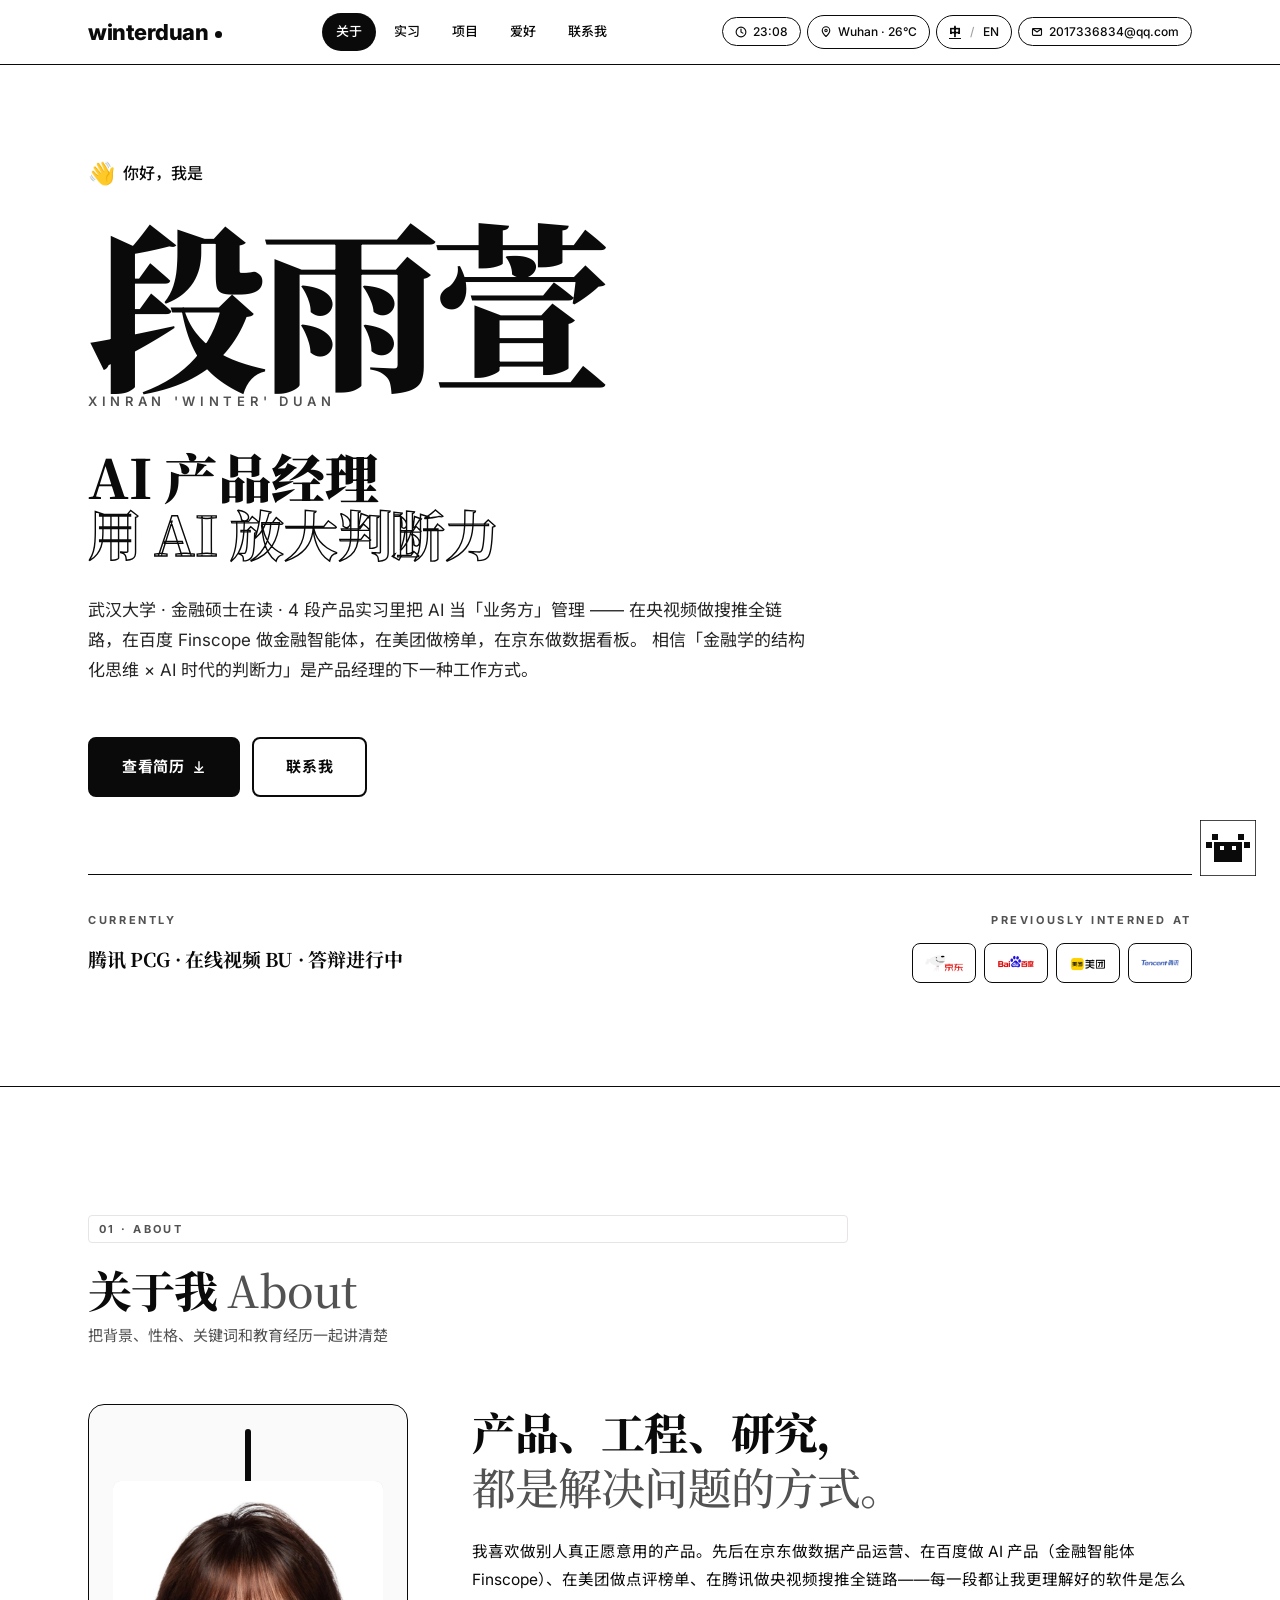
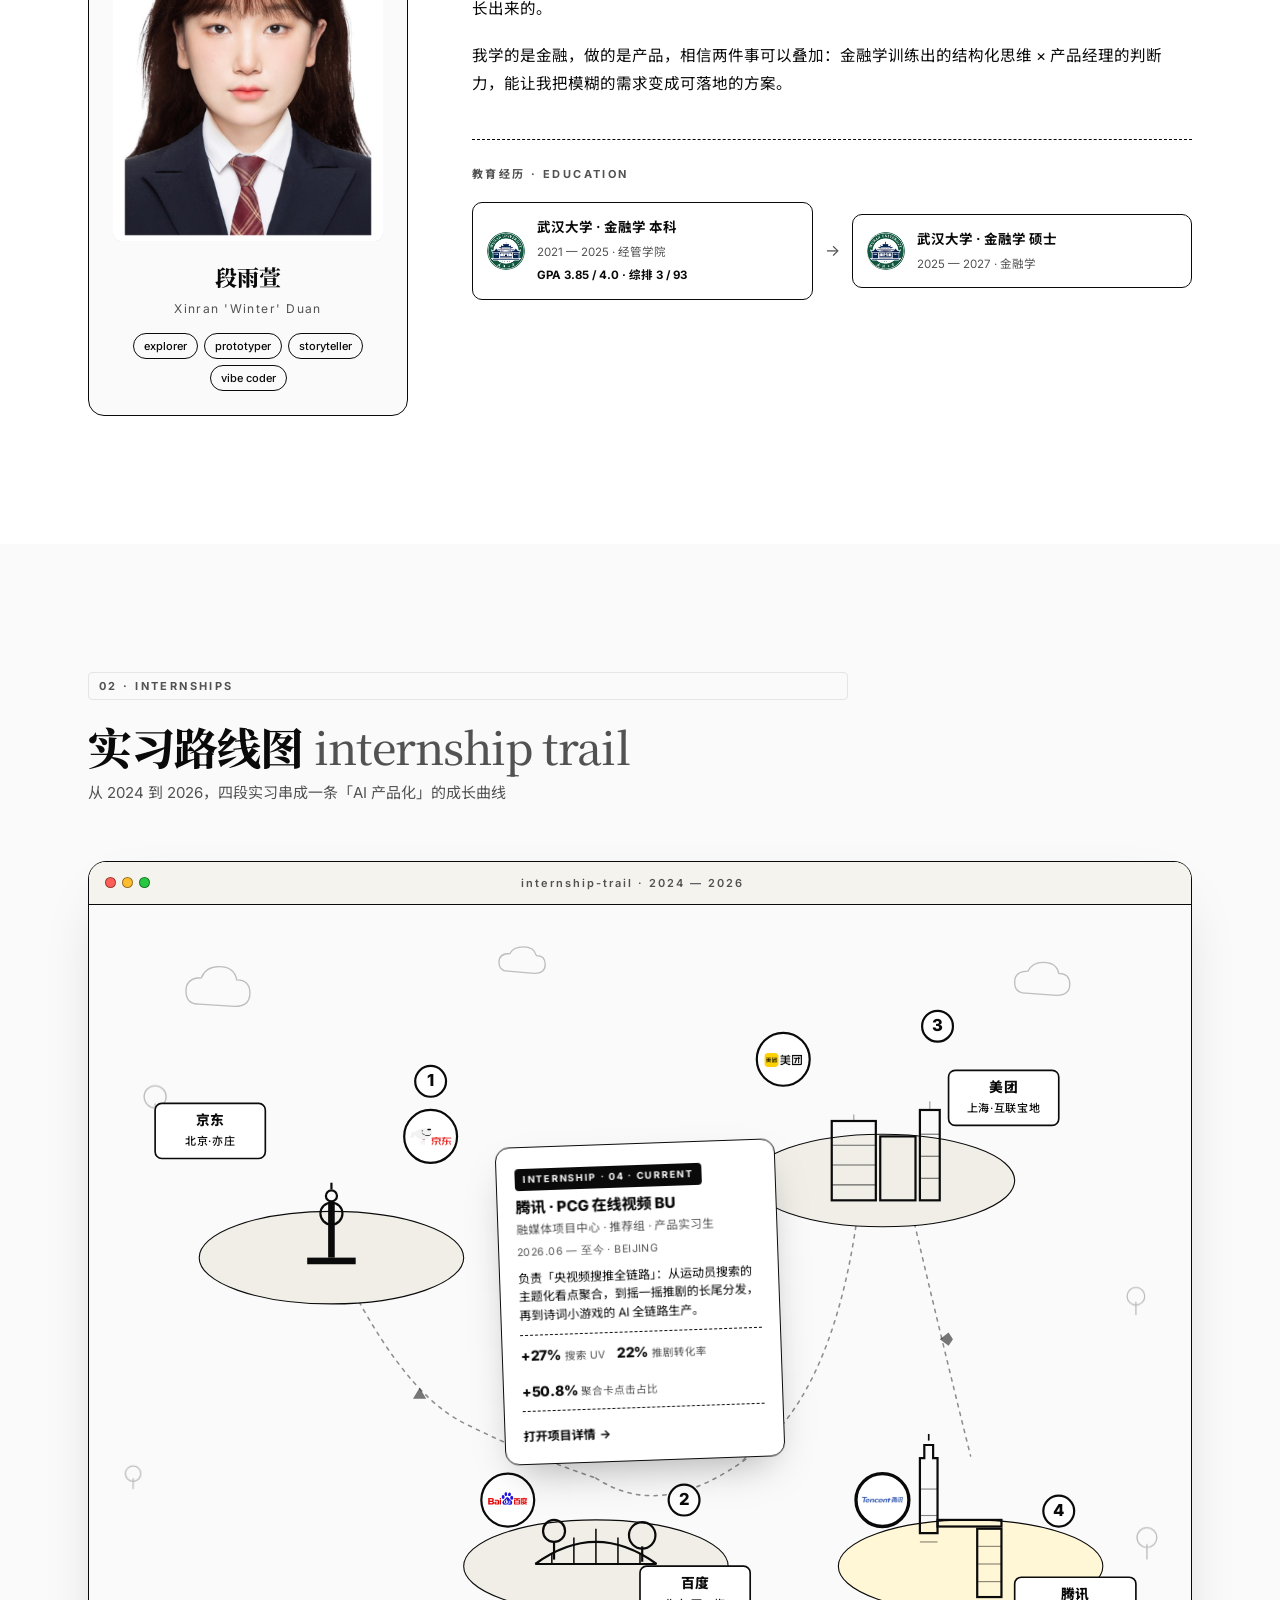
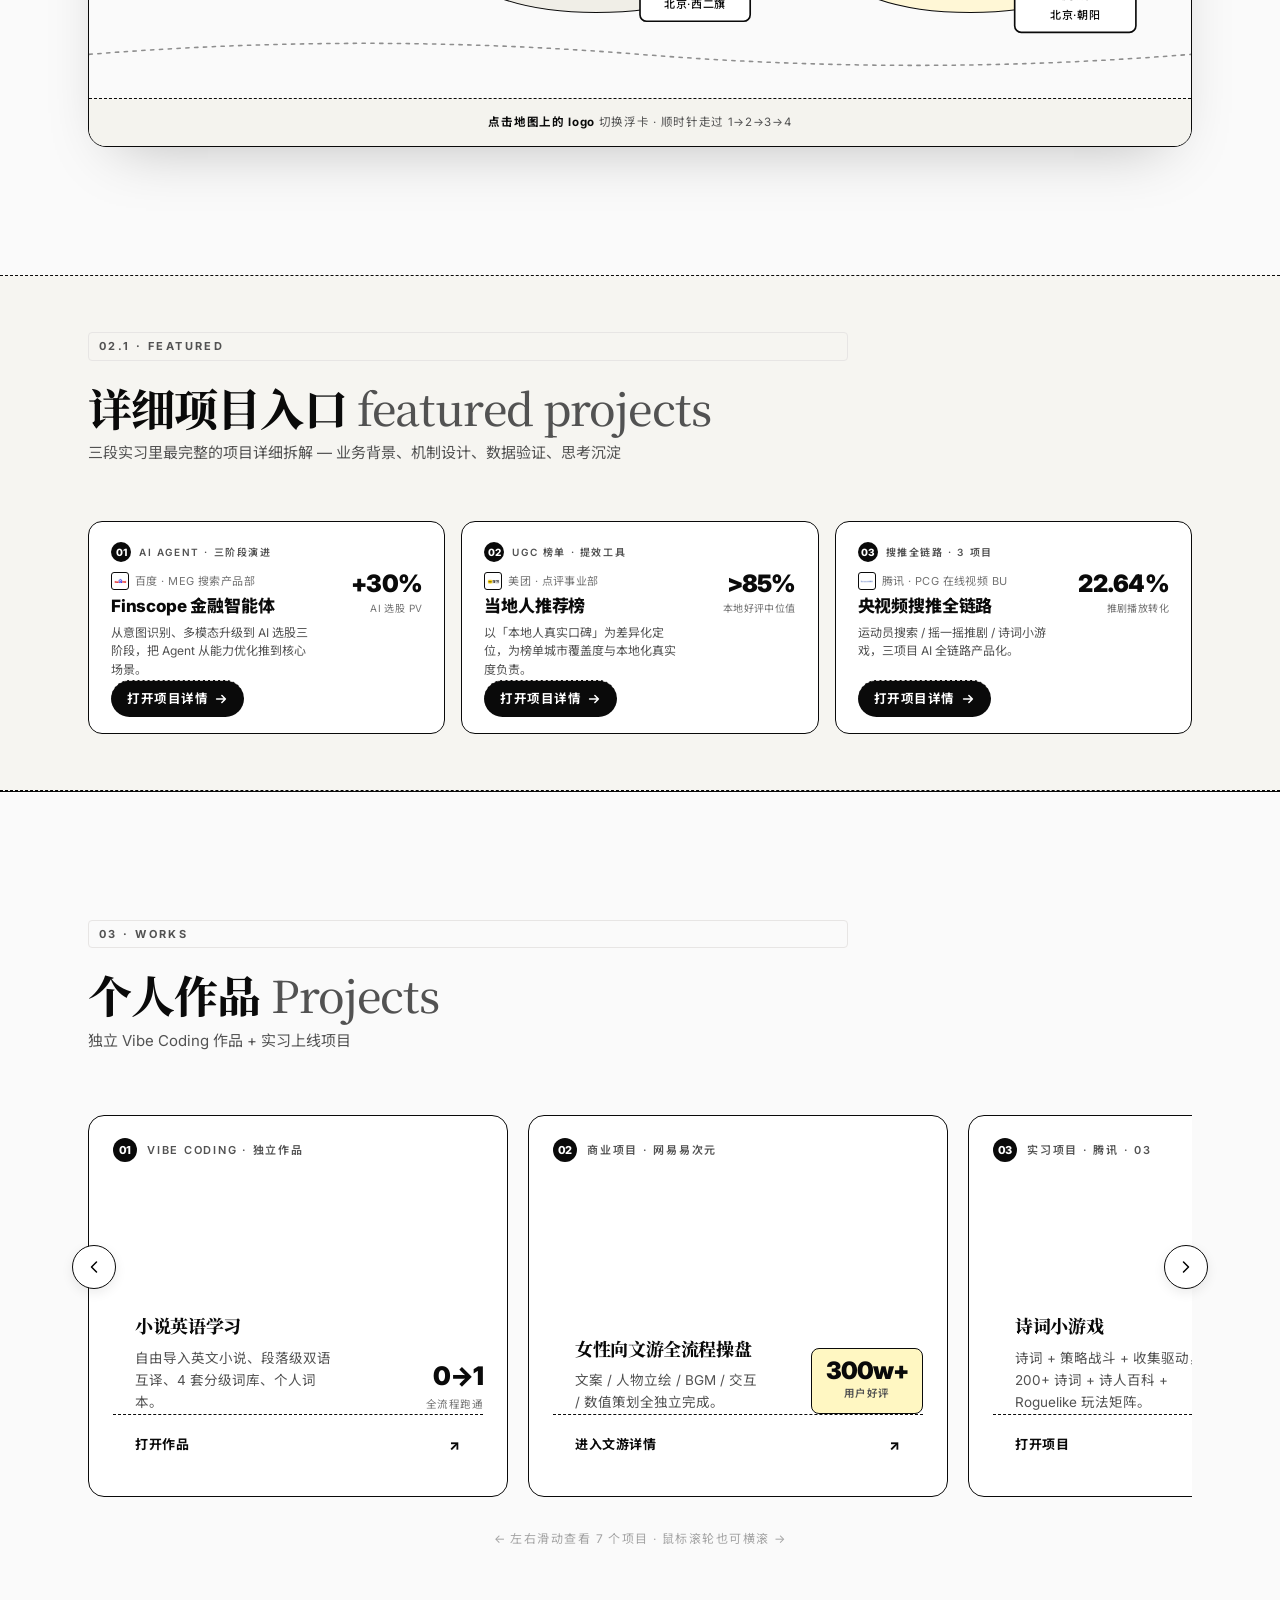
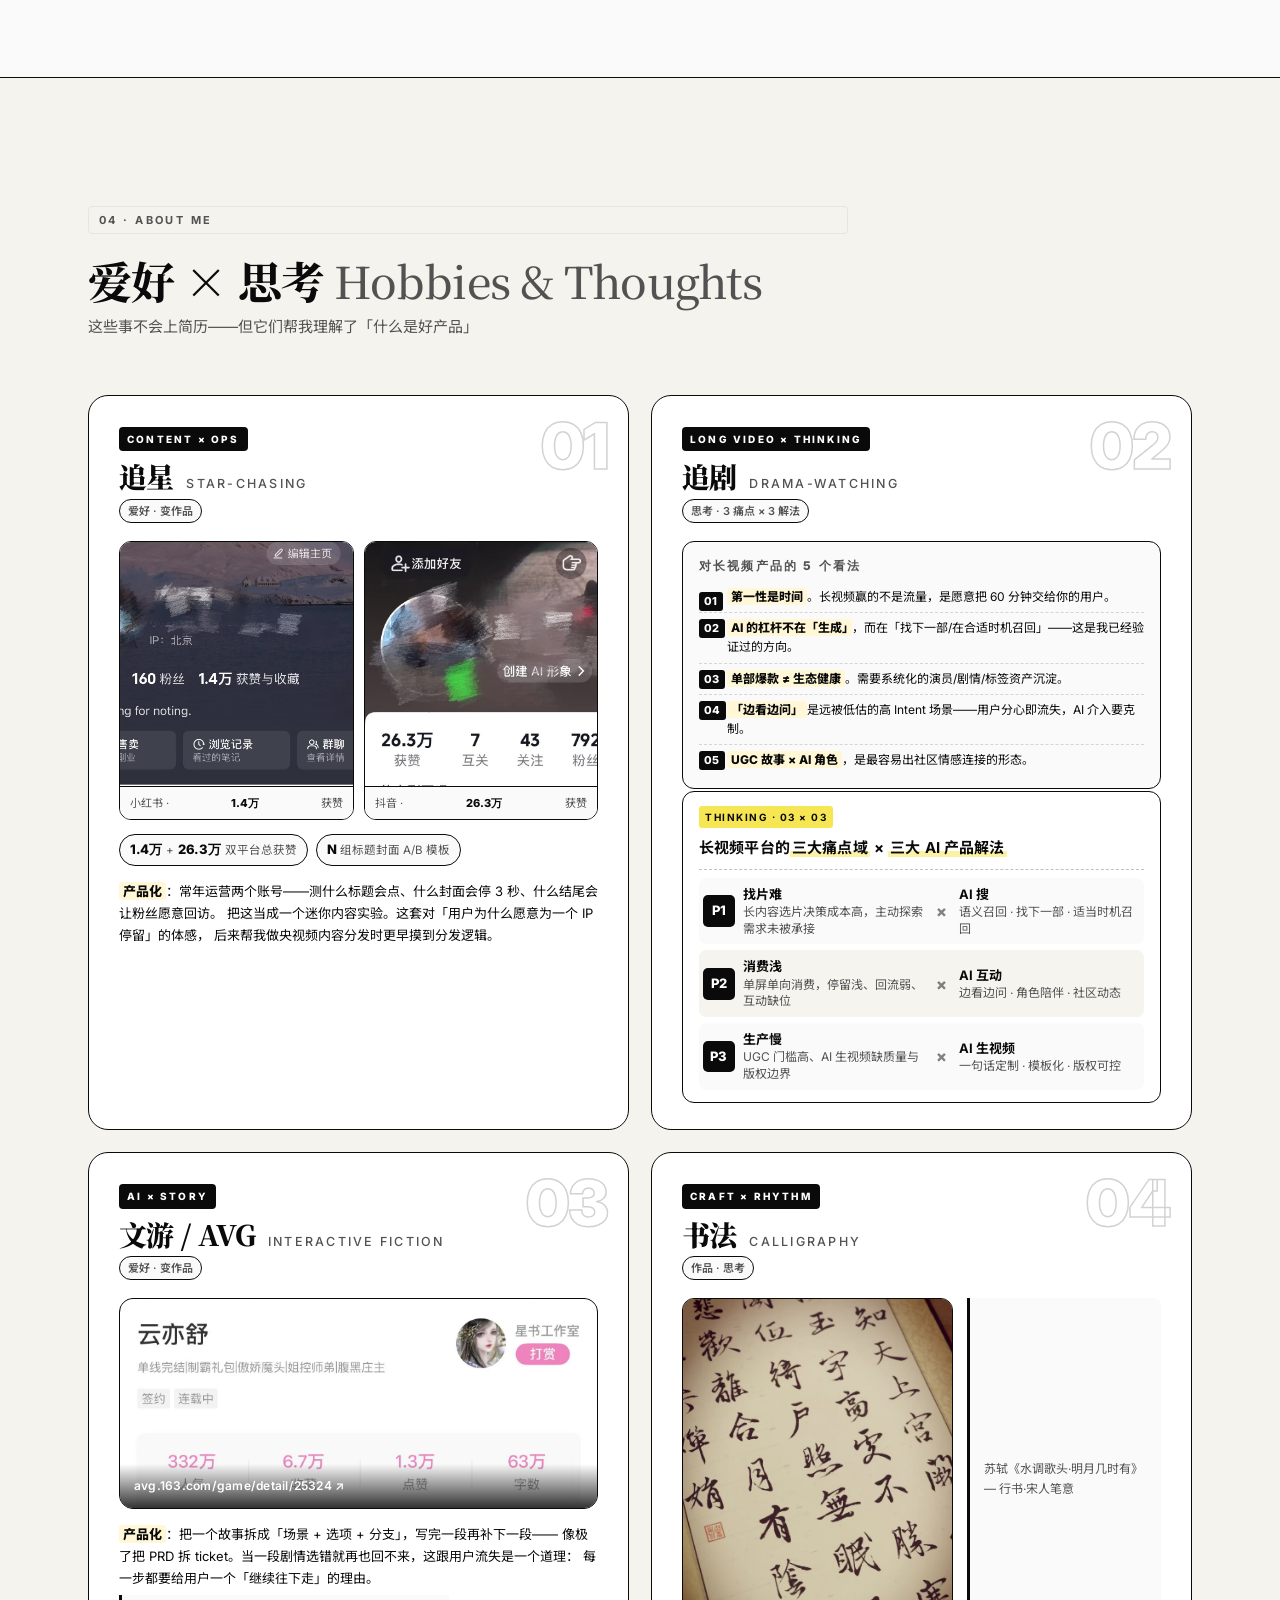
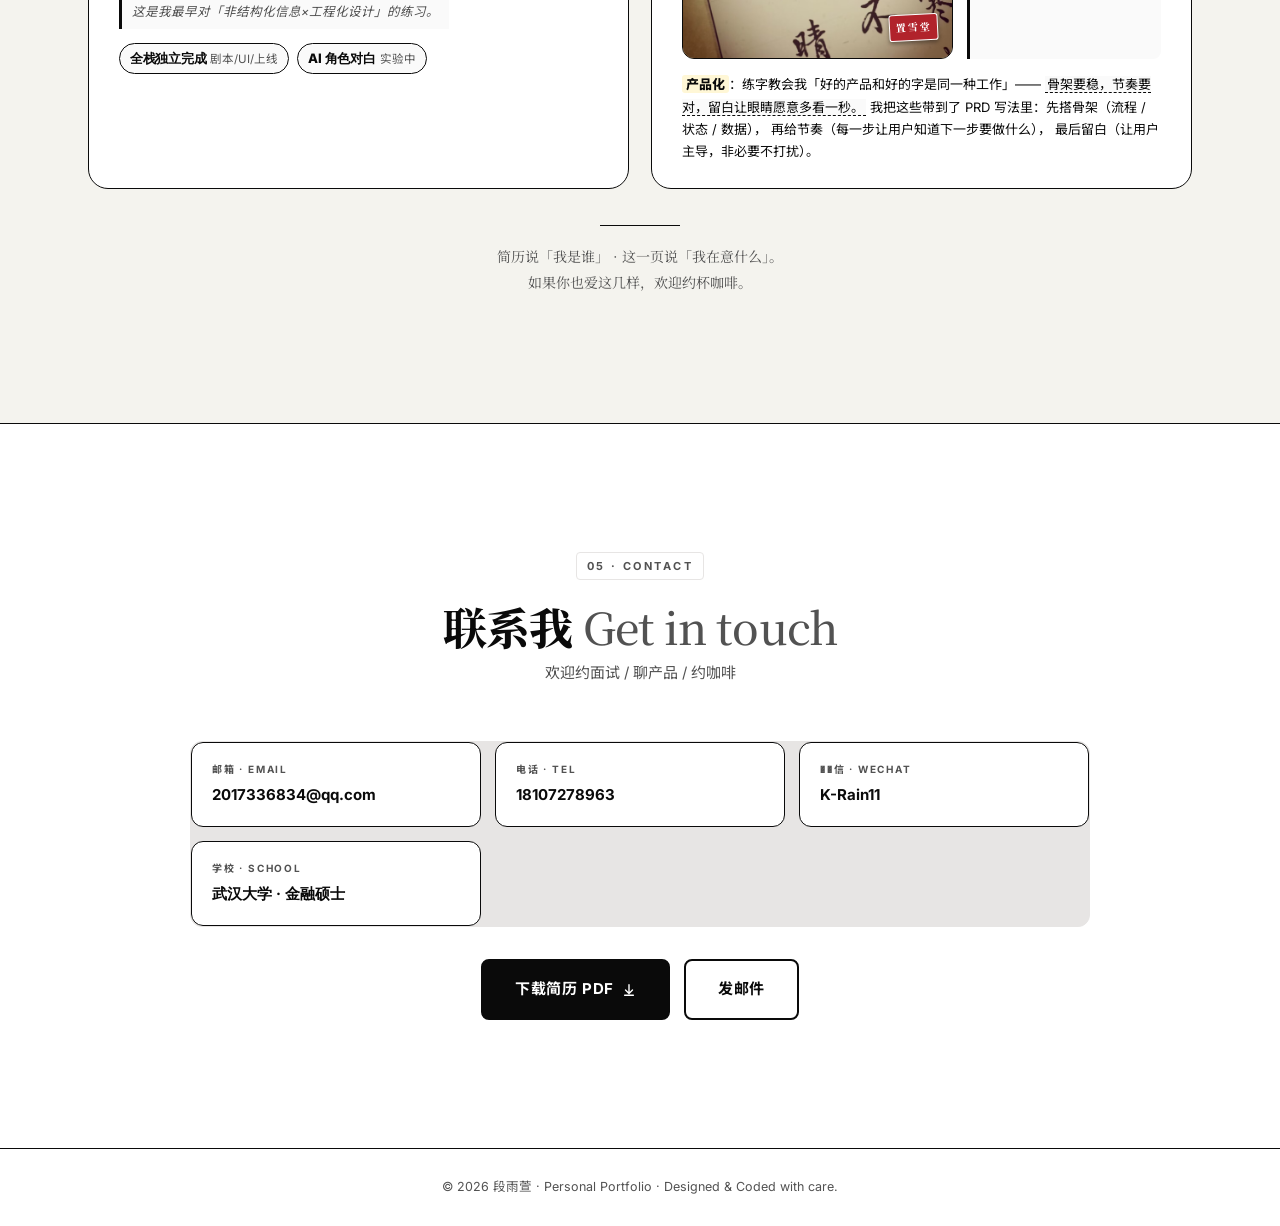
==== index.html @ 36bc2f88 "feat: 修复 image#1 完整展示 + 摇一摇/诗词紧凑 + AI 缩小 + 删 about 句 + works-rail 加美团大众点评卡（07）配 3 张截图" ====
<!DOCTYPE html>
<html lang="zh-CN">
<head>
  <meta charset="UTF-8" />
  <meta name="viewport" content="width=device-width, initial-scale=1.0" />
  <title>段雨萱 · AI 产品经理 · 个人作品集</title>
  <meta name="description" content="段雨萱 · AI 产品经理 · 武汉大学金融硕士在读（2025-2027）。前腾讯 PCG 视频 / 百度 MEG 搜索 / 美团点评 产品实习。" />
  <link rel="preconnect" href="https://fonts.googleapis.com">
  <link rel="preconnect" href="https://fonts.gstatic.com" crossorigin>
  <link href="https://fonts.googleapis.com/css2?family=Inter:wght@400;500;600;700;800;900&family=Noto+Serif+SC:wght@500;700;800;900&family=Noto+Sans+SC:wght@400;500;700&display=swap" rel="stylesheet">
  <link rel="stylesheet" href="styles.css" />
</head>
<body class="page-rich">

  <!-- ============== HEADER ============== -->
  <header class="site-header site-header--rich">
    <div class="container header-inner">
      <a class="brand brand--rich" href="#hero">winterduan</a>

      <nav class="nav nav--rich" aria-label="主导航">
        <a href="#about" class="nav-pill">关于</a>
        <a href="#internships" class="nav-pill">实习</a>
        <a href="#works" class="nav-pill">项目</a>
        <a href="#aboutme" class="nav-pill">爱好</a>
        <a href="#contact" class="nav-pill">联系我</a>
      </nav>

      <div class="brand-tools">
        <button class="tool-chip tool-chip--time" id="timeChip" type="button" title="本地时间">
          <svg class="icon" viewBox="0 0 16 16" fill="none" stroke="currentColor" stroke-width="1.5" stroke-linecap="round" stroke-linejoin="round"><circle cx="8" cy="8" r="6.5"/><path d="M8 4v4l2.5 1.5"/></svg>
          <span id="liveTime">--:--</span>
        </button>
        <span class="tool-chip tool-chip--city">
          <svg class="icon" viewBox="0 0 16 16" fill="none" stroke="currentColor" stroke-width="1.5" stroke-linecap="round" stroke-linejoin="round"><path d="M8 14s5-4.5 5-8a5 5 0 1 0-10 0c0 3.5 5 8 5 8z"/><circle cx="8" cy="6" r="1.6"/></svg>
          Wuhan · 26°C
        </span>
        <span class="tool-chip tool-chip--lang lang-toggle">
          <span class="lang-opt active" data-lang="zh">中</span>
          <span class="sep">/</span>
          <span class="lang-opt" data-lang="en">EN</span>
        </span>
        <button class="tool-chip tool-chip--mail" id="mailChip" type="button" title="点击复制邮箱">
          <svg class="icon" viewBox="0 0 16 16" fill="none" stroke="currentColor" stroke-width="1.5" stroke-linecap="round" stroke-linejoin="round"><rect x="2" y="3.5" width="12" height="9" rx="1.2"/><path d="M2.5 4l5.5 4 5.5-4"/></svg>
          2017336834@qq.com
        </button>
      </div>
    </div>
  </header>

  <main>

    <!-- ============== HERO ============== -->
    <section id="hero" class="hero-rich">
      <div class="container">

        <div class="hero-greeting">
          <span class="wave">👋</span>
          <span>你好，我是</span>
        </div>

        <h1 class="hero-name">段雨萱</h1>
        <div class="hero-name-en">Xinran 'Winter' Duan</div>

        <div class="hero-headline">
          <span class="hero-headline__solid">AI 产品经理</span>
          <span class="hero-headline__outline">用 AI 放大判断力</span>
        </div>

        <p class="hero-summary">
          武汉大学 · 金融硕士在读 · 4 段产品实习里把 AI 当「业务方」管理 ——
          在央视频做搜推全链路，在百度 Finscope 做金融智能体，在美团做榜单，在京东做数据看板。
          相信「金融学的结构化思维 × AI 时代的判断力」是产品经理的下一种工作方式。
        </p>

        <div class="hero-actions">
          <a class="btn btn--primary btn--lg" href="./assets/resume.pdf" download>
            <span>查看简历</span>
            <svg viewBox="0 0 16 16" width="14" height="14" fill="none" stroke="currentColor" stroke-width="1.6" stroke-linecap="round" stroke-linejoin="round"><path d="M8 2v9M4 8l4 4 4-4M3 14h10"/></svg>
          </a>
          <a class="btn btn--ghost btn--lg" href="#contact">联系我</a>
        </div>

        <!-- 底部状态条：Bingo 风格 CURRENTLY + PREVIOUSLY -->
        <div class="hero-statusbar">
          <div class="hero-status">
            <strong>CURRENTLY</strong>
            <span>腾讯 PCG · 在线视频 BU · 答辩进行中</span>
          </div>
          <div class="hero-status hero-status--end">
            <strong>PREVIOUSLY INTERNED AT</strong>
            <div class="hero-status__logos">
              <a href="#internships" data-id="jd" aria-label="京东"><img src="./assets/logo-jd.png" alt="京东" /></a>
              <a href="#internships" data-id="baidu" aria-label="百度"><img src="./assets/logo-baidu.png" alt="百度" /></a>
              <a href="#internships" data-id="meituan" aria-label="美团"><img src="./assets/logo-meituan.png" alt="美团" /></a>
              <a href="#internships" data-id="tencent" aria-label="腾讯"><img src="./assets/logo-tencent.png" alt="腾讯" /></a>
            </div>
          </div>
        </div>

      </div>
    </section>

    <!-- ============== ABOUT ============== -->
    <section id="about" class="section-block">
      <div class="container">
        <div class="section-head">
          <span class="section-num">01 · ABOUT</span>
          <h2 class="section-title">关于我 <em>About</em></h2>
          <p class="section-sub">把背景、性格、关键词和教育经历一起讲清楚</p>
        </div>

        <div class="about-grid">

          <aside class="idcard">
            <div class="idcard__lanyard" aria-hidden="true"></div>
            <div class="idcard__avatar">
              <img class="idcard__avatar-img" src="./assets/me-portrait.png" alt="段雨萱 证件照" loading="lazy" />
            </div>
            <h3 class="idcard__name">段雨萱</h3>
            <div class="idcard__name-en">Xinran 'Winter' Duan</div>
            <div class="idcard__tags">
              <span class="idcard__tag">explorer</span>
              <span class="idcard__tag">prototyper</span>
              <span class="idcard__tag">storyteller</span>
              <span class="idcard__tag">vibe coder</span>
            </div>
          </aside>

          <div class="about-body">
            <h3>产品、工程、研究，<br/><em>都是解决问题的方式。</em></h3>

            <p>我喜欢做别人真正愿意用的产品。先后在京东做数据产品运营、在百度做 AI 产品（金融智能体 Finscope）、在美团做点评榜单、在腾讯做央视频搜推全链路——每一段都让我更理解好的软件是怎么长出来的。</p>

            <p>我学的是金融，做的是产品，相信两件事可以叠加：金融学训练出的结构化思维 × 产品经理的判断力，能让我把模糊的需求变成可落地的方案。</p>

            <div class="edu-line">
              <h4>教育经历 · EDUCATION</h4>
              <div class="edu-timeline">
                <div class="edu-step">
                  <img class="edu-step__logo" src="./assets/whu-logo.png" alt="武汉大学" />
                  <div class="edu-step__body">
                    <span class="edu-step__name">武汉大学 · 金融学 本科</span>
                    <span class="edu-step__meta">2021 — 2025 · 经管学院</span>
                    <span class="edu-step__meta edu-step__meta--accent">GPA 3.85 / 4.0 · 综排 3 / 93</span>
                  </div>
                </div>
                <span class="edu-arrow">→</span>
                <div class="edu-step">
                  <img class="edu-step__logo" src="./assets/whu-logo.png" alt="武汉大学" />
                  <div class="edu-step__body">
                    <span class="edu-step__name">武汉大学 · 金融学 硕士</span>
                    <span class="edu-step__meta">2025 — 2027 · 金融学</span>
                  </div>
                </div>
              </div>
            </div>
          </div>

        </div>
      </div>
    </section>
<!-- ============== INTERNSHIPS · TRAIL ============== -->
    <section id="internships" class="internship-section" style="border-top: none;">
      <div class="container">
        <div class="section-head">
          <span class="section-num">02 · INTERNSHIPS</span>
          <h2 class="section-title">实习路线图 <em>internship trail</em></h2>
          <p class="section-sub">从 2024 到 2026，四段实习串成一条「AI 产品化」的成长曲线</p>
        </div>

        <div class="internship-window">

          <div class="window-bar">
            <div class="window-dots">
              <span class="dot dot--r"></span>
              <span class="dot dot--y"></span>
              <span class="dot dot--g"></span>
            </div>
            <div class="window-title">internship-trail · 2024 — 2026</div>
            <div class="window-empty"></div>
          </div>

          <div class="internship-canvas">

            <svg viewBox="0 0 1000 720" class="trail-svg" xmlns="http://www.w3.org/2000/svg" aria-label="实习蛇形路径">

              <!-- 远景云朵装饰 -->
              <g class="trail-deco-cloud">
                <path d="M 100,90 q -12,0 -12,-12 q 0,-12 14,-12 q 4,-10 16,-10 q 14,0 16,12 q 12,0 12,12 q 0,12 -14,12 z"/>
                <path d="M 850,80 q -10,0 -10,-10 q 0,-10 12,-10 q 4,-8 14,-8 q 12,0 14,10 q 10,0 10,10 q 0,10 -12,10 z"/>
                <path d="M 380,60 q -8,0 -8,-8 q 0,-8 10,-8 q 3,-6 12,-6 q 10,0 12,8 q 8,0 8,8 q 0,8 -10,8 z"/>
              </g>

              <!-- 远景小树 -->
              <g class="trail-deco-tree">
                <g transform="translate(60,180)"><line x1="0" y1="0" x2="0" y2="14" stroke="#0a0a0a"/><circle cx="0" cy="-6" r="10" fill="none"/></g>
                <g transform="translate(950,360)"><line x1="0" y1="0" x2="0" y2="12" stroke="#0a0a0a"/><circle cx="0" cy="-5" r="8" fill="none"/></g>
                <g transform="translate(40,520)"><line x1="0" y1="0" x2="0" y2="10" stroke="#0a0a0a"/><circle cx="0" cy="-4" r="7" fill="none"/></g>
                <g transform="translate(960,580)"><line x1="0" y1="0" x2="0" y2="14" stroke="#0a0a0a"/><circle cx="0" cy="-6" r="9" fill="none"/></g>
              </g>

              <!-- 河流装饰（底部弯曲） -->
              <path d="M 0,680 Q 250,660 500,680 T 1000,680" class="trail-path" opacity="0.25"/>

              <!-- ============ 蛇形主路径 1→2→3→4 ============ -->
              <!-- 1 → 2: 左上到中下 -->
              <path class="trail-path" d="M 220,310 Q 280,440 340,470 Q 400,500 460,520"/>
              <!-- 2 → 3: 中下到右上（关键转折） -->
              <path class="trail-path" d="M 460,520 Q 520,560 600,500 Q 680,440 700,260"/>
              <!-- 3 → 4: 右上到右下 -->
              <path class="trail-path" d="M 740,250 Q 770,380 800,500"/>

              <!-- 路径中点的小箭头标记 -->
              <g fill="#0a0a0a" opacity="0.55">
                <polygon points="300,438 294,448 306,448" />
                <polygon points="600,498 592,505 600,495" />
                <polygon points="780,388 772,394 780,400 784,394" />
              </g>

              <!-- ============ 站点 1：京东 北京·亦庄 ============ -->
              <g class="trail-node" data-id="jd">
                <ellipse cx="220" cy="320" rx="120" ry="42" class="trail-island"/>
                <!-- 建筑剪影：东方明珠风电视塔 -->
                <g transform="translate(220,300)">
                  <rect x="-22" y="20" width="44" height="6" fill="#0a0a0a"/>
                  <rect x="-3" y="-30" width="6" height="50" fill="#0a0a0a"/>
                  <circle cx="0" cy="-20" r="10" fill="none" stroke="#0a0a0a" stroke-width="2"/>
                  <circle cx="0" cy="-36" r="5" fill="none" stroke="#0a0a0a" stroke-width="2"/>
                  <line x1="0" y1="-42" x2="0" y2="-48" stroke="#0a0a0a" stroke-width="2"/>
                </g>
                <rect x="60" y="180" width="100" height="50" rx="6" class="trail-nameplate"/>
                <text x="110" y="200" class="trail-name">京东</text>
                <text x="110" y="218" class="trail-city">北京·亦庄</text>
                <g transform="translate(310,210)">
                  <circle r="24" class="trail-logo-ring"/>
                  <clipPath id="trailClipJd"><circle r="22"/></clipPath>
                  <image href="./assets/logo-jd.png" x="-20" y="-15" width="40" height="30" preserveAspectRatio="xMidYMid meet" clip-path="url(#trailClipJd)"/>
                </g>
                <g transform="translate(310,160)">
                  <circle r="14" class="trail-num"/>
                  <text class="trail-num-text" x="0" y="0">1</text>
                </g>
              </g>

              <!-- ============ 站点 2：百度 北京·西二旗 ============ -->
              <g class="trail-node" data-id="baidu">
                <ellipse cx="460" cy="600" rx="120" ry="42" class="trail-island"/>
                <!-- 建筑剪影：拱桥+树 -->
                <g transform="translate(460,580)">
                  <path d="M -55,18 Q 0,-22 55,18" fill="none" stroke="#0a0a0a" stroke-width="2"/>
                  <line x1="-55" y1="18" x2="55" y2="18" stroke="#0a0a0a" stroke-width="2"/>
                  <line x1="-40" y1="8" x2="-40" y2="18" stroke="#0a0a0a" stroke-width="1.4"/>
                  <line x1="-20" y1="-6" x2="-20" y2="18" stroke="#0a0a0a" stroke-width="1.4"/>
                  <line x1="0" y1="-14" x2="0" y2="18" stroke="#0a0a0a" stroke-width="1.4"/>
                  <line x1="20" y1="-6" x2="20" y2="18" stroke="#0a0a0a" stroke-width="1.4"/>
                  <line x1="40" y1="8" x2="40" y2="18" stroke="#0a0a0a" stroke-width="1.4"/>
                  <circle cx="-38" cy="-12" r="10" fill="none" stroke="#0a0a0a" stroke-width="2"/>
                  <line x1="-38" y1="-2" x2="-38" y2="14" stroke="#0a0a0a" stroke-width="2"/>
                  <circle cx="42" cy="-8" r="12" fill="none" stroke="#0a0a0a" stroke-width="2"/>
                  <line x1="42" y1="2" x2="42" y2="16" stroke="#0a0a0a" stroke-width="2"/>
                </g>
                <rect x="500" y="600" width="100" height="50" rx="6" class="trail-nameplate"/>
                <text x="550" y="620" class="trail-name">百度</text>
                <text x="550" y="638" class="trail-city">北京·西二旗</text>
                <g transform="translate(380,540)">
                  <circle r="24" class="trail-logo-ring"/>
                  <clipPath id="trailClipBaidu"><circle r="22"/></clipPath>
                  <image href="./assets/logo-baidu.png" x="-20" y="-15" width="40" height="30" preserveAspectRatio="xMidYMid meet" clip-path="url(#trailClipBaidu)"/>
                </g>
                <g transform="translate(540,540)">
                  <circle r="14" class="trail-num"/>
                  <text class="trail-num-text" x="0" y="0">2</text>
                </g>
              </g>

              <!-- ============ 站点 3：美团 上海·互联宝地 ============ -->
              <g class="trail-node" data-id="meituan">
                <ellipse cx="720" cy="250" rx="120" ry="42" class="trail-island"/>
                <!-- 建筑剪影：互联宝地 1929 创意园区改造写字楼（横向线条+玻璃幕墙） -->
                <g transform="translate(720,230)" stroke="#0a0a0a" stroke-width="2" fill="none">
                  <!-- 主体方块楼群：左高右低错落 -->
                  <rect x="-46" y="-34" width="40" height="72"/>
                  <rect x="-2" y="-20" width="32" height="58"/>
                  <rect x="34" y="-44" width="18" height="82"/>
                  <!-- 横向楼板线条 -->
                  <line x1="-46" y1="-12" x2="-6" y2="-12" stroke-width="1" opacity="0.6"/>
                  <line x1="-46" y1="6"  x2="-6" y2="6"  stroke-width="1" opacity="0.6"/>
                  <line x1="-46" y1="24" x2="-6" y2="24" stroke-width="1" opacity="0.6"/>
                  <line x1="34" y1="-22" x2="52" y2="-22" stroke-width="1" opacity="0.6"/>
                  <line x1="34" y1="-2"  x2="52" y2="-2"  stroke-width="1" opacity="0.6"/>
                  <line x1="34" y1="18"  x2="52" y2="18"  stroke-width="1" opacity="0.6"/>
                  <!-- 顶部屋顶细节 -->
                  <line x1="-26" y1="-34" x2="-26" y2="-40" stroke-width="1" opacity="0.4"/>
                  <line x1="43" y1="-44" x2="43" y2="-52" stroke-width="1" opacity="0.4"/>
                </g>
                <rect x="780" y="150" width="100" height="50" rx="6" class="trail-nameplate"/>
                <text x="830" y="170" class="trail-name">美团</text>
                <text x="830" y="188" class="trail-city">上海·互联宝地</text>
                <g transform="translate(630,140)">
                  <circle r="24" class="trail-logo-ring"/>
                  <clipPath id="trailClipMeituan"><circle r="22"/></clipPath>
                  <image href="./assets/logo-meituan.png" x="-20" y="-15" width="40" height="30" preserveAspectRatio="xMidYMid meet" clip-path="url(#trailClipMeituan)"/>
                </g>
                <g transform="translate(770,110)">
                  <circle r="14" class="trail-num"/>
                  <text class="trail-num-text" x="0" y="0">3</text>
                </g>
              </g>

              <!-- ============ 站点 4：腾讯 北京·朝阳（当前） ============ -->
              <g class="trail-node is-active" data-id="tencent">
                <ellipse cx="800" cy="600" rx="120" ry="42" class="trail-island"/>
                <!-- 建筑剪影：朝阳商务区双子楼（国贸/中国尊风格高塔+横向连桥） -->
                <g transform="translate(800,580)" fill="none" stroke="#0a0a0a" stroke-width="2">
                  <!-- 主楼（左）：高耸流线塔，顶部收口 -->
                  <path d="M -46,-10 L -46,-78 L -42,-78 L -42,-90 L -34,-90 L -34,-78 L -30,-78 L -30,-10 Z"/>
                  <!-- 主楼顶部冠顶 -->
                  <line x1="-38" y1="-94" x2="-38" y2="-100" stroke-width="1.5"/>
                  <!-- 次楼（右）：方正塔楼 -->
                  <rect x="6" y="-14" width="22" height="62"/>
                  <!-- 横向连桥 -->
                  <rect x="-30" y="-22" width="58" height="6"/>
                  <!-- 主楼横向楼层线条 -->
                  <line x1="-46" y1="-2"  x2="-30" y2="-2"  stroke-width="1" opacity="0.5"/>
                  <line x1="-46" y1="-26" x2="-30" y2="-26" stroke-width="1" opacity="0.5"/>
                  <line x1="-46" y1="-50" x2="-30" y2="-50" stroke-width="1" opacity="0.5"/>
                  <!-- 次楼横向楼层线条 -->
                  <line x1="6" y1="2"  x2="28" y2="2"  stroke-width="1" opacity="0.5"/>
                  <line x1="6" y1="18" x2="28" y2="18" stroke-width="1" opacity="0.5"/>
                  <line x1="6" y1="34" x2="28" y2="34" stroke-width="1" opacity="0.5"/>
                </g>
                <rect x="840" y="610" width="110" height="50" rx="6" class="trail-nameplate"/>
                <text x="895" y="630" class="trail-name">腾讯</text>
                <text x="895" y="648" class="trail-city">北京·朝阳</text>
                <g transform="translate(720,540)">
                  <circle r="24" class="trail-logo-ring"/>
                  <clipPath id="trailClipTencent"><circle r="22"/></clipPath>
                  <image href="./assets/logo-tencent.png" x="-20" y="-15" width="40" height="30" preserveAspectRatio="xMidYMid meet" clip-path="url(#trailClipTencent)"/>
                </g>
                <g transform="translate(880,550)">
                  <circle r="14" class="trail-num"/>
                  <text class="trail-num-text" x="0" y="0">4</text>
                </g>
              </g>

            </svg>

            <!-- 中心浮卡（绝对定位覆盖在 SVG 上） -->
            <div class="trail-floatcard" id="trailFloatcard" aria-live="polite">
              <span class="trail-floatcard__tag" id="fc-tag">INTERNSHIP · 04 · CURRENT</span>
              <div class="trail-floatcard__title" id="fc-title">腾讯 · PCG 在线视频 BU</div>
              <div class="trail-floatcard__role" id="fc-role">融媒体项目中心 · 推荐组 · 产品实习生</div>
              <div class="trail-floatcard__period" id="fc-period">2026.06 — 至今 · SHENZHEN</div>
              <p class="trail-floatcard__desc" id="fc-desc">负责「央视频搜推全链路」：从运动员搜索的语义召回，到摇一摇推剧的智能分发，到诗词小游戏的 AI 化生产，把 AI 当一个业务方来管理。</p>
              <div class="trail-floatcard__metrics" id="fc-metrics">
                <span><b>+66.7%</b> 搜索点击</span>
                <span><b>+106%</b> 日均播放</span>
                <span><b>3.08 万</b> 摇剧 UV</span>
              </div>
              <a class="trail-floatcard__link" id="fc-link" href="./project-yangshipin.html">打开项目详情</a>
            </div>

          </div>

          <div class="trail-hint">
            <strong>点击地图上的 logo</strong> 切换浮卡 · 顺时针走过 1→2→3→4
          </div>

        </div>
      </div>
    </section>

    <!-- ============== FEATURED PROJECT ENTRIES ============== -->
    <section class="intern-project-entries">
      <div class="container">
        <div class="section-head">
          <span class="section-num">02.1 · FEATURED</span>
          <h2 class="section-title">详细项目入口 <em>featured projects</em></h2>
          <p class="section-sub">三段实习里最完整的项目详细拆解 — 业务背景、机制设计、数据验证、思考沉淀</p>
        </div>

        <div class="intern-project-grid">

          <a class="intern-project-card" href="./project-finscope.html">
            <div class="intern-project-card__eyebrow">
              <span class="intern-project-card__num">01</span>
              <span class="intern-project-card__cat">AI Agent · 三阶段演进</span>
            </div>
            <div class="intern-project-card__title-row">
              <div class="intern-project-card__title-block">
                <div class="intern-project-card__head">
                  <img src="./assets/logo-baidu.png" alt="百度" />
                  <span style="font-size:11px;color:#737373;letter-spacing:0.04em;">百度 · MEG 搜索产品部</span>
                </div>
                <h3>Finscope 金融智能体</h3>
                <p>从意图识别、多模态升级到 AI 选股三阶段，把 Agent 从能力优化推到核心场景。</p>
              </div>
              <div class="intern-project-card__headline">
                <b>+30%</b>
                <span>AI 选股 PV</span>
              </div>
            </div>
            <div class="intern-project-card__cta">
              打开项目详情
              <svg viewBox="0 0 16 16" width="14" height="14" fill="none" stroke="currentColor" stroke-width="1.8" stroke-linecap="round" stroke-linejoin="round" style="margin-left:auto;"><path d="M3 8h10M9 4l4 4-4 4"/></svg>
            </div>
          </a>

          <a class="intern-project-card" href="./project-meituan.html">
            <div class="intern-project-card__eyebrow">
              <span class="intern-project-card__num">02</span>
              <span class="intern-project-card__cat">UGC 榜单 · 提效工具</span>
            </div>
            <div class="intern-project-card__title-row">
              <div class="intern-project-card__title-block">
                <div class="intern-project-card__head">
                  <img src="./assets/logo-meituan.png" alt="美团" />
                  <span style="font-size:11px;color:#737373;letter-spacing:0.04em;">美团 · 点评事业部</span>
                </div>
                <h3>当地人推荐榜</h3>
                <p>以「本地人真实口碑」为差异化定位，为榜单城市覆盖度与本地化真实度负责。</p>
              </div>
              <div class="intern-project-card__headline">
                <b>>85%</b>
                <span>本地好评中位值</span>
              </div>
            </div>
            <div class="intern-project-card__cta">
              打开项目详情
              <svg viewBox="0 0 16 16" width="14" height="14" fill="none" stroke="currentColor" stroke-width="1.8" stroke-linecap="round" stroke-linejoin="round" style="margin-left:auto;"><path d="M3 8h10M9 4l4 4-4 4"/></svg>
            </div>
          </a>

          <a class="intern-project-card" href="./project-yangshipin.html">
            <div class="intern-project-card__eyebrow">
              <span class="intern-project-card__num">03</span>
              <span class="intern-project-card__cat">搜推全链路 · 3 项目</span>
            </div>
            <div class="intern-project-card__title-row">
              <div class="intern-project-card__title-block">
                <div class="intern-project-card__head">
                  <img src="./assets/logo-tencent.png" alt="腾讯" />
                  <span style="font-size:11px;color:#737373;letter-spacing:0.04em;">腾讯 · PCG 在线视频 BU</span>
                </div>
                <h3>央视频搜推全链路</h3>
                <p>运动员搜索 / 摇一摇推剧 / 诗词小游戏，三项目 AI 全链路产品化。</p>
              </div>
              <div class="intern-project-card__headline">
                <b>22.64%</b>
                <span>推剧播放转化</span>
              </div>
            </div>
            <div class="intern-project-card__cta">
              打开项目详情
              <svg viewBox="0 0 16 16" width="14" height="14" fill="none" stroke="currentColor" stroke-width="1.8" stroke-linecap="round" stroke-linejoin="round" style="margin-left:auto;"><path d="M3 8h10M9 4l4 4-4 4"/></svg>
            </div>
          </a>

        </div>
      </div>
    </section>

    <!-- ============== WORKS ============== -->
    <section id="works" class="works-rich">
      <div class="container">
        <div class="section-head">
          <span class="section-num">03 · WORKS</span>
          <h2 class="section-title">个人作品 <em>Projects</em></h2>
          <p class="section-sub">独立 Vibe Coding 作品 + 实习上线项目</p>
        </div>

        <div class="works-rail">
          <button class="works-rail__nav works-rail__nav--prev" aria-label="向左">
            <svg viewBox="0 0 24 24" width="20" height="20" fill="none" stroke="currentColor" stroke-width="1.8" stroke-linecap="round" stroke-linejoin="round"><path d="M15 6l-6 6 6 6"/></svg>
          </button>
          <div class="works-rail__track" id="works-rail">

            <a class="work-tile work-tile--rail" href="./project-novel.html">
              <div class="work-tile__eyebrow">
                <span class="work-tile__num">01</span>
                <span class="work-tile__cat">Vibe Coding · 独立作品</span>
              </div>
              <div class="work-tile__title-row">
                <div class="work-tile__title-block">
                  <h3 class="work-tile__title">小说英语学习</h3>
                  <p class="work-tile__desc">自由导入英文小说、段落级双语互译、4 套分级词库、个人词本。</p>
                </div>
                <div class="work-tile__headline">
                  <b>0→1</b>
                  <span>全流程跑通</span>
                </div>
              </div>
              <div class="work-tile__foot">
                <span>打开作品</span><i>↗</i>
              </div>
            </a>

            <a class="work-tile work-tile--rail work-tile--text" href="./project-yiciyuan.html">
              <div class="work-tile__eyebrow">
                <span class="work-tile__num">02</span>
                <span class="work-tile__cat">商业项目 · 网易易次元</span>
              </div>
              <div class="work-tile__title-row">
                <div class="work-tile__title-block">
                  <h3 class="work-tile__title">女性向文游全流程操盘</h3>
                  <p class="work-tile__desc">文案 / 人物立绘 / BGM / 交互 / 数值策划全独立完成。</p>
                </div>
                <div class="work-tile__headline">
                  <b>300w+</b>
                  <span>用户好评</span>
                </div>
              </div>
              <div class="work-tile__foot">
                <span>进入文游详情</span><i>↗</i>
              </div>
            </a>

            <a class="work-tile work-tile--rail" href="./project-yangshipin.html#game-case">
              <div class="work-tile__eyebrow">
                <span class="work-tile__num">03</span>
                <span class="work-tile__cat">实习项目 · 腾讯 · 03</span>
              </div>
              <div class="work-tile__title-row">
                <div class="work-tile__title-block">
                  <h3 class="work-tile__title">诗词小游戏</h3>
                  <p class="work-tile__desc">诗词 + 策略战斗 + 收集驱动，200+ 诗词 + 诗人百科 + Roguelike 玩法矩阵。</p>
                </div>
                <div class="work-tile__headline">
                  <b>40%+</b>
                  <span>次留验证</span>
                </div>
              </div>
              <div class="work-tile__foot">
                <span>打开项目</span><i>↗</i>
              </div>
            </a>

            <a class="work-tile work-tile--rail" href="./project-yangshipin.html#shake-case">
              <div class="work-tile__eyebrow">
                <span class="work-tile__num">04</span>
                <span class="work-tile__cat">实习项目 · 腾讯 · 02</span>
              </div>
              <div class="work-tile__title-row">
                <div class="work-tile__title-block">
                  <h3 class="work-tile__title">摇一摇推剧小应用</h3>
                  <p class="work-tile__desc">盲盒式种草 + 情绪场景标签 + 旁路探索通道，唤醒沉睡长尾。</p>
                </div>
                <div class="work-tile__headline">
                  <b>22.64%</b>
                  <span>播放转化</span>
                </div>
              </div>
              <div class="work-tile__foot">
                <span>打开项目</span><i>↗</i>
              </div>
            </a>

            <a class="work-tile work-tile--rail" href="./project-yangshipin.html#search-case">
              <div class="work-tile__eyebrow">
                <span class="work-tile__num">05</span>
                <span class="work-tile__cat">实习项目 · 腾讯 · 01</span>
              </div>
              <div class="work-tile__title-row">
                <div class="work-tile__title-block">
                  <h3 class="work-tile__title">运动员搜索优化</h3>
                  <p class="work-tile__desc">AI-Native 工作流做主题化看点聚合，试点点击 +36%、UV +27%。</p>
                </div>
                <div class="work-tile__headline">
                  <b>50.8%</b>
                  <span>聚合卡点击占比</span>
                </div>
              </div>
              <div class="work-tile__foot">
                <span>打开项目</span><i>↗</i>
              </div>
            </a>

            <a class="work-tile work-tile--rail" href="./project-finscope.html">
              <div class="work-tile__eyebrow">
                <span class="work-tile__num">06</span>
                <span class="work-tile__cat">实习项目 · 百度 MEG</span>
              </div>
              <div class="work-tile__title-row">
                <div class="work-tile__title-block">
                  <h3 class="work-tile__title">Finscope 金融智能体</h3>
                  <p class="work-tile__desc">Agent 基础能力 → 多模态升级 → AI 选股三阶段演进。</p>
                </div>
                <div class="work-tile__headline">
                  <b>1w→5w+</b>
                  <span>日均分发跃升</span>
                </div>
              </div>
              <div class="work-tile__foot">
                <span>打开项目</span><i>↗</i>
              </div>
            </a>

            <a class="work-tile work-tile--rail work-tile--shots" href="./project-meituan.html">
              <div class="work-tile__eyebrow">
                <span class="work-tile__num">07</span>
                <span class="work-tile__cat">实习项目 · 美团点评</span>
              </div>
              <div class="work-tile__title-row">
                <div class="work-tile__title-block">
                  <h3 class="work-tile__title">大众点评·当地人推荐榜</h3>
                  <p class="work-tile__desc">用「本地人真实口碑」做差异化定位，榜单策略+提效工具双线交付。</p>
                </div>
                <div class="work-tile__headline">
                  <b>&gt;85%</b>
                  <span>新入榜本地好评</span>
                </div>
              </div>
              <div class="work-tile__shots">
                <figure>
                  <img src="./assets/mt-dianping-home.png" alt="大众点评首页·当地人推荐入口" loading="lazy" />
                  <figcaption>首页入口</figcaption>
                </figure>
                <figure>
                  <img src="./assets/mt-localrank-top.png" alt="当地人推荐榜头部·广州酒家等" loading="lazy" />
                  <figcaption>榜单头部</figcaption>
                </figure>
                <figure>
                  <img src="./assets/mt-localrank-list.png" alt="当地人推荐榜长列表·泮溪酒家等" loading="lazy" />
                  <figcaption>榜单长列表</figcaption>
                </figure>
              </div>
              <div class="work-tile__foot">
                <span>打开项目</span><i>↗</i>
              </div>
            </a>

          </div>
          <button class="works-rail__nav works-rail__nav--next" aria-label="向右">
            <svg viewBox="0 0 24 24" width="20" height="20" fill="none" stroke="currentColor" stroke-width="1.8" stroke-linecap="round" stroke-linejoin="round"><path d="M9 6l6 6-6 6"/></svg>
          </button>
        </div>

        <p class="works-rail__hint">← 左右滑动查看 7 个项目 · 鼠标滚轮也可横滚 →</p>
      </div>
    </section>

    <!-- ============== ABOUT ME · HOBBIES & THOUGHTS ============== -->
    <section id="aboutme" class="aboutme-rich">
      <div class="container">
        <div class="section-head">
          <span class="section-num">04 · ABOUT ME</span>
          <h2 class="section-title">爱好 × 思考 <em>Hobbies &amp; Thoughts</em></h2>
          <p class="section-sub">这些事不会上简历——但它们帮我理解了「什么是好产品」</p>
        </div>

        <div class="aboutme-grid">

          <!-- ============ HOBBY 01 · 追星 ============ -->
          <article class="hobby-card">
            <div class="hobby-card__num">01</div>
            <header class="hobby-card__head">
              <span class="hobby-card__cat">CONTENT × OPS</span>
              <h3 class="hobby-card__title">追星 <span>Star-chasing</span></h3>
              <span class="hobby-card__tag">爱好 · 变作品</span>
            </header>

            <div class="hobby-card__body">
              <div class="hobby-doublephones">
                <a class="hobby-phone" href="javascript:void(0)" aria-label="小红书截图">
                  <img src="./assets/me-xhs.png" alt="小红书主页" loading="lazy" />
                  <div class="hobby-phone__caption">小红书 · <b>1.4万</b> 获赞</div>
                </a>
                <a class="hobby-phone" href="javascript:void(0)" aria-label="抖音截图">
                  <img src="./assets/me-douyin.png" alt="抖音主页" loading="lazy" />
                  <div class="hobby-phone__caption">抖音 · <b>26.3万</b> 获赞</div>
                </a>
              </div>

              <div class="hobby-card__metrics">
                <span class="hobby-card__metric--big"><b>1.4万</b> + <b>26.3万</b> 双平台总获赞</span>
                <span><b>N</b> 组标题封面 A/B 模板</span>
              </div>

              <p class="hobby-card__thought">
                <strong>产品化</strong>：常年运营两个账号——测什么标题会点、什么封面会停 3 秒、什么结尾会让粉丝愿意回访。
                把这当成一个迷你内容实验。这套对「用户为什么愿意为一个 IP 停留」的体感，
                后来帮我做央视频内容分发时更早摸到分发逻辑。
              </p>
            </div>
          </article>

          <!-- ============ HOBBY 02 · 追剧 + 长视频思考 ============ -->
          <article class="hobby-card">
            <div class="hobby-card__num">02</div>
            <header class="hobby-card__head">
              <span class="hobby-card__cat">LONG VIDEO × THINKING</span>
              <h3 class="hobby-card__title">追剧 <span>Drama-watching</span></h3>
              <span class="hobby-card__tag">思考 · 3 痛点 × 3 解法</span>
            </header>

            <div class="hobby-card__body">

              <div class="hobby-thoughtbox">
                <h4>对长视频产品的 5 个看法</h4>
                <ol class="hobby-thoughtbox__list">
                  <li><b>第一性是时间</b>。长视频赢的不是流量，是愿意把 60 分钟交给你的用户。</li>
                  <li><b>AI 的杠杆不在「生成」</b>，而在「找下一部/在合适时机召回」——这是我已经验证过的方向。</li>
                  <li><b>单部爆款 ≠ 生态健康</b>。需要系统化的演员/剧情/标签资产沉淀。</li>
                  <li><b>「边看边问」</b>是远被低估的高 Intent 场景——用户分心即流失，AI 介入要克制。</li>
                  <li><b>UGC 故事 × AI 角色</b>，是最容易出社区情感连接的形态。</li>
                </ol>
              </div>

              <div class="hobby-matrix">
                <div class="hobby-matrix__head">
                  <span class="hobby-matrix__eyebrow">THINKING · 03 × 03</span>
                  <h4 class="hobby-matrix__title">长视频平台的<span>三大痛点域</span> × <span>三大 AI 产品解法</span></h4>
                </div>
                <div class="hobby-matrix__grid">
                  <div class="hobby-matrix__row">
                    <span class="hobby-matrix__pain">P1</span>
                    <div class="hobby-matrix__painText"><b>找片难</b><span>长内容选片决策成本高，主动探索需求未被承接</span></div>
                    <span class="hobby-matrix__cross">×</span>
                    <div class="hobby-matrix__solText"><b>AI 搜</b><span>语义召回 · 找下一部 · 适当时机召回</span></div>
                  </div>
                  <div class="hobby-matrix__row">
                    <span class="hobby-matrix__pain">P2</span>
                    <div class="hobby-matrix__painText"><b>消费浅</b><span>单屏单向消费，停留浅、回流弱、互动缺位</span></div>
                    <span class="hobby-matrix__cross">×</span>
                    <div class="hobby-matrix__solText"><b>AI 互动</b><span>边看边问 · 角色陪伴 · 社区动态</span></div>
                  </div>
                  <div class="hobby-matrix__row">
                    <span class="hobby-matrix__pain">P3</span>
                    <div class="hobby-matrix__painText"><b>生产慢</b><span>UGC 门槛高、AI 生视频缺质量与版权边界</span></div>
                    <span class="hobby-matrix__cross">×</span>
                    <div class="hobby-matrix__solText"><b>AI 生视频</b><span>一句话定制 · 模板化 · 版权可控</span></div>
                  </div>
                </div>
              </div>

            </div>
          </article>

          <!-- ============ HOBBY 03 · 文游 ============ -->
          <article class="hobby-card">
            <div class="hobby-card__num">03</div>
            <header class="hobby-card__head">
              <span class="hobby-card__cat">AI × STORY</span>
              <h3 class="hobby-card__title">文游 / AVG <span>Interactive Fiction</span></h3>
              <span class="hobby-card__tag">爱好 · 变作品</span>
            </header>

            <div class="hobby-card__body">

              <a class="hobby-screenshot" href="https://avg.163.com/game/detail/25324" target="_blank" rel="noopener" aria-label="在网易 AVG 平台打开作品">
                <img src="./assets/me-avg-game.png" alt="文游 AVG 截图" loading="lazy" />
                <div class="hobby-screenshot__overlay">
                  <span>avg.163.com/game/detail/25324 ↗</span>
                </div>
              </a>

              <p class="hobby-card__thought">
                <strong>产品化</strong>：把一个故事拆成「场景 + 选项 + 分支」，写完一段再补下一段——
                像极了把 PRD 拆 ticket。当一段剧情选错就再也回不来，这跟用户流失是一个道理：
                每一步都要给用户一个「继续往下走」的理由。
                <span class="hobby-card__quote">这是我最早对「非结构化信息×工程化设计」的练习。</span>
              </p>

              <div class="hobby-card__metrics">
                <span><b>全栈独立完成</b> 剧本/UI/上线</span>
                <span><b>AI 角色对白</b> 实验中</span>
              </div>

            </div>
          </article>

          <!-- ============ HOBBY 04 · 书法 ============ -->
          <article class="hobby-card">
            <div class="hobby-card__num">04</div>
            <header class="hobby-card__head">
              <span class="hobby-card__cat">CRAFT × RHYTHM</span>
              <h3 class="hobby-card__title">书法 <span>Calligraphy</span></h3>
              <span class="hobby-card__tag">作品 · 思考</span>
            </header>

            <div class="hobby-card__body">

              <div class="hobby-illust">
                <a class="hobby-calligraphy" href="javascript:void(0)" aria-label="苏轼《水调歌头》">
                  <img src="./assets/me-calligraphy.png" alt="苏轼《水调歌头》行书" loading="lazy" />
                  <div class="hobby-calligraphy__seal">置雪堂</div>
                </a>
                <div class="hobby-illust__caption">
                  苏轼《水调歌头·明月几时有》<br/>— 行书·宋人笔意
                </div>
              </div>

              <p class="hobby-card__thought">
                <strong>产品化</strong>：练字教会我「好的产品和好的字是同一种工作」——
                <em>骨架要稳，节奏要对，留白让眼睛愿意多看一秒。</em>
                我把这些带到了 PRD 写法里：先搭骨架（流程 / 状态 / 数据），
                再给节奏（每一步让用户知道下一步要做什么），
                最后留白（让用户主导，非必要不打扰）。
              </p>

            </div>
          </article>

        </div>

        <div class="aboutme-footer">
          <span class="aboutme-footer__rule"></span>
          <p>简历说「我是谁」 · 这一页说「我在意什么」。<br/>如果你也爱这几样，欢迎约杯咖啡。</p>
        </div>

      </div>
    </section>

    <!-- ============== CONTACT ============== -->
    <section id="contact" class="contact-rich">
      <div class="container">
        <div class="section-head" style="text-align: center; align-items: center; max-width: 100%;">
          <span class="section-num">05 · CONTACT</span>
          <h2 class="section-title">联系我 <em>Get in touch</em></h2>
          <p class="section-sub">欢迎约面试 / 聊产品 / 约咖啡</p>
        </div>

        <div class="contact-grid">
          <a class="contact-card" href="mailto:2017336834@qq.com">
            <div class="contact-label">邮箱 · EMAIL</div>
            <div class="contact-val">2017336834@qq.com</div>
          </a>
          <a class="contact-card" href="tel:18107278963">
            <div class="contact-label">电话 · TEL</div>
            <div class="contact-val">18107278963</div>
          </a>
          <div class="contact-card">
            <div class="contact-label">��信 · WECHAT</div>
            <div class="contact-val">K-Rain11</div>
          </div>
          <div class="contact-card">
            <div class="contact-label">学校 · SCHOOL</div>
            <div class="contact-val">武汉大学 · 金融硕士</div>
          </div>
        </div>

        <div class="contact-cta-row">
          <a class="btn btn--primary btn--lg" href="./assets/resume.pdf" download>
            <span>下载简历 PDF</span>
            <svg viewBox="0 0 16 16" width="14" height="14" fill="none" stroke="currentColor" stroke-width="1.6" stroke-linecap="round" stroke-linejoin="round"><path d="M8 2v9M4 8l4 4 4-4M3 14h10"/></svg>
          </a>
          <a class="btn btn--ghost btn--lg" href="mailto:2017336834@qq.com">发邮件</a>
        </div>
      </div>
    </section>
  </main>

  <!-- ============== FOOTER ============== -->
  <footer class="site-footer site-footer--rich">
    <div class="container">
      <p>© 2026 段雨萱 · Personal Portfolio · Designed &amp; Coded with care.</p>
    </div>
  </footer>

  <!-- ============== 屏幕右下角像素小动物 ============== -->
  <a class="pixel-dog" href="#hero" aria-label="回到顶部">
    <svg viewBox="0 0 56 56" xmlns="http://www.w3.org/2000/svg">
      <rect x="0" y="0" width="56" height="56" fill="#fff" stroke="#0a0a0a" stroke-width="1.5"/>
      <g fill="#0a0a0a">
        <rect x="12" y="14" width="6" height="6"/>
        <rect x="38" y="14" width="6" height="6"/>
        <rect x="6" y="22" width="6" height="6"/>
        <rect x="44" y="22" width="6" height="6"/>
        <rect x="14" y="22" width="28" height="20"/>
        <rect x="20" y="26" width="4" height="4" fill="#fff"/>
        <rect x="32" y="26" width="4" height="4" fill="#fff"/>
        <rect x="26" y="34" width="4" height="2"/>
      </g>
    </svg>
  </a>

  <script>
    // ===== 实时时间 =====
    function updateTime() {
      const now = new Date();
      const hh = String(now.getHours()).padStart(2, '0');
      const mm = String(now.getMinutes()).padStart(2, '0');
      const el = document.getElementById('liveTime');
      if (el) el.textContent = `${hh}:${mm}`;
    }
    updateTime();
    setInterval(updateTime, 30000);

    // ===== 邮箱点击复制 =====
    const mailChip = document.getElementById('mailChip');
    if (mailChip) {
      const email = '2017336834@qq.com';
      mailChip.addEventListener('click', () => {
        navigator.clipboard?.writeText(email);
        const orig = mailChip.innerHTML;
        mailChip.innerHTML = '✓ 已复制';
        setTimeout(() => { mailChip.innerHTML = orig; }, 1500);
      });
    }

    // ===== 语言切换（占位） =====
    document.querySelectorAll('.lang-opt').forEach(el => {
      el.addEventListener('click', () => {
        document.querySelectorAll('.lang-opt').forEach(x => x.classList.remove('active'));
        el.classList.add('active');
      });
    });

    // ===== 实习路线图：点击节点切换中心浮卡 =====
    const floatcard = document.getElementById('trailFloatcard');
    const fc = {
      tag: document.getElementById('fc-tag'),
      title: document.getElementById('fc-title'),
      role: document.getElementById('fc-role'),
      period: document.getElementById('fc-period'),
      desc: document.getElementById('fc-desc'),
      metrics: document.getElementById('fc-metrics'),
      link: document.getElementById('fc-link')
    };
    const trailData = {
      jd: {
        tag: 'INTERNSHIP · 01',
        title: '京东 · 平台产品与研发中心',
        role: 'EasyBI 看板 · 产品运营实习生',
        period: '2024.10 — 2024.12 · BEIJING',
        desc: '从工单与售后数据中提炼 Top 问题，反哺产品迭代；搭建指标看板与自动告警，沉淀「数据 → 假设 → 行动」的闭环。',
        metrics: [
          { v: 'Top', l: '高频工单聚类' },
          { v: '7', l: '核心指标看板' }
        ],
        link: null
      },
      baidu: {
        tag: 'INTERNSHIP · 02',
        title: '百度 · MEG 搜索产品部',
        role: 'Finscope 金融智能体 · 产品实习生',
        period: '2026.01 — 2026.05 · BEIJING',
        desc: '把 FinChat 打造成能看懂行情、能选股、能复盘的金融 Agent：日均分发 1w → 5w+，AI 选股 PV +30%，完成「指标选股 → 自然语言选股 → 策略沉淀」三阶段演进。',
        metrics: [
          { v: '1w→5w+', l: '日均分发' },
          { v: '+30%', l: 'AI 选股 PV' },
          { v: '3 阶段', l: '能力演进' }
        ],
        link: { href: './project-finscope.html', label: '打开项目详情' }
      },
      meituan: {
        tag: 'INTERNSHIP · 03',
        title: '美团 · 点评事业部',
        role: '当地人推荐榜 · 产品实习生',
        period: '2026.05 — 2026.07 · SHANGHAI',
        desc: '以「本地人真实口碑」为差异化定位打造榜单，为榜单城市覆盖度与本地化真实度负责。',
        metrics: [
          { v: '>85%', l: '本地好评中位值' },
          { v: '+35%', l: '商家排查效率' },
          { v: '80%', l: '工单自动处理率' }
        ],
        link: { href: './project-meituan.html', label: '打开项目详情' }
      },
      tencent: {
        tag: 'INTERNSHIP · 04 · CURRENT',
        title: '腾讯 · PCG 在线视频 BU',
        role: '融媒体项目中心 · 推荐组 · 产品实习生',
        period: '2026.06 — 至今 · BEIJING',
        desc: '负责「央视频搜推全链路」：从运动员搜索的主题化看点聚合，到摇一摇推剧的长尾分发，再到诗词小游戏的 AI 全链路生产。',
        metrics: [
          { v: '+27%', l: '搜索 UV' },
          { v: '22%', l: '推剧转化率' },
          { v: '+50.8%', l: '聚合卡点击占比' }
        ],
        link: { href: './project-yangshipin.html', label: '打开项目详情' }
      }
    };

    function renderFloatcard(id) {
      const d = trailData[id];
      if (!d || !floatcard) return;
      fc.tag.textContent = d.tag;
      fc.title.textContent = d.title;
      fc.role.textContent = d.role;
      fc.period.textContent = d.period;
      fc.desc.textContent = d.desc;
      fc.metrics.innerHTML = d.metrics
        .map(m => '<span><b>' + m.v + '</b> ' + m.l + '</span>').join('');
      if (d.link) {
        fc.link.setAttribute('href', d.link.href);
        fc.link.textContent = d.link.label;
        fc.link.style.display = '';
      } else {
        fc.link.style.display = 'none';
      }
      // 入场动画
      floatcard.classList.remove('is-pulsing');
      void floatcard.offsetWidth;
      floatcard.classList.add('is-pulsing');
    }

    // 默认渲染 tencent
    renderFloatcard('tencent');

    // 节点点击 / Hero 区 logo 点击都触发切换
    function activateTrail(id) {
      if (!trailData[id]) return;
      document.querySelectorAll('.trail-node').forEach(x => x.classList.remove('is-active'));
      const node = document.querySelector('.trail-node[data-id="' + id + '"]');
      if (node) node.classList.add('is-active');
      document.querySelectorAll('.hero-status__logos a').forEach(x => {
        x.classList.toggle('is-active', x.dataset.id === id);
      });
      renderFloatcard(id);
    }

    document.querySelectorAll('.trail-node').forEach(el => {
      el.addEventListener('click', () => activateTrail(el.dataset.id));
    });
    // Hero 区 logo 点击：联动地图 + 滚动到地图
    document.querySelectorAll('.hero-status__logos a[data-id]').forEach(el => {
      el.addEventListener('click', (e) => {
        const id = el.dataset.id;
        if (!trailData[id]) return;
        e.preventDefault();
        activateTrail(id);
        document.getElementById('internships')?.scrollIntoView({ behavior: 'smooth', block: 'start' });
      });
    });

    // ===== 滚动时高亮当前导航 =====
    const navLinks = document.querySelectorAll('.nav--rich a');
    const sections = ['#about', '#internships', '#works', '#aboutme', '#contact']
      .map(id => document.querySelector(id))
      .filter(Boolean);

    function setActive() {
      const scrollY = window.scrollY + 140;
      let current = sections[0]?.id;
      sections.forEach(sec => {
        if (sec.offsetTop <= scrollY) current = sec.id;
      });
      navLinks.forEach(a => {
        a.classList.toggle('is-active', a.getAttribute('href') === '#' + current);
      });
    }
    window.addEventListener('scroll', setActive, { passive: true });
    setActive();

    // ===== 个人作品横滑：左右按钮 + 滚轮横滚 =====
    (() => {
      const track = document.getElementById('works-rail');
      if (!track) return;
      const prev = document.querySelector('.works-rail__nav--prev');
      const next = document.querySelector('.works-rail__nav--next');
      const step = () => Math.max(280, track.clientWidth * 0.7);
      prev?.addEventListener('click', () => track.scrollBy({ left: -step(), behavior: 'smooth' }));
      next?.addEventListener('click', () => track.scrollBy({ left:  step(), behavior: 'smooth' }));
      // 鼠标滚轮横滚（带竖向 delta 转横向）
      track.addEventListener('wheel', (e) => {
        if (Math.abs(e.deltaY) > Math.abs(e.deltaX)) {
          e.preventDefault();
          track.scrollBy({ left: e.deltaY, behavior: 'auto' });
        }
      }, { passive: false });
    })();
  </script>
</body>
</html>
---- styles.css ----
/* ============================================================
   段雨萱 个人作品集 · styles.css
   风格：极简专业商务 · 白底 + 深色点缀
   ============================================================ */

/* ---------- Reset ---------- */
*,
*::before,
*::after {
  box-sizing: border-box;
  margin: 0;
  padding: 0;
}

html {
  scroll-behavior: smooth;
}

body {
  font-family: "Inter", "Noto Sans SC", -apple-system, BlinkMacSystemFont,
    "PingFang SC", "Microsoft YaHei", "Helvetica Neue", Arial, sans-serif;
  font-size: 16px;
  line-height: 1.65;
  color: #1F2937;
  background: #ffffff;
  -webkit-font-smoothing: antialiased;
  -moz-osx-font-smoothing: grayscale;
  text-rendering: optimizeLegibility;
}

a {
  color: inherit;
  text-decoration: none;
}

img {
  max-width: 100%;
  height: auto;
  display: block;
}

button {
  font-family: inherit;
  cursor: pointer;
}

::selection {
  background: #1F2937;
  color: #ffffff;
}

/* ---------- Tokens ---------- */
:root {
  --color-bg: #ffffff;
  --color-bg-soft: #fafaf9;
  --color-bg-mute: #f5f5f4;
  --color-text: #1F2937;
  --color-text-2: #525252;
  --color-text-3: #a3a3a3;
  --color-border: #e7e5e4;
  --color-border-2: #f0eeed;
  --color-accent: #1F2937;
  --color-accent-soft: #1F2937;
  --color-red: #c0392b; /* 仅用于腾讯/中国风点缀 */

  --max-w: 1200px;
  --gutter: clamp(20px, 4vw, 48px);
  --section-y: clamp(72px, 10vw, 128px);

  --radius-sm: 6px;
  --radius: 12px;
  --radius-lg: 20px;
}

/* ---------- Layout ---------- */
.container {
  max-width: var(--max-w);
  margin: 0 auto;
  padding: 0 var(--gutter);
}

/* ---------- Sticky Header ---------- */
.site-header {
  position: sticky;
  top: 0;
  z-index: 50;
  background: rgba(255, 255, 255, 0.85);
  backdrop-filter: saturate(180%) blur(12px);
  -webkit-backdrop-filter: saturate(180%) blur(12px);
  border-bottom: 1px solid var(--color-border-2);
}

.header-inner {
  display: flex;
  align-items: center;
  justify-content: space-between;
  height: 64px;
}

.brand {
  display: inline-flex;
  align-items: center;
  gap: 10px;
  font-weight: 600;
  font-size: 15px;
  letter-spacing: 0.01em;
}

.brand-dot {
  width: 8px;
  height: 8px;
  border-radius: 50%;
  background: var(--color-accent);
  box-shadow: 0 0 0 4px rgba(10, 10, 10, 0.06);
}

.brand-name {
  font-feature-settings: "tnum" 1;
}

.nav {
  display: flex;
  align-items: center;
  gap: 28px;
}

.nav a {
  font-size: 14px;
  color: var(--color-text-2);
  transition: color 0.2s ease;
  position: relative;
}

.nav a:hover {
  color: var(--color-text);
}

@media (max-width: 640px) {
  .nav {
    gap: 16px;
  }
  .nav a {
    font-size: 13px;
  }
  .nav a:nth-child(4) {
    display: none;
  }
}

/* ---------- Hero ---------- */
.hero {
  padding: clamp(80px, 14vw, 160px) 0 clamp(60px, 10vw, 120px);
  border-bottom: 1px solid var(--color-border-2);
}

.hero-eyebrow {
  display: inline-flex;
  align-items: center;
  gap: 8px;
  padding: 6px 12px 6px 10px;
  background: var(--color-bg-soft);
  border: 1px solid var(--color-border);
  border-radius: 999px;
  font-size: 12px;
  letter-spacing: 0.04em;
  color: var(--color-text-2);
  margin-bottom: 32px;
}

.hero-eyebrow .dot {
  width: 6px;
  height: 6px;
  border-radius: 50%;
  background: #16a34a;
  box-shadow: 0 0 0 3px rgba(22, 163, 74, 0.15);
}

.hero-title {
  font-family: "Hiragino Sans GB", "STSongti", "STSongti-SC", "Songti TC", "Noto Serif SC", "Source Han Serif SC", "SimSun", "Heiti SC", "Inter", "PingFang SC", "Microsoft YaHei", "Noto Sans CJK SC", serif;
  font-size: clamp(40px, 6.5vw, 84px);
  font-weight: 700;
  line-height: 1.1;
  letter-spacing: -0.02em;
  margin-bottom: 28px;
  color: var(--color-text);
}

.hero-accent {
  background: linear-gradient(180deg, transparent 62%, #D8C9F7 62%, #D8C9F7 92%, transparent 92%);
  padding: 0 4px;
  -webkit-box-decoration-break: clone;
  box-decoration-break: clone;
}

.hero-sub {
  font-size: clamp(15px, 1.4vw, 18px);
  line-height: 1.75;
  color: var(--color-text-2);
  max-width: 760px;
  margin-bottom: 56px;
}

.hero-sub b {
  color: var(--color-text);
  font-weight: 600;
}

.hero-stats {
  display: grid;
  grid-template-columns: repeat(4, 1fr);
  gap: 0;
  border-top: 1px solid var(--color-border);
  border-bottom: 1px solid var(--color-border);
  margin-bottom: 32px;
}

.stat {
  padding: 28px 24px;
  border-right: 1px solid var(--color-border);
  display: flex;
  flex-direction: column;
  gap: 6px;
}

.stat:last-child {
  border-right: none;
}

.stat-num {
  font-family: "Inter", "PingFang SC", "Microsoft YaHei", "Noto Sans CJK SC", "Helvetica Neue", "Hiragino Sans GB", Arial, sans-serif;
  font-size: clamp(28px, 3.2vw, 40px);
  font-weight: 700;
  letter-spacing: -0.02em;
  line-height: 1.1;
  color: var(--color-text);
  font-feature-settings: "tnum" 1;
}

.stat-label {
  font-size: 13px;
  color: var(--color-text-2);
  line-height: 1.5;
}

.hero-meta {
  display: flex;
  flex-wrap: wrap;
  gap: 24px 40px;
  font-size: 13px;
  color: var(--color-text-2);
}

.meta-item {
  display: inline-flex;
  align-items: baseline;
  gap: 8px;
}

.meta-label {
  font-size: 11px;
  letter-spacing: 0.08em;
  text-transform: uppercase;
  color: var(--color-text-3);
}

.meta-val {
  color: var(--color-text);
  font-weight: 500;
}

@media (max-width: 720px) {
  .hero-stats {
    grid-template-columns: repeat(2, 1fr);
  }
  .stat {
    border-bottom: 1px solid var(--color-border);
  }
  .stat:nth-child(2n) {
    border-right: none;
  }
  .stat:nth-last-child(-n+2) {
    border-bottom: none;
  }
}

/* ---------- Project Section ---------- */
.project {
  padding: var(--section-y) 0;
  border-bottom: 1px solid var(--color-border-2);
}

.project-alt {
  background: var(--color-bg-soft);
}

.project-head {
  max-width: 820px;
  margin-bottom: 56px;
}

.project-tag {
  display: inline-flex;
  align-items: center;
  gap: 12px;
  margin-bottom: 24px;
}

.tag-num {
  display: inline-flex;
  align-items: center;
  justify-content: center;
  width: 32px;
  height: 32px;
  border: 1px solid var(--color-border);
  border-radius: 50%;
  font-family: "Inter", "SF Mono", "JetBrains Mono", "Cascadia Code", "PingFang SC", "Microsoft YaHei", "Noto Sans Mono CJK SC", monospace;
  font-size: 12px;
  font-weight: 600;
  color: var(--color-text);
  background: #fff;
}

.tag-text {
  font-size: 12px;
  letter-spacing: 0.06em;
  text-transform: uppercase;
  color: var(--color-text-2);
}

.project-title {
  font-family: "Hiragino Sans GB", "STSongti", "STSongti-SC", "Songti TC", "Noto Serif SC", "Source Han Serif SC", "SimSun", "Heiti SC", "Inter", "PingFang SC", "Microsoft YaHei", "Noto Sans CJK SC", serif;
  font-size: clamp(32px, 4.5vw, 56px);
  font-weight: 700;
  line-height: 1.15;
  letter-spacing: -0.02em;
  margin-bottom: 16px;
}

.project-meta {
  font-family: "Inter", "SF Mono", "JetBrains Mono", "Cascadia Code", "PingFang SC", "Microsoft YaHei", "Noto Sans Mono CJK SC", monospace;
  font-size: 13px;
  color: var(--color-text-3);
  margin-bottom: 24px;
  letter-spacing: 0.02em;
}

.project-desc {
  font-size: 17px;
  line-height: 1.75;
  color: var(--color-text-2);
}

.project-desc b {
  color: var(--color-text);
  font-weight: 600;
}

/* ---------- Metrics Row ---------- */
.metrics-row {
  display: grid;
  grid-template-columns: repeat(4, 1fr);
  gap: 0;
  border-top: 1px solid var(--color-border);
  border-bottom: 1px solid var(--color-border);
  margin: 48px 0;
}

.metrics-row-3 {
  grid-template-columns: repeat(3, 1fr);
}

.metric {
  padding: 32px 28px;
  border-right: 1px solid var(--color-border);
  display: flex;
  flex-direction: column;
  gap: 10px;
  background: #fff;
  transition: background 0.3s ease;
}

.metric:hover {
  background: var(--color-bg-soft);
}

.metric:last-child {
  border-right: none;
}

.metric-num {
  font-family: "Inter", "PingFang SC", "Microsoft YaHei", "Noto Sans CJK SC", "Helvetica Neue", "Hiragino Sans GB", Arial, sans-serif;
  font-size: clamp(28px, 3vw, 38px);
  font-weight: 700;
  letter-spacing: -0.02em;
  line-height: 1.05;
  color: var(--color-text);
  font-feature-settings: "tnum" 1;
}

.metric-desc {
  font-size: 13px;
  color: var(--color-text-2);
  line-height: 1.5;
}

@media (max-width: 720px) {
  .metrics-row,
  .metrics-row-3 {
    grid-template-columns: repeat(2, 1fr);
  }
  .metric {
    border-bottom: 1px solid var(--color-border);
  }
  .metric:nth-child(2n) {
    border-right: none;
  }
  .metric:nth-last-child(-n+2) {
    border-bottom: none;
  }
}

/* ---------- Feature Cards ---------- */
.features {
  display: grid;
  grid-template-columns: repeat(3, 1fr);
  gap: 1px;
  background: var(--color-border);
  border: 1px solid var(--color-border);
  border-radius: var(--radius);
  overflow: hidden;
  margin-bottom: 56px;
}

.features-3 {
  grid-template-columns: repeat(3, 1fr);
}

.feature-card {
  background: #fff;
  padding: 36px 32px;
  display: flex;
  flex-direction: column;
  gap: 14px;
  transition: background 0.3s ease;
}

.feature-card:hover {
  background: var(--color-bg-soft);
}

.feature-num {
  display: inline-flex;
  align-items: center;
  justify-content: center;
  width: 32px;
  height: 32px;
  border-radius: var(--radius-sm);
  background: var(--color-text);
  color: #fff;
  font-family: "Inter", "SF Mono", "JetBrains Mono", "Cascadia Code", "PingFang SC", "Microsoft YaHei", "Noto Sans Mono CJK SC", monospace;
  font-size: 13px;
  font-weight: 600;
  margin-bottom: 4px;
}

.feature-card h3 {
  font-size: 18px;
  font-weight: 600;
  line-height: 1.4;
  color: var(--color-text);
}

.feature-card p {
  font-size: 14.5px;
  line-height: 1.7;
  color: var(--color-text-2);
}

.feature-card p b {
  color: var(--color-text);
  font-weight: 600;
}

@media (max-width: 860px) {
  .features,
  .features-3 {
    grid-template-columns: 1fr;
  }
}

/* ---------- Screenshots ---------- */
.screenshots {
  display: grid;
  grid-template-columns: repeat(2, 1fr);
  gap: 24px;
  margin-bottom: 40px;
}

.shots-4 {
  grid-template-columns: repeat(4, 1fr);
}

.shots-3 {
  grid-template-columns: repeat(3, 1fr);
}

.shots-center {
  grid-template-columns: 1fr;
  max-width: 880px;
  margin-left: auto;
  margin-right: auto;
}

.shot {
  margin: 0;
  display: flex;
  flex-direction: column;
  gap: 10px;
}

.shot img {
  width: 100%;
  height: auto;
  border: 1px solid var(--color-border);
  border-radius: var(--radius);
  background: var(--color-bg-mute);
  transition: transform 0.4s cubic-bezier(0.2, 0.8, 0.2, 1),
              box-shadow 0.4s ease,
              border-color 0.3s ease;
  object-fit: cover;
}

.shot:hover img {
  transform: translateY(-2px);
  box-shadow: 0 12px 32px -8px rgba(0, 0, 0, 0.12),
              0 4px 12px -4px rgba(0, 0, 0, 0.06);
  border-color: #d6d3d1;
}

.shot figcaption {
  font-size: 12.5px;
  color: var(--color-text-2);
  line-height: 1.5;
  padding: 0 4px;
}

.shot-wide img {
  aspect-ratio: 16 / 9;
  object-fit: cover;
}

.shot-tall img {
  aspect-ratio: 16 / 10;
  object-fit: cover;
}

.shot-phone img {
  aspect-ratio: 9 / 16;
  object-fit: cover;
  object-position: top;
}

.shot-center img {
  aspect-ratio: 16 / 9;
  object-fit: cover;
}

@media (max-width: 860px) {
  .screenshots,
  .shots-4,
  .shots-3 {
    grid-template-columns: repeat(2, 1fr);
  }
}

@media (max-width: 540px) {
  .screenshots,
  .shots-4,
  .shots-3 {
    grid-template-columns: 1fr;
  }
}

/* ---------- Project Links ---------- */
.project-links {
  margin-top: 8px;
}

.link-btn {
  display: inline-flex;
  align-items: center;
  gap: 10px;
  padding: 16px 32px;
  background: #f7e653;
  color: #0a0a0a;
  font-size: 16px;
  font-weight: 800;
  border-radius: 999px;
  transition: transform 0.2s ease, background 0.2s ease, box-shadow 0.2s ease;
  border: 2px solid #0a0a0a;
  box-shadow: 4px 4px 0 #0a0a0a;
  letter-spacing: 0.04em;
}

.link-btn:hover {
  background: #0a0a0a;
  color: #f7e653;
  transform: translate(-2px, -2px);
  box-shadow: 6px 6px 0 #f7e653;
}

/* ---------- Sub Project (Yangshipin 内的子项目) ---------- */
.subproject {
  margin-top: 64px;
}

.subproject:first-of-type {
  margin-top: 0;
}

.sub-head {
  display: flex;
  align-items: flex-start;
  gap: 20px;
  margin-bottom: 32px;
}

.sub-num {
  display: inline-flex;
  align-items: center;
  justify-content: center;
  width: 36px;
  height: 36px;
  border-radius: 50%;
  background: var(--color-text);
  color: #fff;
  font-family: "Inter", "SF Mono", "JetBrains Mono", "Cascadia Code", "PingFang SC", "Microsoft YaHei", "Noto Sans Mono CJK SC", monospace;
  font-size: 14px;
  font-weight: 600;
  flex-shrink: 0;
}

.sub-head h3 {
  font-size: 24px;
  font-weight: 600;
  line-height: 1.3;
  color: var(--color-text);
  margin-bottom: 6px;
}

.sub-meta {
  font-size: 13.5px;
  color: var(--color-text-2);
}

.sub-desc {
  font-size: 16px;
  line-height: 1.8;
  color: var(--color-text-2);
  margin: 32px 0 0;
  max-width: 820px;
}

.sub-desc b {
  color: var(--color-text);
  font-weight: 600;
}

.divider {
  height: 1px;
  background: var(--color-border);
  margin: 80px 0;
}

/* ---------- Intro（顶部个人信息） ---------- */
.intro {
  padding: 140px 0 48px;
}

.intro-sub {
  font-size: 16px;
  color: var(--color-text-2);
  margin-bottom: 36px;
  max-width: 640px;
}

/* ---------- Contact Grid（通用联系卡片网格） ---------- */
.contact-grid {
  display: grid;
  grid-template-columns: repeat(4, 1fr);
  gap: 1px;
  background: var(--color-border);
  border: 1px solid var(--color-border);
  border-radius: var(--radius);
  overflow: hidden;
}

.contact-card {
  background: #fff;
  padding: 28px 24px;
  display: flex;
  flex-direction: column;
  gap: 8px;
  transition: background 0.3s ease;
  cursor: pointer;
  text-decoration: none;
}

.contact-card:hover {
  background: #fafaf9;
}

.contact-label {
  font-size: 11px;
  letter-spacing: 0.08em;
  text-transform: uppercase;
  color: #a8a29e;
}

.contact-val {
  font-size: 16px;
  font-weight: 500;
  color: var(--color-text);
  font-family: "Inter", "SF Mono", "JetBrains Mono", "Cascadia Code", "PingFang SC", "Microsoft YaHei", "Noto Sans Mono CJK SC", monospace;
  word-break: break-all;
}

/* ---------- Footer ---------- */
.site-footer {
  border-top: 1px solid var(--color-border);
  padding: 40px 0;
  text-align: center;
  font-size: 13px;
  color: #a8a29e;
}

@media (max-width: 720px) {
  .contact-grid {
    grid-template-columns: repeat(2, 1fr);
  }
}

/* ---------- Print (for interview) ---------- */
@media print {
  .site-header {
    position: static;
  }
  .link-btn,
  .contact {
    page-break-inside: avoid;
  }
}

/* ============================================================
   v2 新增：项目卡片入口 + 详情页样式
   ============================================================ */

/* ---------- Section Head（通用小标题块） ---------- */
.section-head {
  margin-bottom: 48px;
}

.section-num {
  display: inline-block;
  font-family: "Inter", "SF Mono", "JetBrains Mono", "Cascadia Code", "PingFang SC", "Microsoft YaHei", "Noto Sans Mono CJK SC", monospace;
  font-size: 12px;
  font-weight: 600;
  letter-spacing: 0.16em;
  color: #a8a29e;
  text-transform: uppercase;
  margin-bottom: 12px;
  padding: 4px 10px;
  border: 1px solid var(--color-border);
  border-radius: 4px;
}

.section-title {
  font-family: "Hiragino Sans GB", "STSongti", "STSongti-SC", "Songti TC", "Noto Serif SC", "Source Han Serif SC", "SimSun", "Heiti SC", "Inter", "PingFang SC", "Microsoft YaHei", "Noto Sans CJK SC", serif;
  font-size: clamp(28px, 3.6vw, 44px);
  font-weight: 700;
  line-height: 1.2;
  letter-spacing: -0.02em;
  color: var(--color-text);
  margin-bottom: 10px;
}

.section-sub {
  font-size: 15px;
  color: var(--color-text-2);
  line-height: 1.6;
}

/* ---------- Projects Index (首页项目卡片) ---------- */
.projects-index {
  padding: var(--section-y) 0;
  background: #fafaf9;
  border-top: 1px solid var(--color-border);
  border-bottom: 1px solid var(--color-border);
}

.project-cards {
  display: grid;
  grid-template-columns: repeat(3, 1fr);
  gap: 24px;
}

.project-card {
  display: flex;
  flex-direction: column;
  padding: 32px 28px;
  background: #fff;
  border: 1px solid var(--color-border);
  border-radius: var(--radius);
  transition: transform 0.3s cubic-bezier(0.2, 0.8, 0.2, 1),
              box-shadow 0.3s ease,
              border-color 0.3s ease;
  text-decoration: none;
  color: inherit;
  position: relative;
  overflow: hidden;
}

.project-card::before {
  content: "";
  position: absolute;
  inset: 0;
  background: linear-gradient(135deg, transparent 60%, rgba(253, 230, 138, 0.08) 100%);
  opacity: 0;
  transition: opacity 0.3s ease;
  pointer-events: none;
}

.project-card:hover {
  transform: translateY(-4px);
  box-shadow: 0 16px 40px -12px rgba(0, 0, 0, 0.12),
              0 4px 12px -4px rgba(0, 0, 0, 0.06);
  border-color: #d6d3d1;
}

.project-card:hover::before {
  opacity: 1;
}

.project-card .card-tag {
  display: flex;
  align-items: center;
  gap: 10px;
  margin-bottom: 24px;
}

.project-card .card-tag .tag-num {
  font-family: "Inter", "SF Mono", "JetBrains Mono", "Cascadia Code", "PingFang SC", "Microsoft YaHei", "Noto Sans Mono CJK SC", monospace;
  font-size: 12px;
  font-weight: 600;
  color: #a8a29e;
  letter-spacing: 0.05em;
}

.project-card .card-tag .tag-text {
  font-size: 12px;
  color: #a8a29e;
  letter-spacing: 0.05em;
}

.project-card .card-title {
  font-family: "Hiragino Sans GB", "STSongti", "STSongti-SC", "Songti TC", "Noto Serif SC", "Source Han Serif SC", "SimSun", "Heiti SC", "Inter", "PingFang SC", "Microsoft YaHei", "Noto Sans CJK SC", serif;
  font-size: 26px;
  font-weight: 700;
  line-height: 1.25;
  color: var(--color-text);
  margin-bottom: 14px;
  letter-spacing: -0.01em;
}

.project-card .card-desc {
  font-size: 14.5px;
  line-height: 1.7;
  color: var(--color-text-2);
  margin-bottom: 28px;
  flex: 1;
}

.project-card .card-stats {
  display: flex;
  gap: 32px;
  margin-bottom: 24px;
  padding-top: 20px;
  border-top: 1px solid var(--color-border);
}

.project-card .card-stats > div {
  display: flex;
  flex-direction: column;
  gap: 4px;
}

.project-card .card-stats b {
  font-family: "Inter", "SF Mono", "JetBrains Mono", "Cascadia Code", "PingFang SC", "Microsoft YaHei", "Noto Sans Mono CJK SC", monospace;
  font-size: 20px;
  font-weight: 700;
  color: var(--color-text);
  letter-spacing: -0.02em;
}

.project-card .card-stats span {
  font-size: 11.5px;
  color: #a8a29e;
  letter-spacing: 0.04em;
}

.project-card .card-cta {
  font-size: 13.5px;
  font-weight: 500;
  color: var(--color-text);
  display: inline-flex;
  align-items: center;
  gap: 4px;
  transition: gap 0.2s ease;
}

.project-card:hover .card-cta {
  gap: 10px;
}

@media (max-width: 980px) {
  .project-cards {
    grid-template-columns: 1fr;
  }
}

/* ---------- Project Hero（详情页顶部） ---------- */
.project-hero {
  padding: 140px 0 80px;
  background: linear-gradient(180deg, #fafaf9 0%, #ffffff 100%);
  border-bottom: 1px solid var(--color-border);
}

.back-link {
  display: inline-flex;
  align-items: center;
  gap: 4px;
  font-size: 13px;
  color: #a8a29e;
  margin-bottom: 32px;
  transition: color 0.2s ease, gap 0.2s ease;
}

.back-link:hover {
  color: var(--color-text);
  gap: 8px;
}

.project-hero .project-tag {
  margin-bottom: 24px;
}

.project-hero .project-title {
  font-family: "Hiragino Sans GB", "STSongti", "STSongti-SC", "Songti TC", "Noto Serif SC", "Source Han Serif SC", "SimSun", "Heiti SC", "Inter", "PingFang SC", "Microsoft YaHei", "Noto Sans CJK SC", serif;
  font-size: clamp(36px, 5vw, 64px);
  font-weight: 700;
  line-height: 1.1;
  letter-spacing: -0.02em;
  color: var(--color-text);
  margin-bottom: 16px;
}

.project-hero .project-meta {
  font-size: 14px;
  color: var(--color-text-2);
  margin-bottom: 24px;
  font-family: "Inter", "SF Mono", "JetBrains Mono", "Cascadia Code", "PingFang SC", "Microsoft YaHei", "Noto Sans Mono CJK SC", monospace;
  letter-spacing: 0.02em;
}

.project-hero .project-desc {
  font-size: 17px;
  line-height: 1.75;
  color: var(--color-text-2);
  max-width: 820px;
  margin-bottom: 36px;
}

.project-hero .project-desc b {
  color: var(--color-text);
  font-weight: 600;
}

/* ---------- Project Section ---------- */
.project-section {
  padding: 96px 0;
}

.project-section-alt {
  background: #fafaf9;
  border-top: 1px solid var(--color-border);
  border-bottom: 1px solid var(--color-border);
}

/* ---------- Bottom Nav（项目间切换） ---------- */
.bottom-nav {
  padding: 48px 0;
  border-top: 1px solid var(--color-border);
  background: #fff;
}

.bottom-nav .container {
  display: flex;
  justify-content: space-between;
  align-items: center;
  gap: 24px;
}

.nav-link {
  display: inline-flex;
  align-items: center;
  gap: 14px;
  padding: 18px 24px;
  border: 1px solid var(--color-border);
  border-radius: var(--radius);
  font-size: 14px;
  font-weight: 500;
  color: var(--color-text);
  background: #fff;
  transition: transform 0.2s ease,
              box-shadow 0.2s ease,
              border-color 0.2s ease;
  flex: 1;
  max-width: 380px;
}

.nav-link:hover {
  transform: translateY(-2px);
  box-shadow: 0 8px 24px -8px rgba(0, 0, 0, 0.1);
  border-color: #d6d3d1;
}

.nav-next {
  text-align: right;
  margin-left: auto;
  flex-direction: row;
  justify-content: flex-end;
}

.nav-prev {
  margin-right: auto;
}

.nav-dir {
  font-family: "Inter", "SF Mono", "JetBrains Mono", "Cascadia Code", "PingFang SC", "Microsoft YaHei", "Noto Sans Mono CJK SC", monospace;
  font-size: 18px;
  color: #a8a29e;
  transition: color 0.2s ease;
}

.nav-link:hover .nav-dir {
  color: var(--color-text);
}

.nav-text {
  flex: 1;
  min-width: 0;
}

@media (max-width: 720px) {
  .bottom-nav .container {
    flex-direction: column;
  }
  .nav-link {
    max-width: 100%;
    width: 100%;
  }
}

/* ================================================================
   CLOSED LOOP — 项目闭环叙事
   ================================================================ */

.closed-loop {
  padding: 0;
  counter-reset: loop-stage;
}

/* -------- 工具条：项目总数据摘要 -------- */
.loop-summary {
  padding: 56px 0 48px;
  border-bottom: 1px solid var(--color-border);
  background: #fff;
}
.loop-summary-row {
  display: flex;
  flex-wrap: wrap;
  gap: 48px 72px;
}
.loop-summary-item {
  display: flex;
  gap: 12px;
  align-items: flex-start;
}
.loop-summary-num {
  font-family: "Inter", "SF Mono", "JetBrains Mono", "Cascadia Code", "PingFang SC", "Microsoft YaHei", "Noto Sans Mono CJK SC", monospace;
  font-size: clamp(28px, 3.2vw, 40px);
  font-weight: 700;
  color: var(--color-text);
  line-height: 1;
  letter-spacing: -0.03em;
}
.loop-summary-label {
  font-size: 13px;
  color: #a8a29e;
  line-height: 1.4;
  max-width: 120px;
  padding-top: 6px;
}

/* -------- 阶段卡片 -------- */
.loop-stage {
  padding: 72px 0;
  border-bottom: 1px solid var(--color-border);
  background: #fff;
}
.loop-stage:nth-child(even) {
  background: #fafaf9;
}
.loop-stage:last-of-type {
  border-bottom: none;
}

.loop-stage__head {
  display: flex;
  align-items: center;
  gap: 16px;
  margin-bottom: 40px;
  /* 计数器自动编号 */
}
.loop-stage__num {
  font-family: "Inter", "SF Mono", "JetBrains Mono", "Cascadia Code", "PingFang SC", "Microsoft YaHei", "Noto Sans Mono CJK SC", monospace;
  font-size: 13px;
  font-weight: 700;
  color: #B9A5F5;
  background: var(--color-text);
  width: 36px;
  height: 36px;
  border-radius: 50%;
  display: flex;
  align-items: center;
  justify-content: center;
  flex-shrink: 0;
}
.loop-stage__label {
  font-size: 11px;
  font-weight: 600;
  letter-spacing: 0.14em;
  text-transform: uppercase;
  color: #a8a29e;
  padding: 4px 10px;
  border: 1px solid var(--color-border);
  border-radius: 4px;
}
.loop-stage__title {
  font-family: "Hiragino Sans GB", "STSongti", "STSongti-SC", "Songti TC", "Noto Serif SC", "Source Han Serif SC", "SimSun", "Heiti SC", "Inter", "PingFang SC", "Microsoft YaHei", "Noto Sans CJK SC", serif;
  font-size: clamp(24px, 2.8vw, 36px);
  font-weight: 700;
  line-height: 1.25;
  color: var(--color-text);
  letter-spacing: -0.01em;
  margin-bottom: 6px;
  flex: 1;
}

/* -------- 阶段体内：截图 + 数据 + 贡献 融合 -------- */
.loop-stage__body {
  display: grid;
  grid-template-columns: 1fr 1fr;
  gap: 48px;
  align-items: start;
}

/* 截图区 */
.loop-stage__screen {
  overflow: hidden;
  border-radius: var(--radius);
  border: 1px solid var(--color-border);
  background: #fafaf9;
}
.loop-stage__screen.loop-screen--phone {
  max-width: 320px;
  margin: 0 auto;
}
.loop-stage__screen img {
  width: 100%;
  height: auto;
  display: block;
}

/* 两张截图：原始 1fr 1fr 横排在大屏会被严重压缩（shelf 是 3128×1736 横图 / wordcard 是 748×1664 竖图，比例差异大），
   改为默认上下叠；>1100px 时再横排并保证 .screen-cell 高度一致。 */
.screen-pair {
  display: grid;
  grid-template-columns: 1fr;
  gap: 14px;
}
.screen-pair .screen-cell {
  overflow: hidden;
  border-radius: var(--radius);
  border: 1px solid var(--color-border);
  background: #fafaf9;
}
.screen-pair .screen-cell img {
  width: 100%;
  height: auto;
  display: block;
}
.screen-pair .screen-caption {
  padding: 12px 14px;
  margin: 0;
  font-size: 12px;
  color: #737373;
  border-top: 1px solid var(--color-border);
  background: #fff;
  line-height: 1.5;
}
@media (min-width: 1100px) {
  /* 大屏下横排：保持原顺序（左图 shelf 全宽，右图 wordcard 高度 = 左图），解决"横着的看不清" */
  .screen-pair {
    grid-template-columns: 1.55fr 1fr;
    gap: 18px;
    align-items: start;
  }
  .screen-pair .screen-cell {
    display: flex;
    flex-direction: column;
  }
  .screen-pair .screen-cell img {
    width: 100%;
    height: auto;
    flex-shrink: 0;
  }
}
.loop-stage__screen .screen-caption {
  font-size: 12px;
  color: #a8a29e;
  padding: 12px 16px;
  border-top: 1px solid var(--color-border);
  background: #fff;
}

/* 多截图并排 */
.loop-screens {
  display: grid;
  grid-template-columns: repeat(2, 1fr);
  gap: 16px;
}
.loop-screens--three {
  grid-template-columns: repeat(3, 1fr);
}

/* 数据 + 贡献（右侧列） */
.loop-stage__right {
  display: flex;
  flex-direction: column;
  gap: 28px;
}

/* 小指标徽章 */
.loop-kpis {
  display: flex;
  flex-wrap: wrap;
  gap: 12px;
}
.loop-kpi {
  background: #fff;
  border: 1px solid var(--color-border);
  border-radius: 8px;
  padding: 16px 20px;
  min-width: 100px;
  flex: 1;
  transition: box-shadow 0.2s ease;
}
.loop-kpi .kpi-val {
  font-family: "Inter", "SF Mono", "JetBrains Mono", "Cascadia Code", "PingFang SC", "Microsoft YaHei", "Noto Sans Mono CJK SC", monospace;
  font-size: 24px;
  font-weight: 700;
  color: var(--color-text);
  letter-spacing: -0.03em;
  line-height: 1.1;
}
.loop-kpi .kpi-label {
  font-size: 11px;
  color: #a8a29e;
  letter-spacing: 0.04em;
  margin-top: 4px;
}

/* 贡献文字 */
.loop-step {
  position: relative;
  padding-left: 20px;
  border-left: 2px solid #A78BFA;
}
.loop-step__role {
  font-size: 11px;
  font-weight: 600;
  letter-spacing: 0.12em;
  text-transform: uppercase;
  color: var(--color-text);
  margin-bottom: 8px;
}
.loop-step__role::before {
  content: "▸ ";
  color: #B9A5F5;
}
.loop-step__text {
  font-size: 15px;
  line-height: 1.75;
  color: var(--color-text-2);
}
.loop-step__text b {
  color: var(--color-text);
  font-weight: 600;
}

/* 阶段间箭头分隔 */
.loop-arrow {
  text-align: center;
  padding: 0;
  margin: -1px 0;
  position: relative;
  z-index: 2;
  background: inherit;
}
.loop-arrow span {
  display: inline-block;
  width: 48px;
  height: 48px;
  border-radius: 50%;
  background: #fff;
  border: 1px solid var(--color-border);
  line-height: 48px;
  text-align: center;
  font-size: 18px;
  color: #a8a29e;
  margin-top: -24px;
}

/* -------- 结果总览（页面底部） -------- */
.loop-outcome {
  padding: 80px 0;
  background: var(--color-text);
  color: #fff;
  margin-top: 0;
}
.loop-outcome .section-head {
  color: #fff;
}
.loop-outcome .section-head .section-num {
  color: rgba(255,255,255,0.35);
}
.loop-outcome .section-head .section-title {
  color: #fff;
}
.loop-outcome .loop-summary-row {
  margin-top: 40px;
}
.loop-outcome .loop-summary-num {
  color: #B9A5F5;
}
.loop-outcome .loop-summary-label {
  color: rgba(255,255,255,0.5);
}

/* OUTCOME 双栏：左文字 + 右飞轮图，消灭右侧留白 */
.loop-outcome-grid {
  display: grid;
  grid-template-columns: 1.05fr 1fr;
  gap: clamp(32px, 5vw, 72px);
  align-items: center;
}
.loop-outcome__text { min-width: 0; }

.loop-outcome__chips {
  display: flex;
  flex-wrap: wrap;
  align-items: center;
  gap: 10px 8px;
  margin-top: 32px;
}
.loop-outcome__chip {
  display: inline-flex;
  align-items: baseline;
  gap: 8px;
  padding: 12px 18px;
  background: rgba(255,255,255,0.06);
  border: 1px solid rgba(255,255,255,0.14);
  border-radius: 10px;
  font-size: 13px;
  color: rgba(255,255,255,0.85);
}
.loop-outcome__chip b {
  font-family: 'Inter', sans-serif;
  font-size: 14px;
  font-weight: 800;
  color: #fde68a;
  letter-spacing: 0.04em;
}
.loop-outcome__chip i {
  font-family: 'Noto Serif SC', serif;
  font-size: 16px;
  font-weight: 800;
  font-style: normal;
  color: #fff;
}
.loop-outcome__chip span {
  color: rgba(255,255,255,0.55);
  font-size: 12px;
}
.loop-outcome__arrow {
  font-size: 18px;
  color: rgba(255,255,255,0.4);
  font-weight: 300;
  align-self: center;
}

.loop-outcome__visual {
  width: 100%;
  max-width: 520px;
  margin-left: auto;
}
.loop-outcome__visual svg {
  width: 100%;
  height: auto;
  display: block;
}
.loop-outcome__visual-caption {
  margin-top: 12px;
  text-align: center;
  font-size: 12px;
  letter-spacing: 0.04em;
  color: rgba(255,255,255,0.45);
}
.loop-outcome__visual-caption span {
  display: inline-block;
  color: #fde68a;
  margin-right: 4px;
  font-size: 14px;
}

@media (max-width: 860px) {
  .loop-outcome-grid {
    grid-template-columns: 1fr;
    gap: 36px;
  }
  .loop-outcome__visual { margin: 0 auto; }
}

/* -------- 响应式 -------- */
@media (max-width: 860px) {
  .loop-stage__body {
    grid-template-columns: 1fr;
    gap: 32px;
  }
  .loop-summary-row {
    gap: 32px 40px;
  }
  .loop-screens {
    grid-template-columns: 1fr;
  }
  .loop-screens--three {
    grid-template-columns: repeat(2, 1fr);
  }
  .loop-stage__screen.loop-screen--phone {
    max-width: 240px;
    margin: 0;
  }
  .loop-stage {
    padding: 52px 0;
  }
}

/* ---------- AI 选股三阶段演进 ---------- */
.ai-selection-intro {
  max-width: 760px;
  margin: 14px 0 44px;
  font-size: 15px;
  line-height: 1.8;
  color: var(--color-text-2);
}

.ai-selection-flow {
  display: flex;
  flex-direction: column;
  gap: 28px;
}

.ai-selection-phase {
  position: relative;
  display: grid;
  grid-template-columns: minmax(0, 1.18fr) minmax(320px, 0.82fr);
  gap: 42px;
  align-items: center;
  padding: 30px;
  border: 1px solid var(--color-border);
  border-radius: 16px;
  background: #fff;
  box-shadow: 0 12px 36px rgba(15, 23, 42, 0.04);
}

.ai-selection-phase:not(:last-child)::after {
  content: "↓";
  position: absolute;
  left: 50%;
  bottom: -43px;
  z-index: 2;
  width: 30px;
  height: 30px;
  display: flex;
  align-items: center;
  justify-content: center;
  transform: translateX(-50%);
  border: 1px solid var(--color-border);
  border-radius: 50%;
  background: #fff;
  color: #a8a29e;
  font-size: 13px;
}

.ai-selection-phase--reverse .ai-phase-screen {
  order: 2;
}

.ai-selection-phase--reverse .ai-phase-content {
  order: 1;
}

.ai-phase-screen {
  margin: 0;
  overflow: hidden;
  border: 1px solid var(--color-border);
  border-radius: 12px;
  background: #f8fafc;
}

.ai-phase-screen img {
  width: 100%;
  height: auto;
  display: block;
  object-fit: contain;
  object-position: top center;
}

.ai-phase-screen--report {
  max-width: 430px;
  justify-self: center;
}

.ai-phase-screen--strategy {
  max-width: 440px;
  justify-self: center;
}

.ai-phase-screen--strategy img {
  height: 520px;
  object-fit: cover;
  object-position: top center;
}

.ai-phase-screen figcaption {
  padding: 12px 14px;
  border-top: 1px solid var(--color-border);
  background: #fff;
  color: #78716c;
  font-size: 12px;
  line-height: 1.5;
}

.ai-phase-content {
  display: flex;
  flex-direction: column;
  align-items: flex-start;
  gap: 16px;
}

.ai-phase-eyebrow {
  color: #78716c;
  font-family: "Inter", "PingFang SC", "Microsoft YaHei", sans-serif;
  font-size: 11px;
  font-weight: 700;
  letter-spacing: 0.12em;
}

.ai-phase-content h3 {
  margin: 0;
  color: var(--color-text);
  font-family: "Hiragino Sans GB", "STSongti", "Noto Serif SC", "SimSun", "PingFang SC", serif;
  font-size: clamp(22px, 2.2vw, 30px);
  line-height: 1.3;
}

.ai-phase-content > p {
  margin: 0;
  color: var(--color-text-2);
  font-size: 15px;
  line-height: 1.8;
}

.ai-phase-metrics {
  display: grid;
  grid-template-columns: repeat(2, minmax(0, 1fr));
  width: 100%;
  gap: 10px;
}

.ai-phase-metric {
  display: inline-flex;
  align-items: baseline;
  gap: 10px;
  padding: 12px 14px;
  border: 1px solid var(--color-border);
  border-radius: 8px;
  background: #fafaf9;
}

.ai-phase-metric strong {
  color: var(--color-text);
  font-family: "Inter", "PingFang SC", sans-serif;
  font-size: 22px;
  line-height: 1;
}

.ai-phase-metric span {
  color: #78716c;
  font-size: 11px;
  line-height: 1.4;
}

.ai-phase-metric--accent {
  border-color: #A78BFA;
  background: #F5F3FF;
}

.ai-phase-decision {
  width: 100%;
  padding: 16px 18px;
  border-left: 3px solid #A78BFA;
  background: #fafaf9;
}

.ai-phase-decision span {
  display: block;
  margin-bottom: 7px;
  color: var(--color-text);
  font-size: 11px;
  font-weight: 700;
  letter-spacing: 0.08em;
}

.ai-phase-decision p {
  margin: 0;
  color: var(--color-text-2);
  font-size: 14px;
  line-height: 1.75;
}

.ai-selection-conclusion {
  max-width: 900px;
  margin: 42px auto 0;
  padding: 22px 26px;
  border: 1px solid #A78BFA;
  border-left: 4px solid #A78BFA;
  border-radius: 0 10px 10px 0;
  background: #F3F0FF;
}

@media (max-width: 900px) {
  .ai-selection-phase,
  .ai-selection-phase--reverse {
    grid-template-columns: 1fr;
    gap: 26px;
    padding: 22px;
  }

  .ai-selection-phase--reverse .ai-phase-screen,
  .ai-selection-phase--reverse .ai-phase-content {
    order: initial;
  }

  .ai-phase-screen--report,
  .ai-phase-screen--strategy {
    width: min(100%, 430px);
    justify-self: center;
  }
}

@media (max-width: 560px) {
  .ai-selection-intro {
    margin-bottom: 30px;
  }

  .ai-selection-flow {
    gap: 24px;
  }

  .ai-selection-phase {
    padding: 16px;
    border-radius: 12px;
  }

  .ai-selection-phase:not(:last-child)::after {
    bottom: -39px;
  }

  .ai-phase-screen--strategy img {
    height: 430px;
  }

  .ai-phase-metrics {
    grid-template-columns: 1fr;
  }

  .ai-phase-metric {
    width: 100%;
  }

  .ai-selection-conclusion {
    padding: 18px;
  }
}

/* ================================================================
   腾讯答辩版详情页 — 问题 → 机制 → 落地 → 验证 → 沉淀
   ================================================================ */
.answer-hero {
  padding-bottom: 72px;
}

.answer-hero__tags {
  display: flex;
  flex-wrap: wrap;
  gap: 10px;
  margin-top: 30px;
}

.answer-hero__tags span {
  padding: 8px 13px;
  border: 1px solid var(--color-border);
  border-radius: 999px;
  background: #fff;
  color: var(--color-text-2);
  font-size: 12px;
  font-weight: 600;
}

.answer-map {
  padding: 72px 0 80px;
  background: #fafaf9;
  border-top: 1px solid var(--color-border);
  border-bottom: 1px solid var(--color-border);
}

.answer-map__head {
  margin-bottom: 34px;
}

.answer-map__grid {
  display: grid;
  grid-template-columns: repeat(3, 1fr);
  gap: 16px;
}

.answer-map__card {
  position: relative;
  min-height: 300px;
  padding: 26px;
  border: 1px solid var(--color-border);
  border-radius: 16px;
  background: #fff;
  display: flex;
  flex-direction: column;
  transition: transform 0.25s ease, box-shadow 0.25s ease, border-color 0.25s ease;
}

.answer-map__card:hover {
  transform: translateY(-4px);
  border-color: #d6d3d1;
  box-shadow: 0 18px 36px rgba(10, 10, 10, 0.07);
}

.answer-map__num {
  width: 34px;
  height: 34px;
  display: grid;
  place-items: center;
  border-radius: 50%;
  background: var(--color-text);
  color: #B9A5F5;
  font-family: "Inter", monospace;
  font-size: 12px;
  font-weight: 700;
  margin-bottom: 18px;
}

.answer-map__type {
  font-size: 11px;
  color: var(--color-text-3);
  letter-spacing: 0.08em;
  margin-bottom: 8px;
}

.answer-map__card h3 {
  font-family: "Hiragino Sans GB", "STSongti", "Noto Serif SC", "PingFang SC", sans-serif;
  font-size: 23px;
  line-height: 1.3;
  margin-bottom: 12px;
}

.answer-map__card p {
  color: var(--color-text-2);
  font-size: 14px;
  line-height: 1.75;
}

.answer-map__card strong {
  margin-top: auto;
  padding-top: 22px;
  color: var(--color-text);
  font-family: "Inter", "PingFang SC", sans-serif;
  font-size: 18px;
}

.answer-case {
  padding: 56px 0 48px;
  border-bottom: 1px solid var(--color-border);
  background: #fff;
}

.answer-case:nth-child(even) {
  background: #fafaf9;
}

.answer-case__eyebrow {
  display: flex;
  align-items: center;
  gap: 14px;
  margin-bottom: 24px;
  color: var(--color-text-3);
  font-size: 12px;
  font-weight: 600;
  letter-spacing: 0.1em;
}

.answer-case__index {
  width: 36px;
  height: 36px;
  border-radius: 50%;
  display: grid;
  place-items: center;
  background: var(--color-text);
  color: #B9A5F5;
  font-family: "Inter", monospace;
  letter-spacing: 0;
}

.answer-case__title-row {
  display: flex;
  justify-content: space-between;
  align-items: flex-end;
  gap: 48px;
  padding-bottom: 34px;
  border-bottom: 1px solid var(--color-border);
}

.answer-case__title-row h2 {
  font-family: "Hiragino Sans GB", "STSongti", "Noto Serif SC", "PingFang SC", sans-serif;
  font-size: clamp(32px, 4vw, 54px);
  line-height: 1.15;
  letter-spacing: -0.03em;
  margin-bottom: 12px;
}

.answer-case__title-row p {
  color: var(--color-text-2);
  font-size: 16px;
}

.answer-case__headline {
  min-width: 170px;
  text-align: right;
}

.answer-case__headline b {
  display: block;
  font-family: "Inter", "PingFang SC", sans-serif;
  font-size: clamp(30px, 4vw, 48px);
  line-height: 1;
  letter-spacing: -0.04em;
}

.answer-case__headline span {
  display: block;
  margin-top: 8px;
  color: var(--color-text-3);
  font-size: 12px;
}

.answer-brief {
  display: grid;
  grid-template-columns: repeat(3, 1fr);
  border: 1px solid var(--color-border);
  border-radius: 14px;
  overflow: hidden;
  margin: 34px 0 42px;
  background: #fff;
}

.answer-brief__item {
  min-height: 162px;
  padding: 24px;
}

.answer-brief__item + .answer-brief__item {
  border-left: 1px solid var(--color-border);
}

.answer-brief__item span {
  display: inline-block;
  margin-bottom: 12px;
  padding: 4px 9px;
  border-radius: 4px;
  background: var(--color-text);
  color: #B9A5F5;
  font-size: 11px;
  font-weight: 700;
}

.answer-brief__item p {
  color: var(--color-text-2);
  font-size: 14px;
  line-height: 1.75;
}

.answer-split {
  display: grid;
  grid-template-columns: minmax(0, 1.15fr) minmax(320px, 0.85fr);
  gap: 40px;
  align-items: start;
}

.answer-split--search {
  grid-template-columns: minmax(0, 1fr) minmax(360px, 0.85fr);
}

.answer-visual {
  padding: 20px;
  border: 1px solid var(--color-border);
  border-radius: 16px;
  background: #fff;
}

.answer-visual__title {
  margin-bottom: 16px;
  color: var(--color-text-3);
  font-size: 11px;
  font-weight: 700;
  letter-spacing: 0.08em;
}

.search-mockup {
  border: 1px solid #dedbd7;
  border-radius: 12px;
  overflow: hidden;
  background: #f5f5f4;
}

.search-mockup__query {
  padding: 13px 16px;
  background: #fff;
  border-bottom: 1px solid var(--color-border);
  font-size: 13px;
  color: var(--color-text-2);
}

.search-mockup__card {
  display: grid;
  grid-template-columns: 1.1fr 0.9fr;
  gap: 12px;
  padding: 14px;
}

.search-mockup__cover {
  min-height: 205px;
  padding: 18px;
  border-radius: 10px;
  background: linear-gradient(145deg, #E4DBFF 0%, #D8C9F7 100%);
  color: #1F2937;
  display: flex;
  flex-direction: column;
  justify-content: flex-end;
}

.search-mockup__cover span {
  color: rgba(255,255,255,0.6);
  font-size: 12px;
}

.search-mockup__cover b {
  margin-top: 6px;
  color: #B9A5F5;
  font-size: 22px;
}

.search-mockup__list {
  display: grid;
  gap: 8px;
}

.search-mockup__list div {
  min-height: 61px;
  display: flex;
  align-items: center;
  gap: 10px;
  padding: 10px;
  border-radius: 8px;
  background: #fff;
  border: 1px solid var(--color-border);
  font-size: 12px;
  color: var(--color-text-2);
}

.search-mockup__list i {
  font-family: "Inter", monospace;
  font-size: 10px;
  color: var(--color-text-3);
  font-style: normal;
}

.search-mockup__footer {
  padding: 12px 16px;
  border-top: 1px solid var(--color-border);
  background: #fff;
  color: var(--color-text-3);
  font-size: 11px;
  text-align: center;
}

.answer-process {
  display: grid;
  gap: 10px;
}

.answer-process__step {
  position: relative;
  padding: 18px 20px 18px 24px;
  border: 1px solid var(--color-border);
  border-radius: 10px;
  background: #fff;
}

.answer-process__step::before {
  content: "";
  position: absolute;
  left: -1px;
  top: 15px;
  bottom: 15px;
  width: 3px;
  border-radius: 3px;
  background: #E4DBFF;
}

.answer-process__step b {
  display: block;
  margin-bottom: 5px;
  font-size: 13px;
}

.answer-process__step p {
  color: var(--color-text-2);
  font-size: 13px;
  line-height: 1.65;
}

.answer-metrics {
  display: grid;
  gap: 12px;
  margin-top: 34px;
}

.answer-metrics--four {
  grid-template-columns: repeat(4, 1fr);
}

.answer-metric {
  min-height: 152px;
  padding: 20px;
  border-radius: 12px;
  background: var(--color-text);
  color: #fff;
}

.answer-metric > span {
  display: block;
  margin-bottom: 20px;
  color: rgba(255,255,255,0.48);
  font-size: 11px;
}

.answer-metric > div {
  display: flex;
  align-items: baseline;
  gap: 8px;
  font-family: "Inter", "PingFang SC", sans-serif;
}

.answer-metric small {
  color: rgba(255,255,255,0.52);
  font-size: 14px;
}

.answer-metric em {
  color: rgba(255,255,255,0.35);
  font-style: normal;
}

.answer-metric b {
  color: #fff;
  font-size: 25px;
  letter-spacing: -0.03em;
}

.answer-metric strong {
  display: block;
  margin-top: 14px;
  color: #B9A5F5;
  font-size: 12px;
}

.answer-contribution {
  display: grid;
  grid-template-columns: 1.15fr 0.85fr;
  gap: 0;
  margin-top: 34px;
  border: 1px solid var(--color-border);
  border-radius: 14px;
  overflow: hidden;
  background: #fff;
}

.answer-contribution > div {
  padding: 24px;
}

.answer-contribution__label,
.answer-contribution__principle span {
  display: block;
  margin-bottom: 10px;
  color: var(--color-text-3);
  font-size: 11px;
  font-weight: 700;
  letter-spacing: 0.08em;
}

.answer-contribution p {
  color: var(--color-text-2);
  font-size: 14px;
  line-height: 1.8;
}

.answer-contribution__principle {
  border-left: 1px solid var(--color-border);
  background: #F3F0FF;
}

.answer-contribution__principle b {
  font-size: 15px;
  line-height: 1.7;
}

.answer-contribution--stacked {
  display: block;
  margin: 0;
}

.answer-mechanism {
  display: grid;
  grid-template-columns: minmax(240px, 0.75fr) 1.25fr;
  gap: 30px;
  padding: 28px;
  margin-bottom: 40px;
  border: 1px solid var(--color-border);
  border-radius: 16px;
  background: #fff;
}

.answer-mechanism__intro > span {
  color: var(--color-text-3);
  font-size: 11px;
  font-weight: 700;
}

.answer-mechanism__intro h3 {
  margin: 7px 0 9px;
  font-size: 24px;
}

.answer-mechanism__intro p {
  color: var(--color-text-2);
  font-size: 13px;
  line-height: 1.7;
}

.answer-mechanism__steps {
  display: grid;
  grid-template-columns: 1fr auto 1fr auto 1fr;
  gap: 12px;
  align-items: center;
}

.answer-mechanism__steps div {
  min-height: 114px;
  padding: 18px;
  border-radius: 10px;
  background: #f5f5f4;
  display: flex;
  flex-direction: column;
  justify-content: center;
}

.answer-mechanism__steps b {
  margin-bottom: 6px;
  font-size: 15px;
}

.answer-mechanism__steps span {
  color: var(--color-text-2);
  font-size: 12px;
  line-height: 1.5;
}

.answer-mechanism__steps i {
  color: var(--color-text-3);
  font-style: normal;
}

.answer-phone-grid,
.answer-poetry-grid {
  display: grid;
  gap: 8px;
}

.answer-phone-grid {
  grid-template-columns: repeat(2, 1fr);
}

.answer-poetry-grid {
  grid-template-columns: repeat(3, 1fr);
}

.answer-phone-grid figure,
.answer-poetry-grid figure {
  overflow: hidden;
  border: 1px solid var(--color-border);
  border-radius: 10px;
  background: #fff;
}

.answer-phone-grid img,
.answer-poetry-grid img {
  width: 100%;
  height: auto;
  display: block;
}

.answer-phone-grid figcaption,
.answer-poetry-grid figcaption {
  padding: 8px 10px;
  border-top: 1px solid var(--color-border);
  color: var(--color-text-3);
  font-size: 11px;
  line-height: 1.5;
}

.answer-evidence {
  display: grid;
  gap: 12px;
}

.answer-evidence__item {
  display: grid;
  grid-template-columns: minmax(110px, auto) 1fr;
  align-items: baseline;
  gap: 4px 16px;
  padding: 18px 20px;
  border: 1px solid var(--color-border);
  border-radius: 10px;
  background: #fff;
}

.answer-evidence__item b {
  grid-row: span 2;
  font-family: "Inter", "PingFang SC", sans-serif;
  font-size: 23px;
  letter-spacing: -0.03em;
}

.answer-evidence__item span {
  font-size: 12px;
  font-weight: 700;
}

.answer-evidence__item p {
  color: var(--color-text-3);
  font-size: 12px;
  line-height: 1.5;
}

.answer-evidence__item--target {
  border-style: dashed;
  background: #F3F0FF;
}

.answer-loop-diagram {
  display: grid;
  grid-template-columns: 1fr auto 1fr auto 1fr auto 1fr;
  gap: 12px;
  align-items: center;
  margin-bottom: 40px;
}

.answer-loop-diagram div {
  min-height: 126px;
  padding: 18px;
  border: 1px solid var(--color-border);
  border-radius: 12px;
  background: #fff;
  display: flex;
  flex-direction: column;
}

.answer-loop-diagram div span {
  width: 26px;
  height: 26px;
  display: grid;
  place-items: center;
  margin-bottom: 12px;
  border-radius: 50%;
  background: var(--color-text);
  color: #B9A5F5;
  font-size: 10px;
  font-weight: 700;
}

.answer-loop-diagram b {
  font-size: 14px;
}

.answer-loop-diagram small {
  margin-top: 5px;
  color: var(--color-text-3);
  font-size: 11px;
}

.answer-loop-diagram i {
  color: var(--color-text-3);
  font-style: normal;
}

.answer-method {
  padding: 96px 0;
  background: var(--color-text);
  color: #fff;
}

.answer-method .section-num,
.answer-method .section-sub {
  color: rgba(255,255,255,0.45);
}

.answer-method .section-title {
  color: #fff;
}

.answer-method__grid {
  display: grid;
  grid-template-columns: repeat(3, 1fr);
  gap: 14px;
  margin-top: 40px;
}

.answer-method__grid article {
  min-height: 260px;
  padding: 26px;
  border: 1px solid rgba(255,255,255,0.14);
  border-radius: 14px;
  background: rgba(255,255,255,0.04);
}

.answer-method__grid span {
  color: #B9A5F5;
  font-size: 11px;
  font-weight: 700;
  letter-spacing: 0.08em;
}

.answer-method__grid h3 {
  margin: 20px 0 14px;
  font-size: 22px;
}

.answer-method__grid p {
  color: rgba(255,255,255,0.58);
  font-size: 14px;
  line-height: 1.8;
}

.answer-method__conclusion {
  margin-top: 14px;
  padding: 30px;
  border-radius: 14px;
  background: #E4DBFF;
  color: var(--color-text);
}

.answer-method__conclusion span {
  display: block;
  font-size: 11px;
  font-weight: 700;
  letter-spacing: 0.08em;
}

.answer-method__conclusion b {
  display: block;
  margin: 7px 0 6px;
  font-size: clamp(30px, 4vw, 48px);
  line-height: 1.15;
}

.answer-method__conclusion p {
  color: rgba(10,10,10,0.62);
  font-size: 13px;
}

@media (max-width: 960px) {
  .answer-map__grid,
  .answer-method__grid {
    grid-template-columns: 1fr;
  }

  .answer-map__card,
  .answer-method__grid article {
    min-height: 0;
  }

  .answer-split,
  .answer-split--search,
  .answer-mechanism {
    grid-template-columns: 1fr;
  }

  .answer-metrics--four {
    grid-template-columns: repeat(2, 1fr);
  }

  .answer-poetry-grid {
    grid-template-columns: repeat(3, minmax(0, 1fr));
  }
}

@media (max-width: 720px) {
  .answer-hero {
    padding-bottom: 52px;
  }

  .answer-map,
  .answer-case,
  .answer-method {
    padding: 64px 0;
  }

  .answer-case__title-row {
    align-items: flex-start;
    flex-direction: column;
    gap: 22px;
  }

  .answer-case__headline {
    text-align: left;
  }

  .answer-brief,
  .answer-contribution {
    grid-template-columns: 1fr;
  }

  .answer-brief__item + .answer-brief__item,
  .answer-contribution__principle {
    border-left: none;
    border-top: 1px solid var(--color-border);
  }

  .answer-mechanism__steps,
  .answer-loop-diagram {
    grid-template-columns: 1fr;
  }

  .answer-mechanism__steps i,
  .answer-loop-diagram i {
    transform: rotate(90deg);
    text-align: center;
  }

  .answer-poetry-grid {
    grid-template-columns: 1fr;
  }

  .answer-evidence__item {
    grid-template-columns: 1fr;
  }

  .answer-evidence__item b {
    grid-row: auto;
  }
}

@media (max-width: 520px) {
  .answer-metrics--four,
  .answer-phone-grid,
  .search-mockup__card {
    grid-template-columns: 1fr;
  }

  .answer-metric {
    min-height: 132px;
  }

  .answer-map__card,
  .answer-brief__item,
  .answer-mechanism,
  .answer-method__grid article,
  .answer-method__conclusion {
    padding: 20px;
  }
}

/* ---------- AI 使用判断框架 ---------- */
.ai-thinking {
  padding: 88px 0;
  background: #fff;
  border-bottom: 1px solid var(--color-border);
}

.ai-thinking__flow {
  display: grid;
  grid-template-columns: 1fr auto 1fr auto 1fr auto 1fr;
  gap: 14px;
  align-items: center;
  margin-top: 38px;
}

.ai-thinking__flow article {
  min-height: 240px;
  padding: 24px;
  border: 1px solid var(--color-border);
  border-radius: 14px;
  background: #fafaf9;
}

.ai-thinking__flow article span {
  color: var(--color-text-3);
  font-size: 10px;
  font-weight: 700;
  letter-spacing: 0.1em;
}

.ai-thinking__flow article h3 {
  margin: 28px 0 12px;
  font-size: 20px;
  line-height: 1.35;
}

.ai-thinking__flow article p {
  color: var(--color-text-2);
  font-size: 13px;
  line-height: 1.75;
}

.ai-thinking__flow > i {
  color: var(--color-text-3);
  font-style: normal;
  font-size: 16px;
}

.ai-thinking__rule {
  display: grid;
  grid-template-columns: minmax(240px, 0.7fr) 1.3fr;
  gap: 28px;
  align-items: center;
  margin-top: 14px;
  padding: 24px 28px;
  border-radius: 12px;
  background: var(--color-text);
  color: #fff;
}

.ai-thinking__rule b {
  color: #B9A5F5;
  font-size: 21px;
}

.ai-thinking__rule span {
  color: rgba(255,255,255,0.62);
  font-size: 13px;
  line-height: 1.7;
}

.answer-contribution--ai {
  border-color: #C4B5FD;
}

.answer-contribution--ai .answer-contribution__label,
.answer-contribution--ai .answer-contribution__principle span {
  color: #5B3FCF;
}

.ai-case-note {
  display: grid;
  grid-template-columns: 110px 1fr;
  gap: 16px;
  align-items: start;
  margin-top: 24px;
  padding: 14px 18px;
  border: 1px solid #C4B5FD;
  border-radius: 12px;
  background: #F3F0FF;
}

.ai-case-note > span {
  color: #5B3FCF;
  font-size: 11px;
  font-weight: 700;
  letter-spacing: 0.08em;
}

.ai-case-note p {
  color: var(--color-text-2);
  font-size: 14px;
  line-height: 1.75;
}

.ai-case-note b {
  color: var(--color-text);
}

.ai-case-mini {
  display: grid;
  grid-template-columns: 1fr 1fr;
  gap: 10px;
}

.ai-case-mini div {
  padding: 16px 18px;
  border: 1px solid var(--color-border);
  border-radius: 10px;
  background: #fff;
}

.ai-case-mini span {
  display: block;
  margin-bottom: 7px;
  color: var(--color-text-3);
  font-size: 10px;
  font-weight: 700;
}

.ai-case-mini b {
  display: block;
  font-size: 12px;
  line-height: 1.6;
}

.answer-method__grid--four {
  grid-template-columns: repeat(4, 1fr);
}

.answer-method__grid--four article {
  min-height: 290px;
}

@media (max-width: 1060px) {
  .ai-thinking__flow {
    grid-template-columns: repeat(2, 1fr);
  }

  .ai-thinking__flow > i {
    display: none;
  }

  .answer-method__grid--four {
    grid-template-columns: repeat(2, 1fr);
  }
}

@media (max-width: 720px) {
  .ai-thinking {
    padding: 64px 0;
  }

  .ai-thinking__flow,
  .ai-thinking__rule,
  .ai-case-note,
  .ai-case-mini,
  .answer-method__grid--four {
    grid-template-columns: 1fr;
  }

  .ai-thinking__flow article,
  .answer-method__grid--four article {
    min-height: 0;
  }

  .ai-thinking__flow article h3 {
    margin-top: 18px;
  }
}

/* ================================================================
   答辩稿深度 AI 思考模块
   ================================================================ */
.ai-choice {
  margin: 0 0 40px;
  padding: 28px;
  border: 1px solid var(--color-border);
  border-radius: 16px;
  background: #fff;
}

.ai-choice__title span,
.framework-head span,
.ai-role-system__head span,
.change-governance__intro > span {
  display: block;
  color: var(--color-text-3);
  font-size: 10px;
  font-weight: 700;
  letter-spacing: 0.12em;
}

.ai-choice__title h3,
.framework-head h3,
.ai-role-system__head h3,
.change-governance__intro h3 {
  margin: 8px 0 22px;
  font-size: clamp(22px, 2.4vw, 30px);
  line-height: 1.3;
}

.ai-choice__grid {
  display: grid;
  grid-template-columns: repeat(3, 1fr);
  gap: 12px;
}

.ai-choice__grid article {
  min-height: 180px;
  padding: 20px;
  border: 1px solid var(--color-border);
  border-radius: 11px;
  background: #fafaf9;
}

.ai-choice__grid article > span {
  color: var(--color-text-3);
  font-size: 11px;
  font-weight: 700;
}

.ai-choice__grid article b {
  display: block;
  margin: 24px 0 9px;
  font-size: 16px;
}

.ai-choice__grid article p {
  color: var(--color-text-2);
  font-size: 13px;
  line-height: 1.7;
}

.ai-choice__grid .ai-choice__selected {
  border-color: #B8A6F0;
  background: #F3F0FF;
}

.ai-choice__selected > span {
  color: #5B3FCF !important;
}

.ai-role-system {
  margin-top: 40px;
  padding: 30px;
  border-radius: 16px;
  background: var(--color-text);
  color: #fff;
}

.ai-role-system__head p {
  max-width: 760px;
  color: rgba(255,255,255,0.55);
  font-size: 13px;
  line-height: 1.7;
}

.ai-role-system__head h3 {
  color: #fff;
  margin-bottom: 10px;
}

.ai-role-system__head span {
  color: #B9A5F5;
}

.ai-role-system__flow {
  display: grid;
  grid-template-columns: 1fr auto 1fr auto 1fr auto 1fr;
  gap: 12px;
  align-items: center;
  margin-top: 28px;
}

.ai-role-system__flow article {
  min-height: 176px;
  padding: 20px;
  border: 1px solid rgba(255,255,255,0.14);
  border-radius: 11px;
  background: rgba(255,255,255,0.05);
}

.ai-role-system__flow article span {
  width: 27px;
  height: 27px;
  display: grid;
  place-items: center;
  border-radius: 50%;
  background: #E4DBFF;
  color: var(--color-text);
  font-size: 10px;
  font-weight: 700;
}

.ai-role-system__flow h4 {
  margin: 22px 0 8px;
  font-size: 16px;
}

.ai-role-system__flow p {
  color: rgba(255,255,255,0.56);
  font-size: 12px;
  line-height: 1.65;
}

.ai-role-system__flow > i {
  color: rgba(255,255,255,0.3);
  font-style: normal;
}

.ai-control-plane {
  display: grid;
  grid-template-columns: minmax(180px, 1.4fr) repeat(4, minmax(70px, 0.45fr)) minmax(230px, 1.8fr);
  gap: 10px;
  align-items: center;
  margin-top: 14px;
  padding: 18px;
  border-radius: 10px;
  background: #E4DBFF;
  color: var(--color-text);
}

.ai-control-plane > span {
  font-size: 13px;
  font-weight: 700;
}

.ai-control-plane div {
  text-align: center;
}

.ai-control-plane div b,
.ai-control-plane div small {
  display: block;
}

.ai-control-plane div b {
  font-size: 17px;
}

.ai-control-plane div small {
  margin-top: 2px;
  color: rgba(10,10,10,0.52);
  font-size: 9px;
}

.ai-control-plane p {
  color: rgba(10,10,10,0.64);
  font-size: 11px;
  line-height: 1.55;
}

.longtail-deadlock {
  margin-bottom: 32px;
  padding: 28px;
  border-radius: 16px;
  background: var(--color-text);
  color: #fff;
}

.longtail-deadlock__title span {
  color: #B9A5F5;
  font-size: 10px;
  font-weight: 700;
  letter-spacing: 0.1em;
}

.longtail-deadlock__title h3 {
  margin: 8px 0 22px;
  color: #fff;
  font-size: 24px;
}

.longtail-deadlock__loop {
  display: grid;
  grid-template-columns: 1fr auto 1fr auto 1fr auto 1fr;
  gap: 10px;
  align-items: center;
}

.longtail-deadlock__loop div {
  padding: 16px 12px;
  border: 1px solid rgba(255,255,255,0.15);
  border-radius: 9px;
  background: rgba(255,255,255,0.05);
  text-align: center;
  font-size: 13px;
}

.longtail-deadlock__loop i {
  color: rgba(255,255,255,0.35);
  font-style: normal;
}

.longtail-deadlock > p {
  margin-top: 20px;
  color: rgba(255,255,255,0.58);
  font-size: 13px;
  line-height: 1.7;
}

.longtail-actions {
  display: grid;
  grid-template-columns: repeat(4, 1fr);
  gap: 12px;
  margin-bottom: 40px;
}

.longtail-actions article {
  min-height: 205px;
  padding: 20px;
  border: 1px solid var(--color-border);
  border-radius: 11px;
  background: #fff;
}

.longtail-actions article span {
  width: 28px;
  height: 28px;
  display: grid;
  place-items: center;
  border-radius: 50%;
  background: var(--color-text);
  color: #B9A5F5;
  font-size: 10px;
  font-weight: 700;
}

.longtail-actions h4 {
  margin: 22px 0 9px;
  font-size: 16px;
}

.longtail-actions p {
  color: var(--color-text-2);
  font-size: 12px;
  line-height: 1.7;
}

.distribution-frameworks {
  display: grid;
  grid-template-columns: 1fr 1fr;
  gap: 16px;
  margin-top: 42px;
}

.explore-loop,
.source-stage,
.ai-production-line,
.change-governance {
  padding: 28px;
  border: 1px solid var(--color-border);
  border-radius: 16px;
  background: #fff;
}

.framework-head h3 {
  margin-bottom: 8px;
}

.framework-head > p {
  color: var(--color-text-2);
  font-size: 13px;
  line-height: 1.7;
}

.explore-loop__steps {
  display: grid;
  grid-template-columns: 1fr auto 1fr auto 1fr;
  gap: 9px;
  align-items: center;
  margin-top: 24px;
}

.explore-loop__steps div {
  min-height: 142px;
  padding: 16px;
  border-radius: 9px;
  background: #f5f5f4;
}

.explore-loop__steps b,
.explore-loop__steps span {
  display: block;
}

.explore-loop__steps b {
  margin-bottom: 10px;
  font-size: 14px;
}

.explore-loop__steps span {
  color: var(--color-text-2);
  font-size: 11px;
  line-height: 1.6;
}

.explore-loop__steps i {
  color: var(--color-text-3);
  font-style: normal;
}

.framework-conclusion {
  margin-top: 20px;
  padding-top: 16px;
  border-top: 1px solid var(--color-border);
  color: var(--color-text-2);
  font-size: 12px;
  line-height: 1.7;
}

.source-stage__grid {
  display: grid;
  gap: 9px;
  margin-top: 24px;
}

.source-stage__grid article {
  display: grid;
  grid-template-columns: 90px 1fr 1fr;
  gap: 12px;
  align-items: center;
  padding: 14px 16px;
  border: 1px solid var(--color-border);
  border-radius: 9px;
}

.source-stage__grid span {
  color: var(--color-text-3);
  font-size: 11px;
  font-weight: 700;
}

.source-stage__grid b {
  font-size: 12px;
}

.source-stage__grid p {
  color: var(--color-text-2);
  font-size: 11px;
}

.ai-production-line {
  margin-bottom: 40px;
}

.ai-production-line__items {
  display: grid;
  grid-template-columns: 1fr auto 1fr auto 1fr auto 1fr;
  gap: 12px;
  align-items: center;
  margin-top: 24px;
}

.ai-production-line__items div {
  min-height: 100px;
  padding: 17px;
  border-radius: 9px;
  background: #f5f5f4;
}

.ai-production-line__items span,
.ai-production-line__items b {
  display: block;
}

.ai-production-line__items span {
  margin-bottom: 8px;
  color: var(--color-text-3);
  font-size: 10px;
}

.ai-production-line__items b {
  font-size: 13px;
  line-height: 1.55;
}

.ai-production-line__items i {
  color: var(--color-text-3);
  font-style: normal;
}

/* 搜索优化 · 三阶段规模化 */
.scaling-path {
  margin-top: 24px;
  padding: 18px 20px 16px;
  background: var(--color-soft, #f6f5f1);
  border: 1px solid var(--color-line, #e5e3dc);
  border-radius: 18px;
}
.scaling-path__steps {
  display: grid;
  grid-template-columns: 1fr 24px 1fr 24px 1fr;
  gap: 12px;
  align-items: stretch;
  margin-top: 12px;
}
.scaling-path__steps article {
  background: #fff;
  border: 1px solid var(--color-line, #e5e3dc);
  border-radius: 14px;
  padding: 14px 14px 12px;
  display: flex;
  flex-direction: column;
  gap: 6px;
}
.scaling-path__steps article > span {
  font-size: 11px;
  font-weight: 700;
  letter-spacing: 0.08em;
  color: var(--color-text-3, #6b6b66);
  text-transform: uppercase;
}
.scaling-path__steps article > b {
  font-size: 15px;
  font-weight: 800;
  color: var(--color-text, #0a0a0a);
  line-height: 1.35;
}
.scaling-path__steps article p {
  margin: 0;
  font-size: 12.5px;
  color: var(--color-text-2, #3a3a36);
  line-height: 1.55;
}
.scaling-path__steps article ul {
  list-style: none;
  margin: 0;
  padding: 0;
  display: flex;
  flex-direction: column;
  gap: 6px;
}
.scaling-path__steps article ul li {
  font-size: 13px;
  color: var(--color-text-2, #3a3a36);
  line-height: 1.55;
}
.scaling-path__steps article ul li strong {
  color: var(--color-text, #0a0a0a);
  font-weight: 800;
}
.scaling-path__steps i {
  color: var(--color-text-3, #b3b1a8);
  font-style: normal;
  align-self: center;
  font-size: 18px;
  font-weight: 700;
}
.scaling-path .framework-conclusion {
  margin-top: 14px;
}

/* 小游戏 · 两大挑战 */
.game-challenges {
  margin-top: 24px;
  padding: 20px 22px;
  background: var(--color-soft, #f6f5f1);
  border: 1px solid var(--color-line, #e5e3dc);
  border-radius: 18px;
}
.game-challenges__grid {
  display: grid;
  grid-template-columns: 1fr 1fr;
  gap: 18px;
  margin-top: 18px;
}
.game-challenges__grid article {
  background: #fff;
  border: 1px solid var(--color-line, #e5e3dc);
  border-radius: 14px;
  padding: 22px 22px 20px;
  display: flex;
  flex-direction: column;
  gap: 10px;
}
.game-challenges__grid article > span {
  font-size: 11px;
  font-weight: 700;
  letter-spacing: 0.08em;
  color: var(--color-text-3, #6b6b66);
  text-transform: uppercase;
}
.game-challenges__grid article > b {
  font-size: 18px;
  font-weight: 800;
  color: var(--color-text, #0a0a0a);
  line-height: 1.35;
}
.game-challenges__grid article > p {
  font-size: 13.5px;
  line-height: 1.6;
  color: var(--color-text-2, #3a3a36);
  margin: 0;
}
@media (max-width: 880px) {
  .scaling-path__steps { grid-template-columns: 1fr; }
  .scaling-path__steps i { transform: rotate(90deg); justify-self: center; }
  .game-challenges__grid { grid-template-columns: 1fr; }
}

.change-governance {
  display: grid;
  grid-template-columns: minmax(260px, 0.75fr) 1.25fr;
  gap: 34px;
  margin-top: 42px;
  background: var(--color-text);
  color: #fff;
  border-color: var(--color-text);
}

.change-governance__intro > span {
  color: #B9A5F5;
}

.change-governance__intro h3 {
  color: #fff;
}

.change-governance__intro > p {
  color: rgba(255,255,255,0.58);
  font-size: 13px;
  line-height: 1.75;
}

.contract-example {
  margin-top: 22px;
  padding: 16px;
  border-radius: 9px;
  background: rgba(255,255,255,0.07);
}

.contract-example span {
  display: block;
  margin-bottom: 9px;
  color: rgba(255,255,255,0.42);
  font-size: 10px;
}

.contract-example code {
  color: #B9A5F5;
  font-family: "SF Mono", "PingFang SC", monospace;
  font-size: 11px;
  line-height: 1.8;
}

.change-governance__steps {
  display: grid;
  grid-template-columns: repeat(2, 1fr);
  gap: 10px;
}

.change-governance__steps article {
  padding: 18px;
  border: 1px solid rgba(255,255,255,0.13);
  border-radius: 9px;
  background: rgba(255,255,255,0.045);
}

.change-governance__steps article span {
  color: #B9A5F5;
  font-size: 10px;
  font-weight: 700;
}

.change-governance__steps h4 {
  margin: 12px 0 8px;
  font-size: 16px;
}

.change-governance__steps p {
  color: rgba(255,255,255,0.56);
  font-size: 12px;
  line-height: 1.65;
}

.governance-conclusion {
  display: grid;
  grid-template-columns: minmax(280px, 0.8fr) 1fr;
  gap: 8px 26px;
  padding: 22px 26px;
  border: 1px solid #B8A6F0;
  border-top: 0;
  border-radius: 0 0 14px 14px;
  background: #F3F0FF;
}

.governance-conclusion b {
  font-size: 16px;
}

.governance-conclusion span {
  font-size: 12px;
  font-weight: 600;
}

.governance-conclusion p {
  grid-column: 1 / -1;
  color: var(--color-text-2);
  font-size: 12px;
}

.growth-foundation {
  padding: 96px 0;
  background: #f5f5f4;
  border-bottom: 1px solid var(--color-border);
}

.growth-foundation__stack {
  max-width: 920px;
  margin: 42px auto 0;
  display: flex;
  flex-direction: column;
  align-items: center;
}

.growth-foundation__stack > i {
  padding: 12px;
  color: var(--color-text-3);
  font-size: 11px;
  font-style: normal;
}

.growth-foundation__layer {
  width: 100%;
  padding: 26px 30px;
  border: 1px solid var(--color-border);
  background: #fff;
  text-align: center;
}

.growth-foundation__layer--top {
  width: 76%;
  border-radius: 16px 16px 8px 8px;
}

.growth-foundation__layer--middle {
  width: 88%;
  border-radius: 12px;
}

.growth-foundation__layer--bottom {
  border-radius: 8px 8px 16px 16px;
  background: var(--color-text);
  color: #fff;
}

.growth-foundation__layer > span {
  color: var(--color-text-3);
  font-size: 10px;
  font-weight: 700;
  letter-spacing: 0.1em;
}

.growth-foundation__layer h3 {
  margin: 8px 0 16px;
  font-size: 22px;
}

.growth-foundation__layer div {
  display: flex;
  flex-wrap: wrap;
  justify-content: center;
  gap: 8px;
}

.growth-foundation__layer div b {
  padding: 7px 11px;
  border-radius: 999px;
  background: #f5f5f4;
  font-size: 11px;
}

.growth-foundation__layer p {
  max-width: 720px;
  margin: 16px auto 0;
  color: var(--color-text-2);
  font-size: 12px;
  line-height: 1.7;
}

.growth-foundation__layer--bottom > span,
.growth-foundation__layer--bottom p {
  color: rgba(255,255,255,0.52);
}

.growth-foundation__layer--bottom div b {
  background: rgba(255,255,255,0.08);
  color: #B9A5F5;
}

.personal-ai-value {
  padding: 88px 0;
  background: #fff;
}

.personal-ai-value__grid {
  display: grid;
  grid-template-columns: repeat(3, 1fr);
  gap: 14px;
  margin-top: 36px;
}

.personal-ai-value__grid article {
  min-height: 260px;
  padding: 26px;
  border: 1px solid var(--color-border);
  border-radius: 14px;
  background: #fff;
}

.personal-ai-value__grid article span {
  color: #5B3FCF;
  font-size: 10px;
  font-weight: 700;
  letter-spacing: 0.08em;
}

.personal-ai-value__grid h3 {
  margin: 24px 0 12px;
  font-size: 21px;
}

.personal-ai-value__grid p {
  color: var(--color-text-2);
  font-size: 13px;
  line-height: 1.8;
}

.reflection-plan {
  display: grid;
  grid-template-columns: 1.15fr 0.85fr;
  gap: 14px;
  margin-top: 14px;
}

.reflection-plan__reflection,
.reflection-plan__roadmap {
  padding: 28px;
  border: 1px solid rgba(255,255,255,0.14);
  border-radius: 14px;
  background: rgba(255,255,255,0.04);
}

.reflection-plan__reflection > span,
.reflection-plan__roadmap > span {
  color: #B9A5F5;
  font-size: 10px;
  font-weight: 700;
  letter-spacing: 0.1em;
}

.reflection-plan__reflection h3 {
  margin: 10px 0 20px;
  font-size: 23px;
}

.reflection-plan__reflection > div {
  display: grid;
  gap: 10px;
}

.reflection-plan__reflection article,
.roadmap-item {
  padding: 18px;
  border-radius: 9px;
  background: rgba(255,255,255,0.05);
}

.reflection-plan__reflection article b,
.roadmap-item b {
  display: block;
  margin-bottom: 7px;
  color: #fff;
  font-size: 13px;
}

.reflection-plan__reflection article p,
.roadmap-item p {
  color: rgba(255,255,255,0.55);
  font-size: 12px;
  line-height: 1.7;
}

.reflection-plan__roadmap {
  display: grid;
  gap: 10px;
}

@media (max-width: 1080px) {
  .ai-role-system__flow,
  .longtail-actions {
    grid-template-columns: repeat(2, 1fr);
  }

  .ai-role-system__flow > i {
    display: none;
  }

  .ai-control-plane {
    grid-template-columns: repeat(4, 1fr);
  }

  .ai-control-plane > span,
  .ai-control-plane p {
    grid-column: 1 / -1;
  }

  .distribution-frameworks,
  .reflection-plan {
    grid-template-columns: 1fr;
  }
}

@media (max-width: 820px) {
  .ai-choice__grid,
  .personal-ai-value__grid {
    grid-template-columns: 1fr;
  }

  .ai-choice__grid article,
  .personal-ai-value__grid article {
    min-height: 0;
  }

  .explore-loop__steps,
  .ai-production-line__items {
    grid-template-columns: 1fr;
  }

  .explore-loop__steps i,
  .ai-production-line__items i {
    transform: rotate(90deg);
    text-align: center;
  }

  .change-governance {
    grid-template-columns: 1fr;
  }
}

@media (max-width: 620px) {
  .ai-choice,
  .ai-role-system,
  .longtail-deadlock,
  .explore-loop,
  .source-stage,
  .ai-production-line,
  .change-governance,
  .reflection-plan__reflection,
  .reflection-plan__roadmap {
    padding: 20px;
  }

  .ai-role-system__flow,
  .longtail-actions,
  .change-governance__steps {
    grid-template-columns: 1fr;
  }

  .longtail-deadlock__loop {
    grid-template-columns: 1fr;
  }

  .longtail-deadlock__loop i {
    transform: rotate(90deg);
    text-align: center;
  }

  .ai-control-plane {
    grid-template-columns: repeat(2, 1fr);
  }

  .source-stage__grid article {
    grid-template-columns: 1fr;
  }

  .growth-foundation,
  .personal-ai-value {
    padding: 64px 0;
  }

  .growth-foundation__layer,
  .growth-foundation__layer--top,
  .growth-foundation__layer--middle {
    width: 100%;
    padding: 22px 18px;
  }

  .governance-conclusion {
    grid-template-columns: 1fr;
  }
}


/* ================================================================
   v3 丰富版首页样式
   - 渐变 Hero / 泡泡动效 / 时间轴 / 抽卡
   - 不影响详情页（详情页用 .closed-loop / .answer-* 等旧类）
   ================================================================ */

/* ============================================================
   段雨萱 个人作品集 · 主站首页/关于/地图样式（黑白色调改版）
   参考 Bingo 站：白底 + 纯黑文字 + 大字英文 Hero + 地图模式
   此段覆盖原 .page-rich 之后的所有首页样式（保留项目详情页样式）
   ============================================================ */

.page-rich {
  background: #fff;
  color: #0a0a0a;
}

/* ---------- Header ---------- */
.site-header--rich {
  position: sticky;
  top: 0;
  z-index: 50;
  background: rgba(255, 255, 255, 0.85);
  backdrop-filter: saturate(180%) blur(12px);
  -webkit-backdrop-filter: saturate(180%) blur(12px);
  border-bottom: 1px solid #0a0a0a;
}
.site-header--rich .header-inner {
  height: 64px;
  gap: 24px;
  display: flex;
  align-items: center;
  justify-content: space-between;
}

/* Brand: 黑色字 + 一个黑点（参考 Bingo. 红点） */
.brand--rich {
  display: inline-flex;
  align-items: baseline;
  gap: 4px;
  font-weight: 800;
  font-size: 22px;
  letter-spacing: -0.02em;
  color: #0a0a0a;
  font-family: 'Inter', 'Noto Sans SC', sans-serif;
}
.brand--rich::after {
  content: '';
  display: inline-block;
  width: 7px;
  height: 7px;
  background: #0a0a0a;
  border-radius: 50%;
  margin-left: 2px;
  transform: translateY(-2px);
}

/* 顶部右侧工具栏 */
.brand-tools {
  display: flex;
  align-items: center;
  gap: 6px;
  flex-shrink: 0;
}
.tool-chip {
  display: inline-flex;
  align-items: center;
  gap: 6px;
  padding: 6px 12px;
  border: 1px solid #0a0a0a;
  border-radius: 999px;
  font-size: 12px;
  font-weight: 500;
  color: #0a0a0a;
  background: #fff;
  cursor: pointer;
  transition: background .2s ease, color .2s ease;
  font-family: inherit;
}
.tool-chip:hover {
  background: #0a0a0a;
  color: #fff;
}
.tool-chip .icon {
  width: 12px;
  height: 12px;
}
.tool-chip svg {
  display: inline-block;
}
.lang-toggle .lang-opt {
  font-weight: 500;
  cursor: pointer;
}
.lang-toggle .lang-opt.active {
  font-weight: 800;
  text-decoration: underline;
  text-underline-offset: 2px;
}
.lang-toggle .sep {
  color: #a3a3a3;
  margin: 0 3px;
}

/* 顶部导航 pills */
.nav--rich {
  display: flex;
  align-items: center;
  gap: 4px;
}
.nav--rich a.nav-pill {
  position: relative;
  padding: 8px 14px;
  border-radius: 999px;
  font-size: 13px;
  font-weight: 500;
  color: #0a0a0a;
  transition: background .2s ease, color .2s ease;
}
.nav--rich a.nav-pill:hover {
  background: rgba(10, 10, 10, 0.06);
}
.nav--rich a.nav-pill.is-active {
  background: #0a0a0a;
  color: #fff;
}

@media (max-width: 1180px) {
  .brand-tools .tool-chip--city,
  .brand-tools .tool-chip--lang { display: none; }
}
@media (max-width: 880px) {
  .nav--rich { display: none; }
  .site-header--rich .header-inner { justify-content: space-between; }
}

/* ============================================================
   Hero - 黑白色调大字 Hero
   ============================================================ */
.hero-rich {
  position: relative;
  padding: clamp(48px, 7vw, 96px) 0 clamp(56px, 8vw, 112px);
  overflow: hidden;
}

.hero-greeting {
  display: flex;
  align-items: center;
  gap: 8px;
  font-size: 16px;
  font-weight: 500;
  margin-bottom: 24px;
  color: #0a0a0a;
}
.hero-greeting .wave {
  font-size: 22px;
  display: inline-block;
  transform-origin: 70% 70%;
  animation: hero-wave 2.4s ease-in-out infinite;
}
@keyframes hero-wave {
  0%, 60%, 100% { transform: rotate(0deg); }
  10%, 30% { transform: rotate(14deg); }
  20% { transform: rotate(-8deg); }
  40% { transform: rotate(-4deg); }
  50% { transform: rotate(10deg); }
}

.hero-title {
  font-family: 'Inter', 'Helvetica Neue', Arial, sans-serif;
  font-size: clamp(64px, 13vw, 200px);
  line-height: 0.92;
  letter-spacing: -0.04em;
  font-weight: 900;
  margin: 0;
  text-transform: uppercase;
}
.hero-title .line-solid { display: block; color: #0a0a0a; }
.hero-title .line-outline {
  display: block;
  color: transparent;
  -webkit-text-stroke-width: 2px;
  -webkit-text-stroke-color: #0a0a0a;
}

/* 名字优先：中文巨字 + 英文小字 + 多 tag 副标题 */
.hero-name {
  font-family: 'Noto Serif SC', 'STSong', serif;
  font-size: clamp(72px, 14vw, 200px);
  line-height: 0.95;
  letter-spacing: -0.04em;
  font-weight: 900;
  margin: 4px 0 0;
  color: #0a0a0a;
}
.hero-name-en {
  font-size: 13px;
  letter-spacing: 0.36em;
  font-weight: 600;
  color: #525252;
  text-transform: uppercase;
  margin-top: 6px;
}

/* Hero 巨型双行头：Bingo 风格 — 上行实心，下行空心 */
.hero-headline {
  display: flex;
  flex-direction: column;
  gap: 4px;
  margin-top: clamp(20px, 3vw, 36px);
  font-family: 'Noto Serif SC', 'STSong', serif;
  font-weight: 900;
  line-height: 1;
  letter-spacing: -0.02em;
}
.hero-headline__solid {
  font-size: clamp(28px, 4.2vw, 64px);
  color: #0a0a0a;
}
.hero-headline__outline {
  font-size: clamp(28px, 4.2vw, 64px);
  color: transparent;
  -webkit-text-stroke-width: 1.4px;
  -webkit-text-stroke-color: #0a0a0a;
}

/* Hero 摘要段 */
.hero-summary {
  margin: clamp(24px, 3vw, 36px) 0 0;
  max-width: 720px;
  font-size: clamp(14px, 1.4vw, 17px);
  line-height: 1.75;
  color: #262626;
}

/* Hero CTA */
.hero-actions {
  display: flex;
  gap: 12px;
  margin-top: clamp(32px, 4vw, 52px);
  flex-wrap: wrap;
}

/* Hero 底部状态条：Bingo 风格 CURRENTLY / PREVIOUSLY INTERNED AT */
.hero-statusbar {
  display: grid;
  grid-template-columns: 1fr 1fr;
  gap: clamp(24px, 4vw, 56px);
  margin-top: clamp(48px, 6vw, 84px);
  padding-top: clamp(24px, 3vw, 36px);
  border-top: 1.5px solid #0a0a0a;
}
.hero-status {
  display: flex;
  flex-direction: column;
  gap: 14px;
  min-width: 0;
}
.hero-status strong {
  font-size: 11px;
  font-weight: 700;
  letter-spacing: 0.24em;
  color: #525252;
  text-transform: uppercase;
}
.hero-status span {
  font-family: 'Noto Serif SC', serif;
  font-size: clamp(15px, 1.6vw, 19px);
  font-weight: 700;
  color: #0a0a0a;
  letter-spacing: -0.01em;
}
.hero-status--end { align-items: flex-end; }
.hero-status--end span { text-align: right; }
.hero-status__logos {
  display: flex;
  gap: 8px;
  flex-wrap: wrap;
  justify-content: flex-end;
}
.hero-status__logos a {
  display: flex;
  align-items: center;
  justify-content: center;
  width: 64px;
  height: 40px;
  border: 1.5px solid #0a0a0a;
  border-radius: 8px;
  background: #fff;
  padding: 6px;
  transition: background 0.2s ease, transform 0.2s ease;
}
.hero-status__logos a:hover {
  background: #fafaf9;
  transform: translateY(-1px);
}
.hero-status__logos a.is-active {
  background: #fde68a;
  box-shadow: 3px 3px 0 #0a0a0a;
}
.hero-status__logos img {
  max-height: 24px;
  max-width: 80%;
  object-fit: contain;
}

@media (max-width: 720px) {
  .hero-statusbar { grid-template-columns: 1fr; gap: 28px; }
  .hero-status--end { align-items: flex-start; }
  .hero-status--end span { text-align: left; }
  .hero-status__logos { justify-content: flex-start; }
}

/* 通用按钮 */
.btn {
  display: inline-flex;
  align-items: center;
  justify-content: center;
  gap: 8px;
  padding: 13px 28px;
  border-radius: 8px;
  font-size: 14px;
  font-weight: 600;
  letter-spacing: 0.02em;
  cursor: pointer;
  border: 1.5px solid #0a0a0a;
  transition: background .2s ease, color .2s ease, transform .2s ease;
  font-family: inherit;
  background: #fff;
  color: #0a0a0a;
}
.btn:hover { transform: translateY(-1px); }
.btn--lg {
  padding: 16px 32px;
  font-size: 15px;
  font-weight: 700;
  letter-spacing: 0.04em;
  border-width: 2px;
}
.btn--primary {
  background: #0a0a0a;
  color: #fff;
}
.btn--primary:hover { background: #262626; }
.btn--ghost {
  background: #fff;
  color: #0a0a0a;
}
.btn--ghost:hover { background: #0a0a0a; color: #fff; }

/* ============================================================
   About 页（合并教育经历）
   ============================================================ */
.section-block {
  padding: clamp(80px, 10vw, 128px) 0;
  border-top: 1px solid #0a0a0a;
}
.section-block--soft { background: #fafafa; }

.section-head {
  display: flex;
  flex-direction: column;
  gap: 8px;
  margin-bottom: clamp(40px, 5vw, 56px);
  max-width: 760px;
}
.section-num {
  font-size: 11px;
  font-weight: 700;
  letter-spacing: 0.22em;
  color: #525252;
  text-transform: uppercase;
}
.section-title {
  font-size: clamp(28px, 4vw, 44px);
  font-weight: 800;
  line-height: 1.2;
  letter-spacing: -0.02em;
  color: #0a0a0a;
  margin: 0;
}
.section-title em {
  font-style: normal;
  font-weight: 500;
  color: #525252;
}
.section-sub {
  font-size: 15px;
  color: #525252;
  margin: 0;
  line-height: 1.6;
}

/* About 双栏 */
.about-grid {
  display: grid;
  grid-template-columns: 320px 1fr;
  gap: clamp(32px, 5vw, 64px);
  align-items: start;
}
@media (max-width: 880px) {
  .about-grid { grid-template-columns: 1fr; }
}

/* 工牌卡 */
.idcard {
  background: #fafafa;
  border: 1.5px solid #0a0a0a;
  border-radius: 16px;
  padding: 24px;
  position: relative;
  text-align: center;
}
.idcard__lanyard {
  width: 6px;
  height: 56px;
  background: #0a0a0a;
  margin: 0 auto -4px;
  border-radius: 4px 4px 0 0;
}
.idcard__avatar {
  width: 100%;
  aspect-ratio: 3 / 4;
  background: linear-gradient(135deg, #e7e5e4 0%, #d6d3d1 100%);
  border-radius: 8px;
  margin-bottom: 18px;
  display: flex;
  align-items: center;
  justify-content: center;
  position: relative;
  overflow: hidden;
}
.idcard__avatar .signature {
  font-family: 'Noto Serif SC', serif;
  font-size: 56px;
  font-weight: 900;
  color: #0a0a0a;
  letter-spacing: 0.04em;
}
.idcard__avatar-img {
  width: 100%;
  height: 100%;
  object-fit: cover;
  object-position: center 28%;
  display: block;
}
.idcard__name {
  font-family: 'Noto Serif SC', serif;
  font-size: 22px;
  font-weight: 800;
  color: #0a0a0a;
  margin: 0 0 4px;
}
.idcard__name-en {
  font-size: 12px;
  letter-spacing: 0.12em;
  color: #525252;
  margin-bottom: 14px;
  font-family: 'Inter', sans-serif;
}
.idcard__tags {
  display: flex;
  gap: 6px;
  flex-wrap: wrap;
  justify-content: center;
}
.idcard__tag {
  padding: 3px 10px;
  border: 1px solid #0a0a0a;
  border-radius: 999px;
  font-size: 11px;
  font-weight: 500;
  color: #0a0a0a;
}

/* About 右侧内容 */
.about-body { font-size: 15.5px; line-height: 1.85; color: #0a0a0a; }
.about-body h3 {
  font-family: 'Noto Serif SC', serif;
  font-size: clamp(28px, 4vw, 44px);
  font-weight: 800;
  line-height: 1.25;
  letter-spacing: -0.02em;
  color: #0a0a0a;
  margin: 0 0 24px;
}
.about-body h3 em {
  font-style: normal;
  color: #525252;
  font-weight: 500;
}
.about-body p { margin: 0 0 18px; }
.about-body .small { color: #525252; font-size: 14px; }

/* 教育时间轴 */
.edu-line {
  margin-top: 40px;
  padding-top: 24px;
  border-top: 1px dashed #0a0a0a;
}
.edu-line h4 {
  font-size: 11px;
  letter-spacing: 0.22em;
  color: #525252;
  text-transform: uppercase;
  margin-bottom: 18px;
  font-weight: 700;
}
.edu-timeline {
  display: flex;
  align-items: center;
  gap: 12px;
  flex-wrap: wrap;
}
.edu-step {
  flex: 1;
  min-width: 200px;
  display: flex;
  gap: 12px;
  align-items: center;
  padding: 12px 14px;
  border: 1px solid #0a0a0a;
  border-radius: 10px;
  background: #fff;
}
.edu-step__logo {
  width: 38px;
  height: 38px;
  border-radius: 50%;
  object-fit: cover;
  flex-shrink: 0;
  background: #fff;
  display: block;
}
.edu-step__body { display: flex; flex-direction: column; gap: 2px; }
.edu-step__name { font-size: 13.5px; font-weight: 700; color: #0a0a0a; }
.edu-step__meta { font-size: 11.5px; color: #525252; }
.edu-step__meta--accent { color: #0a0a0a; font-weight: 700; }
.edu-step__meta--honor { color: #6b6a66; font-size: 11px; line-height: 1.6; }
.edu-arrow {
  font-size: 16px;
  color: #525252;
  flex-shrink: 0;
}

/* ============================================================
   实习 · 蛇形路径（trail mode）
   ============================================================ */
.internship-section {
  padding: clamp(80px, 10vw, 128px) 0;
  border-top: 1px solid #0a0a0a;
  background: #fafafa;
}

/* 仿 macOS 窗口 */
.internship-window {
  border: 1.5px solid #0a0a0a;
  border-radius: 18px;
  background: #fafafa;
  overflow: hidden;
  box-shadow: 0 24px 60px -28px rgba(0,0,0,0.28);
}
.window-bar {
  display: flex;
  align-items: center;
  justify-content: space-between;
  padding: 12px 16px;
  border-bottom: 1px solid #0a0a0a;
  background: #f4f3ee;
  font-size: 11px;
  letter-spacing: 0.18em;
  font-weight: 600;
  color: #525252;
  text-transform: lowercase;
}
.window-dots { display: flex; gap: 6px; align-items: center; }
.window-dots .dot {
  width: 11px;
  height: 11px;
  border-radius: 50%;
  border: 1px solid rgba(0,0,0,0.4);
  background: #fff;
}
.window-dots .dot--r { background: #ff5f57; }
.window-dots .dot--y { background: #febc2e; }
.window-dots .dot--g { background: #28c840; }
.window-empty { width: 60px; }

/* 画布：相对定位，浮卡绝对覆盖 */
.internship-canvas {
  position: relative;
  background: #fafafa;
}
.trail-svg {
  width: 100%;
  height: auto;
  display: block;
}
.trail-svg text {
  font-family: 'Inter', 'Noto Sans SC', sans-serif;
  user-select: none;
  fill: #0a0a0a;
}

/* 节点整体 */
.trail-node {
  cursor: pointer;
  transition: transform .25s cubic-bezier(.34,1.56,.64,1);
  transform-box: fill-box;
  transform-origin: center;
}
.trail-node:hover { transform: translateY(-4px); }
.trail-node.is-active .trail-island { fill: #fff7d6; }
.trail-node.is-active .trail-logo-ring { stroke-width: 3; }

/* 草地小岛 */
.trail-island {
  fill: #f0eee7;
  stroke: #0a0a0a;
  stroke-width: 1;
}

/* 编号徽章 */
.trail-num {
  fill: #fff;
  stroke: #0a0a0a;
  stroke-width: 2;
}
.trail-num-text {
  font-size: 15px;
  font-weight: 800;
  fill: #0a0a0a;
  text-anchor: middle;
  dominant-baseline: middle;
}

/* 公司名牌 */
.trail-nameplate {
  fill: #fff;
  stroke: #0a0a0a;
  stroke-width: 1.5;
}
.trail-name {
  font-size: 12.5px;
  font-weight: 800;
  fill: #0a0a0a;
  text-anchor: middle;
  letter-spacing: 0.02em;
}
.trail-city {
  font-size: 10px;
  font-weight: 500;
  fill: #525252;
  text-anchor: middle;
  letter-spacing: 0.06em;
}

/* logo 圆牌 */
.trail-logo-ring {
  fill: #fff;
  stroke: #0a0a0a;
  stroke-width: 2;
  transition: stroke-width .2s ease;
}

/* 路径线 */
.trail-path {
  fill: none;
  stroke: #0a0a0a;
  stroke-width: 1.4;
  stroke-dasharray: 3,5;
  stroke-linecap: round;
  opacity: 0.45;
}
.trail-path-dot {
  fill: #0a0a0a;
}

/* 远景装饰元素 */
.trail-deco-cloud {
  fill: none;
  stroke: #0a0a0a;
  stroke-width: 1.2;
  opacity: 0.25;
}
.trail-deco-tree {
  fill: none;
  stroke: #0a0a0a;
  stroke-width: 1.2;
  opacity: 0.25;
}

/* 中心浮卡（覆盖在 SVG 上） */
.trail-floatcard {
  position: absolute;
  top: 50%;
  left: 50%;
  transform: translate(-50%, -50%) rotate(-2deg);
  width: min(280px, 70%);
  background: #fff;
  border: 1.5px solid #0a0a0a;
  border-radius: 14px;
  padding: 16px 18px;
  box-shadow: 0 18px 40px -16px rgba(0,0,0,0.35);
  z-index: 5;
  pointer-events: auto;
  transition: opacity .25s ease, transform .25s cubic-bezier(.34,1.56,.64,1);
}
.trail-floatcard.is-pulsing {
  animation: floatcard-in .35s cubic-bezier(.34,1.56,.64,1);
}
@keyframes floatcard-in {
  0% { transform: translate(-50%, -50%) rotate(-2deg) scale(0.85); opacity: 0; }
  100% { transform: translate(-50%, -50%) rotate(-2deg) scale(1); opacity: 1; }
}

.trail-floatcard__tag {
  display: inline-block;
  font-size: 9.5px;
  font-weight: 700;
  letter-spacing: 0.18em;
  background: #0a0a0a;
  color: #fff;
  padding: 3px 8px;
  border-radius: 4px;
  margin-bottom: 8px;
  font-family: 'Inter', sans-serif;
}
.trail-floatcard__title {
  font-size: 15px;
  font-weight: 800;
  color: #0a0a0a;
  margin: 0 0 4px;
  line-height: 1.25;
}
.trail-floatcard__role {
  font-size: 11.5px;
  color: #525252;
  margin-bottom: 4px;
}
.trail-floatcard__period {
  font-size: 10.5px;
  color: #525252;
  margin-bottom: 8px;
  font-family: 'Inter', monospace;
  letter-spacing: 0.04em;
}
.trail-floatcard__desc {
  font-size: 12px;
  color: #0a0a0a;
  line-height: 1.55;
  margin: 0 0 10px;
}
.trail-floatcard__metrics {
  display: flex;
  gap: 12px;
  padding: 8px 0;
  border-top: 1px dashed #0a0a0a;
  border-bottom: 1px dashed #0a0a0a;
  margin-bottom: 10px;
  flex-wrap: wrap;
}
.trail-floatcard__metrics span {
  font-size: 10.5px;
  color: #525252;
  display: flex;
  align-items: baseline;
  gap: 4px;
}
.trail-floatcard__metrics b {
  font-size: 14px;
  font-weight: 800;
  color: #0a0a0a;
  font-family: 'Inter', monospace;
  letter-spacing: -0.02em;
}
.trail-floatcard__link {
  display: inline-flex;
  align-items: center;
  gap: 4px;
  font-size: 12px;
  font-weight: 700;
  color: #0a0a0a;
}
.trail-floatcard__link::after {
  content: '→';
  transition: transform .2s ease;
}
.trail-floatcard__link:hover::after { transform: translateX(4px); }

/* 底部小提示 */
.trail-hint {
  text-align: center;
  font-size: 11.5px;
  color: #525252;
  letter-spacing: 0.06em;
  padding: 14px 16px;
  border-top: 1px dashed #0a0a0a;
  background: #f4f3ee;
}
.trail-hint strong {
  color: #0a0a0a;
  font-weight: 700;
}

/* 移动端浮卡居中自适应 */
@media (max-width: 720px) {
  .trail-floatcard {
    width: min(220px, 80%);
    padding: 12px 14px;
  }
  .trail-floatcard__title { font-size: 13.5px; }
  .trail-floatcard__desc { font-size: 11px; }
}


/* ============================================================
   Works / Personal Projects
   ============================================================ */
.works-rich {
  padding: clamp(80px, 10vw, 128px) 0;
  border-top: 1px solid #0a0a0a;
  background: #fafafa;
}
.works-grid {
  display: grid;
  grid-template-columns: repeat(auto-fit, minmax(280px, 1fr));
  gap: 20px;
}
/* ============ 个人作品卡 · 新版「标题+右侧数据」样式 ============ */
.work-tile {
  display: flex;
  flex-direction: column;
  border: 1.5px solid #0a0a0a;
  border-radius: 16px;
  background: #fff;
  padding: 22px 24px 18px;
  color: inherit;
  text-decoration: none;
  min-width: 420px;
  transition: transform .2s ease, box-shadow .2s ease;
}
.work-tile:hover {
  transform: translateY(-3px);
  box-shadow: 0 12px 24px -16px rgba(0, 0, 0, 0.3);
}

/* eyebrow：编号 + 副标题 */
.work-tile__eyebrow {
  display: flex;
  align-items: center;
  gap: 10px;
  margin-bottom: 14px;
}
.work-tile__num {
  display: inline-flex;
  align-items: center;
  justify-content: center;
  width: 24px;
  height: 24px;
  border-radius: 999px;
  background: #0a0a0a;
  color: #fff;
  font-size: 11px;
  font-weight: 800;
  font-family: 'Inter', sans-serif;
  letter-spacing: -0.02em;
  flex-shrink: 0;
}
.work-tile__cat {
  font-size: 11px;
  font-weight: 600;
  letter-spacing: 0.16em;
  color: #525252;
  text-transform: uppercase;
}

/* 标题行：左标题 + 右大数字 */
.work-tile__title-row {
  display: flex;
  justify-content: space-between;
  align-items: flex-end;
  gap: 24px;
  flex: 1;
}
.work-tile__title-block { flex: 1; min-width: 0; }
.work-tile__title {
  font-family: 'Noto Serif SC', serif;
  font-size: clamp(18px, 1.35vw, 22px);
  font-weight: 800;
  margin: 0 0 6px;
  color: #0a0a0a;
  line-height: 1.25;
  letter-spacing: -0.02em;
}
.work-tile__desc {
  font-size: 12px;
  color: #525252;
  line-height: 1.55;
  margin: 0;
}
.work-tile__headline {
  text-align: right;
  min-width: 96px;
  flex-shrink: 0;
}
.work-tile__headline b {
  display: block;
  font-family: 'Inter', sans-serif;
  font-size: clamp(22px, 2vw, 30px);
  font-weight: 900;
  line-height: 1;
  letter-spacing: -0.04em;
  color: #0a0a0a;
}
.work-tile__headline span {
  display: block;
  margin-top: 8px;
  font-size: 10.5px;
  color: #737373;
  letter-spacing: 0.04em;
}

/* 体验链接：标题后面的可点击入口 */
.work-tile__foot {
  display: flex;
  align-items: center;
  gap: 6px;
  margin-top: 18px;
  padding-top: 14px;
  border-top: 1px dashed #d6d3d1;
  font-size: 12.5px;
  font-weight: 700;
  color: #0a0a0a;
  letter-spacing: 0.04em;
}
.work-tile__foot i { font-style: normal; font-weight: 800; font-size: 14px; }
.work-tile__foot span { flex: 1; }
.work-tile:hover .work-tile__foot { color: #f59e0b; }

/* 当地人推荐榜卡 · 3 张横滑截图 */
.work-tile__shots {
  display: grid;
  grid-template-columns: repeat(3, 1fr);
  gap: 6px;
  margin-top: 14px;
  padding-top: 14px;
  border-top: 1px dashed #d6d3d1;
}
.work-tile__shots figure {
  margin: 0;
  border: 1px solid #0a0a0a30;
  border-radius: 6px;
  overflow: hidden;
  background: #f5f5f4;
}
.work-tile__shots img {
  width: 100%;
  height: 78px;
  object-fit: cover;
  object-position: top center;
  display: block;
}
.work-tile__shots figcaption {
  font-size: 9.5px;
  font-weight: 700;
  color: #525252;
  letter-spacing: 0.04em;
  padding: 4px 6px;
  text-align: center;
  background: #fff;
  border-top: 1px solid #0a0a0a20;
  line-height: 1.3;
}
.work-tile--shots .work-tile__foot {
  margin-top: 12px;
}

/* 文游卡 · 纯文字版本（无大数字） */
.work-tile--text .work-tile__headline {
  background: #fff7c2;
  border: 1.5px solid #0a0a0a;
  border-radius: 8px;
  padding: 10px 14px;
  text-align: center;
  min-width: 110px;
}
.work-tile--text .work-tile__headline b {
  font-size: 24px;
  margin-bottom: 2px;
}
.work-tile--text .work-tile__headline span {
  margin-top: 2px;
  color: #525252;
  font-weight: 600;
}

/* ============================================================
   Contact
   ============================================================ */
.contact-rich {
  padding: clamp(80px, 10vw, 128px) 0;
  border-top: 1px solid #0a0a0a;
}
.contact-grid {
  display: grid;
  grid-template-columns: repeat(auto-fit, minmax(220px, 1fr));
  gap: 14px;
  max-width: 900px;
  margin: 0 auto 32px;
}
.contact-card {
  border: 1.5px solid #0a0a0a;
  border-radius: 12px;
  padding: 18px 20px;
  background: #fff;
  transition: background .2s ease;
  display: block;
}
.contact-card:hover { background: #fafafa; }
.contact-label {
  font-size: 10px;
  font-weight: 700;
  letter-spacing: 0.18em;
  color: #525252;
  margin-bottom: 6px;
  text-transform: uppercase;
}
.contact-val {
  font-size: 15px;
  font-weight: 700;
  color: #0a0a0a;
}
.contact-cta-row {
  display: flex;
  justify-content: center;
  gap: 14px;
  flex-wrap: wrap;
}

/* ============================================================
   About Me · Hobbies × Thoughts
   ============================================================ */
.aboutme-rich {
  padding: clamp(80px, 10vw, 128px) 0;
  border-top: 1px solid #0a0a0a;
  background: #f4f3ee;
}

.aboutme-grid {
  display: grid;
  grid-template-columns: repeat(2, 1fr);
  gap: 22px;
}

/* ============== hobby card 公共 ============== */
.hobby-card {
  position: relative;
  border: 1.5px solid #0a0a0a;
  border-radius: 20px;
  background: #fff;
  padding: 28px 30px 26px;
  overflow: hidden;
  transition: transform .25s cubic-bezier(.34,1.56,.64,1), box-shadow .25s ease;
}
.hobby-card:hover {
  transform: translateY(-4px);
  box-shadow: 0 22px 50px -28px rgba(0,0,0,0.35);
}

.hobby-card__num {
  position: absolute;
  top: 18px;
  right: 22px;
  font-family: 'Inter', sans-serif;
  font-size: 64px;
  font-weight: 900;
  line-height: 1;
  letter-spacing: -0.04em;
  color: transparent;
  -webkit-text-stroke-width: 1.5px;
  -webkit-text-stroke-color: #0a0a0a;
  opacity: 0.18;
  user-select: none;
  pointer-events: none;
}

.hobby-card__head {
  margin-bottom: 18px;
  padding-right: 80px;
}
.hobby-card__cat {
  display: inline-block;
  font-size: 10px;
  font-weight: 800;
  letter-spacing: 0.22em;
  background: #0a0a0a;
  color: #fff;
  padding: 4px 8px;
  border-radius: 4px;
  margin-bottom: 10px;
  font-family: 'Inter', sans-serif;
}
.hobby-card__title {
  font-size: 28px;
  font-weight: 900;
  margin: 0 0 4px;
  color: #0a0a0a;
  letter-spacing: -0.02em;
  font-family: 'Noto Serif SC', serif;
  line-height: 1.1;
}
.hobby-card__title span {
  font-family: 'Inter', sans-serif;
  font-size: 12.5px;
  font-weight: 500;
  letter-spacing: 0.18em;
  color: #525252;
  margin-left: 6px;
  text-transform: uppercase;
}
.hobby-card__tag {
  display: inline-block;
  font-size: 11px;
  font-weight: 600;
  border: 1px solid #0a0a0a;
  padding: 2px 8px;
  border-radius: 12px;
  color: #525252;
  background: #fafafa;
}

.hobby-card__body { font-size: 13px; color: #0a0a0a; }

.hobby-card__thought {
  font-size: 13px;
  line-height: 1.7;
  margin: 14px 0 0;
  color: #0a0a0a;
}
.hobby-card__thought strong {
  background: #fff7d6;
  padding: 1px 4px;
  border-radius: 3px;
  font-weight: 800;
}
.hobby-card__thought em {
  background: #fafafa;
  font-style: normal;
  border-bottom: 1px dashed #0a0a0a;
  padding: 0 2px;
}
.hobby-card__quote {
  display: inline-block;
  margin-top: 6px;
  padding: 6px 10px;
  border-left: 3px solid #0a0a0a;
  background: #fafafa;
  font-style: italic;
  color: #525252;
  font-size: 12.5px;
}

.hobby-card__metrics {
  display: flex;
  flex-wrap: wrap;
  gap: 8px;
  margin-top: 14px;
  flex-wrap: wrap;
}
.hobby-card__metrics span {
  font-size: 11.5px;
  color: #525252;
  display: inline-flex;
  align-items: baseline;
  gap: 4px;
  padding: 4px 10px;
  border: 1px solid #0a0a0a;
  border-radius: 20px;
  background: #fafafa;
}
.hobby-card__metrics b {
  font-family: 'Inter', monospace;
  font-size: 13px;
  font-weight: 800;
  color: #0a0a0a;
  letter-spacing: -0.02em;
}

/* ============== hobby 01 · 双手机截图 ============== */
.hobby-doublephones {
  display: grid;
  grid-template-columns: 1fr 1fr;
  gap: 10px;
  margin-bottom: 4px;
}
.hobby-phone {
  display: block;
  border: 1px solid #0a0a0a;
  border-radius: 12px;
  overflow: hidden;
  background: #fff;
  transition: transform .2s ease;
  position: relative;
}
.hobby-phone:hover { transform: translateY(-2px); }
.hobby-phone img {
  width: 100%;
  display: block;
  aspect-ratio: 1 / 1.05;
  object-fit: cover;
  object-position: 50% 25%;
  background: #f5f5f4;
}
/* 抖音图左移露出左侧内容 */
.hobby-doublephones a:nth-child(2) img { object-position: 0% 25%; }
.hobby-phone__caption {
  padding: 7px 10px;
  font-size: 11px;
  color: #525252;
  border-top: 1px solid #0a0a0a;
  background: #fafafa;
  display: flex;
  justify-content: space-between;
  align-items: baseline;
}
.hobby-phone__caption b {
  color: #0a0a0a;
  font-weight: 800;
  font-family: 'Inter', monospace;
}

/* ============== hobby 02 · 思考盒 + 跳转卡 ============== */
.hobby-thoughtbox {
  background: #fafafa;
  border: 1.5px solid #0a0a0a;
  border-radius: 12px;
  padding: 14px 16px 12px;
  position: relative;
}
.hobby-thoughtbox h4 {
  font-size: 12px;
  font-weight: 800;
  letter-spacing: 0.18em;
  margin: 0 0 10px;
  color: #525252;
  text-transform: uppercase;
  font-family: 'Inter', sans-serif;
}
.hobby-thoughtbox__list {
  margin: 0;
  padding: 0;
  list-style: none;
  counter-reset: t;
}
.hobby-thoughtbox__list li {
  counter-increment: t;
  position: relative;
  padding: 6px 0 6px 28px;
  font-size: 12px;
  line-height: 1.55;
  border-top: 1px dashed rgba(0,0,0,0.15);
  color: #0a0a0a;
}
.hobby-thoughtbox__list li:first-child { border-top: none; padding-top: 2px; }
.hobby-thoughtbox__list li::before {
  content: "0" counter(t);
  position: absolute;
  left: 0;
  top: 6px;
  font-family: 'Inter', monospace;
  font-weight: 800;
  font-size: 11px;
  background: #0a0a0a;
  color: #fff;
  padding: 1px 5px;
  border-radius: 3px;
  letter-spacing: 0.04em;
}
.hobby-thoughtbox__list b {
  font-weight: 800;
  background: #fff7d6;
  padding: 1px 4px;
  border-radius: 3px;
}

.hobby-card__linkcard {
  margin-top: 16px;
  display: block;
  border: 1.5px solid #0a0a0a;
  border-radius: 14px;
  background: #0a0a0a;
  color: #fff;
  padding: 16px 20px;
  position: relative;
  overflow: hidden;
  transition: transform .2s ease;
}
.hobby-card__linkcard::after {
  content: '';
  position: absolute;
  top: 0;
  right: 0;
  width: 80px;
  height: 100%;
  background: repeating-linear-gradient(
    45deg,
    transparent 0 12px,
    rgba(255,255,255,0.06) 12px 14px
  );
  pointer-events: none;
}
.hobby-card__linkcard:hover { transform: translateX(4px); }
.hobby-card__linkcard-tag {
  display: inline-block;
  font-size: 10px;
  font-weight: 700;
  letter-spacing: 0.18em;
  background: #fff;
  color: #0a0a0a;
  padding: 2px 8px;
  border-radius: 3px;
  margin-bottom: 6px;
  font-family: 'Inter', sans-serif;
}
.hobby-card__linkcard-title {
  font-size: 16px;
  font-weight: 800;
  margin-bottom: 4px;
  font-family: 'Noto Serif SC', serif;
}
.hobby-card__linkcard-desc {
  font-size: 12px;
  opacity: 0.7;
  line-height: 1.5;
  margin-bottom: 10px;
}
.hobby-card__linkcard-cta {
  font-size: 13px;
  font-weight: 700;
  font-family: 'Inter', sans-serif;
  letter-spacing: 0.04em;
}

/* ============== hobby 02 · 3痛点 × 3 AI 解法矩阵 ============== */
.hobby-matrix {
  background: #fff;
  border: 1.5px solid #0a0a0a;
  border-radius: 12px;
  padding: 14px 16px 12px;
  margin-top: 2px;
}
.hobby-matrix__head {
  display: flex;
  align-items: baseline;
  gap: 10px;
  flex-wrap: wrap;
  padding-bottom: 10px;
  border-bottom: 1px dashed #0a0a0a40;
  margin-bottom: 8px;
}
.hobby-matrix__eyebrow {
  font-size: 10px;
  font-weight: 700;
  letter-spacing: 0.15em;
  color: #0a0a0a;
  background: #f7e653;
  padding: 3px 6px;
  border-radius: 3px;
  font-family: 'Inter', monospace;
}
.hobby-matrix__title {
  font-size: 15px;
  font-weight: 700;
  color: #0a0a0a;
  line-height: 1.35;
  margin: 0;
  letter-spacing: 0.01em;
}
.hobby-matrix__title span {
  background: linear-gradient(180deg, transparent 70%, #f7e65388 70%);
  padding: 0 2px;
}
.hobby-matrix__grid {
  display: flex;
  flex-direction: column;
  gap: 6px;
}
.hobby-matrix__row {
  display: grid;
  grid-template-columns: 32px 1fr 18px 1fr;
  align-items: center;
  gap: 8px;
  padding: 7px 4px;
  border-radius: 7px;
  background: #fafafa;
  transition: background .15s ease;
}
.hobby-matrix__row:hover { background: #f5f4ef; }
.hobby-matrix__row:nth-child(2) { background: #f5f4ef; }
.hobby-matrix__pain {
  font-family: 'Inter', monospace;
  font-weight: 800;
  font-size: 13px;
  background: #0a0a0a;
  color: #fff;
  border-radius: 5px;
  padding: 5px 0;
  text-align: center;
  letter-spacing: 0.02em;
}
.hobby-matrix__painText {
  display: flex;
  flex-direction: column;
  gap: 1px;
  font-size: 12px;
  color: #525252;
  line-height: 1.4;
}
.hobby-matrix__painText b {
  font-size: 13px;
  color: #0a0a0a;
  font-weight: 700;
}
.hobby-matrix__cross {
  font-style: normal;
  font-size: 16px;
  font-weight: 800;
  color: #0a0a0a;
  text-align: center;
  opacity: 0.5;
}
.hobby-matrix__solText {
  display: flex;
  flex-direction: column;
  gap: 1px;
  font-size: 12px;
  color: #525252;
  line-height: 1.4;
}
.hobby-matrix__solText b {
  font-size: 13px;
  color: #0a0a0a;
  font-weight: 700;
}
@media (max-width: 880px) {
  .hobby-matrix__row {
    grid-template-columns: 26px 1fr 14px 1fr;
    gap: 6px;
  }
  .hobby-matrix__pain, .hobby-matrix__cross {
    font-size: 11px;
  }
  .hobby-matrix__painText b, .hobby-matrix__solText b {
    font-size: 12px;
  }
}

/* ============== hobby 03 · AVG 大截图 + 角标 ============== */
.hobby-screenshot {
  display: block;
  position: relative;
  border: 1px solid #0a0a0a;
  border-radius: 14px;
  overflow: hidden;
  background: #0a0a0a;
}
.hobby-screenshot img {
  width: 100%;
  aspect-ratio: 16 / 7;
  object-fit: cover;
  object-position: 50% 35%;
  display: block;
  transition: opacity .2s ease;
}
.hobby-screenshot__overlay {
  position: absolute;
  inset: auto 0 0 0;
  padding: 12px 14px;
  background: linear-gradient(to top, rgba(0,0,0,0.8), transparent);
  color: #fff;
  font-size: 12px;
  font-family: 'Inter', monospace;
  font-weight: 600;
  letter-spacing: 0.02em;
}

/* ============== hobby 04 · 书法作品 ============== */
.hobby-illust {
  display: grid;
  grid-template-columns: 1.4fr 1fr;
  gap: 14px;
  align-items: stretch;
}
.hobby-calligraphy {
  display: block;
  position: relative;
  border: 1px solid #0a0a0a;
  border-radius: 12px;
  overflow: hidden;
  background: #d9c5a0;
  padding: 0;
}
.hobby-calligraphy img {
  width: 100%;
  aspect-ratio: 3 / 4;
  object-fit: cover;
  object-position: 50% 30%;
  display: block;
}
.hobby-calligraphy__seal {
  position: absolute;
  bottom: 18px;
  right: 14px;
  background: #b1232b;
  color: #fff;
  font-size: 10px;
  font-weight: 800;
  font-family: 'Noto Serif SC', serif;
  padding: 4px 6px;
  border-radius: 3px;
  letter-spacing: 0.18em;
  transform: rotate(-3deg);
  border: 1px solid #fff;
  box-shadow: 0 2px 4px rgba(0,0,0,0.4);
}
.hobby-illust__caption {
  display: flex;
  align-items: center;
  font-size: 12px;
  line-height: 1.7;
  color: #525252;
  border-left: 3px solid #0a0a0a;
  padding: 6px 0 6px 14px;
  background: #fafafa;
  border-radius: 0 8px 8px 0;
}

/* ============== aboutme footer ============== */
.aboutme-footer {
  margin-top: 36px;
  text-align: center;
  position: relative;
}
.aboutme-footer__rule {
  display: block;
  width: 80px;
  height: 1.5px;
  background: #0a0a0a;
  margin: 0 auto 18px;
}
.aboutme-footer p {
  font-family: 'Noto Serif SC', serif;
  font-size: 14px;
  line-height: 1.8;
  color: #525252;
  margin: 0;
}

/* ============== About Me · 移动端 ============== */
@media (max-width: 720px) {
  .aboutme-grid { grid-template-columns: 1fr; }
  .hobby-card { padding: 22px 22px 20px; }
  .hobby-card__num { font-size: 44px; right: 18px; top: 16px; }
  .hobby-card__title { font-size: 22px; }
  .hobby-card__head { padding-right: 60px; }
  .hobby-phone img { height: 180px; }
  .hobby-screenshot img { height: 180px; }
  .hobby-illust { grid-template-columns: 1fr; }
  .hobby-thoughtbox__list li { font-size: 11.5px; }
}

/* ============================================================
   Footer
   ============================================================ */
.site-footer--rich {
  border-top: 1px solid #0a0a0a;
  background: #fff;
  color: #525252;
  padding: 28px 0;
  text-align: center;
  font-size: 12.5px;
}
.site-footer--rich p { margin: 0; }

/* ============================================================
   Responsive
   ============================================================ */
@media (max-width: 720px) {
  .hero-stage { grid-template-columns: 1fr; text-align: left; }
  .hero-stage .stage-side,
  .hero-stage .stage-right { text-align: left; align-items: flex-start; }
  .interned-grid { margin-left: 0; max-width: none; }
  .brand-tools { display: none; }
  .edu-timeline { flex-direction: column; align-items: stretch; }
  .edu-arrow { transform: rotate(90deg); align-self: center; }
}

/* 屏幕右下角像素小动物装饰 */
.pixel-dog {
  position: fixed;
  right: 24px;
  bottom: 24px;
  width: 56px;
  height: 56px;
  z-index: 30;
  cursor: pointer;
  transition: transform .2s ease;
}

/* ============== 业务框架图（FR·02）============== */
.business-framework {
  padding: 72px 0 56px;
  background: linear-gradient(180deg, var(--color-soft, #f6f5f1) 0%, #fff 100%);
  border-top: 1px dashed #0a0a0a40;
  border-bottom: 1px dashed #0a0a0a40;
}
.business-framework__poster {
  margin: 28px 0;
  border-radius: 16px;
  overflow: hidden;
  background: #fff;
  border: 1.5px solid #0a0a0a;
  position: relative;
  box-shadow: 0 14px 40px -24px rgba(0,0,0,.18);
}
.business-framework__poster img {
  display: block;
  width: 100%;
  height: auto;
}
.business-framework__caption {
  padding: 18px 24px;
  background: #fff;
  border-top: 1px solid #0a0a0a20;
}
.business-framework__caption span {
  font-size: 11px;
  font-weight: 700;
  letter-spacing: 0.18em;
  color: #0a0a0a;
  background: #f7e653;
  padding: 3px 7px;
  border-radius: 3px;
  font-family: 'Inter', monospace;
}
.business-framework__caption p {
  margin: 8px 0 0;
  font-size: 13px;
  color: #525252;
  line-height: 1.6;
}
.business-framework__channels {
  display: grid;
  grid-template-columns: 1fr 1fr;
  gap: 16px;
  margin-top: 28px;
}
.business-framework__channels article {
  background: #fff;
  border: 1.5px solid #0a0a0a;
  border-radius: 14px;
  padding: 18px 20px;
}
.business-framework__channels article span {
  font-size: 11px;
  font-weight: 700;
  letter-spacing: 0.18em;
  color: #6b6b66;
  text-transform: uppercase;
}
.business-framework__channels article b {
  display: block;
  margin: 6px 0 6px;
  font-size: 22px;
  font-weight: 800;
  color: #0a0a0a;
  letter-spacing: 0.01em;
}
.business-framework__channels article p {
  margin: 0;
  font-size: 13px;
  color: #525252;
  line-height: 1.55;
}
.business-framework__channels article b + p b {
  display: inline;
  color: #0a0a0a;
  font-weight: 700;
}
@media (max-width: 880px) {
  .business-framework__channels { grid-template-columns: 1fr; }
}

/* ============== 搜索 · 改造前/后 ============== */
.search-before-after {
  margin: 24px 0;
  padding: 20px 22px 18px;
  background: #fff;
  border: 1.5px solid #0a0a0a;
  border-radius: 16px;
}
.search-before-after__grid {
  display: grid;
  grid-template-columns: 1fr 1fr;
  gap: 18px;
  margin-top: 14px;
}
.search-before-after__grid figure {
  margin: 0;
}
.search-before-after__grid figure img {
  display: block;
  width: 100%;
  height: 420px;
  object-fit: cover;
  object-position: top center;
  border-radius: 10px;
  border: 1px solid #0a0a0a30;
  background: #f5f5f4;
}
.search-before-after__after img { border: 2px solid #e11d48 !important; }
.search-before-after__grid figcaption {
  margin-top: 10px;
  font-size: 13px;
  color: #525252;
  line-height: 1.55;
}
.search-before-after__grid figcaption b {
  color: #0a0a0a;
  font-weight: 800;
  font-family: 'Inter', monospace;
  font-size: 12px;
  letter-spacing: 0.04em;
}
.search-before-after__after figcaption b {
  color: #e11d48;
}
/* 横向拼图（BEFORE/AFTER 一张大图完整展示） */
.search-before-after__combo {
  margin: 14px 0 0;
}
.search-before-after__combo img {
  display: block;
  width: 100%;
  height: auto;
  border-radius: 12px;
  border: 1.5px solid #0a0a0a;
  background: #f5f5f4;
}
@media (max-width: 880px) {
  .search-before-after__grid { grid-template-columns: 1fr; }
  .search-before-after__grid figure img { height: 480px; }
}

/* ============== 搜索 · 数据看板 ============== */
.search-dashboard {
  display: grid;
  grid-template-columns: 1fr 1fr 1fr;
  gap: 12px;
  margin: 18px 0;
}
.search-dashboard__block {
  background: #fff;
  border: 1.5px solid #0a0a0a;
  border-radius: 14px;
  padding: 14px 16px 16px;
}
.search-dashboard__block .framework-head {
  margin-bottom: 14px;
}
.search-dashboard__block .framework-head h4 {
  font-size: 15px;
  margin: 2px 0 2px;
  font-weight: 700;
  color: #0a0a0a;
}
.search-dashboard__block .framework-head p {
  font-size: 12px;
  color: #6b6b66;
  margin: 0;
  line-height: 1.5;
}
.search-dashboard__grid {
  display: grid;
  grid-template-columns: 1fr 1fr;
  gap: 10px;
}
.search-dashboard__grid > div {
  padding: 10px 12px 10px;
  background: #fafafa;
  border-radius: 8px;
  border: 1px solid #0a0a0a15;
}
.search-dashboard__grid b {
  display: block;
  font-family: 'Inter', monospace;
  font-size: 18px;
  font-weight: 800;
  color: #0a0a0a;
  letter-spacing: -0.01em;
  line-height: 1.2;
}
.search-dashboard__grid span {
  display: block;
  font-size: 11px;
  color: #525252;
  margin-top: 3px;
}
.search-dashboard__grid small {
  display: block;
  font-size: 10px;
  color: #6b6b66;
  margin-top: 2px;
  font-family: 'Inter', monospace;
}
.search-dashboard__block--strong {
  background: linear-gradient(160deg, #0a0a0a 0%, #1f2937 100%);
  color: #fff;
  border-color: #0a0a0a;
}
.search-dashboard__block--strong .framework-head h4,
.search-dashboard__block--strong .framework-head p { color: #fff; }
.search-dashboard__block--strong .framework-head span {
  color: #fff;
  background: #f7e653;
  color: #0a0a0a;
}
.search-dashboard__block--strong .search-dashboard__grid > div {
  background: rgba(255,255,255,.06);
  border-color: rgba(255,255,255,.1);
}
.search-dashboard__block--strong .search-dashboard__grid b {
  color: #f7e653;
}
.search-dashboard__block--strong .search-dashboard__grid span,
.search-dashboard__block--strong .search-dashboard__grid small { color: #c5c5c5; }
@media (max-width: 880px) {
  .search-dashboard { grid-template-columns: 1fr; }
}

/* 试点结果截图 */
.search-dashboard__figure {
  margin: 18px 0 8px;
  padding: 20px;
  background: #fff;
  border: 1px solid #e4e2dc;
  border-radius: 14px;
  box-shadow: 0 10px 30px rgba(10,10,10,.06);
}
.search-dashboard__figure img {
  display: block;
  width: 100%;
  max-width: 980px;
  margin: 0 auto;
  border-radius: 8px;
  border: 1px solid #eeece5;
}
.search-dashboard__figure figcaption {
  margin-top: 12px;
  font-size: 13px;
  line-height: 1.7;
  color: #6b6a66;
  text-align: center;
}
.search-dashboard__figure figcaption b {
  color: #0a0a0a;
}

/* ============== 运营后台图 ============== */
.admin-screens {
  margin: 20px 0;
  padding: 18px 22px 20px;
  background: var(--color-soft, #f6f5f1);
  border: 1.5px dashed #0a0a0a;
  border-radius: 16px;
}
.admin-screens__grid {
  display: grid;
  grid-template-columns: 1fr 1fr;
  gap: 14px;
  margin-top: 12px;
}
.admin-screens__grid figure {
  margin: 0;
  background: #fff;
  border: 1px solid #0a0a0a30;
  border-radius: 12px;
  overflow: hidden;
}
.admin-screens__grid figure img {
  display: block;
  width: 100%;
  height: 360px;
  object-fit: cover;
  object-position: top center;
}
.admin-screens__grid figcaption {
  padding: 12px 16px 14px;
  font-size: 12.5px;
  color: #525252;
  line-height: 1.55;
  border-top: 1px solid #0a0a0a15;
}
.admin-screens__grid figcaption b {
  color: #0a0a0a;
  font-weight: 800;
  font-family: 'Inter', monospace;
  font-size: 12px;
  letter-spacing: 0.03em;
  display: block;
  margin-bottom: 4px;
}
@media (max-width: 880px) {
  .admin-screens__grid { grid-template-columns: 1fr; }
}

/* ============== 诗词游戏 8 张截图 ============== */
.game-screens-8 {
  margin: 24px 0;
  padding: 20px;
  background: linear-gradient(160deg, #0a0a0a 0%, #1f2937 100%);
  color: #fff;
  border-radius: 16px;
}
.game-screens-8 .framework-head span {
  background: #f7e653;
  color: #0a0a0a;
}
.game-screens-8 .framework-head h3 { color: #fff; }
.game-screens-8 .framework-head p { color: #c5c5c5; }
.game-screens-8__grid {
  display: grid;
  grid-template-columns: repeat(4, 1fr);
  gap: 8px;
  margin-top: 14px;
}
.game-screens-8__grid figure {
  margin: 0;
  background: #fff;
  border-radius: 8px;
  overflow: hidden;
}
.game-screens-8__grid figure img {
  display: block;
  width: 100%;
  aspect-ratio: 9 / 19;
  object-fit: cover;
  background: #f5f5f4;
}
.game-screens-8__grid figcaption {
  padding: 8px 10px;
  font-size: 11px;
  color: #0a0a0a;
  line-height: 1.4;
  border-top: 1px solid #0a0a0a15;
}
.game-screens-8__grid figcaption b {
  color: #0a0a0a;
  font-weight: 800;
  font-family: 'Inter', monospace;
  font-size: 10.5px;
  letter-spacing: 0.03em;
  display: block;
  margin-bottom: 2px;
}
@media (max-width: 880px) {
  .game-screens-8__grid { grid-template-columns: 1fr 1fr; }
}
@media (max-width: 540px) {
  .game-screens-8__grid { grid-template-columns: 1fr; }
}

/* ============== AI choice note ============== */
.ai-choice__note {
  margin-top: 14px;
  padding: 12px 16px;
  background: #fff;
  border: 1px solid #0a0a0a30;
  border-left: 4px solid #f7e653;
  border-radius: 8px;
  font-size: 13px;
  color: #0a0a0a;
  line-height: 1.6;
}
.ai-choice__note b {
  font-weight: 800;
  color: #0a0a0a;
  background: linear-gradient(180deg, transparent 70%, #f7e65388 70%);
  padding: 0 2px;
}

/* ============== link-btn center ============== */
.link-btn--center {
  display: block;
  margin: 36px auto 16px;
  text-align: center;
  max-width: 320px;
}

.pixel-dog:hover { transform: translateY(-3px) rotate(-4deg); }

/* ============== 实习路线图下项目入口卡 ============== */
.intern-project-entries {
  padding: clamp(32px, 5vw, 56px) 0;
  background: var(--color-soft, #f6f5f1);
  border-top: 1.5px dashed #0a0a0a;
  border-bottom: 1.5px dashed #0a0a0a;
}
.intern-project-grid {
  display: grid;
  grid-template-columns: 1fr 1fr 1fr;
  gap: 16px;
  margin-top: 20px;
}
@media (max-width: 980px) {
  .intern-project-grid { grid-template-columns: 1fr 1fr; }
}
@media (max-width: 680px) {
  .intern-project-grid { grid-template-columns: 1fr; }
}
.intern-project-card {
  display: flex;
  flex-direction: column;
  padding: 20px 22px 16px;
  background: #fff;
  border: 1.5px solid #0a0a0a;
  border-radius: 14px;
  color: #0a0a0a;
  text-decoration: none;
  position: relative;
  transition: transform .25s ease, box-shadow .25s ease;
}
.intern-project-card:hover {
  transform: translateY(-3px);
  box-shadow: 0 12px 24px rgba(10,10,10,.10);
}
/* eyebrow：编号 + 副标题 */
.intern-project-card__eyebrow {
  display: flex;
  align-items: center;
  gap: 8px;
  margin-bottom: 10px;
}
.intern-project-card__num {
  display: inline-flex;
  align-items: center;
  justify-content: center;
  width: 20px;
  height: 20px;
  border-radius: 999px;
  background: #0a0a0a;
  color: #fff;
  font-size: 10px;
  font-weight: 800;
  font-family: 'Inter', sans-serif;
}
.intern-project-card__cat {
  font-size: 10px;
  font-weight: 600;
  letter-spacing: 0.16em;
  color: #525252;
  text-transform: uppercase;
}
/* 标题行：左文字 + 右大数字 */
.intern-project-card__title-row {
  display: flex;
  justify-content: space-between;
  align-items: flex-start;
  gap: 18px;
  flex: 1;
}
.intern-project-card__title-block { flex: 1; min-width: 0; }
.intern-project-card__head {
  display: flex;
  align-items: center;
  gap: 6px;
  margin-bottom: 6px;
}
.intern-project-card__head img {
  width: 18px;
  height: 18px;
  object-fit: contain;
  border: 1px solid #0a0a0a;
  border-radius: 3px;
  padding: 1.5px;
  background: #fff;
}
.intern-project-card__company {
  font-size: 13.5px;
  font-weight: 800;
  color: #0a0a0a;
  letter-spacing: -0.01em;
  margin-bottom: 4px;
}
.intern-project-card h3 {
  font-size: 17px;
  font-weight: 800;
  margin: 0 0 6px;
  line-height: 1.25;
  color: #0a0a0a;
  letter-spacing: -0.01em;
}
.intern-project-card p {
  font-size: 12px;
  line-height: 1.55;
  color: #525252;
  margin: 0;
}
.intern-project-card__headline {
  text-align: right;
  min-width: 90px;
  flex-shrink: 0;
}
.intern-project-card__headline b {
  display: block;
  font-family: 'Inter', sans-serif;
  font-size: 24px;
  font-weight: 900;
  line-height: 1;
  letter-spacing: -0.03em;
  color: #0a0a0a;
}
.intern-project-card__headline span {
  display: block;
  margin-top: 6px;
  font-size: 10px;
  color: #737373;
  letter-spacing: 0.04em;
  line-height: 1.3;
}
/* 底部 CTA */
.intern-project-card__cta {
  display: flex;
  align-items: center;
  gap: 6px;
  margin-top: 14px;
  padding-top: 12px;
  border-top: 1px dashed #d6d3d1;
  font-size: 12px;
  font-weight: 700;
  color: #0a0a0a;
  letter-spacing: 0.04em;
}
.intern-project-card__cta {
  display: inline-flex;
  align-items: center;
  gap: 6px;
  padding: 8px 16px;
  background: #0a0a0a;
  color: #fff;
  border-radius: 999px;
  font-size: 12.5px;
  font-weight: 700;
  letter-spacing: 0.04em;
  margin-top: auto;
  align-self: flex-start;
  transition: gap .2s ease, background .2s ease;
}
.intern-project-card:hover .intern-project-card__cta {
  gap: 10px;
  background: #f7e653;
  color: #0a0a0a;
}
.intern-project-card__cta svg { transition: transform .2s ease; }
.intern-project-card:hover .intern-project-card__cta svg { transform: translateX(2px); }
@media (max-width: 880px) {
  .intern-project-grid { grid-template-columns: 1fr; }
}

/* ============== 个人作品 · 横滑 ============== */
.works-rail {
  position: relative;
  margin-top: 28px;
}
.works-rail__track {
  display: flex;
  gap: 20px;
  overflow-x: auto;
  scroll-snap-type: x mandatory;
  scroll-behavior: smooth;
  padding: 6px 2px 28px;
  -webkit-overflow-scrolling: touch;
  scrollbar-width: none;
}
.works-rail__track::-webkit-scrollbar { display: none; }
.work-tile--rail {
  flex: 0 0 360px;
  scroll-snap-align: start;
  display: flex;
  flex-direction: column;
  background: #fff;
  border: 1.5px solid #0a0a0a;
  border-radius: 16px;
  overflow: hidden;
  text-decoration: none;
  color: inherit;
  position: relative;
  transition: transform .25s ease, box-shadow .25s ease;
}
.work-tile--rail:hover {
  transform: translateY(-4px);
  box-shadow: 0 14px 30px rgba(10,10,10,.12);
}
.work-tile--rail .work-tile__img {
  width: 100%;
  aspect-ratio: 16 / 10;
  background: #f5f5f4;
  overflow: hidden;
}
.work-tile--rail .work-tile__img img {
  width: 100%;
  height: 100%;
  object-fit: cover;
  display: block;
}
.work-tile--rail .work-tile__tag,
.work-tile--rail .work-tile__title,
.work-tile--rail .work-tile__desc {
  padding: 0 22px;
}
.work-tile--rail .work-tile__tag { padding-top: 18px; }
.work-tile--rail .work-tile__title { padding-top: 8px; }
.work-tile--rail .work-tile__desc {
  font-size: 13.5px;
  line-height: 1.65;
  color: #525252;
  margin: 10px 0 0;
}
.work-tile--rail .work-tile__foot {
  display: flex;
  align-items: center;
  justify-content: space-between;
  padding: 18px 22px 22px;
  margin-top: auto;
  border-top: 1px dashed #0a0a0a;
  font-size: 13px;
  font-weight: 700;
  letter-spacing: 0.04em;
  color: #0a0a0a;
}
.work-tile--rail .work-tile__foot i { font-style: normal; transition: transform .2s ease; }
.work-tile--rail:hover .work-tile__foot i { transform: translate(2px, -2px); }

.work-tile--text .work-tile__textart {
  width: 100%;
  aspect-ratio: 16 / 10;
  background: linear-gradient(135deg, #ffe6c2 0%, #f7e653 60%, #f0a04b 100%);
  display: flex;
  flex-direction: column;
  align-items: center;
  justify-content: center;
  text-align: center;
  padding: 24px;
  gap: 6px;
  position: relative;
}
.work-tile--text .work-tile__textart-cn {
  font-family: 'Noto Serif SC', serif;
  font-size: 28px;
  font-weight: 900;
  color: #0a0a0a;
  letter-spacing: 0.08em;
}
.work-tile--text .work-tile__textart-en {
  font-size: 10px;
  letter-spacing: 0.32em;
  font-weight: 700;
  color: #0a0a0a;
  text-transform: uppercase;
}
.work-tile--text .work-tile__textart-fig {
  font-family: 'Inter', sans-serif;
  font-size: 44px;
  font-weight: 900;
  color: #0a0a0a;
  margin-top: 4px;
  line-height: 1;
}
.work-tile--text .work-tile__textart-cap {
  font-size: 11px;
  color: #0a0a0a;
  margin-top: 6px;
  line-height: 1.4;
  opacity: 0.78;
}

.works-rail__nav {
  position: absolute;
  top: 38%;
  width: 44px;
  height: 44px;
  border-radius: 50%;
  background: #fff;
  border: 1.5px solid #0a0a0a;
  display: flex;
  align-items: center;
  justify-content: center;
  cursor: pointer;
  z-index: 5;
  transition: background .2s ease, transform .2s ease;
  box-shadow: 0 4px 12px rgba(10,10,10,.08);
}
.works-rail__nav:hover { background: #f7e653; transform: translateY(-50%) scale(1.06); }
.works-rail__nav--prev { left: -16px; transform: translateY(-50%); }
.works-rail__nav--next { right: -16px; transform: translateY(-50%); }
.works-rail__nav--prev:hover { transform: translateY(-50%) scale(1.06); }
.works-rail__nav--next:hover { transform: translateY(-50%) scale(1.06); }

.works-rail__hint {
  text-align: center;
  font-size: 12px;
  color: #a3a3a3;
  letter-spacing: 0.12em;
  margin-top: 4px;
}
@media (max-width: 880px) {
  .work-tile--rail { flex-basis: 84vw; }
  .works-rail__nav--prev { left: 4px; }
  .works-rail__nav--next { right: 4px; }
}

/* ============== 腾讯项目页 · 3 项目 sticky tab ============== */
.case-tabs {
  position: sticky;
  top: 64px;
  z-index: 40;
  background: rgba(255,255,255,.92);
  backdrop-filter: blur(10px);
  -webkit-backdrop-filter: blur(10px);
  border-bottom: 1.5px solid #0a0a0a;
  box-shadow: 0 6px 18px rgba(10,10,10,.04);
}
.case-tabs__head {
  display: flex;
  align-items: center;
  justify-content: space-between;
  padding: 10px 0 4px;
  font-size: 11px;
  letter-spacing: 0.18em;
  text-transform: uppercase;
  color: #525252;
}
.case-tabs__eyebrow { font-weight: 800; color: #0a0a0a; }
.case-tabs__hint { color: #a3a3a3; }
.case-tabs__list {
  display: grid;
  grid-template-columns: repeat(3, 1fr);
  gap: 8px;
  padding-bottom: 10px;
}
.case-tab {
  appearance: none;
  background: #fff;
  border: 1.5px solid #0a0a0a;
  border-radius: 12px;
  padding: 8px 14px;
  text-align: left;
  cursor: pointer;
  display: flex;
  flex-direction: column;
  gap: 2px;
  transition: background .2s ease, color .2s ease, transform .2s ease;
  font-family: inherit;
}
.case-tab:hover { transform: translateY(-1px); }
.case-tab__num {
  font-family: 'Inter', sans-serif;
  font-size: 11px;
  font-weight: 800;
  letter-spacing: 0.18em;
  color: #a3a3a3;
}
.case-tab__name {
  font-size: 15px;
  font-weight: 800;
  color: #0a0a0a;
  line-height: 1.2;
}
.case-tab__desc {
  font-size: 11.5px;
  color: #6b6a66;
  letter-spacing: 0.02em;
}
.case-tab.is-active {
  background: #0a0a0a;
  border-color: #0a0a0a;
}
.case-tab.is-active .case-tab__num,
.case-tab.is-active .case-tab__name { color: #fff; }
.case-tab.is-active .case-tab__desc { color: #c5c5c5; }
@media (max-width: 880px) {
  .case-tabs__head { display: none; }
  .case-tabs__list { grid-template-columns: 1fr; gap: 6px; padding-bottom: 10px; }
  .case-tab { padding: 8px 12px; }
  .case-tab__name { font-size: 14px; }
  .case-tab__desc { display: none; }
}
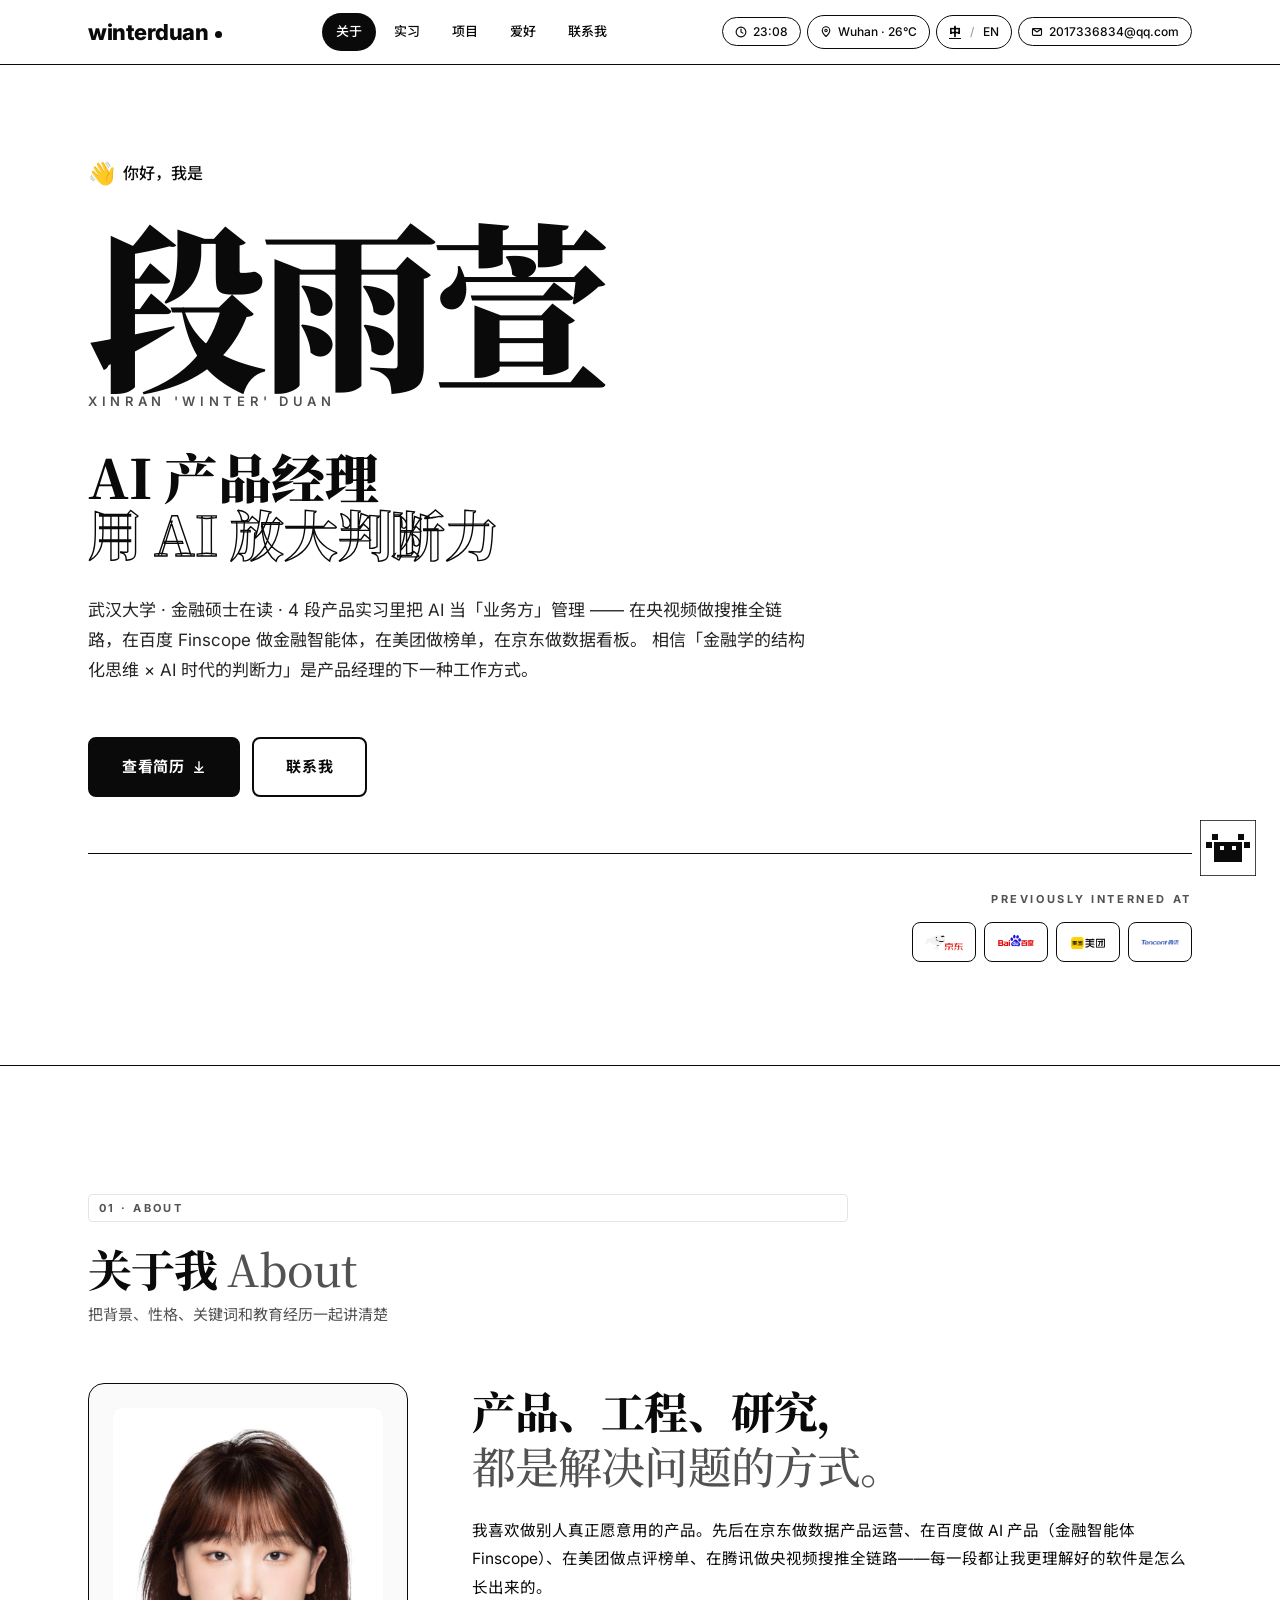
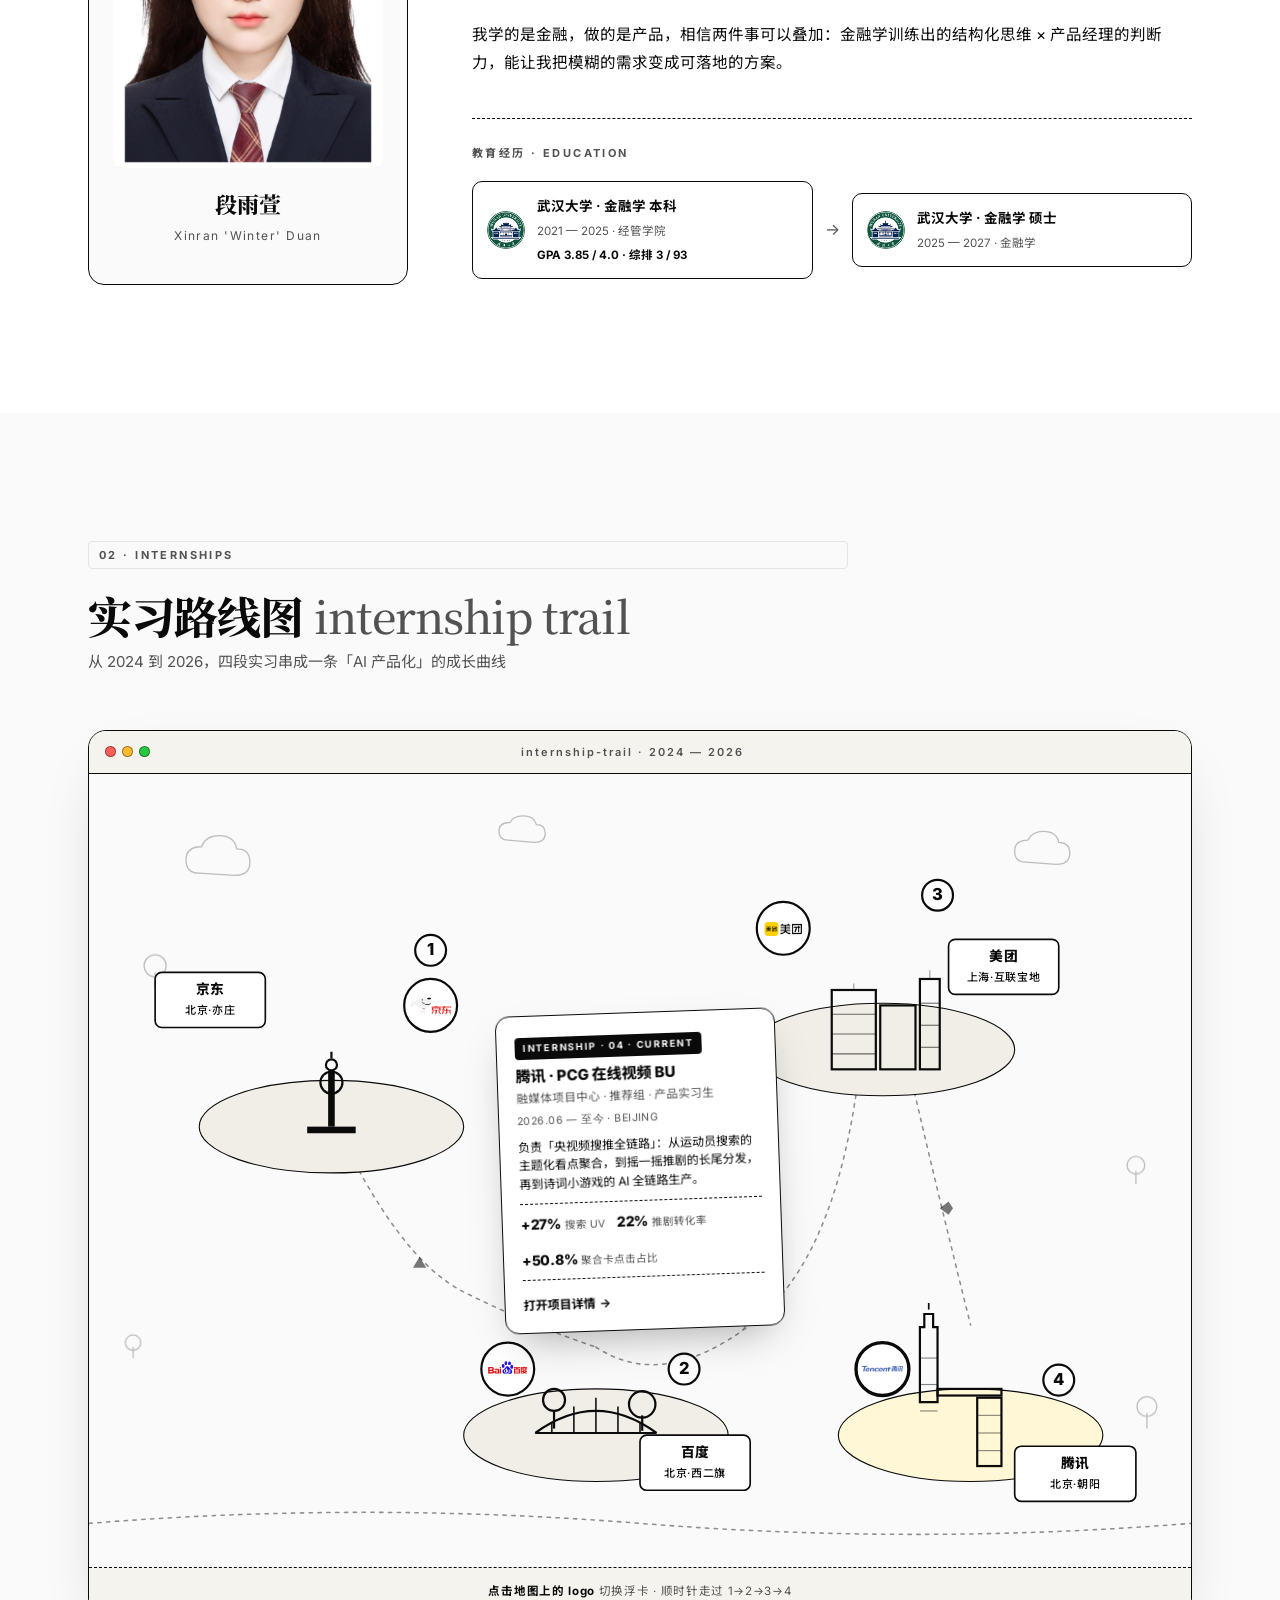
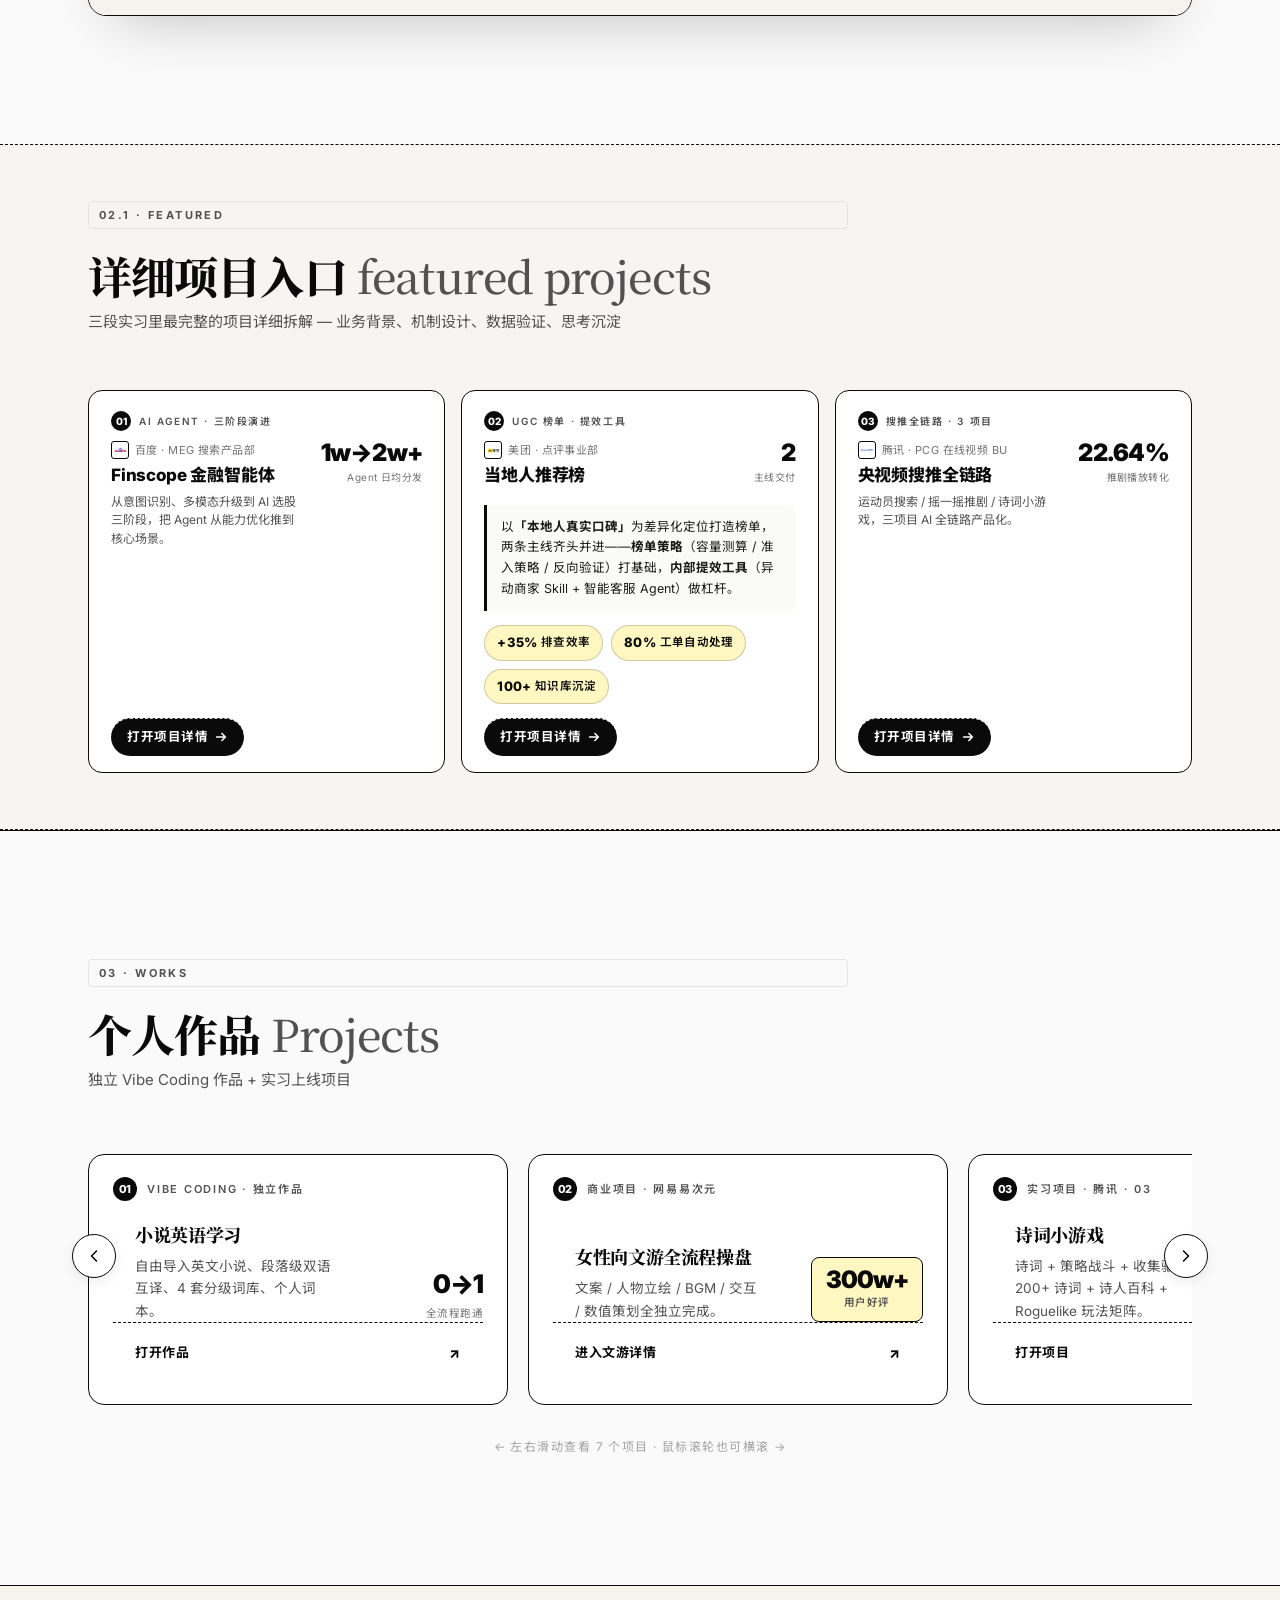
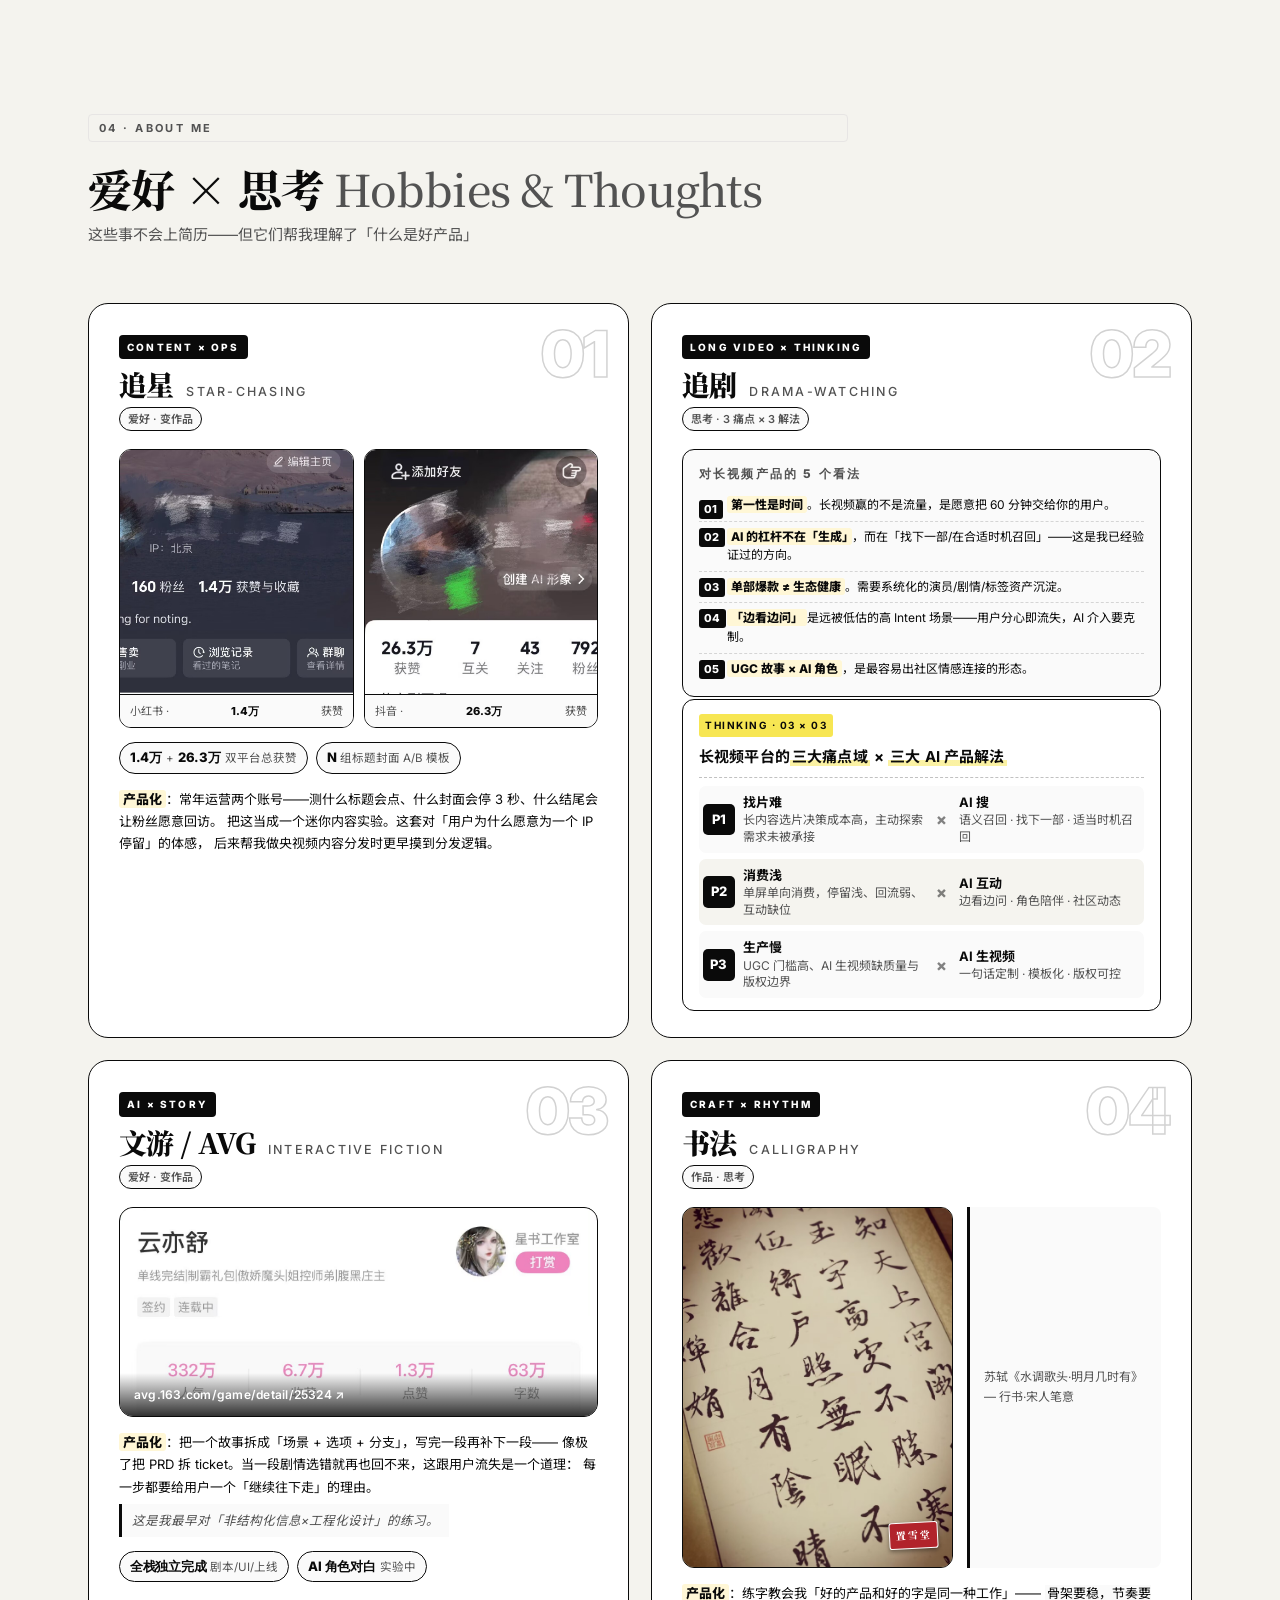
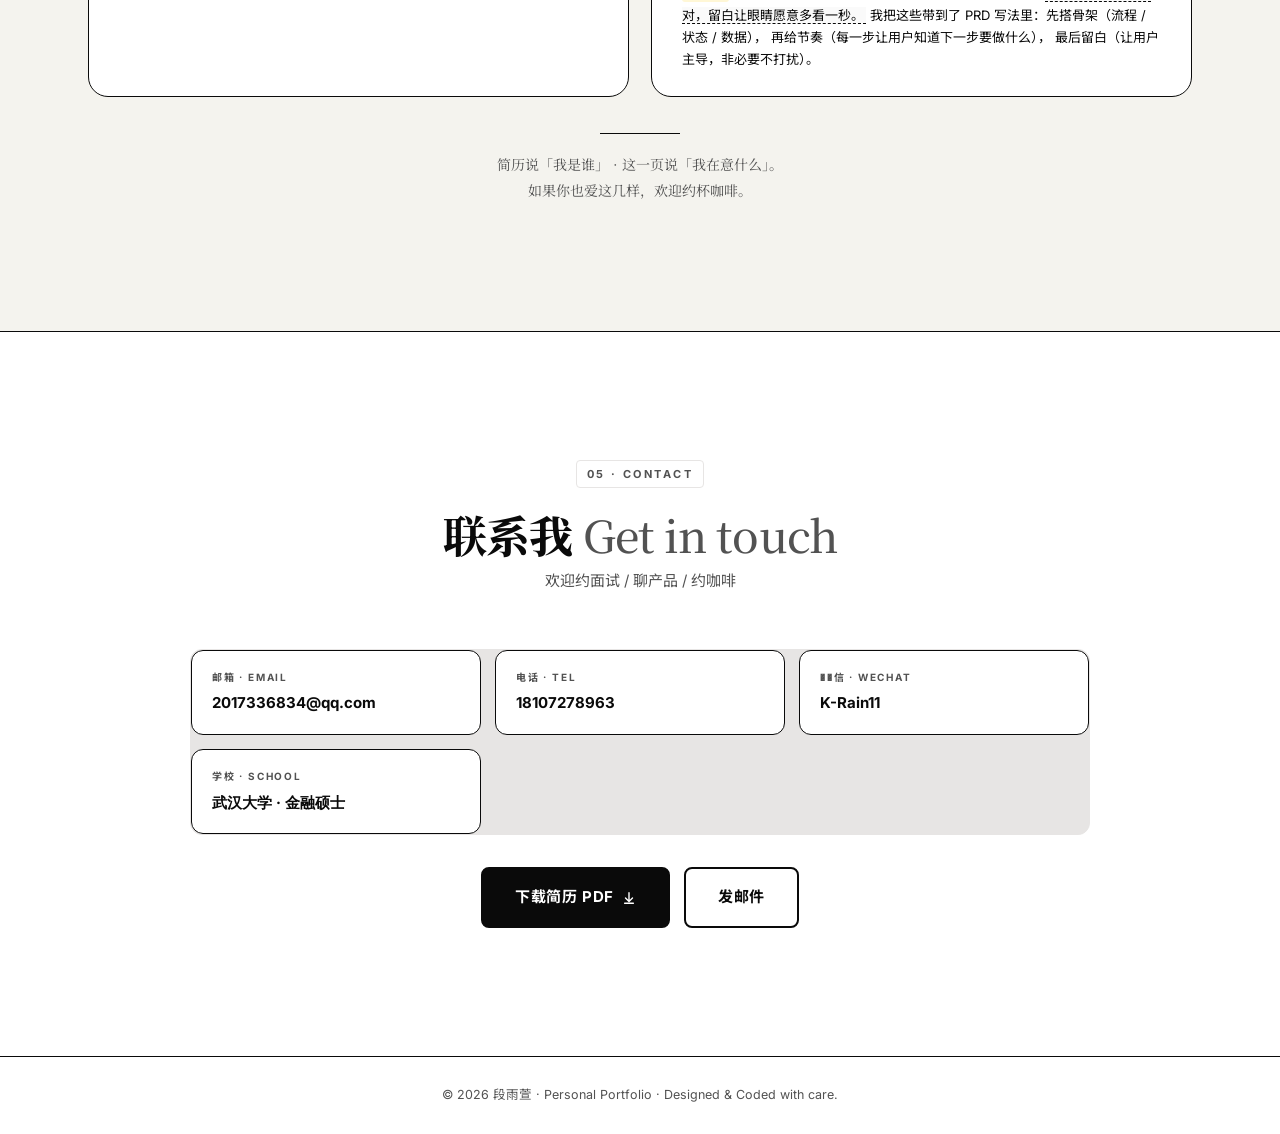
==== commit 347efa9e: "更新美团/腾讯/百度项目页：整合业务框架、调整AI思考位置、更新百度三阶段数据、优化留白" ====
--- a/index.html
+++ b/index.html
@@ -14,10 +14,10 @@
 
   <!-- ============== HEADER ============== -->
   <header class="site-header site-header--rich">
-    <div class="container header-inner">
-      <a class="brand brand--rich" href="#hero">winterduan</a>
-
-      <nav class="nav nav--rich" aria-label="主导航">
+<div class="container header-inner">
+          <a class="brand brand--rich" href="#hero">winterduan</a>
+
+          <nav class="nav nav--rich" aria-label="主导航">
         <a href="#about" class="nav-pill">关于</a>
         <a href="#internships" class="nav-pill">实习</a>
         <a href="#works" class="nav-pill">项目</a>
@@ -80,13 +80,9 @@
           <a class="btn btn--ghost btn--lg" href="#contact">联系我</a>
         </div>
 
-        <!-- 底部状态条：Bingo 风格 CURRENTLY + PREVIOUSLY -->
-        <div class="hero-statusbar">
-          <div class="hero-status">
-            <strong>CURRENTLY</strong>
-            <span>腾讯 PCG · 在线视频 BU · 答辩进行中</span>
-          </div>
-          <div class="hero-status hero-status--end">
+        <!-- 底部状态条：Bingo 风格 PREVIOUSLY INTERNED AT -->
+        <div class="hero-statusbar hero-statusbar--single">
+          <div class="hero-status hero-status--end hero-status--solo">
             <strong>PREVIOUSLY INTERNED AT</strong>
             <div class="hero-status__logos">
               <a href="#internships" data-id="jd" aria-label="京东"><img src="./assets/logo-jd.png" alt="京东" /></a>
@@ -112,18 +108,11 @@
         <div class="about-grid">
 
           <aside class="idcard">
-            <div class="idcard__lanyard" aria-hidden="true"></div>
             <div class="idcard__avatar">
               <img class="idcard__avatar-img" src="./assets/me-portrait.png" alt="段雨萱 证件照" loading="lazy" />
             </div>
             <h3 class="idcard__name">段雨萱</h3>
             <div class="idcard__name-en">Xinran 'Winter' Duan</div>
-            <div class="idcard__tags">
-              <span class="idcard__tag">explorer</span>
-              <span class="idcard__tag">prototyper</span>
-              <span class="idcard__tag">storyteller</span>
-              <span class="idcard__tag">vibe coder</span>
-            </div>
           </aside>
 
           <div class="about-body">
@@ -396,8 +385,8 @@
                 <p>从意图识别、多模态升级到 AI 选股三阶段，把 Agent 从能力优化推到核心场景。</p>
               </div>
               <div class="intern-project-card__headline">
-                <b>+30%</b>
-                <span>AI 选股 PV</span>
+                <b>1w→2w+</b>
+                <span>Agent 日均分发</span>
               </div>
             </div>
             <div class="intern-project-card__cta">
@@ -418,12 +407,19 @@
                   <span style="font-size:11px;color:#737373;letter-spacing:0.04em;">美团 · 点评事业部</span>
                 </div>
                 <h3>当地人推荐榜</h3>
-                <p>以「本地人真实口碑」为差异化定位，为榜单城市覆盖度与本地化真实度负责。</p>
               </div>
               <div class="intern-project-card__headline">
-                <b>>85%</b>
-                <span>本地好评中位值</span>
-              </div>
+                <b>2</b>
+                <span>主线交付</span>
+              </div>
+            </div>
+            <p class="intern-project-card__desc">
+              以<b>「本地人真实口碑」</b>为差异化定位打造榜单，两条主线齐头并进——<b>榜单策略</b>（容量测算 / 准入策略 / 反向验证）打基础，<b>内部提效工具</b>（异动商家 Skill + 智能客服 Agent）做杠杆。
+            </p>
+            <div class="intern-project-card__chips">
+              <span><b>+35%</b> 排查效率</span>
+              <span><b>80%</b> 工单自动处理</span>
+              <span><b>100+</b> 知识库沉淀</span>
             </div>
             <div class="intern-project-card__cta">
               打开项目详情
@@ -586,8 +582,8 @@
                   <p class="work-tile__desc">Agent 基础能力 → 多模态升级 → AI 选股三阶段演进。</p>
                 </div>
                 <div class="work-tile__headline">
-                  <b>1w→5w+</b>
-                  <span>日均分发跃升</span>
+                  <b>1w→2w+</b>
+                  <span>Agent 日均分发</span>
                 </div>
               </div>
               <div class="work-tile__foot">
@@ -595,7 +591,7 @@
               </div>
             </a>
 
-            <a class="work-tile work-tile--rail work-tile--shots" href="./project-meituan.html">
+            <a class="work-tile work-tile--rail" href="./project-meituan.html">
               <div class="work-tile__eyebrow">
                 <span class="work-tile__num">07</span>
                 <span class="work-tile__cat">实习项目 · 美团点评</span>
@@ -603,26 +599,12 @@
               <div class="work-tile__title-row">
                 <div class="work-tile__title-block">
                   <h3 class="work-tile__title">大众点评·当地人推荐榜</h3>
-                  <p class="work-tile__desc">用「本地人真实口碑」做差异化定位，榜单策略+提效工具双线交付。</p>
+                  <p class="work-tile__desc">用「本地人真实口碑」做差异化定位，榜单策略 + 内部提效工具双线交付。</p>
                 </div>
                 <div class="work-tile__headline">
-                  <b>&gt;85%</b>
-                  <span>新入榜本地好评</span>
-                </div>
-              </div>
-              <div class="work-tile__shots">
-                <figure>
-                  <img src="./assets/mt-dianping-home.png" alt="大众点评首页·当地人推荐入口" loading="lazy" />
-                  <figcaption>首页入口</figcaption>
-                </figure>
-                <figure>
-                  <img src="./assets/mt-localrank-top.png" alt="当地人推荐榜头部·广州酒家等" loading="lazy" />
-                  <figcaption>榜单头部</figcaption>
-                </figure>
-                <figure>
-                  <img src="./assets/mt-localrank-list.png" alt="当地人推荐榜长列表·泮溪酒家等" loading="lazy" />
-                  <figcaption>榜单长列表</figcaption>
-                </figure>
+                  <b>+35%</b>
+                  <span>排查效率</span>
+                </div>
               </div>
               <div class="work-tile__foot">
                 <span>打开项目</span><i>↗</i>
@@ -935,10 +917,10 @@
         title: '百度 · MEG 搜索产品部',
         role: 'Finscope 金融智能体 · 产品实习生',
         period: '2026.01 — 2026.05 · BEIJING',
-        desc: '把 FinChat 打造成能看懂行情、能选股、能复盘的金融 Agent：日均分发 1w → 5w+，AI 选股 PV +30%，完成「指标选股 → 自然语言选股 → 策略沉淀」三阶段演进。',
+        desc: '把 FinChat 打造成能看懂行情、能选股、能复盘的金融 Agent：通过评测与 Badcase 拆解驱动基础能力，三阶段（基础选股器 → 自然语言选股 → 策略沉淀）让 AI 选股场景新增 PV 8%+。',
         metrics: [
-          { v: '1w→5w+', l: '日均分发' },
-          { v: '+30%', l: 'AI 选股 PV' },
+          { v: '1w→2w+', l: 'Agent 日均分发' },
+          { v: '+3% / +5%', l: 'PV / UV 提升' },
           { v: '3 阶段', l: '能力演进' }
         ],
         link: { href: './project-finscope.html', label: '打开项目详情' }
@@ -948,11 +930,11 @@
         title: '美团 · 点评事业部',
         role: '当地人推荐榜 · 产品实习生',
         period: '2026.05 — 2026.07 · SHANGHAI',
-        desc: '以「本地人真实口碑」为差异化定位打造榜单，为榜单城市覆盖度与本地化真实度负责。',
+        desc: '以「本地人真实口碑」为差异化定位打造榜单，为榜单城市覆盖度与本地化真实度负责：一条线做榜单策略（容量测算 / 准入策略 / 反向验证），一条线做内部提效工具（异动商家 Skill + 智能客服 Agent）。',
         metrics: [
-          { v: '>85%', l: '本地好评中位值' },
-          { v: '+35%', l: '商家排查效率' },
-          { v: '80%', l: '工单自动处理率' }
+          { v: '+35%', l: '排查效率' },
+          { v: '80%', l: '工单自动处理' },
+          { v: '100+', l: '知识库沉淀' }
         ],
         link: { href: './project-meituan.html', label: '打开项目详情' }
       },
--- a/styles.css
+++ b/styles.css
@@ -1080,6 +1080,67 @@
   counter-reset: loop-stage;
 }
 
+/* ================================================================
+   MEITUAN PRODUCT SHOTS — 现场截图网格（截图网格用在 hero 后）
+   ================================================================ */
+.meituan-shots {
+  padding: clamp(56px, 7vw, 96px) 0 clamp(40px, 5vw, 72px);
+  background: #faf9f5;
+  border-bottom: 1.5px dashed #0a0a0a;
+}
+.meituan-shots .section-head {
+  margin-bottom: clamp(28px, 4vw, 44px);
+}
+.meituan-shots__grid {
+  display: grid;
+  grid-template-columns: repeat(3, 1fr);
+  gap: clamp(16px, 2vw, 24px);
+}
+.meituan-shots__grid figure {
+  margin: 0;
+  background: #fff;
+  border: 1.5px solid #0a0a0a;
+  border-radius: 16px;
+  overflow: hidden;
+  display: flex;
+  flex-direction: column;
+  transition: transform .25s ease, box-shadow .25s ease;
+}
+.meituan-shots__grid figure:hover {
+  transform: translateY(-3px);
+  box-shadow: 0 14px 28px rgba(10,10,10,.12);
+}
+.meituan-shots__grid img {
+  width: 100%;
+  height: 320px;
+  object-fit: cover;
+  object-position: top center;
+  display: block;
+  border-bottom: 1.5px solid #0a0a0a;
+}
+.meituan-shots__grid figcaption {
+  padding: 16px 18px 18px;
+  display: flex;
+  flex-direction: column;
+  gap: 4px;
+}
+.meituan-shots__grid figcaption b {
+  font-family: 'Noto Serif SC', serif;
+  font-size: 15px;
+  font-weight: 800;
+  color: #0a0a0a;
+  letter-spacing: 0.02em;
+}
+.meituan-shots__grid figcaption span {
+  font-size: 12.5px;
+  line-height: 1.55;
+  color: #525252;
+}
+@media (max-width: 880px) {
+  .meituan-shots__grid { grid-template-columns: 1fr; gap: 14px; }
+  .meituan-shots__grid img { height: 240px; }
+}
+
 /* -------- 工具条：项目总数据摘要 -------- */
 .loop-summary {
   padding: 56px 0 48px;
@@ -1173,6 +1234,11 @@
   grid-template-columns: 1fr 1fr;
   gap: 48px;
   align-items: start;
+}
+.loop-stage--text .loop-stage__body {
+  grid-template-columns: 1fr;
+  max-width: 880px;
+  margin: 0 auto;
 }
 
 /* 截图区 */
@@ -1899,6 +1965,83 @@
   margin-top: 8px;
   color: var(--color-text-3);
   font-size: 12px;
+}
+
+/* 标题后扩展状态条 · 摇一摇 / 诗词等 */
+.answer-case__status {
+  display: flex;
+  flex-wrap: wrap;
+  align-items: center;
+  justify-content: space-between;
+  gap: 16px 24px;
+  margin: 24px 0 36px;
+  padding: 18px 22px;
+  background: linear-gradient(135deg, #fafaf5 0%, #f4f3ee 100%);
+  border: 1px dashed #0a0a0a55;
+  border-radius: 14px;
+}
+.answer-case__chips {
+  display: flex;
+  flex-wrap: wrap;
+  gap: 10px;
+  flex: 1 1 auto;
+}
+.answer-case__chips span {
+  display: inline-flex;
+  align-items: baseline;
+  gap: 5px;
+  padding: 8px 14px;
+  background: #fff;
+  border: 1px solid #0a0a0a30;
+  border-radius: 999px;
+  font-size: 12px;
+  font-weight: 600;
+  color: #525252;
+  transition: background .2s ease, transform .2s ease;
+}
+.answer-case__chips span b {
+  font-family: 'Inter', sans-serif;
+  font-size: 14px;
+  font-weight: 800;
+  color: #0a0a0a;
+}
+.answer-case__chips span i {
+  font-style: normal;
+  font-size: 11.5px;
+  color: #525252;
+  letter-spacing: 0.02em;
+}
+.answer-case__chips span:hover {
+  background: #fff7c2;
+  transform: translateY(-1px);
+}
+.answer-case__status-tag {
+  display: inline-flex;
+  align-items: center;
+  gap: 8px;
+  padding: 7px 14px;
+  background: #0a0a0a;
+  color: #fff;
+  border-radius: 999px;
+  font-size: 12px;
+  font-weight: 600;
+  letter-spacing: 0.04em;
+}
+.answer-case__status-tag b {
+  font-weight: 700;
+  font-family: 'Noto Serif SC', serif;
+}
+.answer-case__status-tag .status-dot {
+  width: 8px;
+  height: 8px;
+  border-radius: 50%;
+  background: #6ee7b7;
+  box-shadow: 0 0 0 3px #6ee7b750;
+  animation: dot-pulse 1.6s ease-in-out infinite;
+}
+@keyframes dot-pulse {
+  0%, 100% { opacity: 1; transform: scale(1); }
+  50% { opacity: 0.55; transform: scale(0.85); }
 }
 
 .answer-brief {
@@ -3956,6 +4099,24 @@
   .hero-status--end { align-items: flex-start; }
   .hero-status--end span { text-align: left; }
   .hero-status__logos { justify-content: flex-start; }
+}
+
+/* 单列状态条（无 CURRENTLY 时） */
+.hero-statusbar--single {
+  grid-template-columns: 1fr;
+  justify-items: end;
+  margin-top: clamp(36px, 4.5vw, 56px);
+}
+.hero-statusbar--single .hero-status--solo {
+  align-items: flex-end;
+  text-align: right;
+}
+.hero-statusbar--single .hero-status--solo .hero-status__logos { justify-content: flex-end; }
+
+@media (max-width: 720px) {
+  .hero-statusbar--single { justify-items: start; }
+  .hero-statusbar--single .hero-status--solo { align-items: flex-start; }
+  .hero-statusbar--single .hero-status--solo .hero-status__logos { justify-content: flex-start; }
 }
 
 /* 通用按钮 */
@@ -5754,6 +5915,42 @@
   color: #525252;
   margin: 0;
 }
+/* 美团卡专用 · description + chips */
+.intern-project-card__desc {
+  margin: 12px 0 14px !important;
+  padding: 12px 14px;
+  background: #fafaf7;
+  border-left: 3px solid #0a0a0a;
+  border-radius: 0 8px 8px 0;
+  font-size: 12.5px !important;
+  line-height: 1.65 !important;
+  color: #1a1a1a !important;
+}
+.intern-project-card__chips {
+  display: flex;
+  flex-wrap: wrap;
+  gap: 8px;
+  margin: 0 0 14px;
+}
+.intern-project-card__chips span {
+  display: inline-flex;
+  align-items: center;
+  gap: 4px;
+  padding: 6px 12px;
+  background: #fff7c2;
+  border: 1px solid #0a0a0a30;
+  border-radius: 999px;
+  font-size: 11.5px;
+  font-weight: 600;
+  color: #0a0a0a;
+  letter-spacing: 0.02em;
+}
+.intern-project-card__chips span b {
+  font-family: 'Inter', sans-serif;
+  font-size: 13px;
+  font-weight: 800;
+  color: #0a0a0a;
+}
 .intern-project-card__headline {
   text-align: right;
   min-width: 90px;
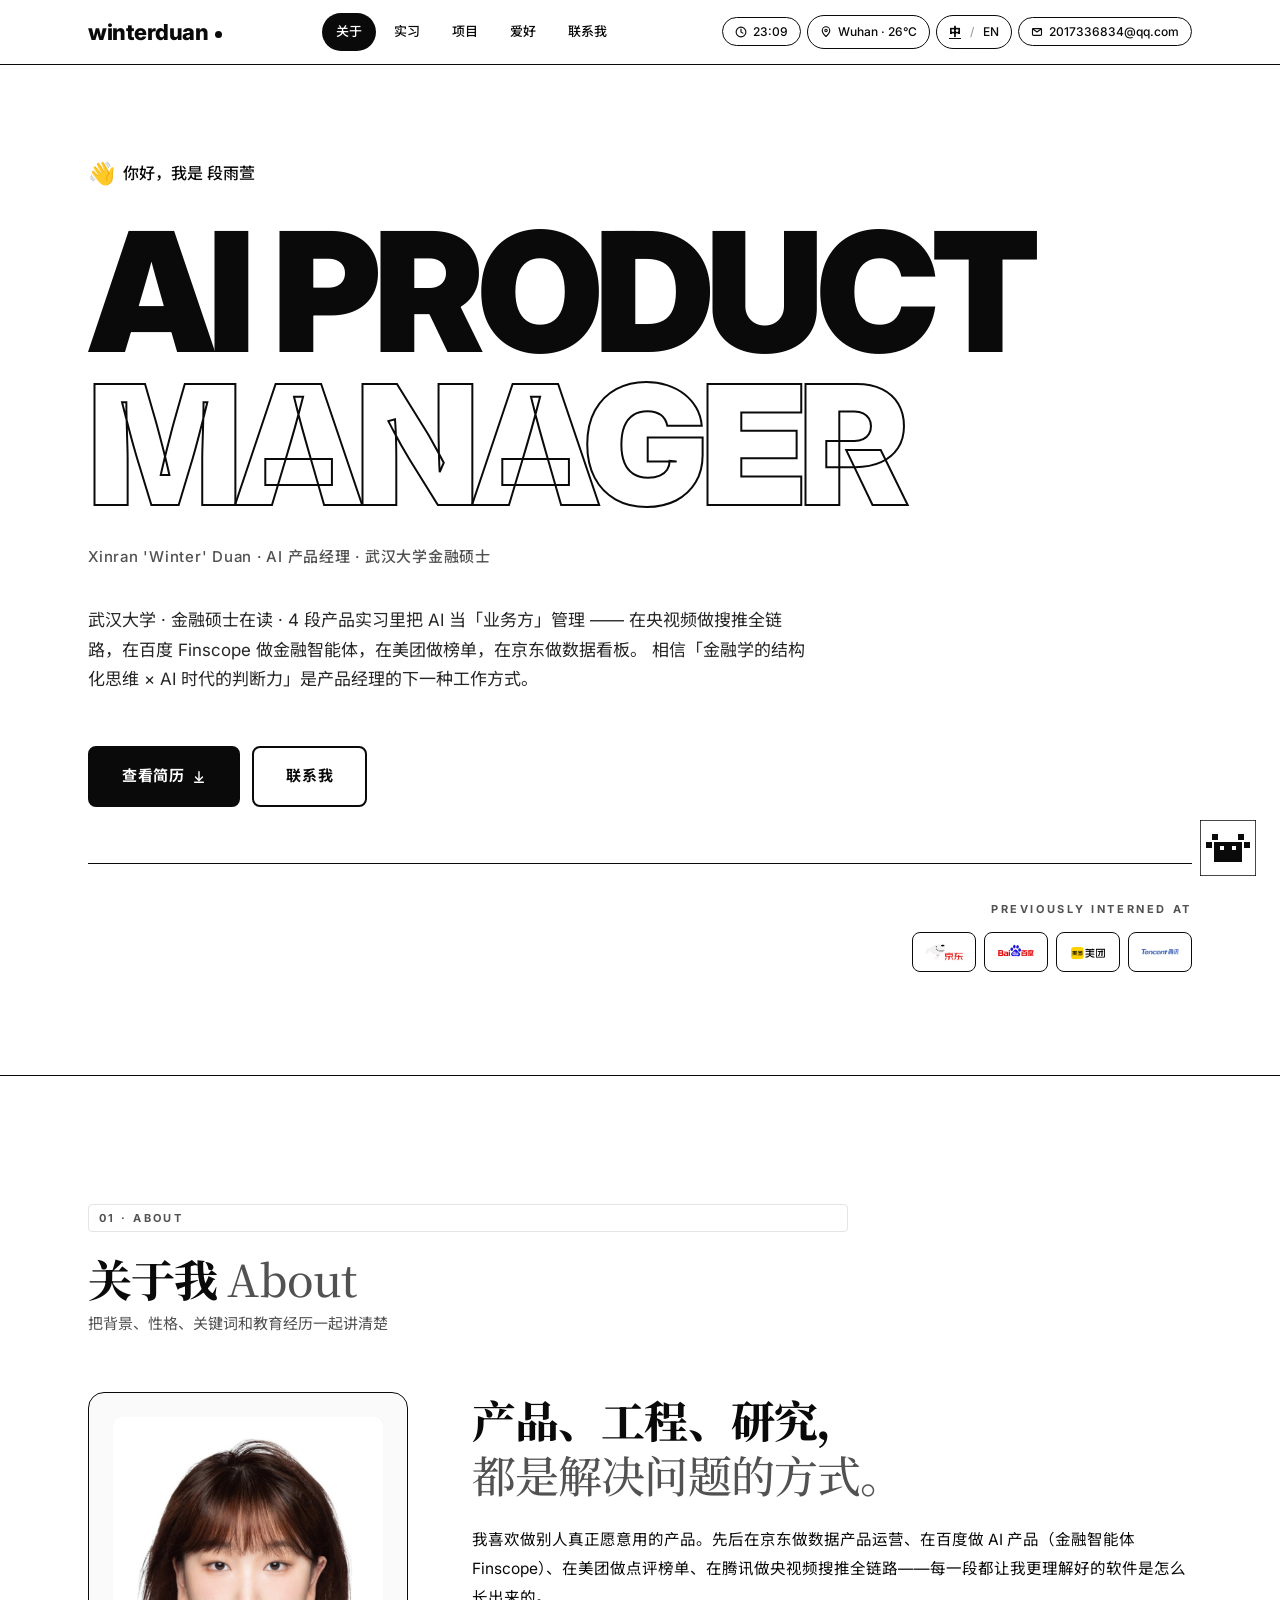
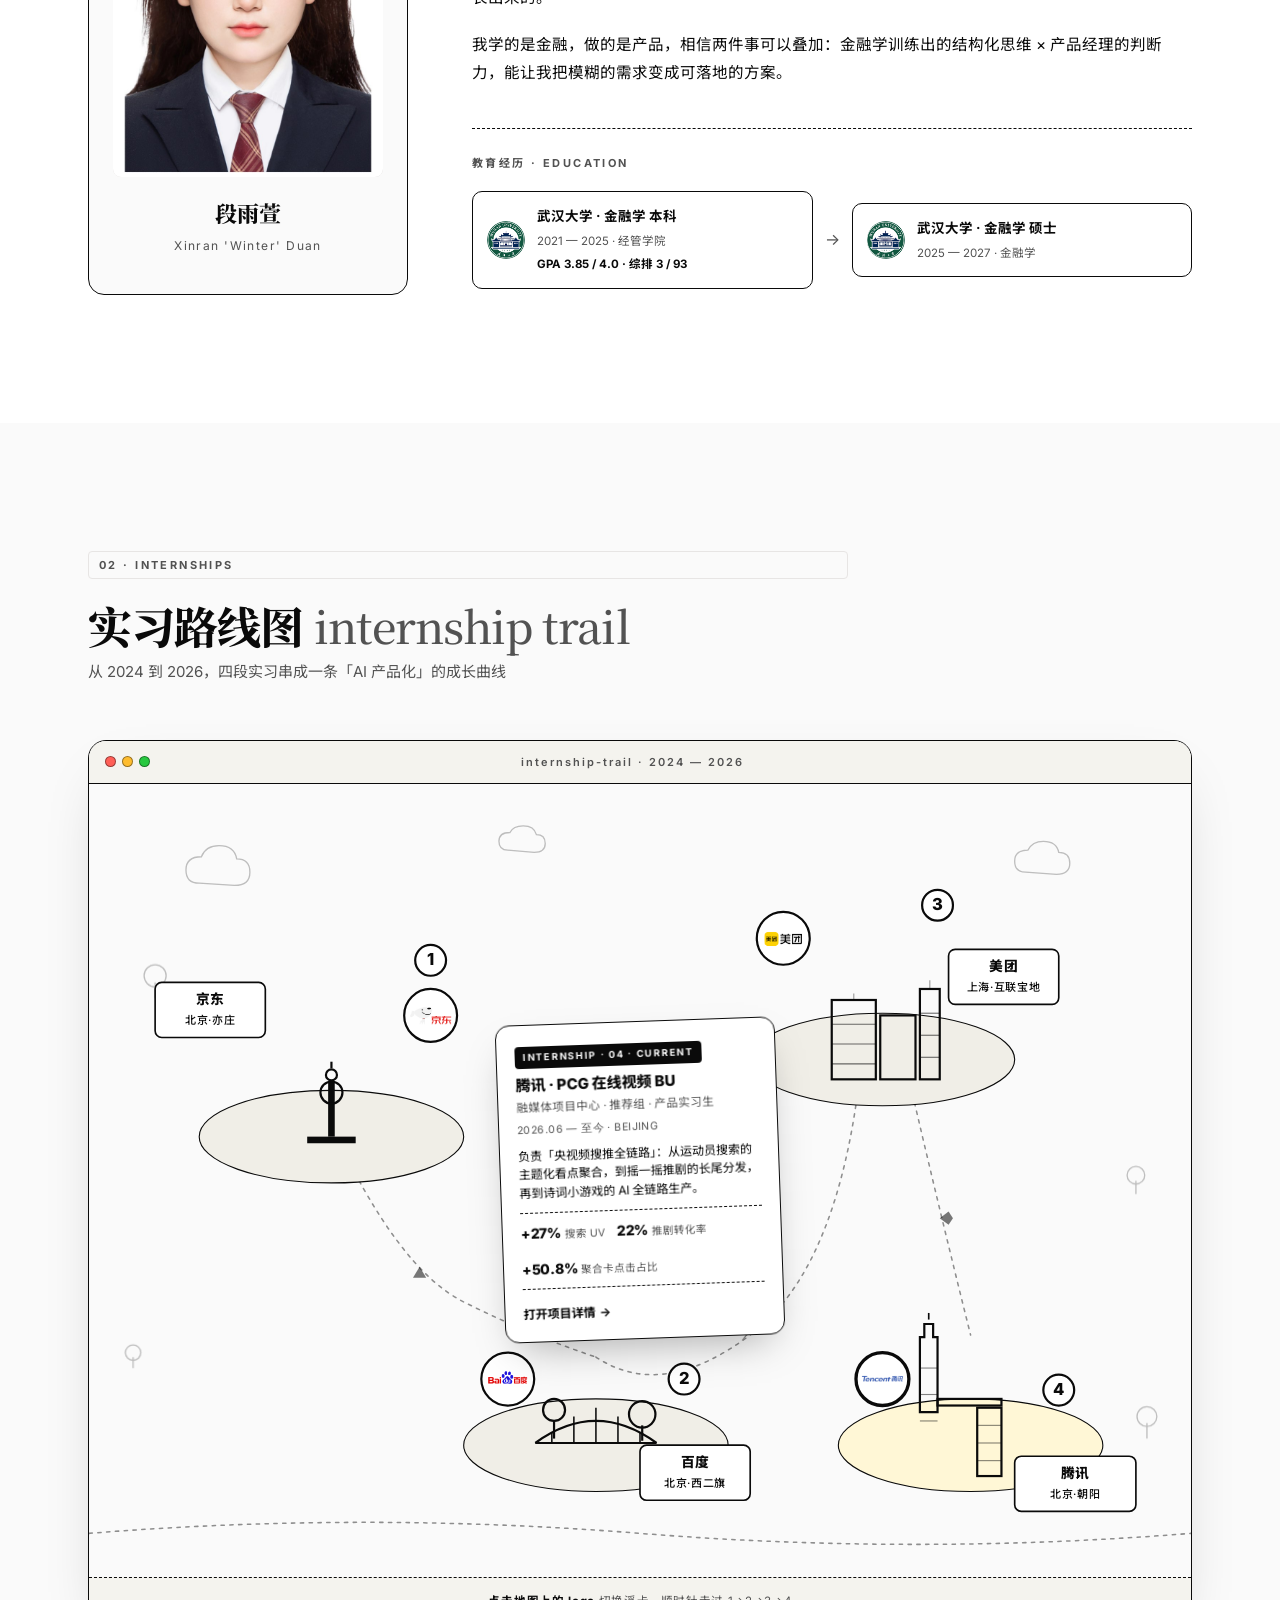
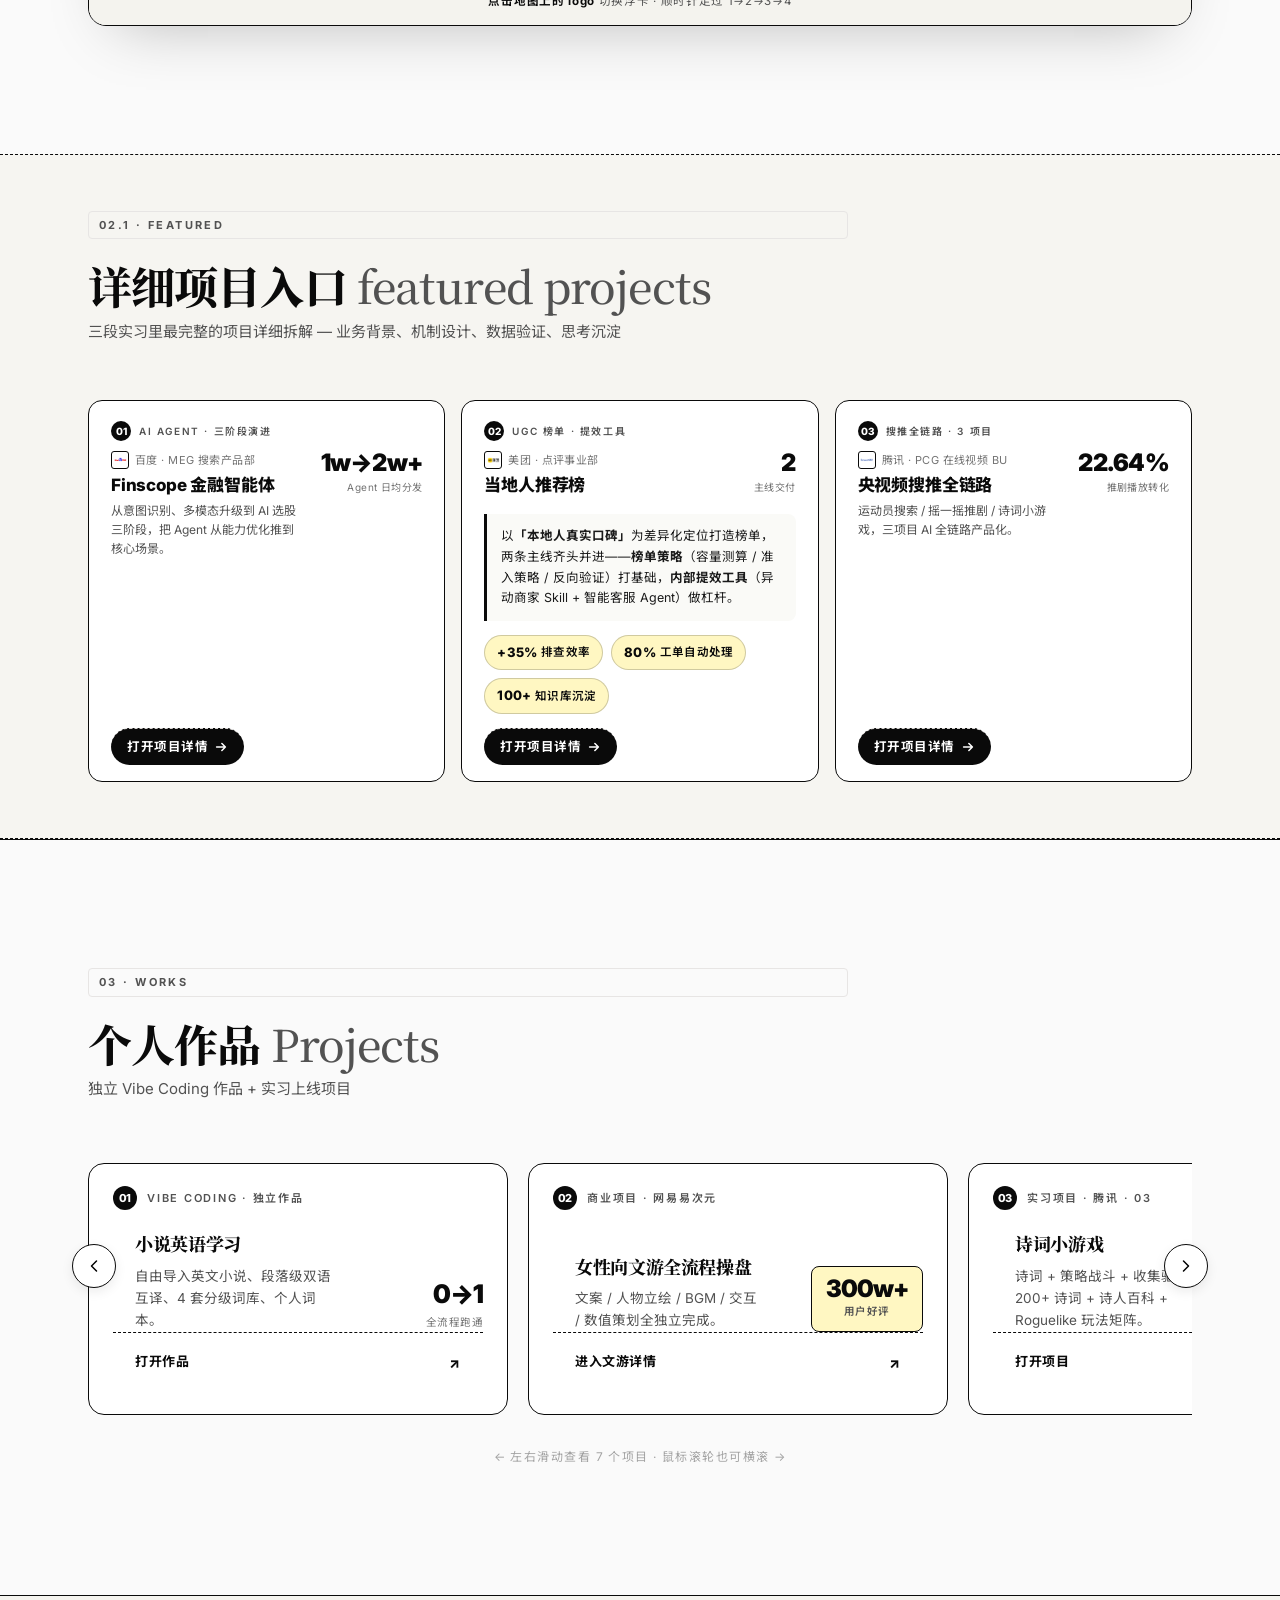
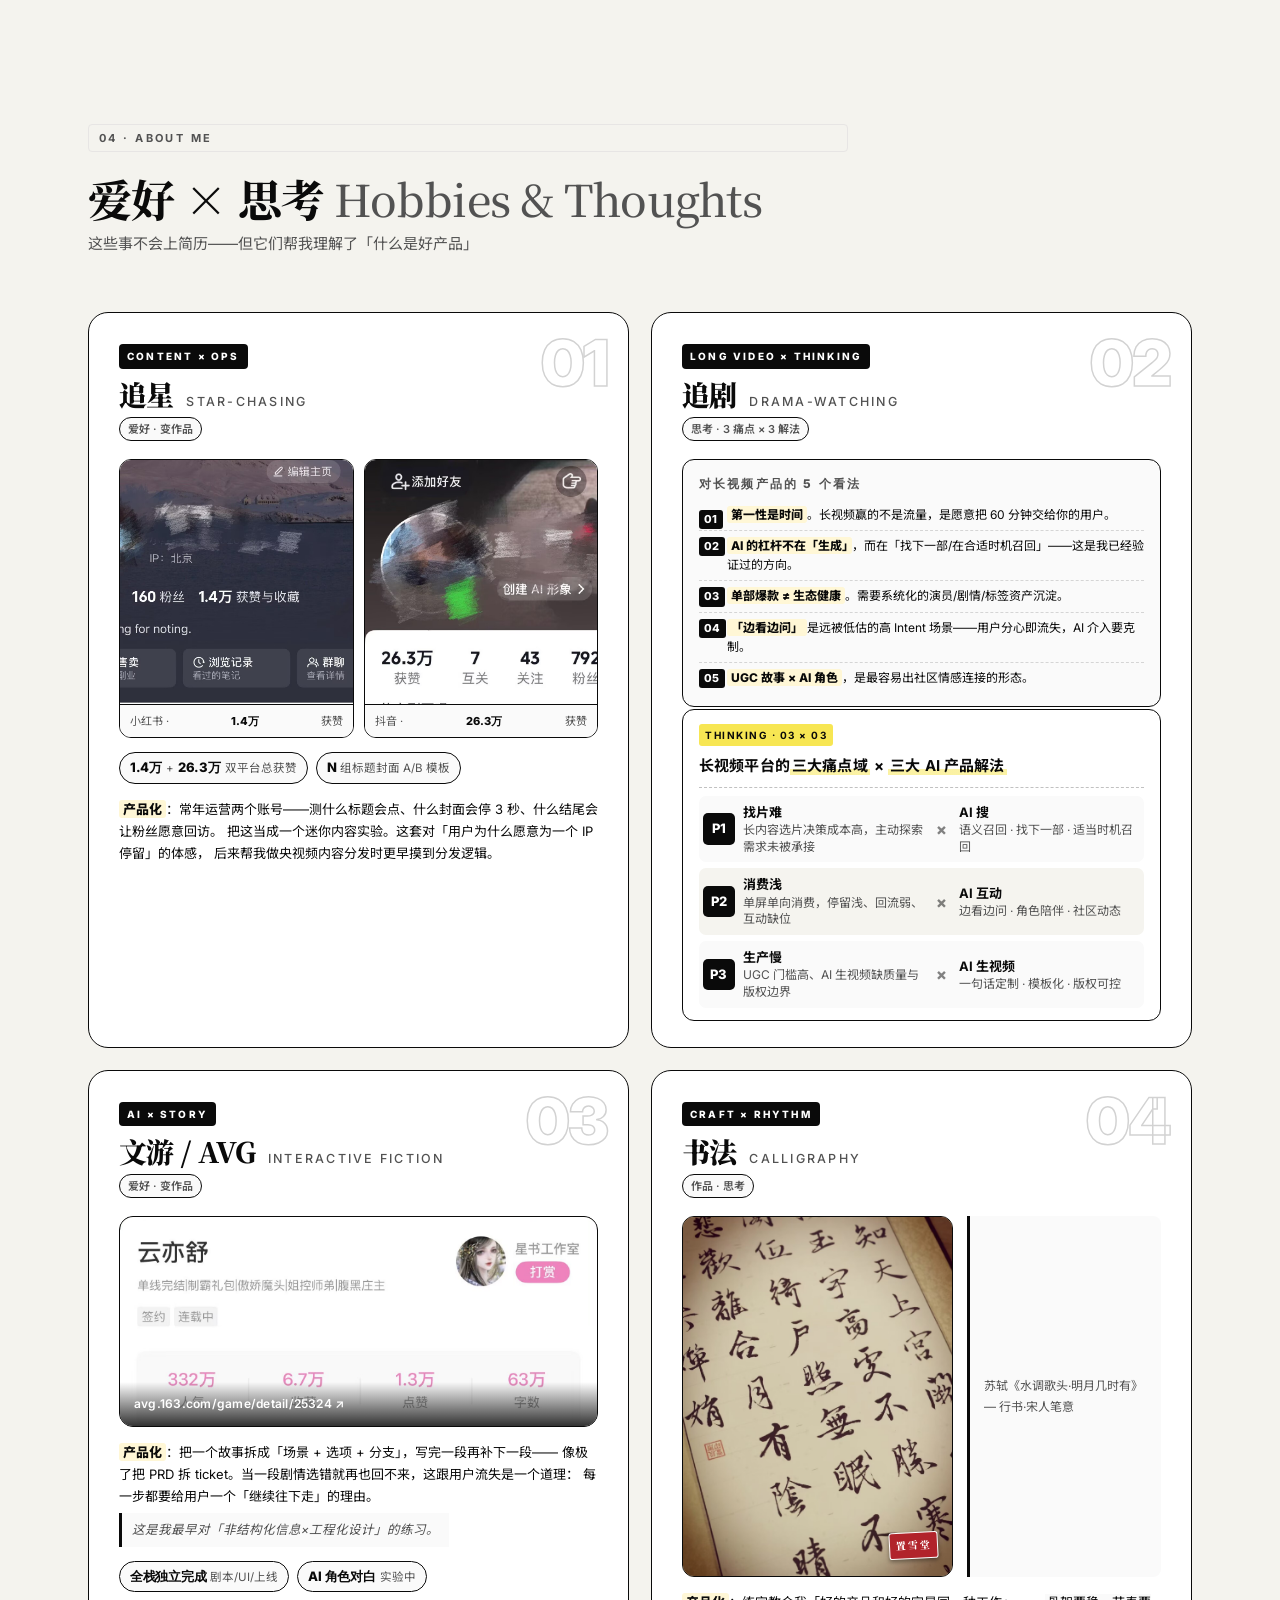
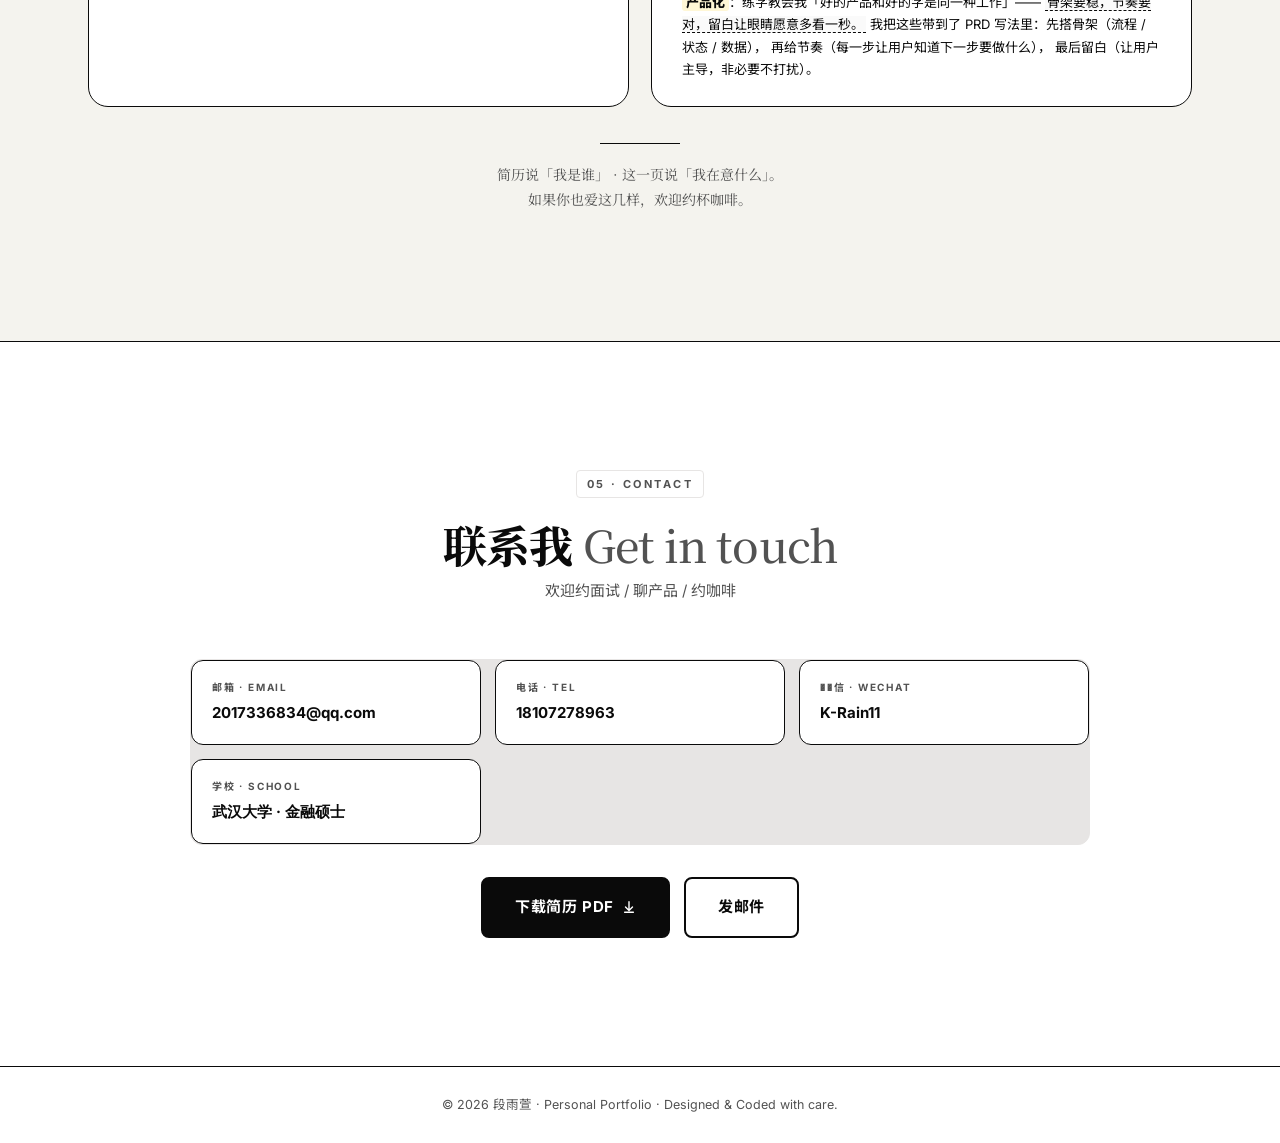
==== commit dcb73cd5: "首页恢复AI PRODUCT MANAGER巨字 + 腾讯项目加故事线章节小标题 + 百度三标题改一行" ====
--- a/index.html
+++ b/index.html
@@ -55,16 +55,15 @@
 
         <div class="hero-greeting">
           <span class="wave">👋</span>
-          <span>你好，我是</span>
-        </div>
-
-        <h1 class="hero-name">段雨萱</h1>
-        <div class="hero-name-en">Xinran 'Winter' Duan</div>
-
-        <div class="hero-headline">
-          <span class="hero-headline__solid">AI 产品经理</span>
-          <span class="hero-headline__outline">用 AI 放大判断力</span>
-        </div>
+          <span>你好，我是 段雨萱</span>
+        </div>
+
+        <h1 class="hero-title">
+          <span class="line-solid">AI PRODUCT</span>
+          <span class="line-outline">MANAGER</span>
+        </h1>
+
+        <p class="hero-name-sub">Xinran 'Winter' Duan · AI 产品经理 · 武汉大学金融硕士</p>
 
         <p class="hero-summary">
           武汉大学 · 金融硕士在读 · 4 段产品实习里把 AI 当「业务方」管理 ——
--- a/styles.css
+++ b/styles.css
@@ -1227,6 +1227,17 @@
   margin-bottom: 6px;
   flex: 1;
 }
+.loop-stage__title em {
+  font-style: normal;
+  font-weight: 700;
+  color: #5B3FCF;
+  margin-right: 0.5em;
+}
+.loop-stage__title .loop-stage__sep {
+  color: #a8a29e;
+  font-weight: 400;
+  margin: 0 0.5em;
+}
 
 /* -------- 阶段体内：截图 + 数据 + 贡献 融合 -------- */
 .loop-stage__body {
@@ -1890,6 +1901,58 @@
   color: var(--color-text);
   font-family: "Inter", "PingFang SC", sans-serif;
   font-size: 18px;
+}
+
+/* 故事线章节标题：把单个项目内部串成「背景 → 洞察 → 方案 → 验证 → 沉淀」 */
+.story-chapter {
+  display: flex;
+  align-items: flex-start;
+  gap: 14px;
+  margin: 44px 0 22px;
+  padding: 14px 18px;
+  border-left: 3px solid #0a0a0a;
+  background: #f6f5f1;
+  border-radius: 0 10px 10px 0;
+}
+.story-chapter:first-of-type {
+  margin-top: 28px;
+}
+.story-chapter__num {
+  flex-shrink: 0;
+  width: 34px;
+  height: 34px;
+  border-radius: 50%;
+  display: flex;
+  align-items: center;
+  justify-content: center;
+  background: #0a0a0a;
+  color: #B9A5F5;
+  font-family: "Inter", monospace;
+  font-size: 12px;
+  font-weight: 700;
+  letter-spacing: 0;
+}
+.story-chapter__body h3 {
+  margin: 0;
+  font-size: 18px;
+  font-weight: 700;
+  color: #0a0a0a;
+  letter-spacing: -0.01em;
+}
+.story-chapter__body h3 em {
+  font-style: normal;
+  font-weight: 600;
+  font-size: 11px;
+  letter-spacing: 0.12em;
+  text-transform: uppercase;
+  color: #a8a29e;
+  margin-left: 10px;
+}
+.story-chapter__body p {
+  margin: 5px 0 0;
+  font-size: 13px;
+  line-height: 1.65;
+  color: var(--color-text-2);
 }
 
 .answer-case {
@@ -3973,45 +4036,13 @@
   -webkit-text-stroke-color: #0a0a0a;
 }
 
-/* 名字优先：中文巨字 + 英文小字 + 多 tag 副标题 */
-.hero-name {
-  font-family: 'Noto Serif SC', 'STSong', serif;
-  font-size: clamp(72px, 14vw, 200px);
-  line-height: 0.95;
-  letter-spacing: -0.04em;
-  font-weight: 900;
-  margin: 4px 0 0;
-  color: #0a0a0a;
-}
-.hero-name-en {
-  font-size: 13px;
-  letter-spacing: 0.36em;
-  font-weight: 600;
+/* 名字小字：英文名 + 身份标签，配合 AI PRODUCT MANAGER 巨字 */
+.hero-name-sub {
+  margin: clamp(16px, 2vw, 24px) 0 0;
+  font-size: clamp(13px, 1.3vw, 15px);
+  letter-spacing: 0.05em;
+  font-weight: 500;
   color: #525252;
-  text-transform: uppercase;
-  margin-top: 6px;
-}
-
-/* Hero 巨型双行头：Bingo 风格 — 上行实心，下行空心 */
-.hero-headline {
-  display: flex;
-  flex-direction: column;
-  gap: 4px;
-  margin-top: clamp(20px, 3vw, 36px);
-  font-family: 'Noto Serif SC', 'STSong', serif;
-  font-weight: 900;
-  line-height: 1;
-  letter-spacing: -0.02em;
-}
-.hero-headline__solid {
-  font-size: clamp(28px, 4.2vw, 64px);
-  color: #0a0a0a;
-}
-.hero-headline__outline {
-  font-size: clamp(28px, 4.2vw, 64px);
-  color: transparent;
-  -webkit-text-stroke-width: 1.4px;
-  -webkit-text-stroke-color: #0a0a0a;
 }
 
 /* Hero 摘要段 */
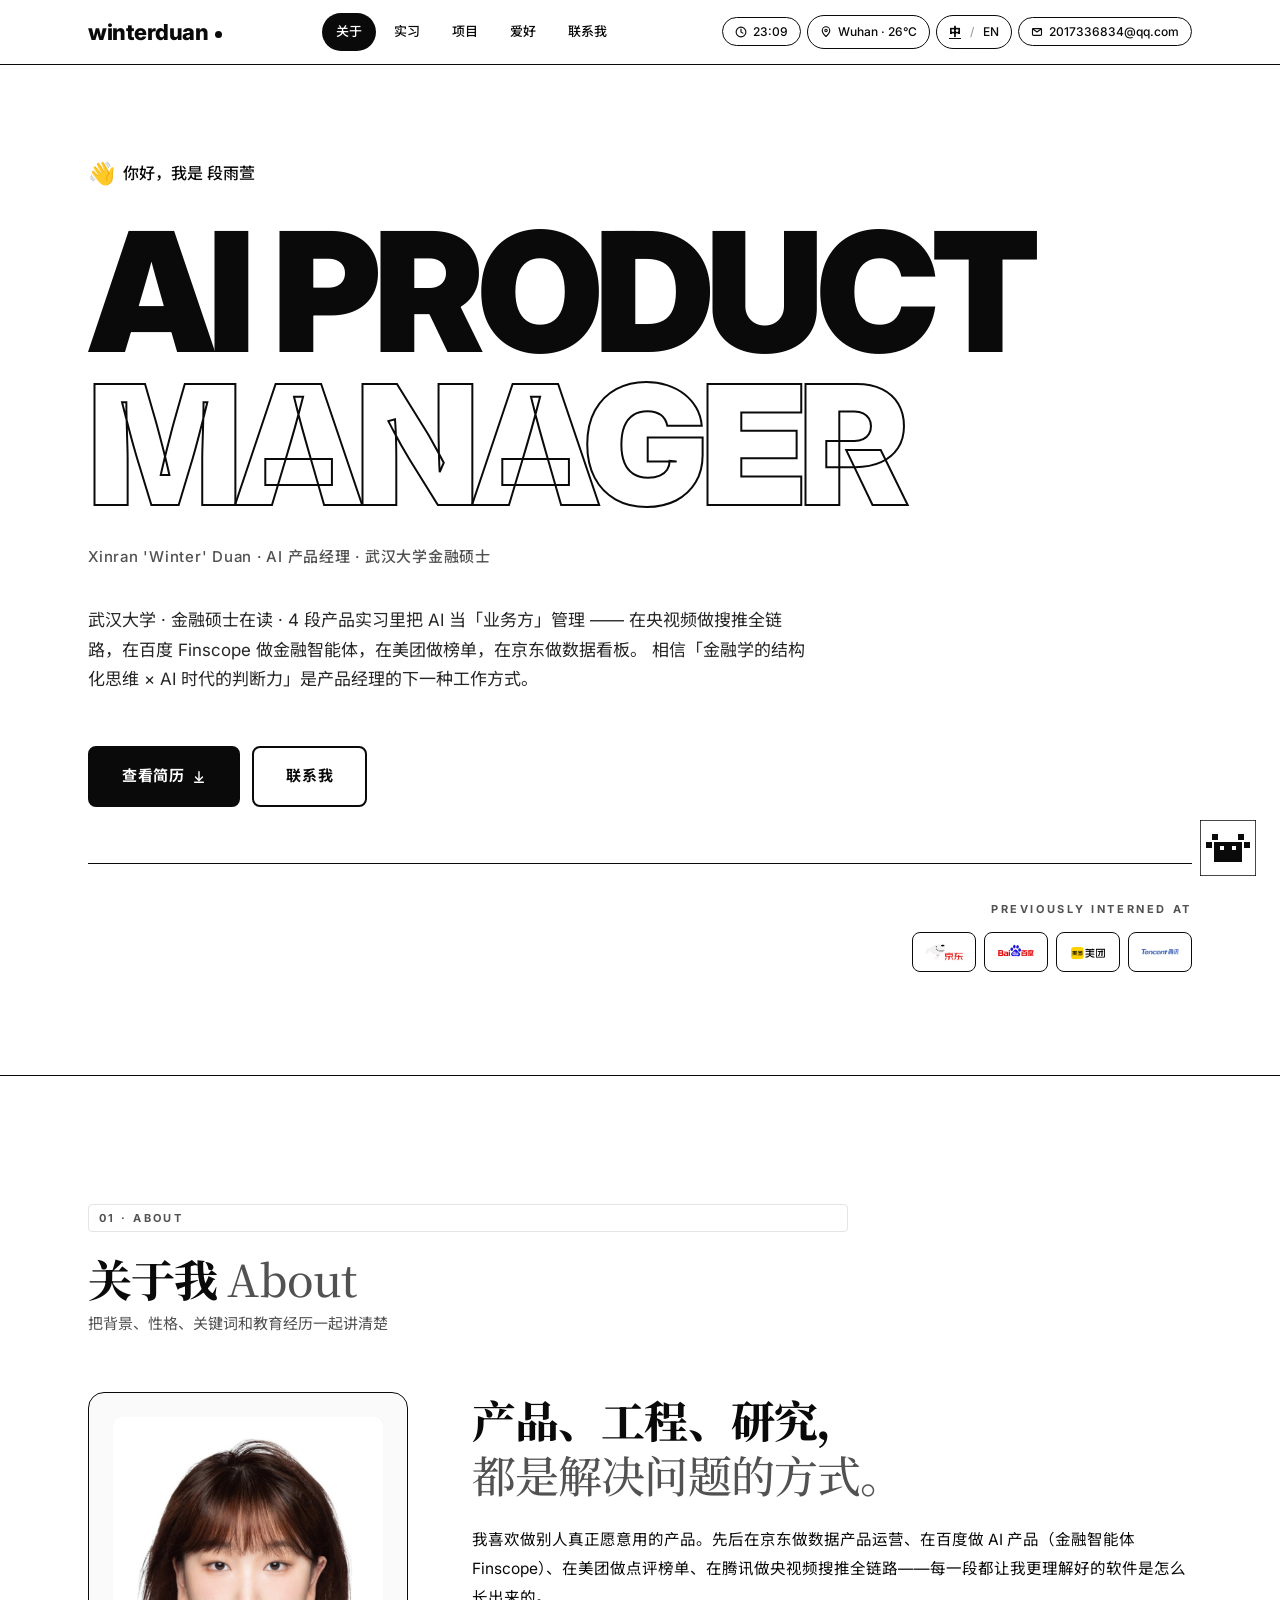
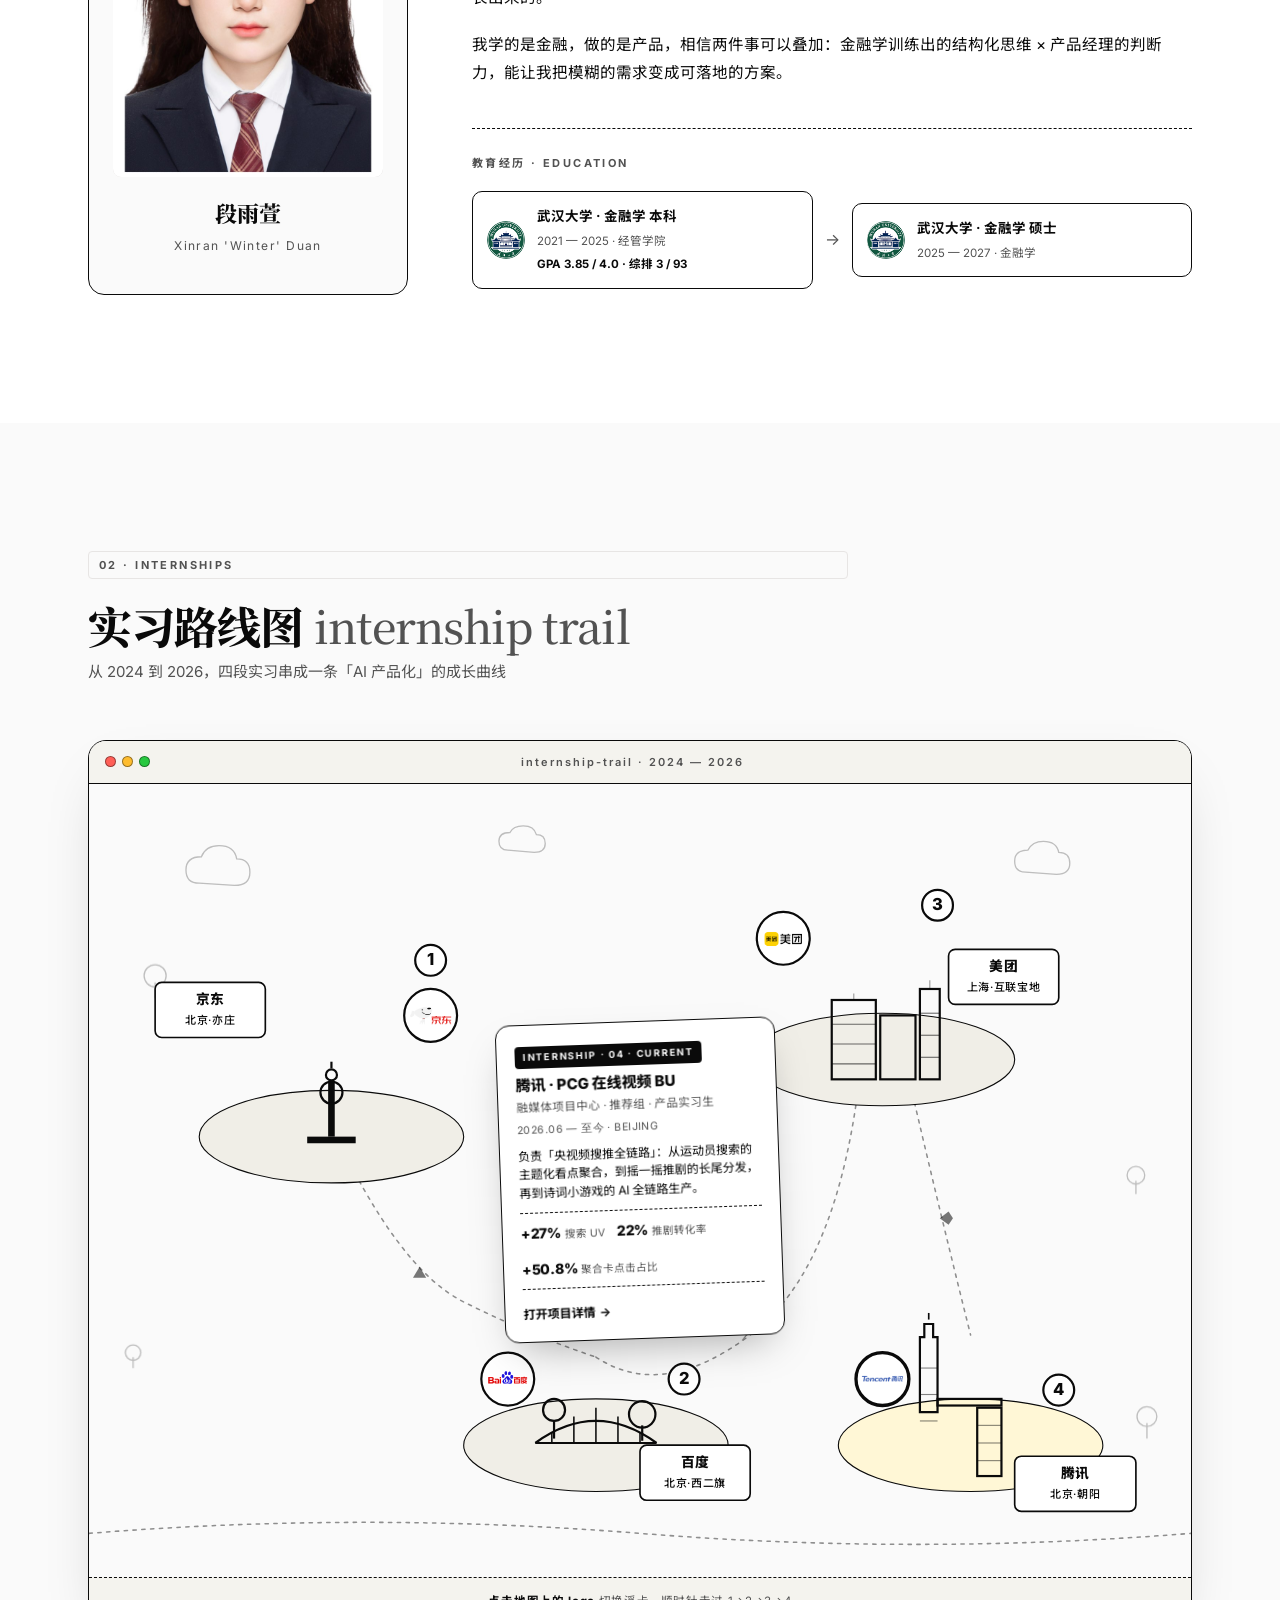
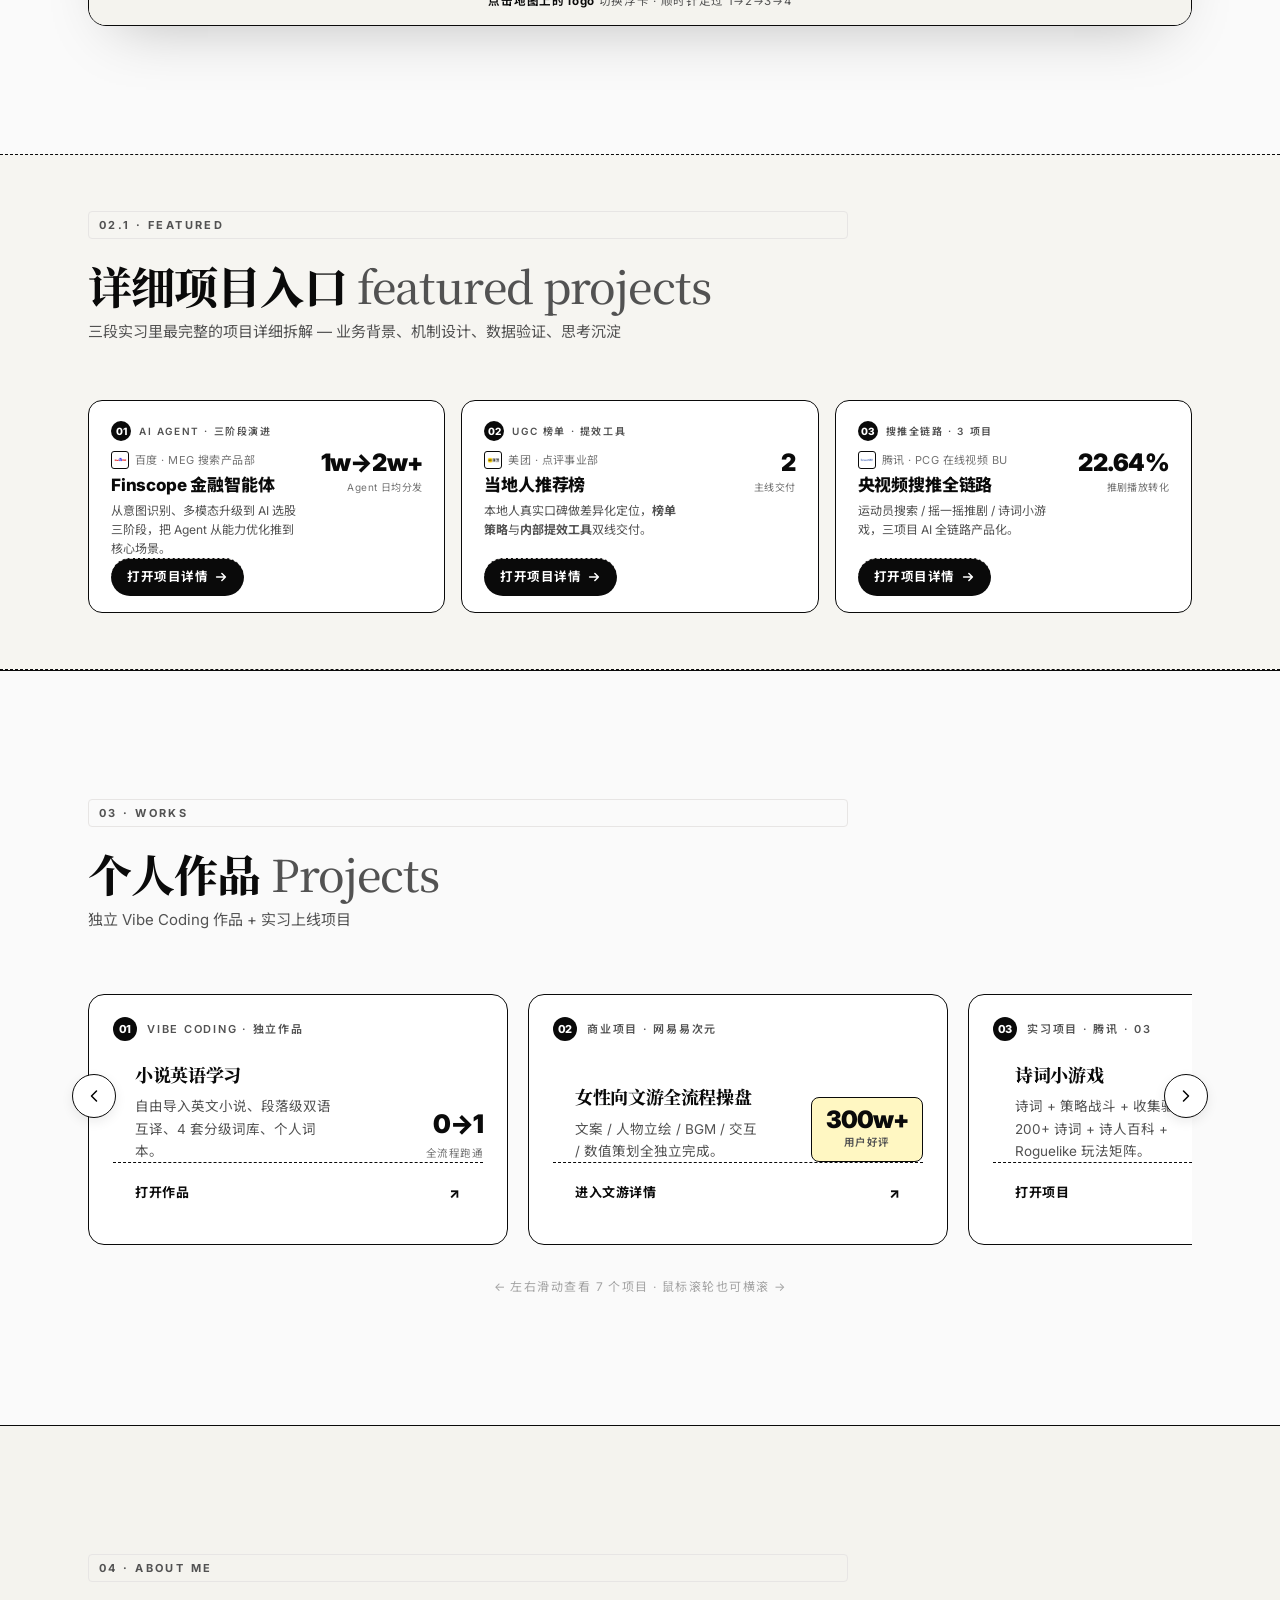
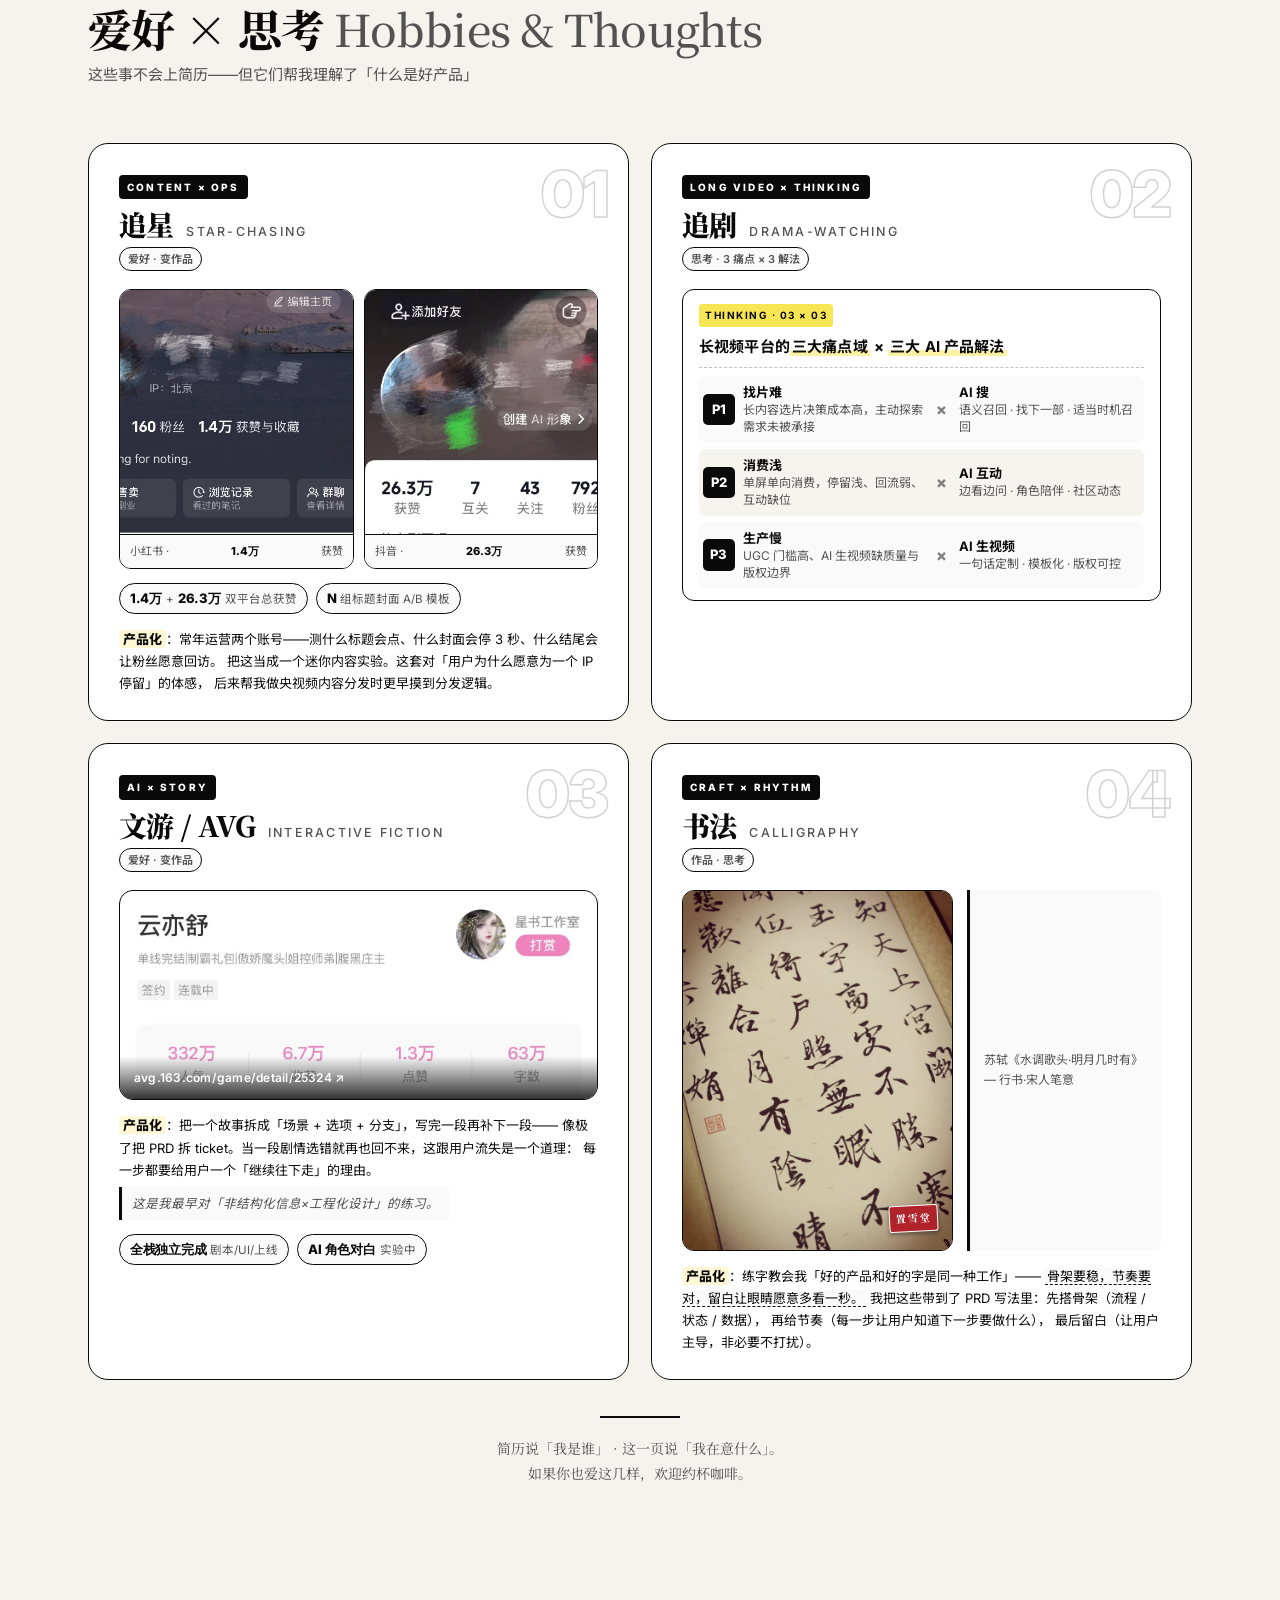
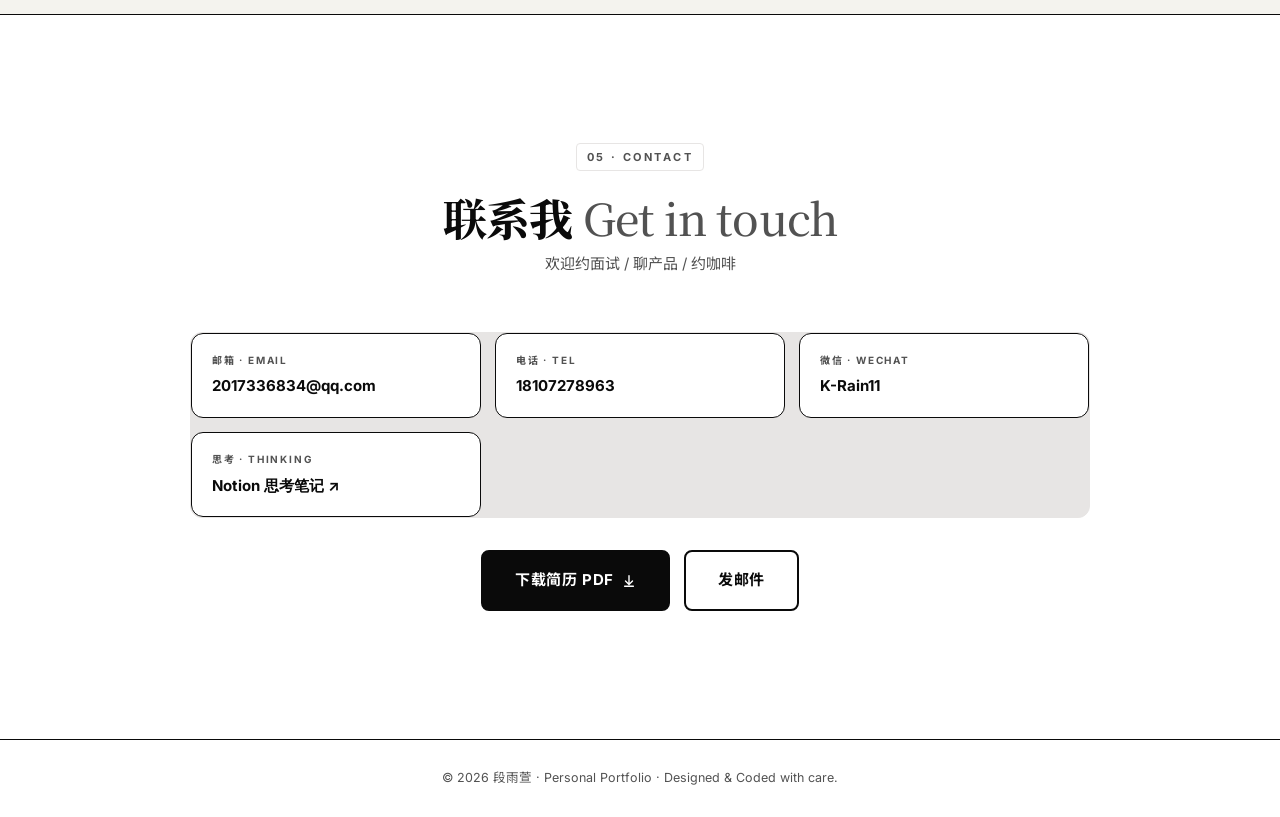
==== commit 3cc01de7: "footer修微信+删学校+加思考; 追剧删5看法; 美团卡改一行内联; 腾讯删业务主线caption+ai-choice移入产品方案+删已上线tag+加体验截图+删个人赋能" ====
--- a/index.html
+++ b/index.html
@@ -406,19 +406,12 @@
                   <span style="font-size:11px;color:#737373;letter-spacing:0.04em;">美团 · 点评事业部</span>
                 </div>
                 <h3>当地人推荐榜</h3>
+                <p>本地人真实口碑做差异化定位，<b>榜单策略</b>与<b>内部提效工具</b>双线交付。</p>
               </div>
               <div class="intern-project-card__headline">
                 <b>2</b>
                 <span>主线交付</span>
               </div>
-            </div>
-            <p class="intern-project-card__desc">
-              以<b>「本地人真实口碑」</b>为差异化定位打造榜单，两条主线齐头并进——<b>榜单策略</b>（容量测算 / 准入策略 / 反向验证）打基础，<b>内部提效工具</b>（异动商家 Skill + 智能客服 Agent）做杠杆。
-            </p>
-            <div class="intern-project-card__chips">
-              <span><b>+35%</b> 排查效率</span>
-              <span><b>80%</b> 工单自动处理</span>
-              <span><b>100+</b> 知识库沉淀</span>
             </div>
             <div class="intern-project-card__cta">
               打开项目详情
@@ -676,29 +669,20 @@
 
             <div class="hobby-card__body">
 
-              <div class="hobby-thoughtbox">
-                <h4>对长视频产品的 5 个看法</h4>
-                <ol class="hobby-thoughtbox__list">
-                  <li><b>第一性是时间</b>。长视频赢的不是流量，是愿意把 60 分钟交给你的用户。</li>
-                  <li><b>AI 的杠杆不在「生成」</b>，而在「找下一部/在合适时机召回」——这是我已经验证过的方向。</li>
-                  <li><b>单部爆款 ≠ 生态健康</b>。需要系统化的演员/剧情/标签资产沉淀。</li>
-                  <li><b>「边看边问」</b>是远被低估的高 Intent 场景——用户分心即流失，AI 介入要克制。</li>
-                  <li><b>UGC 故事 × AI 角色</b>，是最容易出社区情感连接的形态。</li>
-                </ol>
-              </div>
-
               <div class="hobby-matrix">
                 <div class="hobby-matrix__head">
                   <span class="hobby-matrix__eyebrow">THINKING · 03 × 03</span>
                   <h4 class="hobby-matrix__title">长视频平台的<span>三大痛点域</span> × <span>三大 AI 产品解法</span></h4>
                 </div>
                 <div class="hobby-matrix__grid">
+
                   <div class="hobby-matrix__row">
                     <span class="hobby-matrix__pain">P1</span>
                     <div class="hobby-matrix__painText"><b>找片难</b><span>长内容选片决策成本高，主动探索需求未被承接</span></div>
                     <span class="hobby-matrix__cross">×</span>
                     <div class="hobby-matrix__solText"><b>AI 搜</b><span>语义召回 · 找下一部 · 适当时机召回</span></div>
                   </div>
+
                   <div class="hobby-matrix__row">
                     <span class="hobby-matrix__pain">P2</span>
                     <div class="hobby-matrix__painText"><b>消费浅</b><span>单屏单向消费，停留浅、回流弱、互动缺位</span></div>
@@ -811,13 +795,13 @@
             <div class="contact-val">18107278963</div>
           </a>
           <div class="contact-card">
-            <div class="contact-label">��信 · WECHAT</div>
+            <div class="contact-label">微信 · WECHAT</div>
             <div class="contact-val">K-Rain11</div>
           </div>
-          <div class="contact-card">
-            <div class="contact-label">学校 · SCHOOL</div>
-            <div class="contact-val">武汉大学 · 金融硕士</div>
-          </div>
+          <a class="contact-card" href="https://winterduan.notion.site/" target="_blank" rel="noopener">
+            <div class="contact-label">思考 · THINKING</div>
+            <div class="contact-val">Notion 思考笔记 ↗</div>
+          </a>
         </div>
 
         <div class="contact-cta-row">
--- a/styles.css
+++ b/styles.css
@@ -2105,6 +2105,72 @@
 @keyframes dot-pulse {
   0%, 100% { opacity: 1; transform: scale(1); }
   50% { opacity: 0.55; transform: scale(0.85); }
+}
+
+/* 体验截图块 · 项目内 Demo 实拍图 */
+.case-experience {
+  display: grid;
+  grid-template-columns: 1fr 1.6fr;
+  gap: 0;
+  margin: 28px 0 48px;
+  border: 1px solid var(--color-border);
+  border-radius: 18px;
+  overflow: hidden;
+  background: #fff;
+  box-shadow: 0 1px 0 #00000005;
+}
+.case-experience figcaption {
+  padding: 32px 28px;
+  display: flex;
+  flex-direction: column;
+  justify-content: center;
+  gap: 12px;
+  background: linear-gradient(180deg, #fafaf7, #fff);
+}
+.case-experience figcaption > span {
+  font-family: 'Inter', sans-serif;
+  font-size: 11px;
+  font-weight: 600;
+  letter-spacing: 0.18em;
+  text-transform: uppercase;
+  color: var(--color-text-2);
+}
+.case-experience figcaption > b {
+  font-family: 'Noto Serif SC', serif;
+  font-size: 18px;
+  line-height: 1.4;
+  font-weight: 700;
+  color: var(--color-text);
+}
+.case-experience figcaption > p {
+  margin: 4px 0 0;
+  font-size: 13px;
+  line-height: 1.55;
+  color: var(--color-text-2);
+}
+.case-experience__media {
+  display: flex;
+  align-items: center;
+  justify-content: center;
+  padding: 18px 22px;
+  background: #fff;
+}
+.case-experience__media img {
+  display: block;
+  max-width: 100%;
+  height: auto;
+  border-radius: 12px;
+  border: 1px solid var(--color-border);
+  background: #fafafa;
+}
+@media (max-width: 760px) {
+  .case-experience {
+    grid-template-columns: 1fr;
+  }
+  .case-experience figcaption,
+  .case-experience__media {
+    padding: 22px 20px;
+  }
 }
 
 .answer-brief {
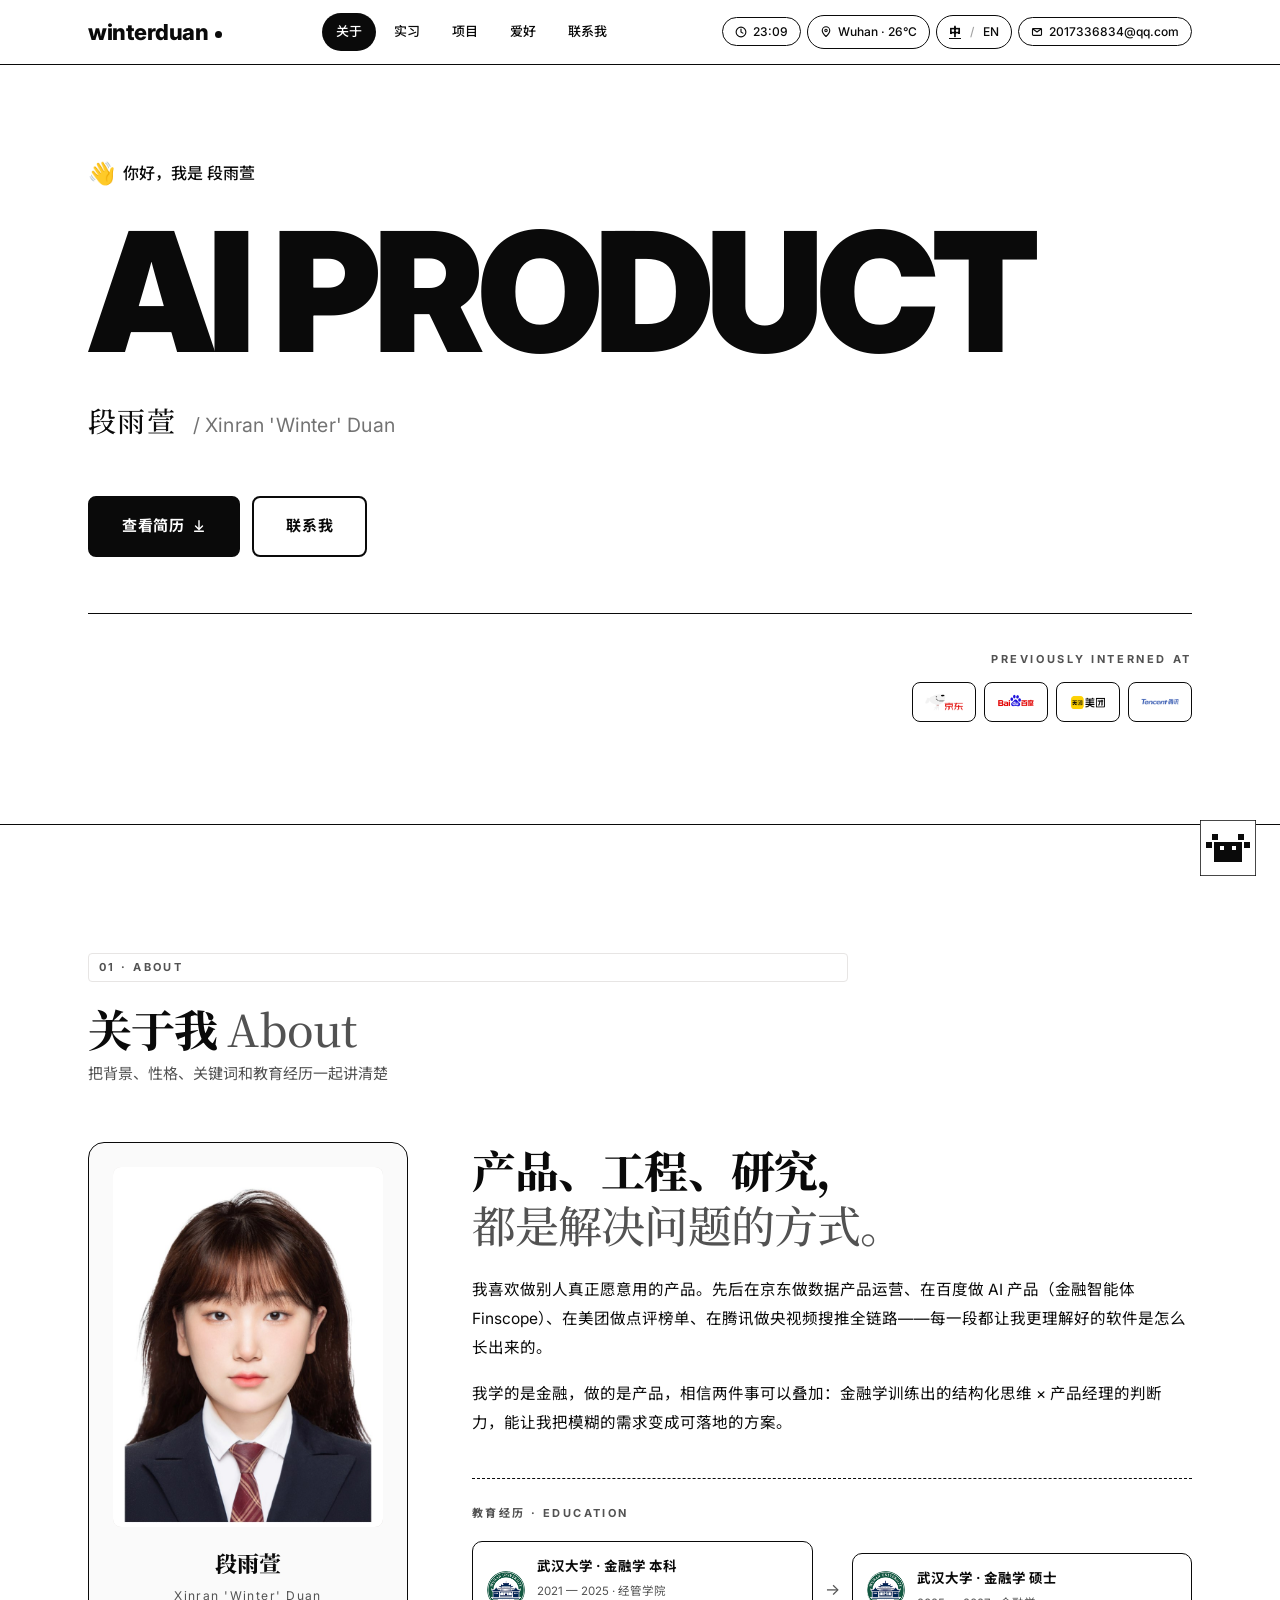
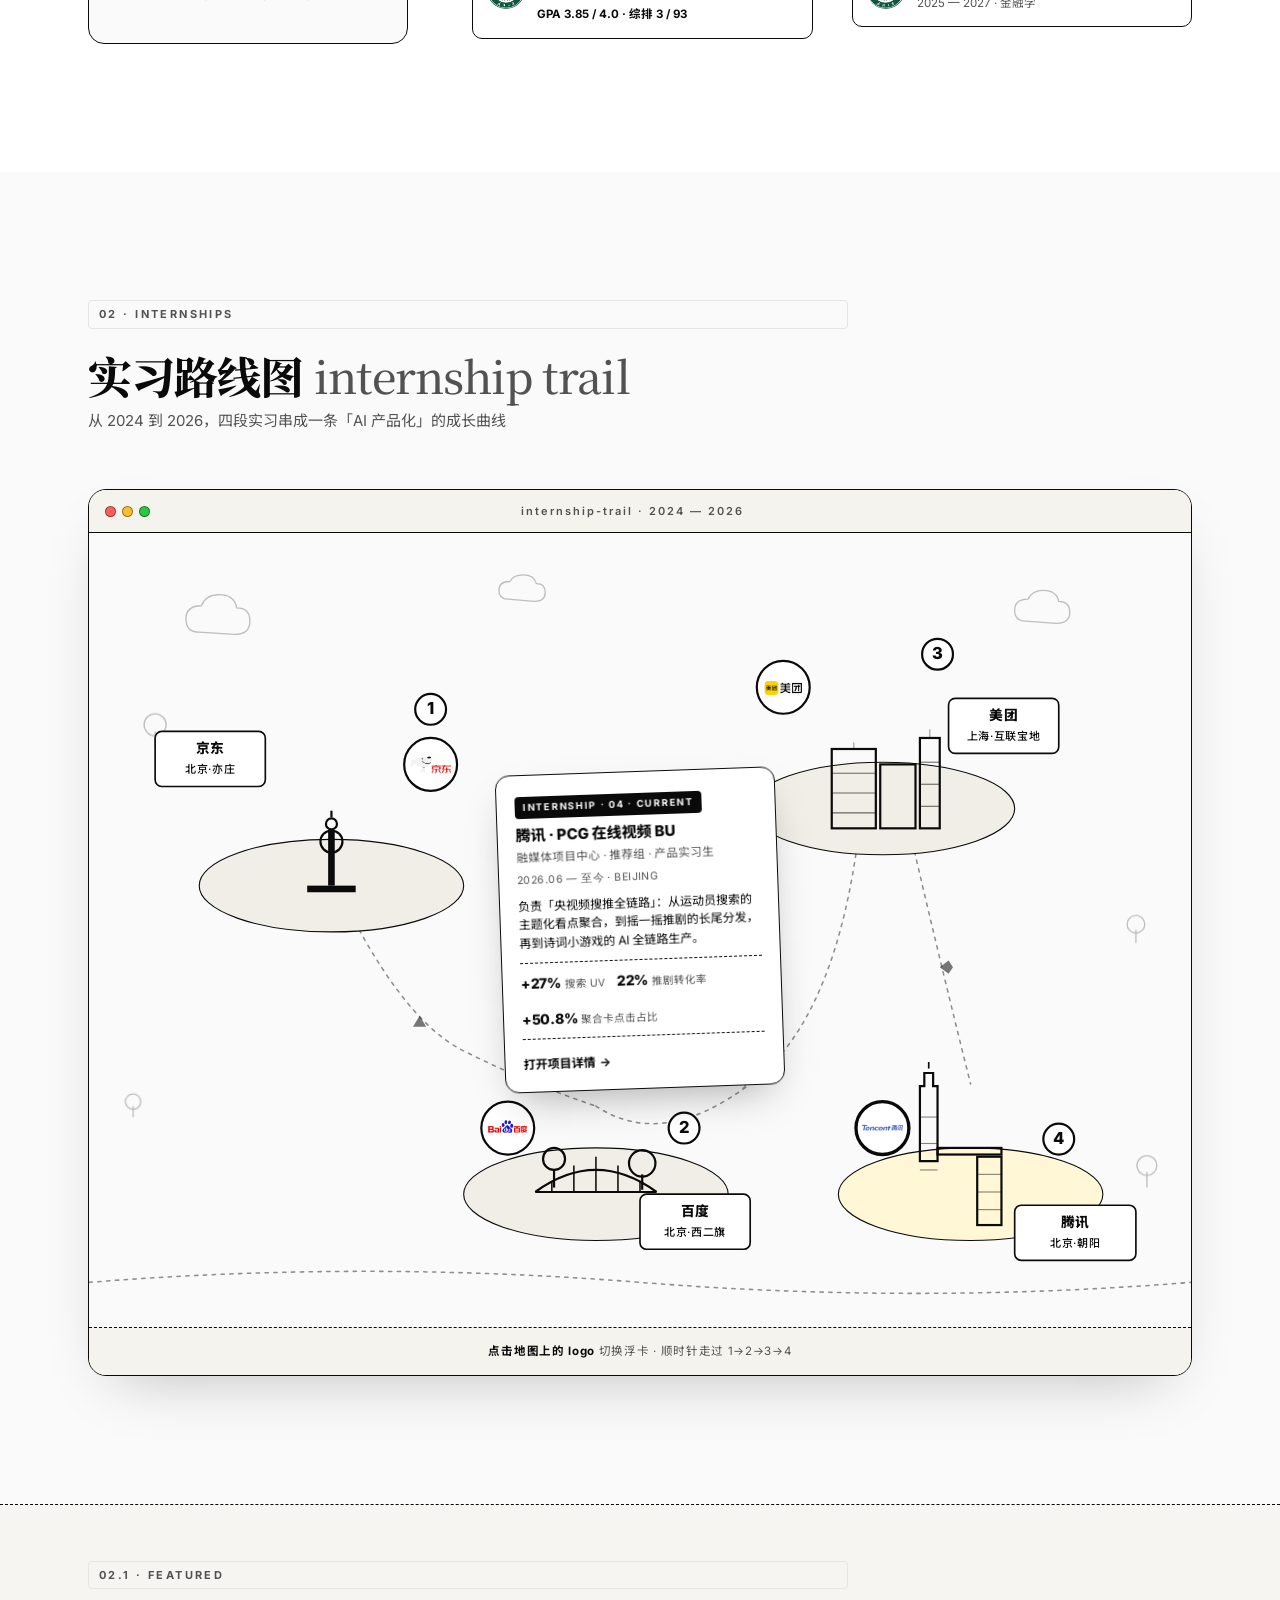
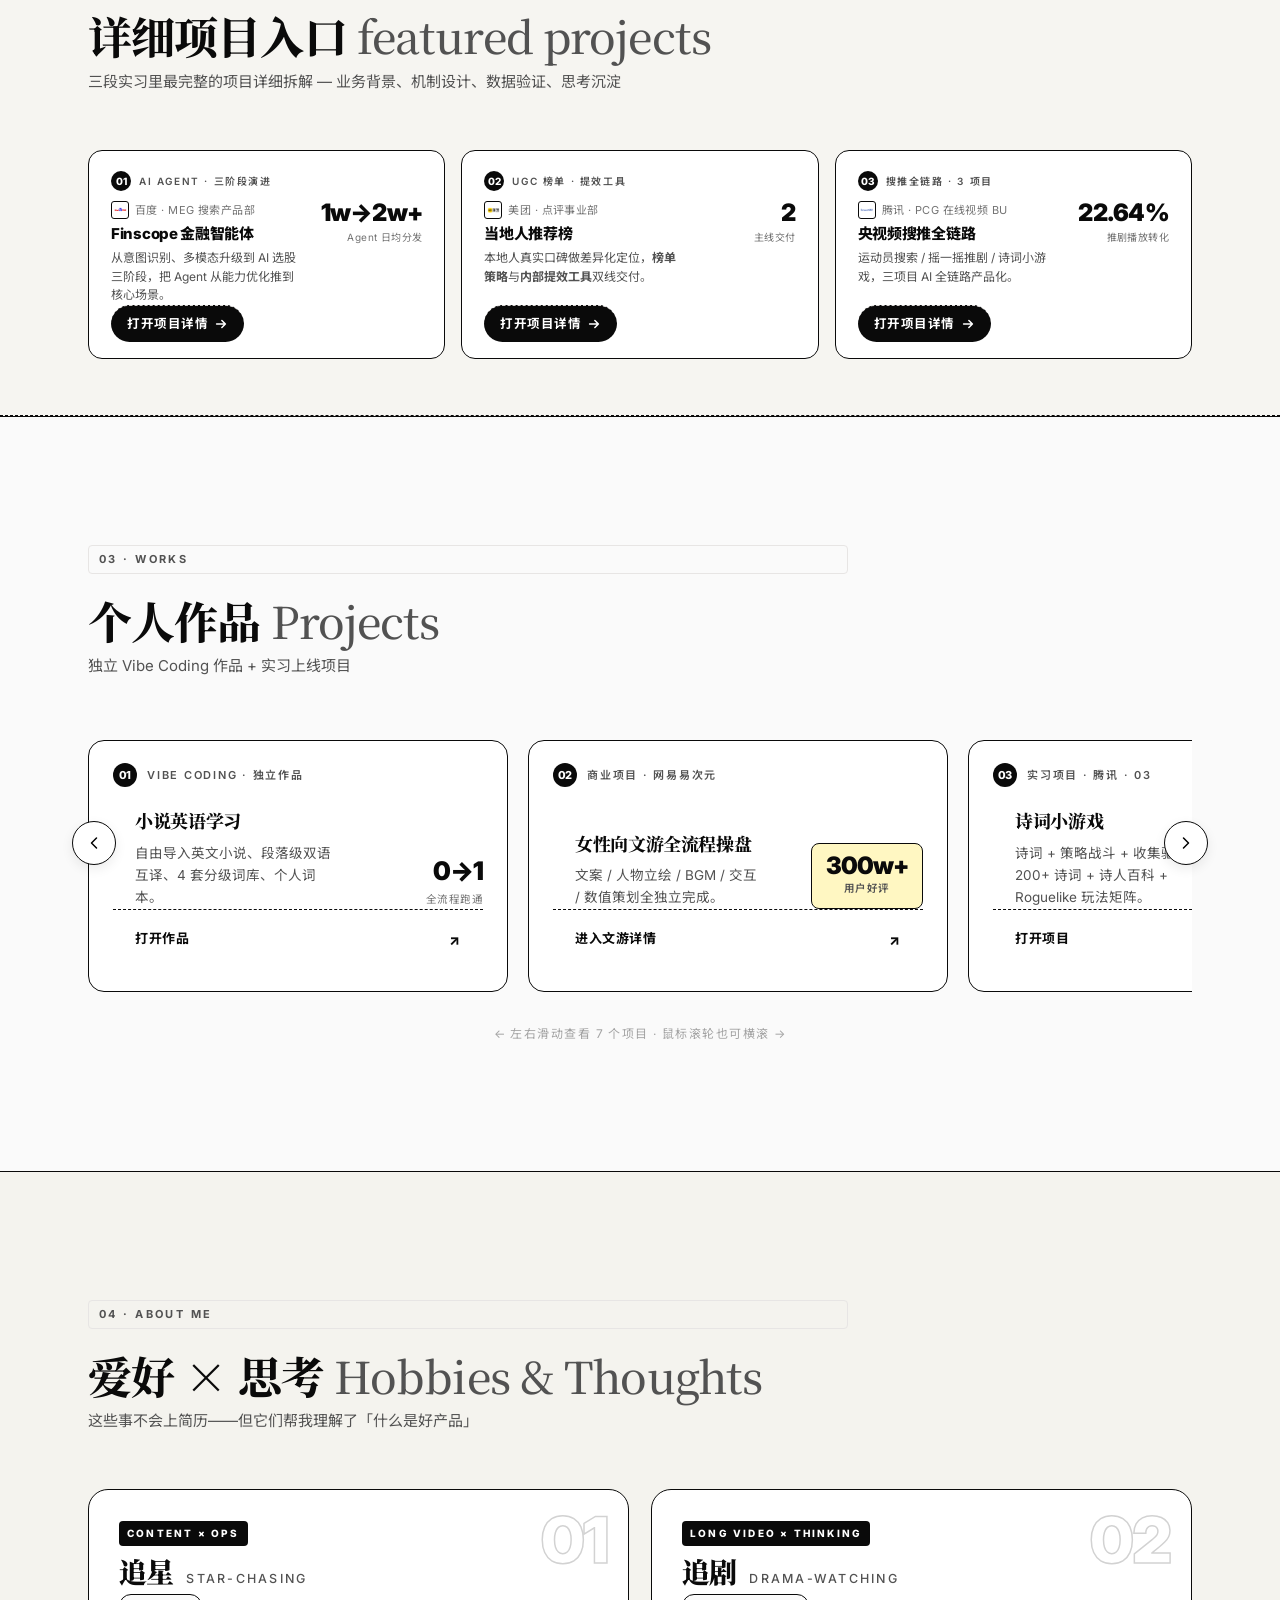
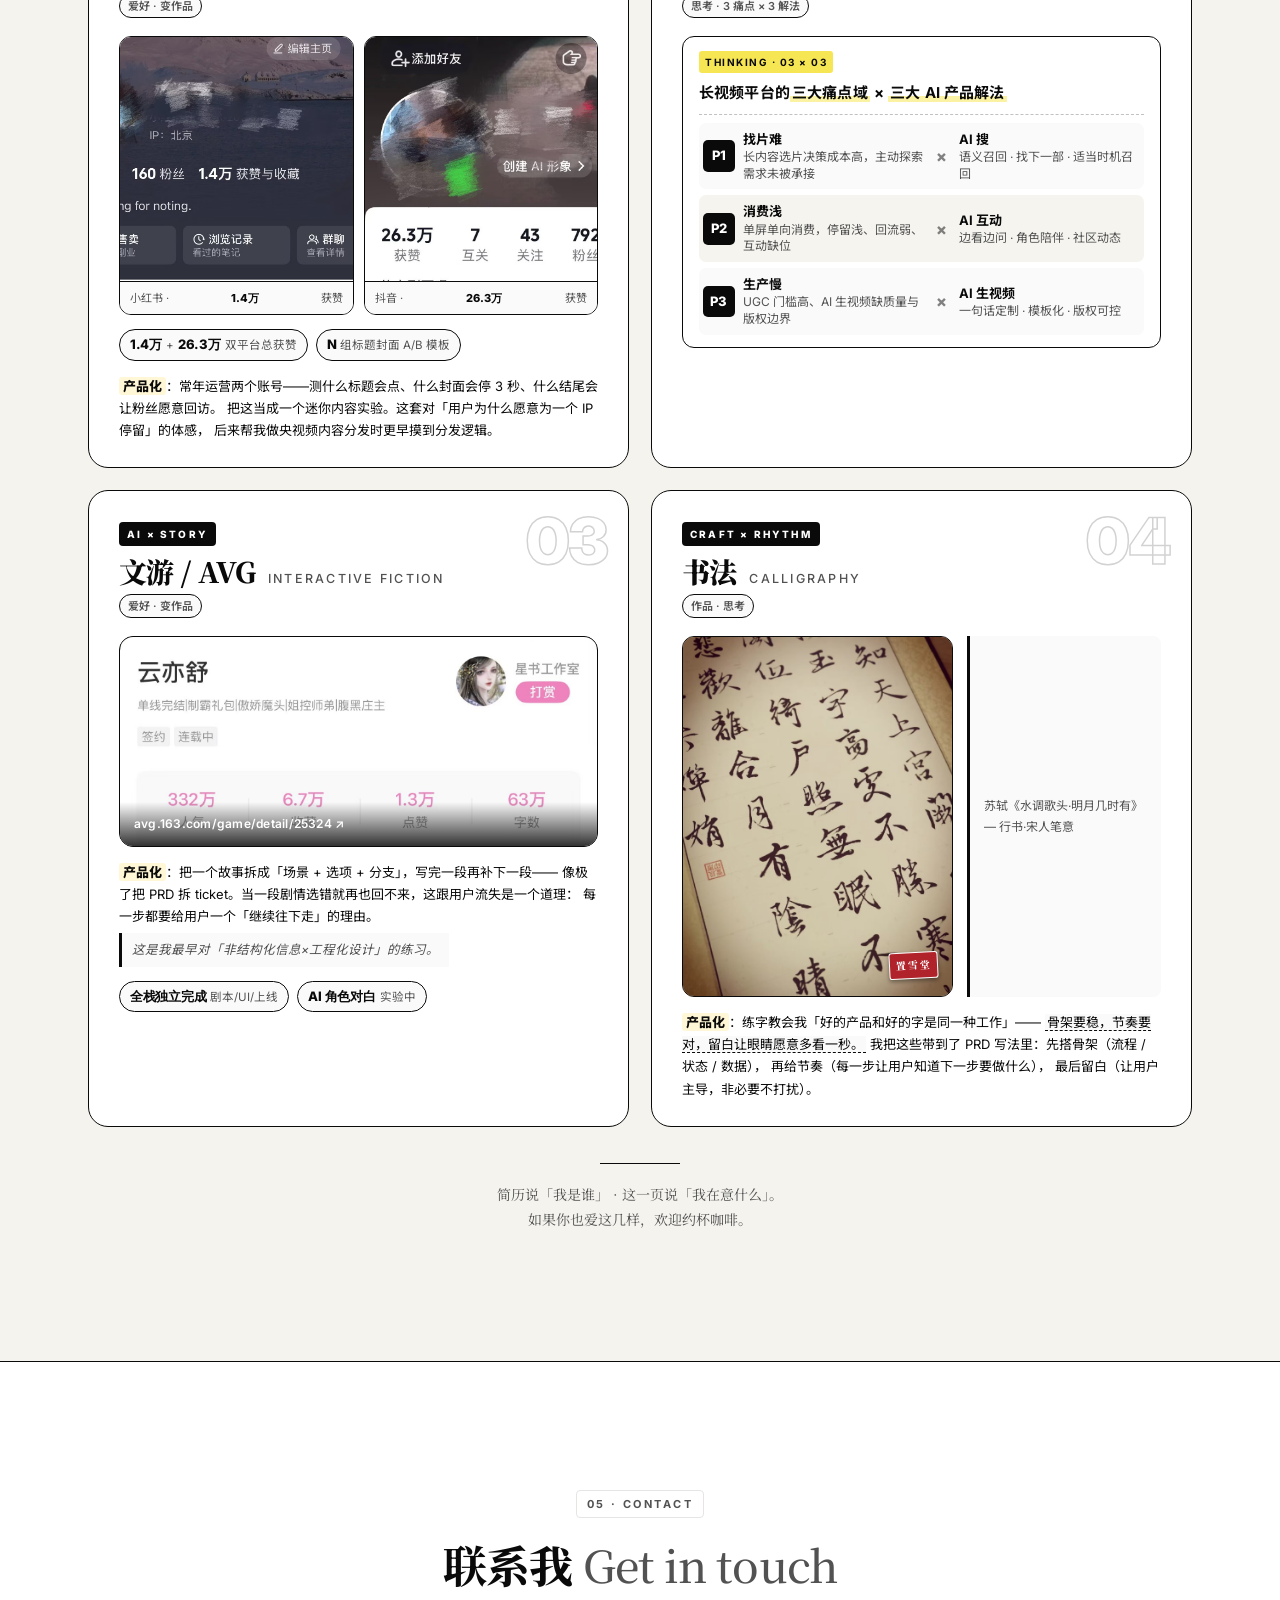
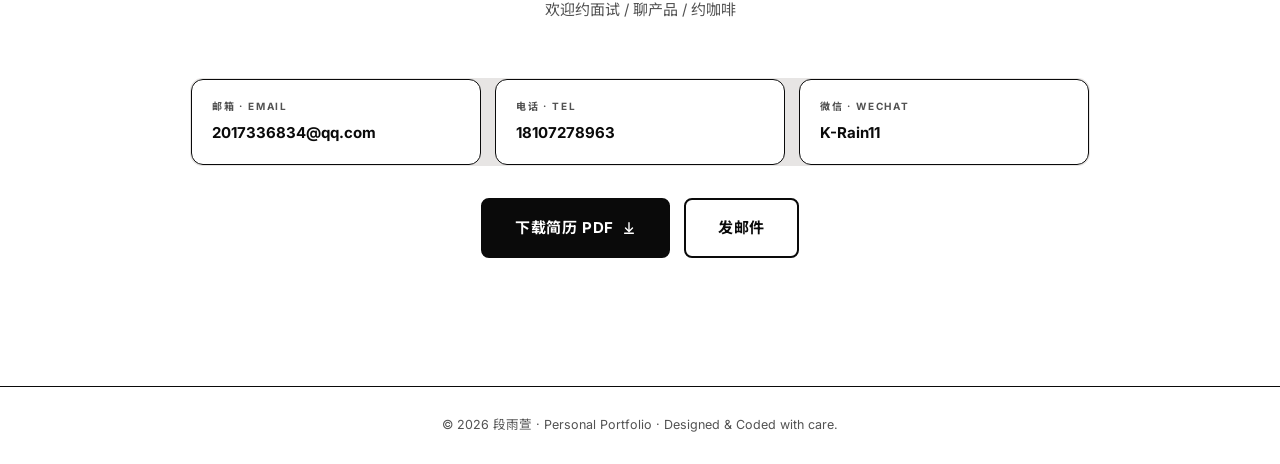
==== commit 39957d99: "首页hero AI PRODUCT放一行+删长段; 实习卡h3单行; 搜索BEFORE/AFTER改双图; 摇一摇产品价值三层+思考沉淀方法论; case-experience图缩小; 删footer" ====
--- a/index.html
+++ b/index.html
@@ -58,18 +58,11 @@
           <span>你好，我是 段雨萱</span>
         </div>
 
-        <h1 class="hero-title">
+        <h1 class="hero-title hero-title--single">
           <span class="line-solid">AI PRODUCT</span>
-          <span class="line-outline">MANAGER</span>
         </h1>
 
-        <p class="hero-name-sub">Xinran 'Winter' Duan · AI 产品经理 · 武汉大学金融硕士</p>
-
-        <p class="hero-summary">
-          武汉大学 · 金融硕士在读 · 4 段产品实习里把 AI 当「业务方」管理 ——
-          在央视频做搜推全链路，在百度 Finscope 做金融智能体，在美团做榜单，在京东做数据看板。
-          相信「金融学的结构化思维 × AI 时代的判断力」是产品经理的下一种工作方式。
-        </p>
+        <p class="hero-name-sub hero-name-sub--big">段雨萱 <span class="hero-name-en">/ Xinran 'Winter' Duan</span></p>
 
         <div class="hero-actions">
           <a class="btn btn--primary btn--lg" href="./assets/resume.pdf" download>
@@ -798,10 +791,6 @@
             <div class="contact-label">微信 · WECHAT</div>
             <div class="contact-val">K-Rain11</div>
           </div>
-          <a class="contact-card" href="https://winterduan.notion.site/" target="_blank" rel="noopener">
-            <div class="contact-label">思考 · THINKING</div>
-            <div class="contact-val">Notion 思考笔记 ↗</div>
-          </a>
         </div>
 
         <div class="contact-cta-row">
--- a/styles.css
+++ b/styles.css
@@ -687,7 +687,7 @@
 /* ---------- Contact Grid（通用联系卡片网格） ---------- */
 .contact-grid {
   display: grid;
-  grid-template-columns: repeat(4, 1fr);
+  grid-template-columns: repeat(3, 1fr);
   gap: 1px;
   background: var(--color-border);
   border: 1px solid var(--color-border);
@@ -2152,12 +2152,13 @@
   display: flex;
   align-items: center;
   justify-content: center;
-  padding: 18px 22px;
+  padding: 14px 18px;
   background: #fff;
 }
 .case-experience__media img {
   display: block;
-  max-width: 100%;
+  max-width: 560px;
+  width: 100%;
   height: auto;
   border-radius: 12px;
   border: 1px solid var(--color-border);
@@ -2498,6 +2499,35 @@
 .answer-mechanism__steps b {
   margin-bottom: 6px;
   font-size: 15px;
+}
+/* 详情模式：用于产品价值三层 / 思考沉淀方法论（更长文本） */
+.answer-mechanism__steps--detail {
+  grid-template-columns: 1fr auto 1fr auto 1fr;
+  gap: 14px;
+}
+.answer-mechanism__steps--detail div {
+  min-height: 0;
+  padding: 16px 18px;
+  gap: 8px;
+  display: flex;
+  flex-direction: column;
+  justify-content: flex-start;
+}
+.answer-mechanism__steps--detail b {
+  font-family: 'Inter', 'Noto Serif SC', serif;
+  font-size: 14px;
+  font-weight: 800;
+  color: #0a0a0a;
+  letter-spacing: -0.01em;
+}
+.answer-mechanism__steps--detail span {
+  font-size: 12.5px;
+  line-height: 1.65;
+  color: #1a1a1a;
+}
+/* 思考沉淀变体：顶部左边有更多留白，与「产品价值」章节区分 */
+.answer-mechanism--reflect {
+  background: #fafaf7;
 }
 
 .answer-mechanism__steps span {
@@ -4100,6 +4130,27 @@
   color: transparent;
   -webkit-text-stroke-width: 2px;
   -webkit-text-stroke-color: #0a0a0a;
+}
+/* 单行变体：AI PRODUCT 放一行（去掉 MANAGER 大字后） */
+.hero-title--single .line-solid {
+  display: inline-block;
+  white-space: nowrap;
+}
+/* 段雨萱 / winterduan · 巨字下方的名字 */
+.hero-name-sub--big {
+  font-family: 'Inter', 'Noto Serif SC', serif;
+  font-size: clamp(20px, 2.4vw, 28px) !important;
+  font-weight: 600;
+  color: #0a0a0a !important;
+  letter-spacing: -0.01em;
+  margin-top: clamp(20px, 2.4vw, 32px) !important;
+}
+.hero-name-sub--big .hero-name-en {
+  color: #737373;
+  font-weight: 400;
+  font-size: 0.7em;
+  margin-left: 8px;
+  letter-spacing: 0.01em;
 }
 
 /* 名字小字：英文名 + 身份标签，配合 AI PRODUCT MANAGER 巨字 */
@@ -5999,12 +6050,15 @@
   margin-bottom: 4px;
 }
 .intern-project-card h3 {
-  font-size: 17px;
+  font-size: 15px;
   font-weight: 800;
   margin: 0 0 6px;
-  line-height: 1.25;
-  color: #0a0a0a;
-  letter-spacing: -0.01em;
+  line-height: 1.2;
+  color: #0a0a0a;
+  letter-spacing: -0.02em;
+  white-space: nowrap;
+  overflow: hidden;
+  text-overflow: ellipsis;
 }
 .intern-project-card p {
   font-size: 12px;
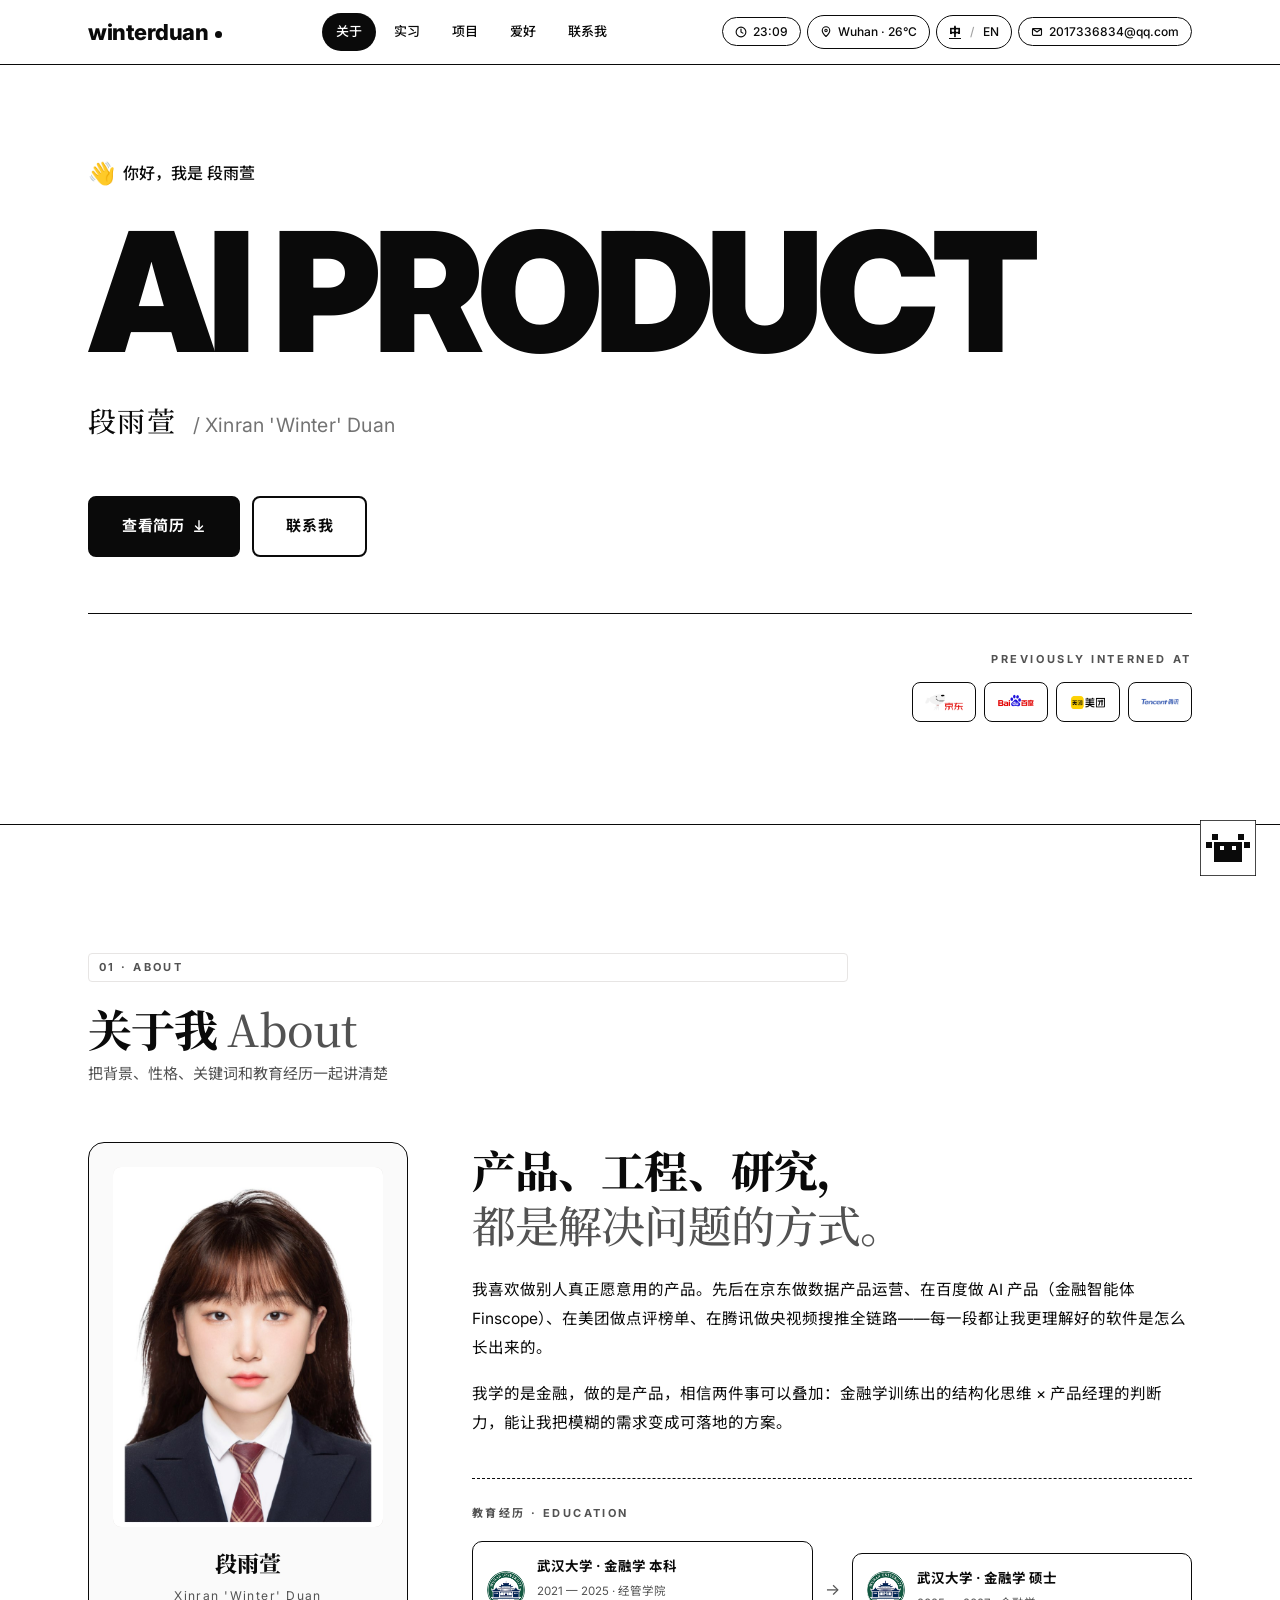
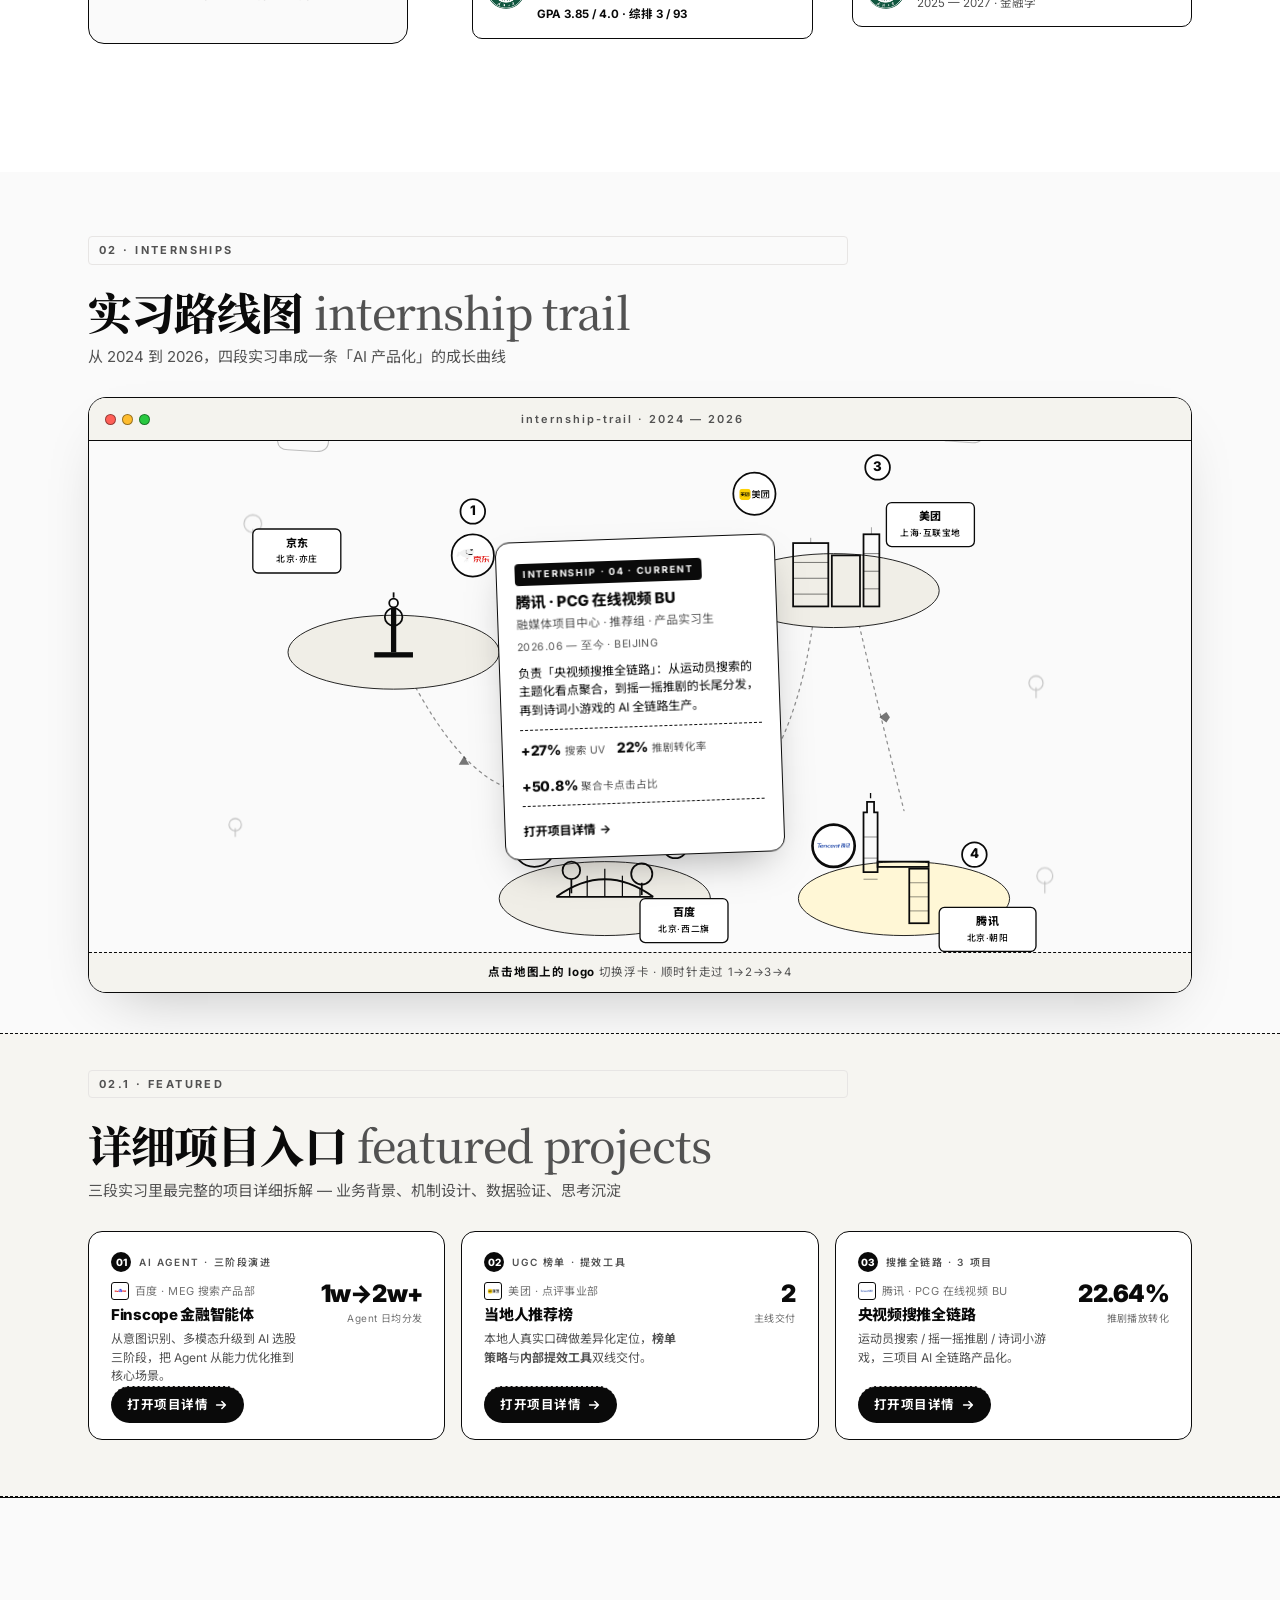
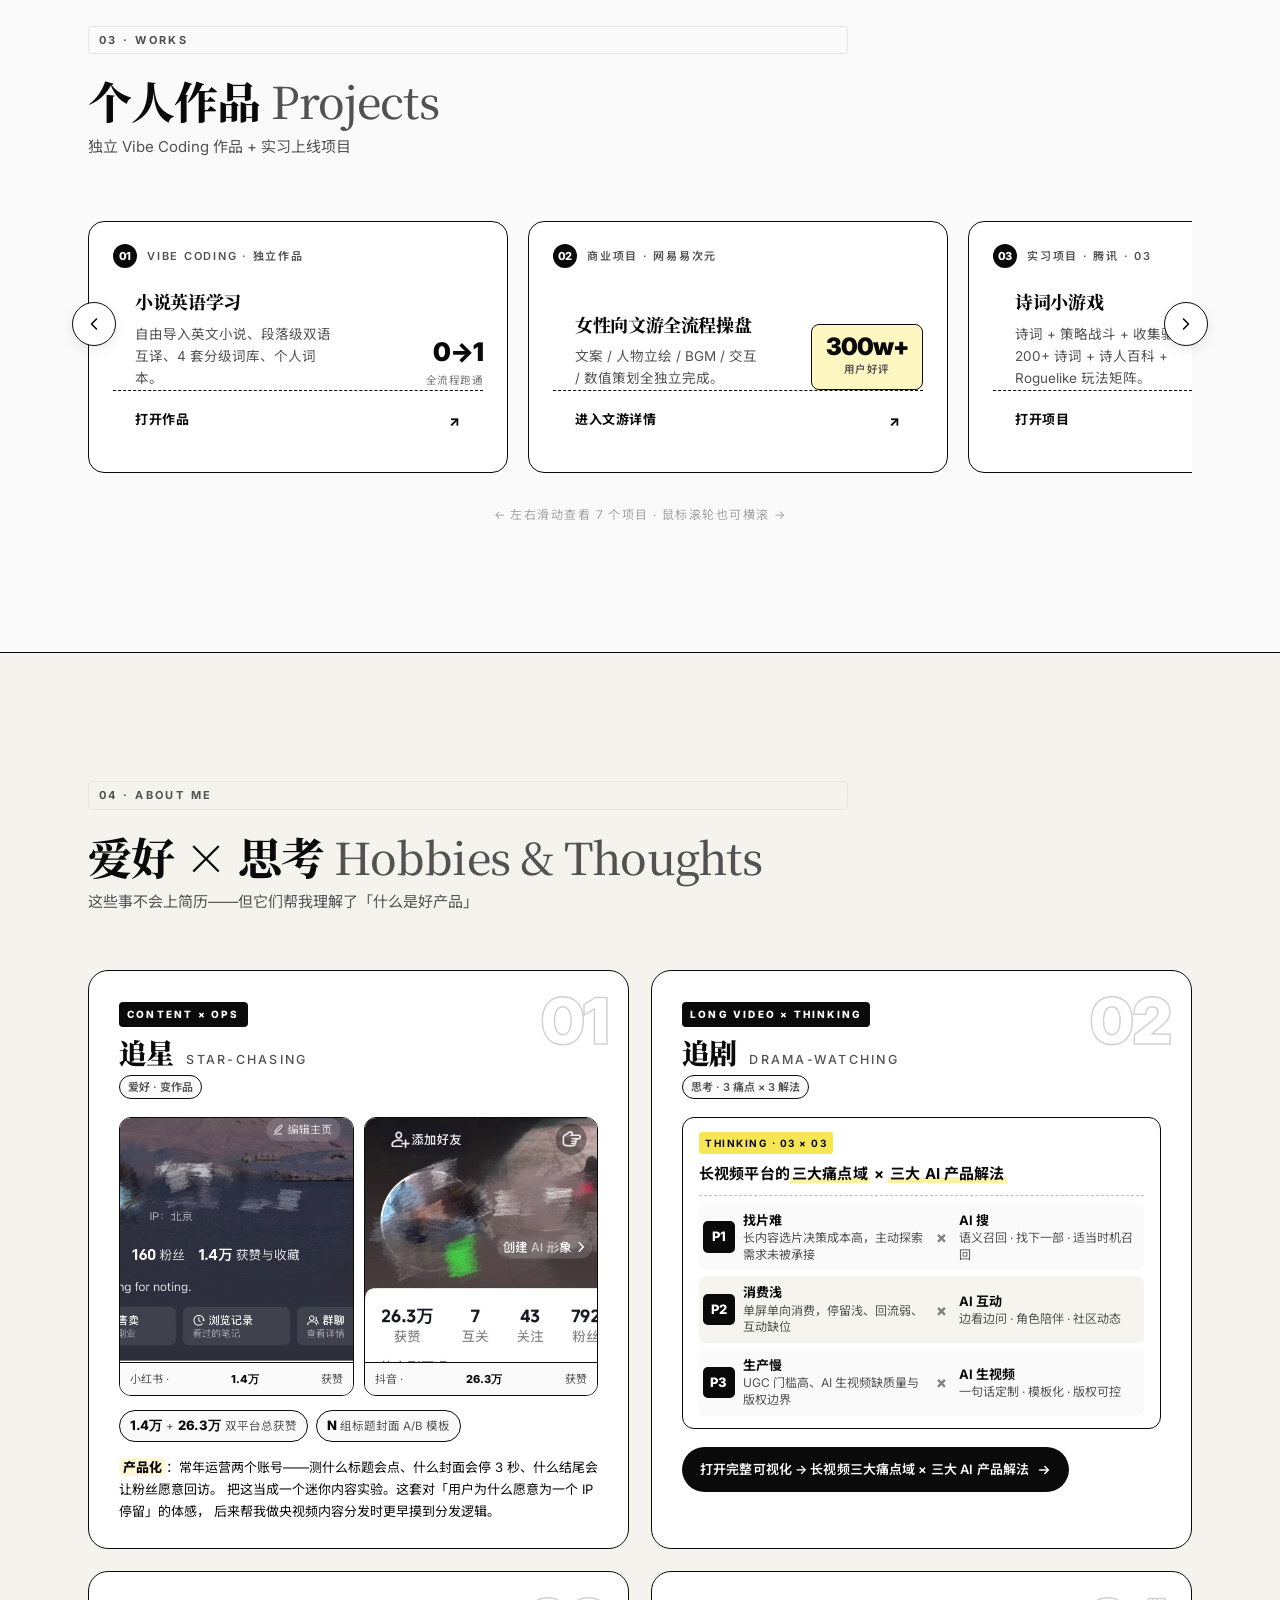
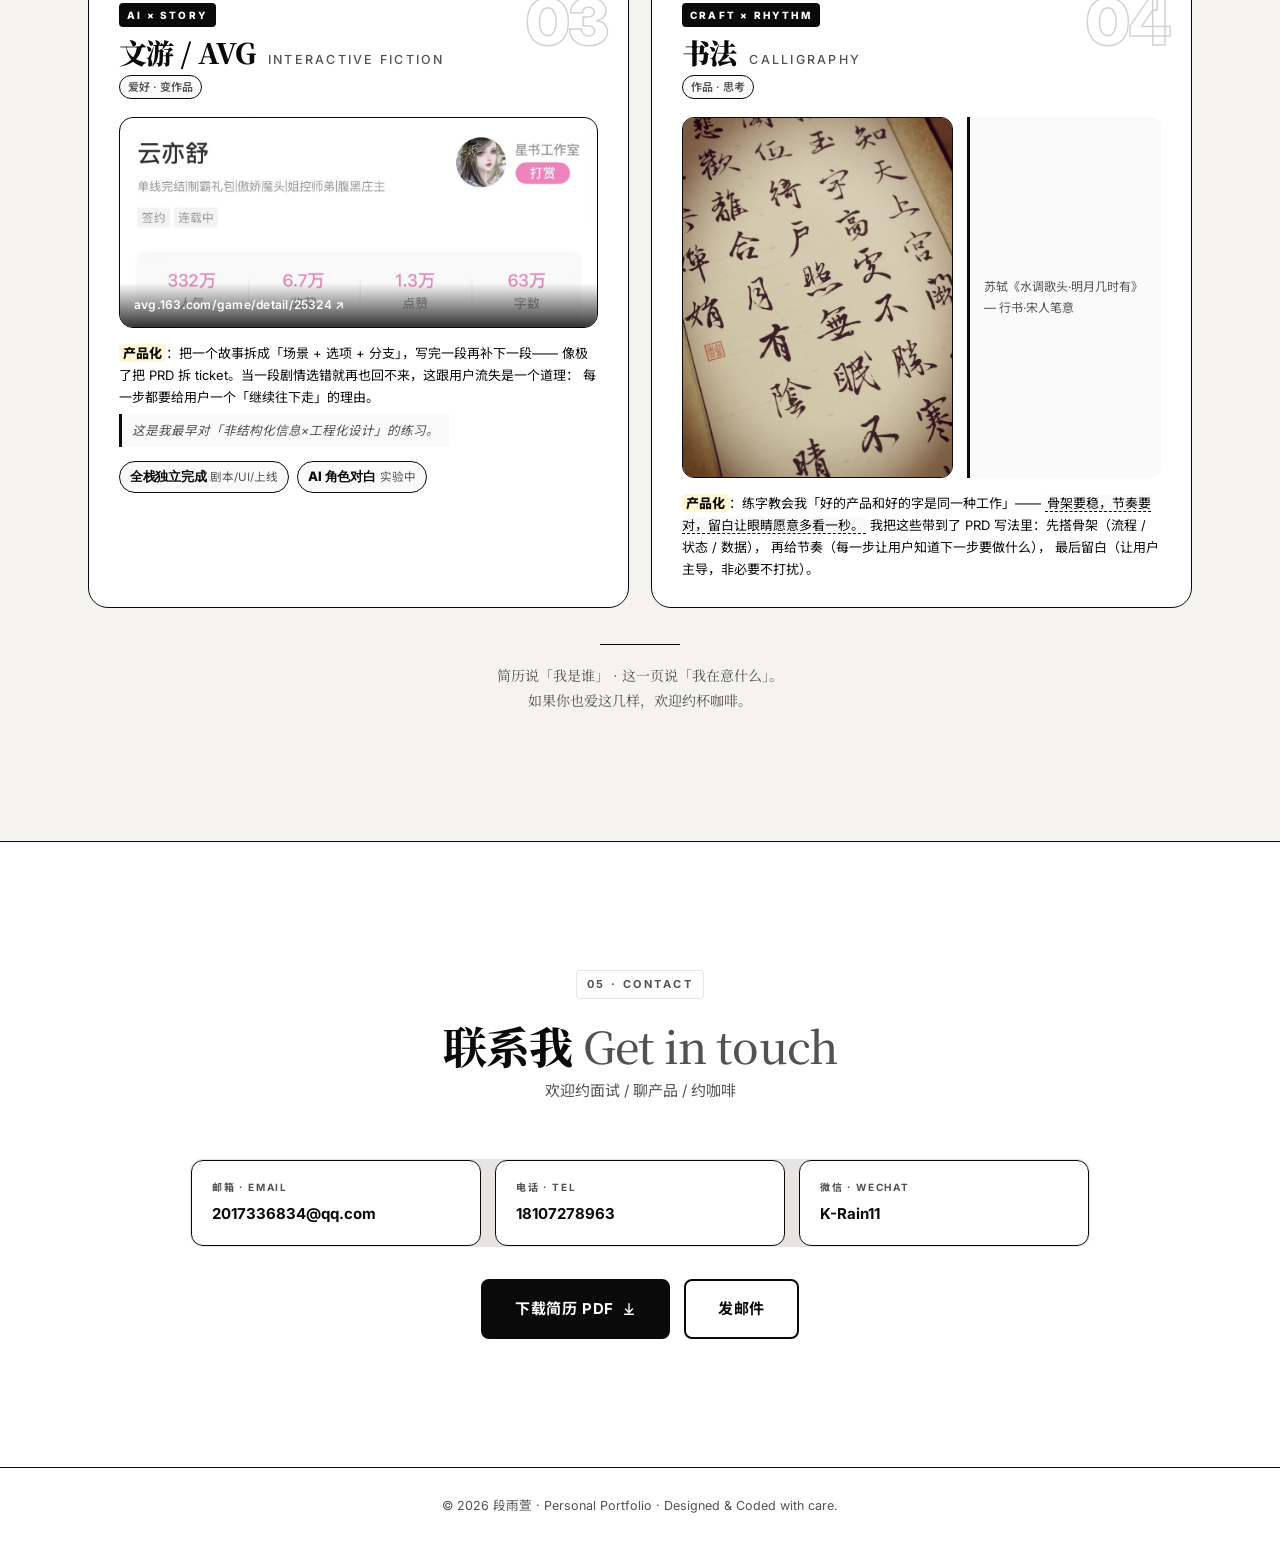
==== commit f2ba4220: "书法删置雪堂; 追剧加youku-ai链接; 实习地图缩高+贴近featured; 文游页删PLAY引导; 百度数据一行展示" ====
--- a/index.html
+++ b/index.html
@@ -163,7 +163,7 @@
 
           <div class="internship-canvas">
 
-            <svg viewBox="0 0 1000 720" class="trail-svg" xmlns="http://www.w3.org/2000/svg" aria-label="实习蛇形路径">
+            <svg viewBox="0 80 1000 580" class="trail-svg" xmlns="http://www.w3.org/2000/svg" aria-label="实习蛇形路径">
 
               <!-- 远景云朵装饰 -->
               <g class="trail-deco-cloud">
@@ -691,6 +691,11 @@
                 </div>
               </div>
 
+              <a class="hobby-matrix__link" href="./youku-ai/index.html">
+                <span>打开完整可视化 → 长视频三大痛点域 × 三大 AI 产品解法</span>
+                <svg viewBox="0 0 16 16" width="14" height="14" fill="none" stroke="currentColor" stroke-width="1.8" stroke-linecap="round" stroke-linejoin="round"><path d="M3 8h10M9 4l4 4-4 4"/></svg>
+              </a>
+
             </div>
           </article>
 
@@ -741,7 +746,6 @@
               <div class="hobby-illust">
                 <a class="hobby-calligraphy" href="javascript:void(0)" aria-label="苏轼《水调歌头》">
                   <img src="./assets/me-calligraphy.png" alt="苏轼《水调歌头》行书" loading="lazy" />
-                  <div class="hobby-calligraphy__seal">置雪堂</div>
                 </a>
                 <div class="hobby-illust__caption">
                   苏轼《水调歌头·明月几时有》<br/>— 行书·宋人笔意
--- a/styles.css
+++ b/styles.css
@@ -1150,27 +1150,31 @@
 .loop-summary-row {
   display: flex;
   flex-wrap: wrap;
-  gap: 48px 72px;
+  gap: 28px 32px;
+  justify-content: space-between;
 }
 .loop-summary-item {
   display: flex;
   gap: 12px;
   align-items: flex-start;
+  flex: 1 1 0;
+  min-width: 0;
 }
 .loop-summary-num {
   font-family: "Inter", "SF Mono", "JetBrains Mono", "Cascadia Code", "PingFang SC", "Microsoft YaHei", "Noto Sans Mono CJK SC", monospace;
-  font-size: clamp(28px, 3.2vw, 40px);
+  font-size: clamp(24px, 2.6vw, 34px);
   font-weight: 700;
   color: var(--color-text);
   line-height: 1;
   letter-spacing: -0.03em;
+  white-space: nowrap;
 }
 .loop-summary-label {
-  font-size: 13px;
+  font-size: 12.5px;
   color: #a8a29e;
   line-height: 1.4;
-  max-width: 120px;
-  padding-top: 6px;
+  max-width: 140px;
+  padding-top: 4px;
 }
 
 /* -------- 阶段卡片 -------- */
@@ -1536,7 +1540,7 @@
     gap: 32px;
   }
   .loop-summary-row {
-    gap: 32px 40px;
+    gap: 18px 20px;
   }
   .loop-screens {
     grid-template-columns: 1fr;
@@ -4503,9 +4507,12 @@
    实习 · 蛇形路径（trail mode）
    ============================================================ */
 .internship-section {
-  padding: clamp(80px, 10vw, 128px) 0;
+  padding: clamp(40px, 5vw, 64px) 0 clamp(28px, 3.5vw, 40px);
   border-top: 1px solid #0a0a0a;
   background: #fafafa;
+}
+.internship-section .section-head {
+  margin-bottom: clamp(20px, 2.5vw, 28px);
 }
 
 /* 仿 macOS 窗口 */
@@ -4549,6 +4556,8 @@
 }
 .trail-svg {
   width: 100%;
+  max-width: 880px;
+  margin: 0 auto;
   height: auto;
   display: block;
 }
@@ -4750,7 +4759,7 @@
   font-size: 11.5px;
   color: #525252;
   letter-spacing: 0.06em;
-  padding: 14px 16px;
+  padding: 10px 16px;
   border-top: 1px dashed #0a0a0a;
   background: #f4f3ee;
 }
@@ -5412,6 +5421,33 @@
   }
 }
 
+/* 三大痛点矩阵下方的可视化入口链接 */
+.hobby-matrix__link {
+  display: inline-flex;
+  align-items: center;
+  gap: 8px;
+  margin-top: 18px;
+  padding: 12px 18px;
+  background: #0a0a0a;
+  color: #fafafa;
+  border-radius: 999px;
+  font-size: 13px;
+  font-weight: 600;
+  letter-spacing: 0.01em;
+  text-decoration: none;
+  transition: background 0.2s ease, transform 0.2s ease;
+}
+.hobby-matrix__link:hover {
+  background: #262626;
+  transform: translateX(2px);
+}
+.hobby-matrix__link svg {
+  transition: transform 0.2s ease;
+}
+.hobby-matrix__link:hover svg {
+  transform: translateX(2px);
+}
+
 /* ============== hobby 03 · AVG 大截图 + 角标 ============== */
 .hobby-screenshot {
   display: block;
@@ -5958,10 +5994,13 @@
 
 /* ============== 实习路线图下项目入口卡 ============== */
 .intern-project-entries {
-  padding: clamp(32px, 5vw, 56px) 0;
+  padding: clamp(20px, 3vw, 36px) 0 clamp(32px, 5vw, 56px);
   background: var(--color-soft, #f6f5f1);
   border-top: 1.5px dashed #0a0a0a;
   border-bottom: 1.5px dashed #0a0a0a;
+}
+.intern-project-entries .section-head {
+  margin-bottom: clamp(20px, 2.5vw, 28px);
 }
 .intern-project-grid {
   display: grid;
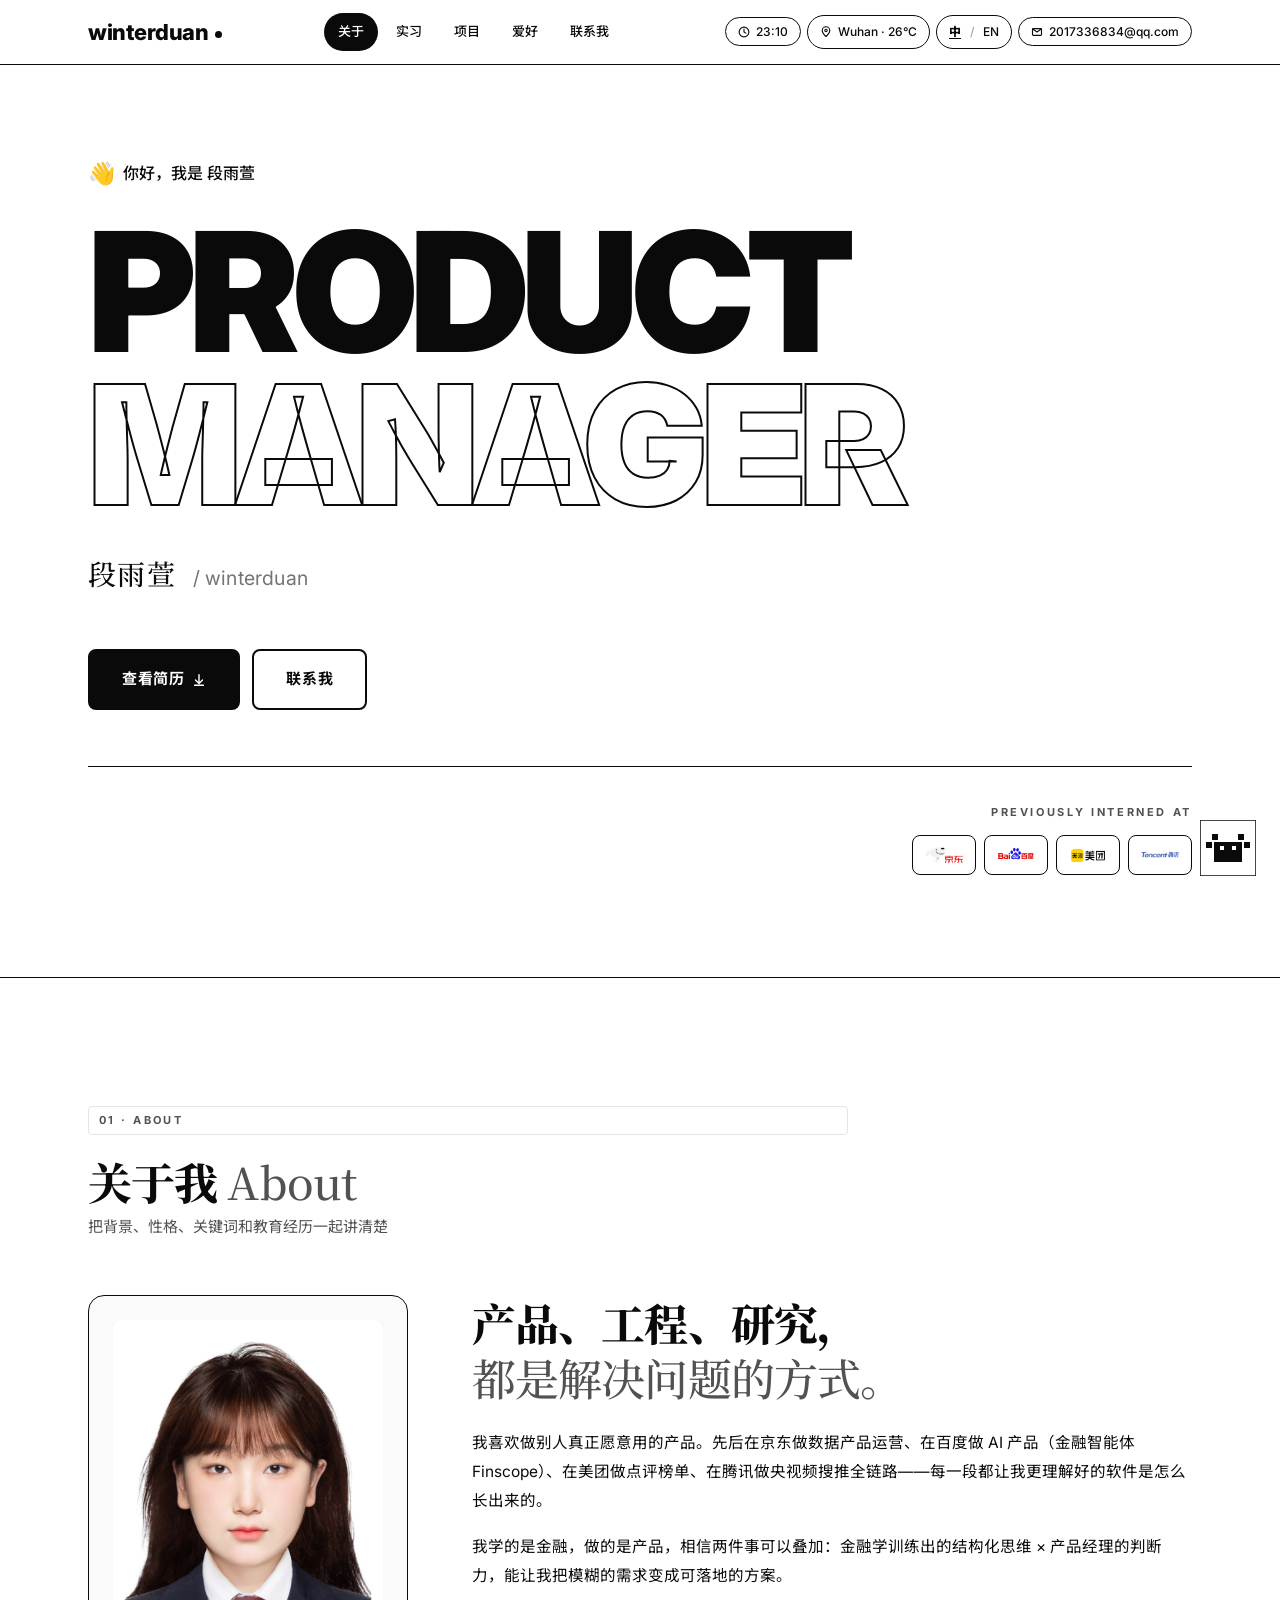
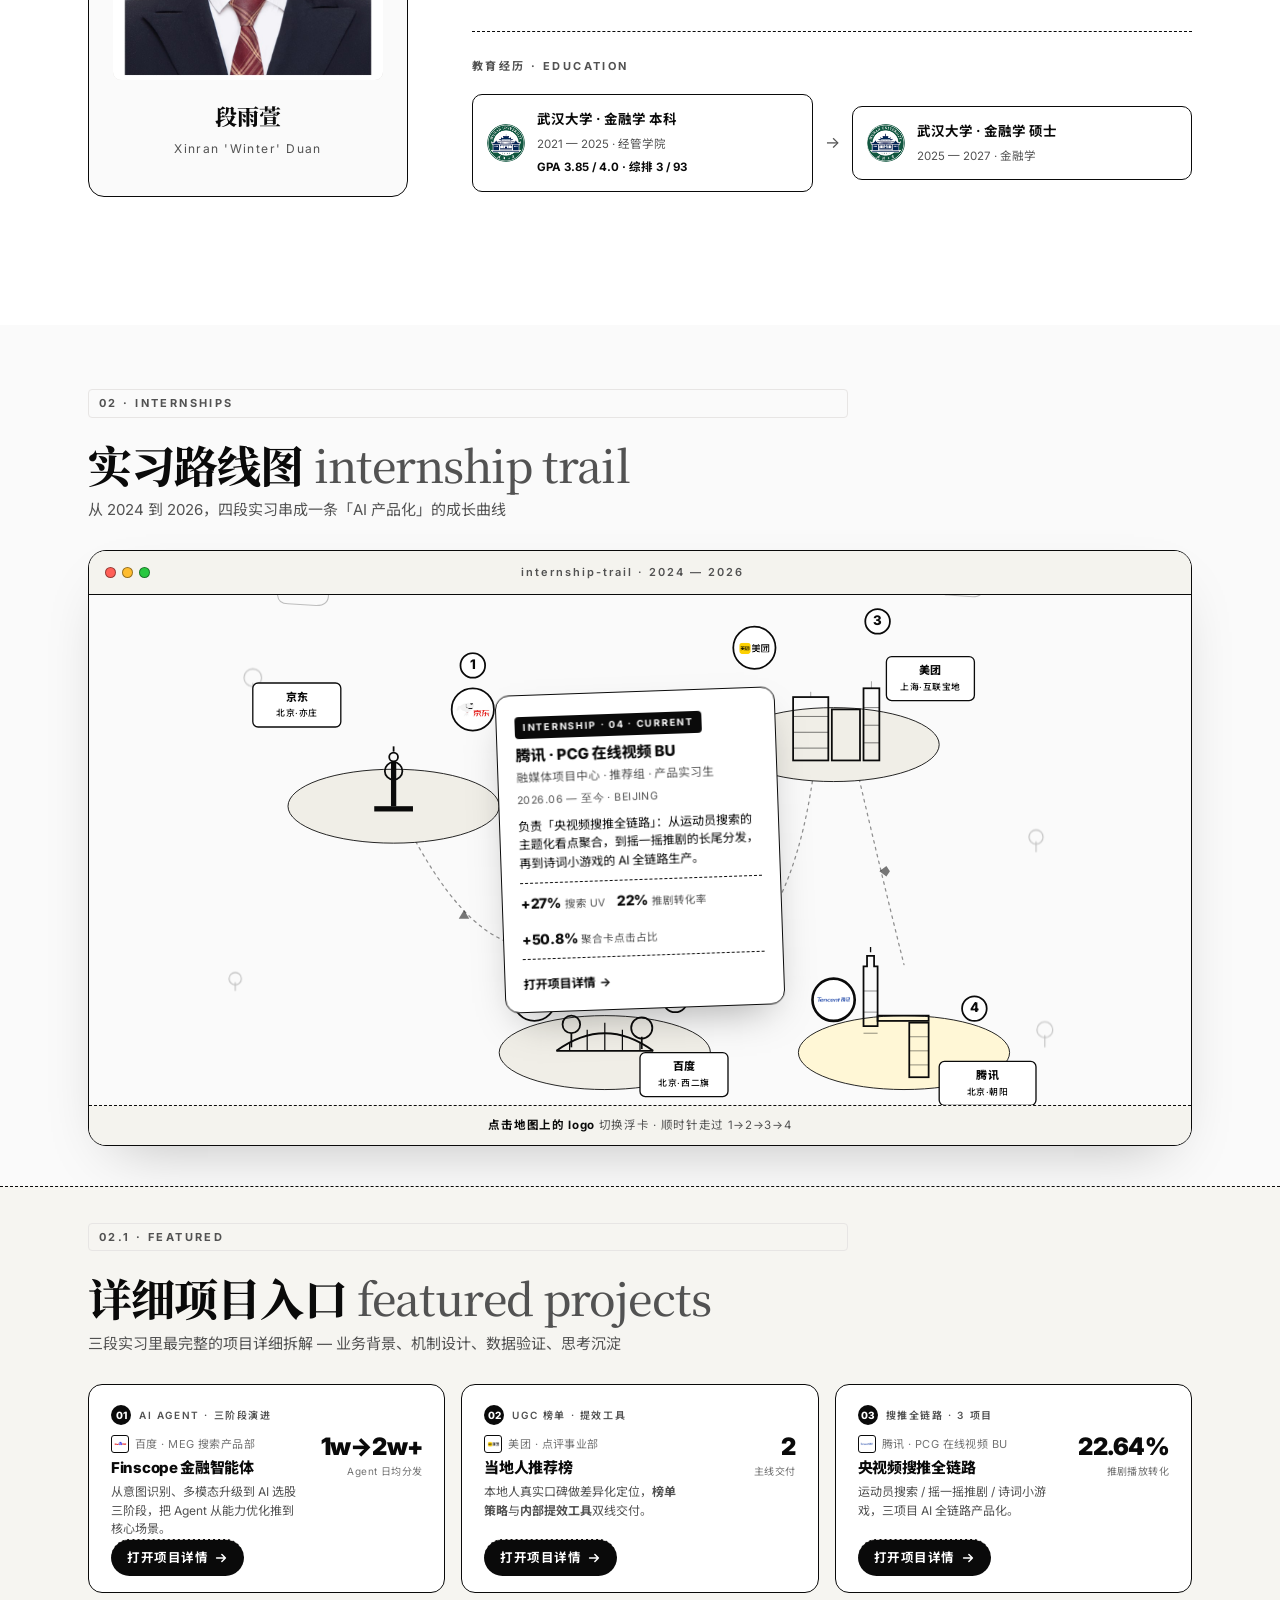
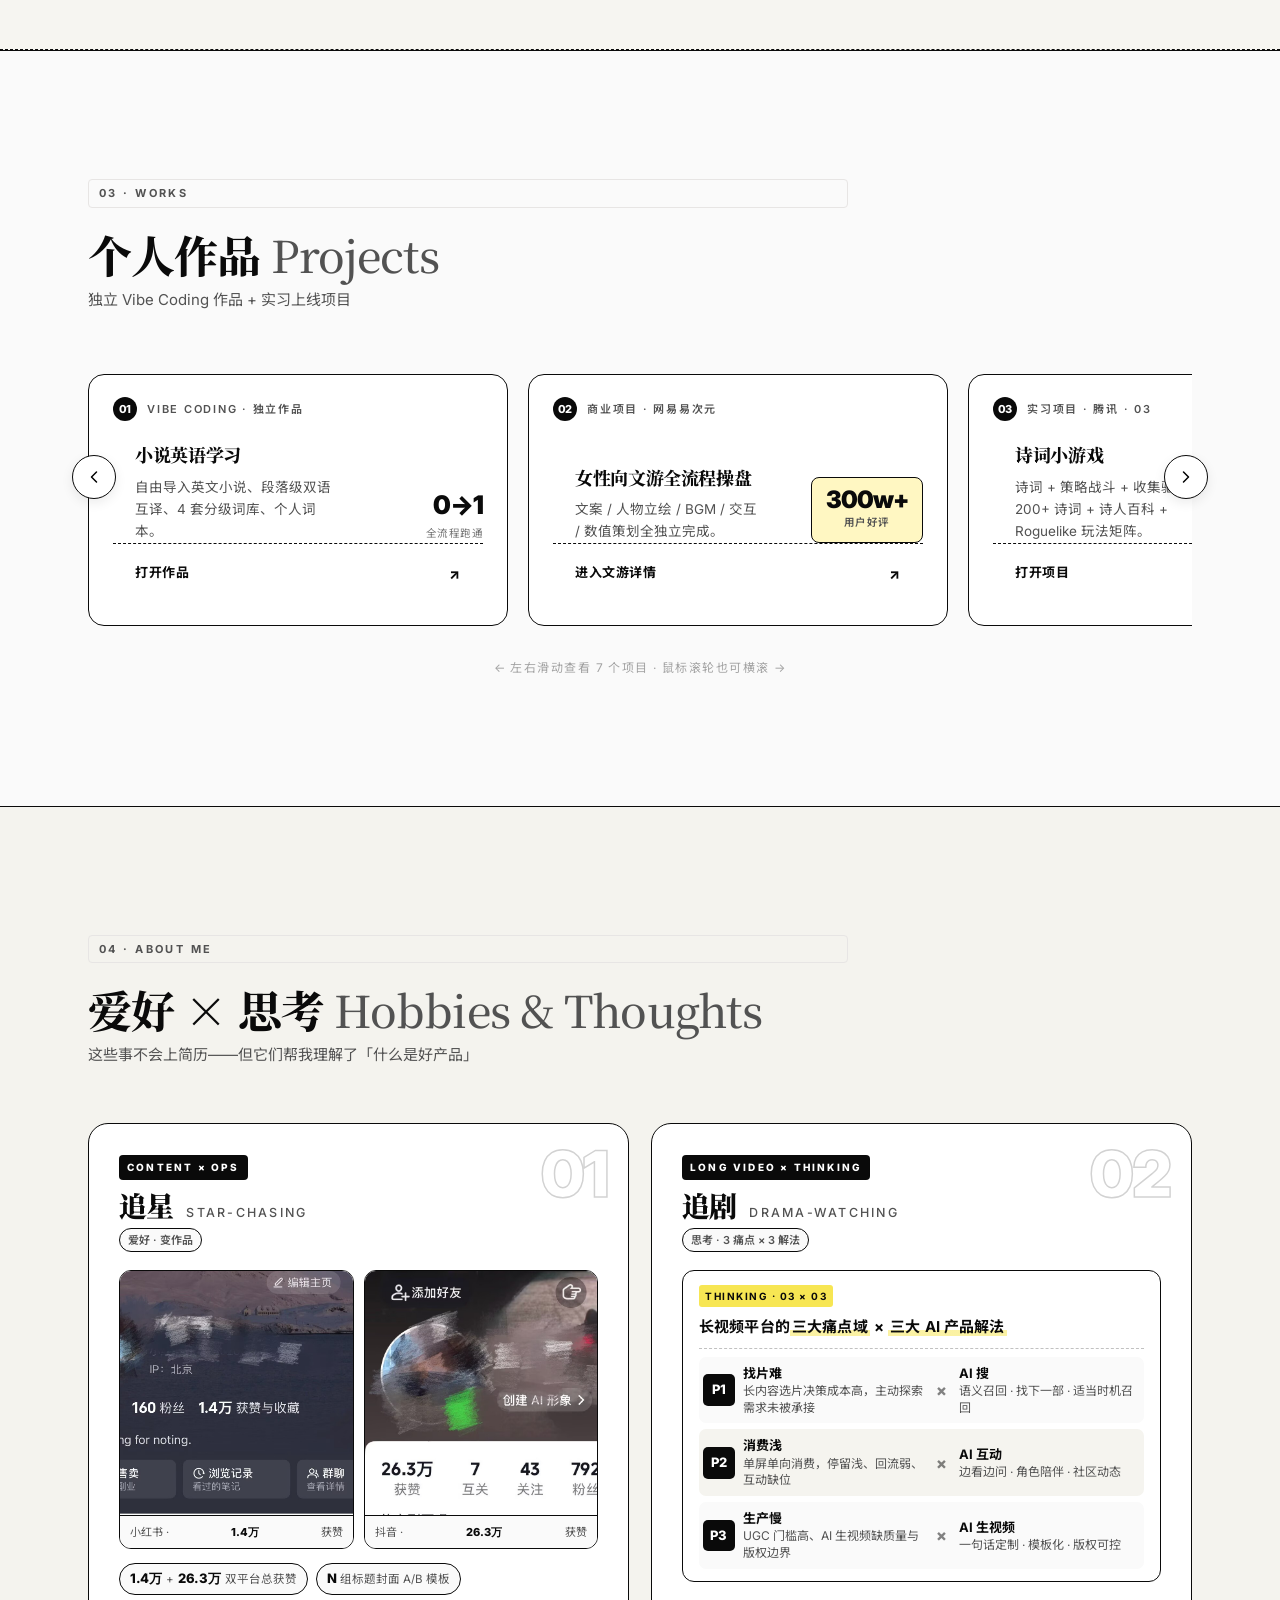
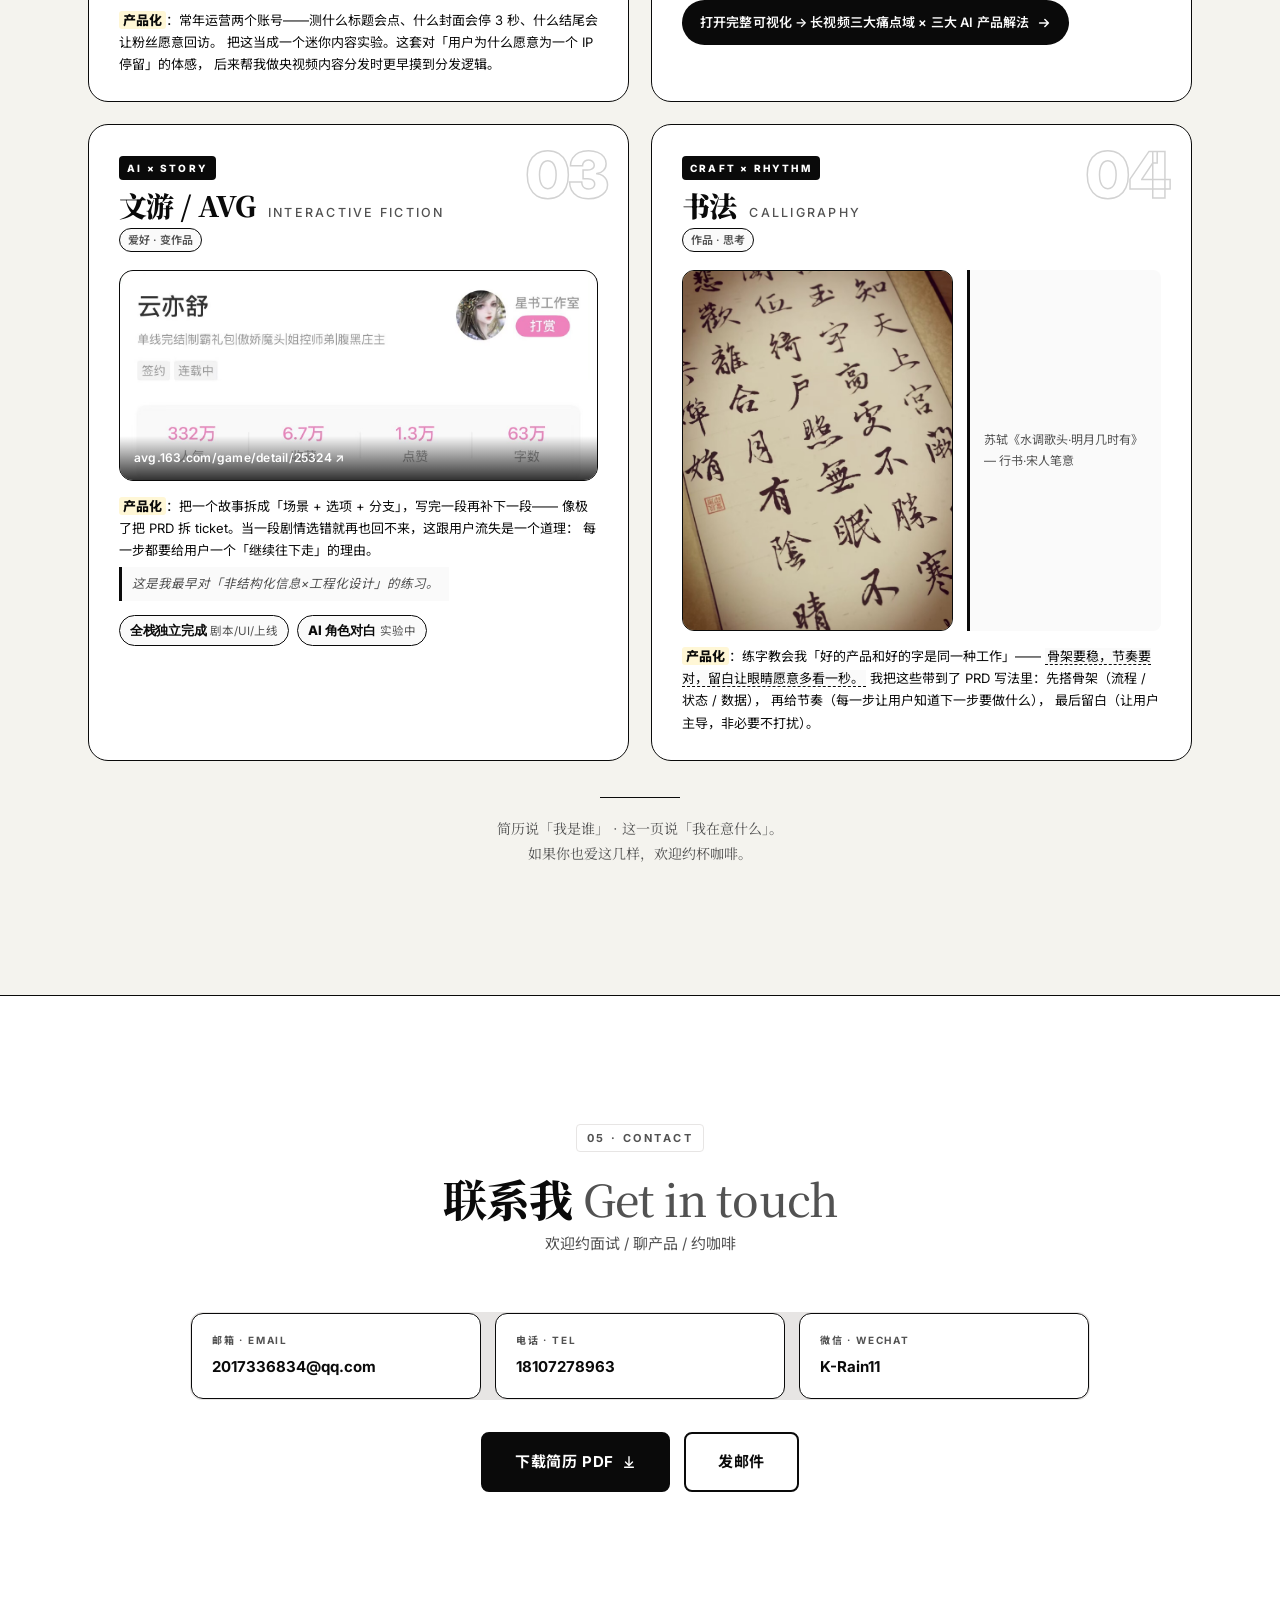
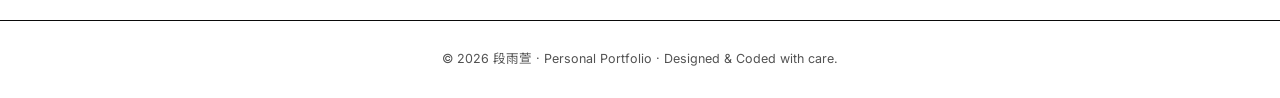
==== commit 540a4645: "hero改PRODUCT+MANAGER+winterduan; AI-Native工作流改5角色+人工控制面; 文游空白删; 删两个体验按钮; BEFORE/AFTER图片完整显示; 数据验证区块缩" ====
--- a/index.html
+++ b/index.html
@@ -58,11 +58,12 @@
           <span>你好，我是 段雨萱</span>
         </div>
 
-        <h1 class="hero-title hero-title--single">
-          <span class="line-solid">AI PRODUCT</span>
+        <h1 class="hero-title">
+          <span class="line-solid">PRODUCT</span>
+          <span class="line-outline">MANAGER</span>
         </h1>
 
-        <p class="hero-name-sub hero-name-sub--big">段雨萱 <span class="hero-name-en">/ Xinran 'Winter' Duan</span></p>
+        <p class="hero-name-sub hero-name-sub--big">段雨萱 <span class="hero-name-en">/ winterduan</span></p>
 
         <div class="hero-actions">
           <a class="btn btn--primary btn--lg" href="./assets/resume.pdf" download>
--- a/styles.css
+++ b/styles.css
@@ -1243,12 +1243,20 @@
   margin: 0 0.5em;
 }
 
-/* -------- 阶段体内：截图 + 数据 + 贡献 融合 -------- */
+/* -------- 阶段体内：默认单列（多数阶段只有文字），需要双列时显式加 .loop-stage--double -------- */
 .loop-stage__body {
   display: grid;
+  grid-template-columns: 1fr;
+  gap: 32px;
+  align-items: start;
+  max-width: 880px;
+  margin: 0 auto;
+}
+.loop-stage--double .loop-stage__body {
   grid-template-columns: 1fr 1fr;
   gap: 48px;
-  align-items: start;
+  max-width: none;
+  margin: 0;
 }
 .loop-stage--text .loop-stage__body {
   grid-template-columns: 1fr;
@@ -2216,8 +2224,8 @@
 
 .answer-split {
   display: grid;
-  grid-template-columns: minmax(0, 1.15fr) minmax(320px, 0.85fr);
-  gap: 40px;
+  grid-template-columns: minmax(0, 0.85fr) minmax(0, 1.15fr);
+  gap: 24px;
   align-items: start;
 }
 
@@ -2413,7 +2421,7 @@
   display: grid;
   grid-template-columns: 1.15fr 0.85fr;
   gap: 0;
-  margin-top: 34px;
+  margin-top: 18px;
   border: 1px solid var(--color-border);
   border-radius: 14px;
   overflow: hidden;
@@ -2421,23 +2429,23 @@
 }
 
 .answer-contribution > div {
-  padding: 24px;
+  padding: 16px 18px;
 }
 
 .answer-contribution__label,
 .answer-contribution__principle span {
   display: block;
-  margin-bottom: 10px;
+  margin-bottom: 8px;
   color: var(--color-text-3);
-  font-size: 11px;
+  font-size: 10.5px;
   font-weight: 700;
   letter-spacing: 0.08em;
 }
 
 .answer-contribution p {
   color: var(--color-text-2);
-  font-size: 14px;
-  line-height: 1.8;
+  font-size: 12.5px;
+  line-height: 1.7;
 }
 
 .answer-contribution__principle {
@@ -2446,8 +2454,8 @@
 }
 
 .answer-contribution__principle b {
-  font-size: 15px;
-  line-height: 1.7;
+  font-size: 13.5px;
+  line-height: 1.65;
 }
 
 .answer-contribution--stacked {
@@ -2548,7 +2556,7 @@
 .answer-phone-grid,
 .answer-poetry-grid {
   display: grid;
-  gap: 8px;
+  gap: 6px;
 }
 
 .answer-phone-grid {
@@ -2563,7 +2571,7 @@
 .answer-poetry-grid figure {
   overflow: hidden;
   border: 1px solid var(--color-border);
-  border-radius: 10px;
+  border-radius: 8px;
   background: #fff;
 }
 
@@ -2576,24 +2584,24 @@
 
 .answer-phone-grid figcaption,
 .answer-poetry-grid figcaption {
-  padding: 8px 10px;
+  padding: 6px 8px;
   border-top: 1px solid var(--color-border);
   color: var(--color-text-3);
-  font-size: 11px;
-  line-height: 1.5;
+  font-size: 10.5px;
+  line-height: 1.45;
 }
 
 .answer-evidence {
   display: grid;
-  gap: 12px;
+  gap: 8px;
 }
 
 .answer-evidence__item {
   display: grid;
-  grid-template-columns: minmax(110px, auto) 1fr;
+  grid-template-columns: minmax(96px, auto) 1fr;
   align-items: baseline;
-  gap: 4px 16px;
-  padding: 18px 20px;
+  gap: 2px 14px;
+  padding: 12px 14px;
   border: 1px solid var(--color-border);
   border-radius: 10px;
   background: #fff;
@@ -2602,18 +2610,18 @@
 .answer-evidence__item b {
   grid-row: span 2;
   font-family: "Inter", "PingFang SC", sans-serif;
-  font-size: 23px;
+  font-size: 18px;
   letter-spacing: -0.03em;
 }
 
 .answer-evidence__item span {
-  font-size: 12px;
+  font-size: 11.5px;
   font-weight: 700;
 }
 
 .answer-evidence__item p {
   color: var(--color-text-3);
-  font-size: 12px;
+  font-size: 11px;
   line-height: 1.5;
 }
 
@@ -3124,10 +3132,21 @@
 
 .ai-role-system__flow {
   display: grid;
-  grid-template-columns: 1fr auto 1fr auto 1fr auto 1fr;
-  gap: 12px;
-  align-items: center;
+  grid-template-columns: 1fr auto 1fr auto 1fr auto 1fr auto 1fr;
+  gap: 10px;
+  align-items: stretch;
   margin-top: 28px;
+}
+
+.ai-role-system__loop {
+  margin-top: 18px;
+  padding: 10px 16px;
+  border-radius: 8px;
+  background: rgba(255,255,255,0.06);
+  color: rgba(255,255,255,0.65);
+  font-size: 12px;
+  text-align: center;
+  letter-spacing: 0.02em;
 }
 
 .ai-role-system__flow article {
@@ -5704,7 +5723,7 @@
 .search-before-after__grid figure img {
   display: block;
   width: 100%;
-  height: 420px;
+  height: auto;
   object-fit: cover;
   object-position: top center;
   border-radius: 10px;
@@ -5742,7 +5761,7 @@
 }
 @media (max-width: 880px) {
   .search-before-after__grid { grid-template-columns: 1fr; }
-  .search-before-after__grid figure img { height: 480px; }
+  .search-before-after__grid figure img { max-height: 720px; }
 }
 
 /* ============== 搜索 · 数据看板 ============== */
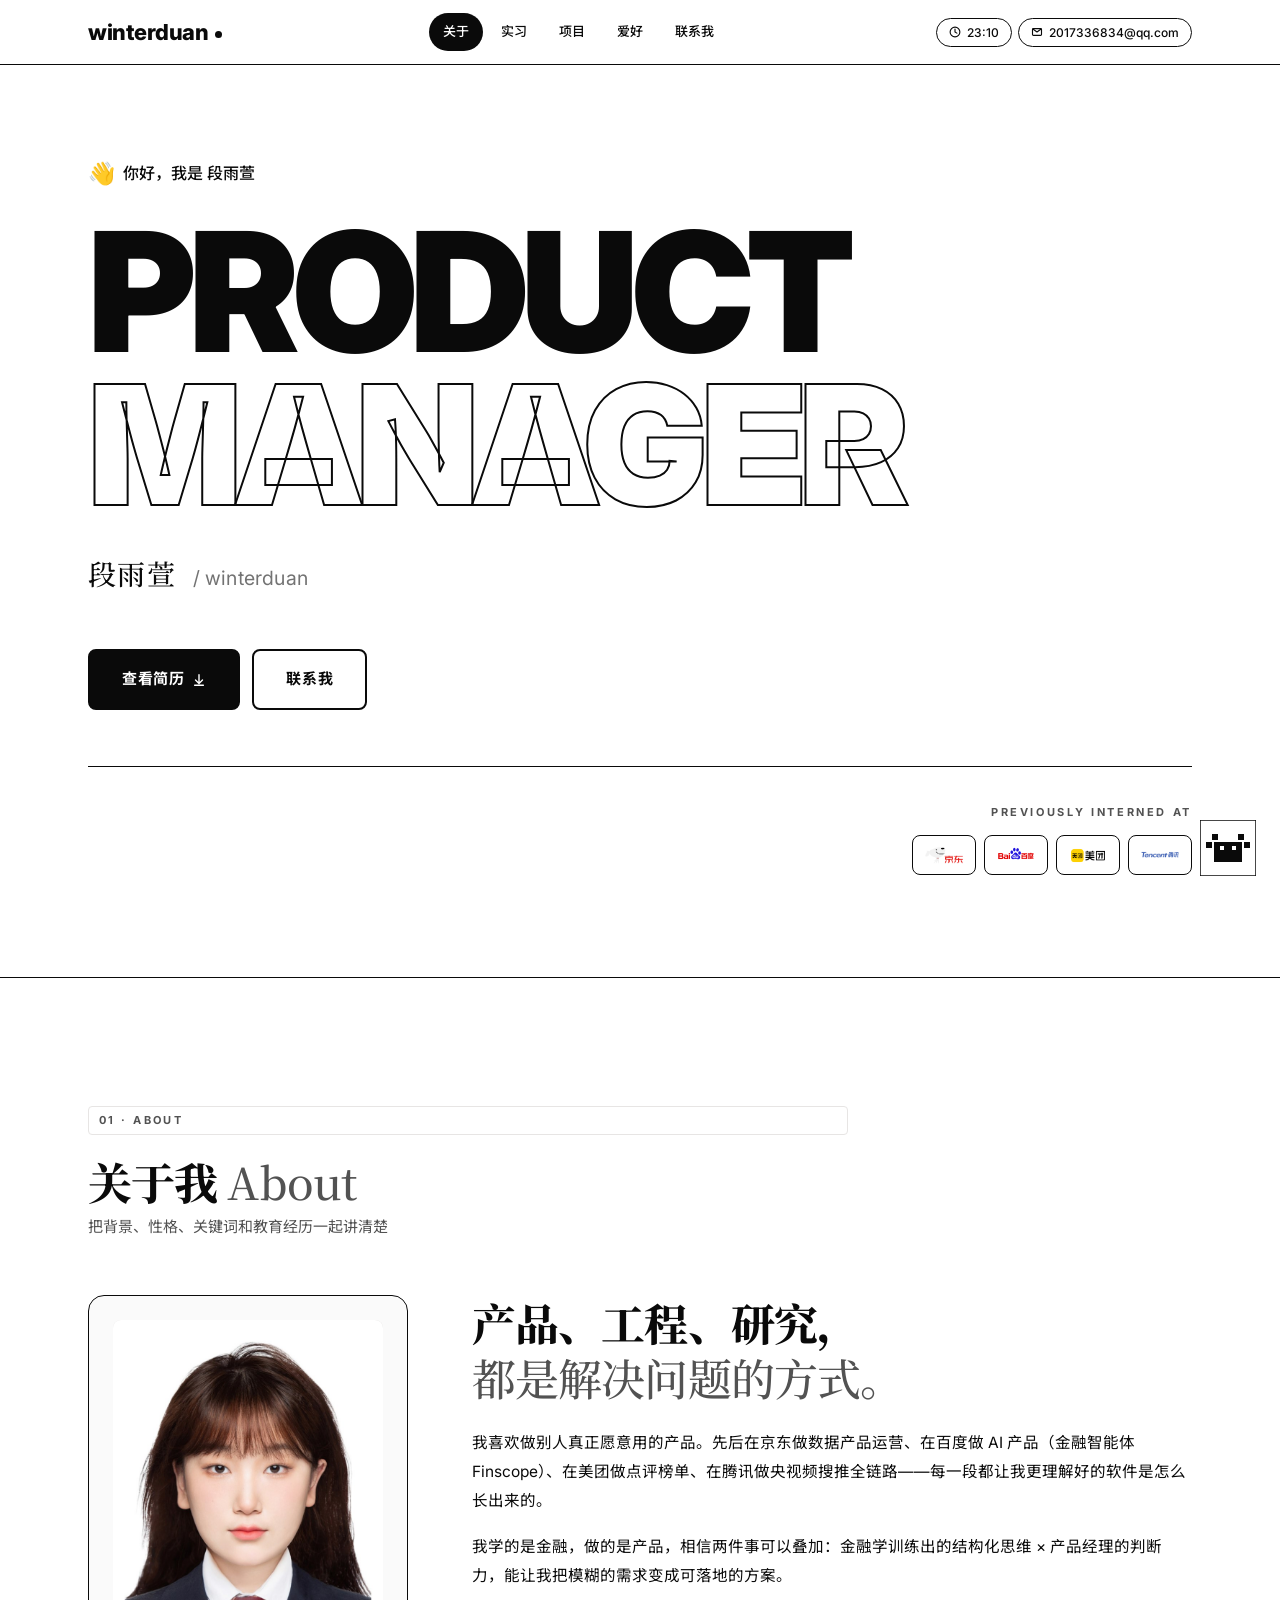
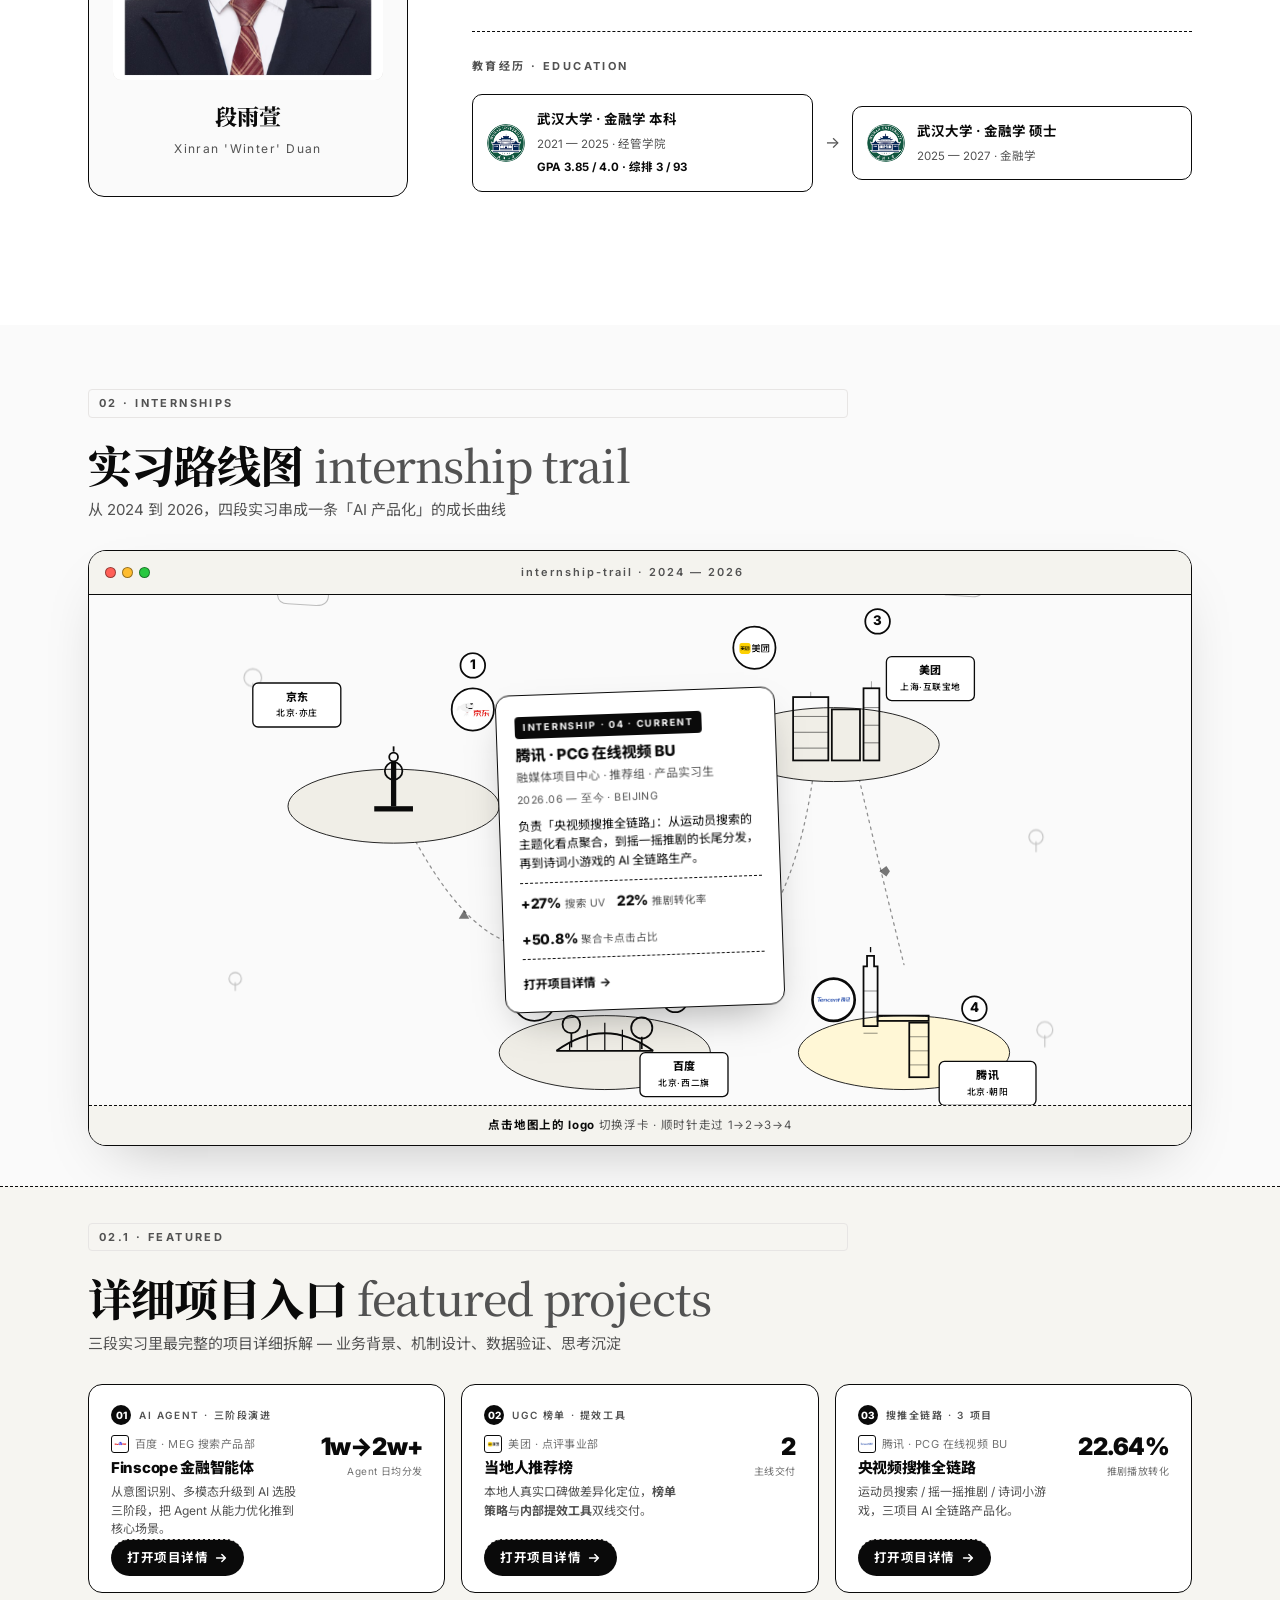
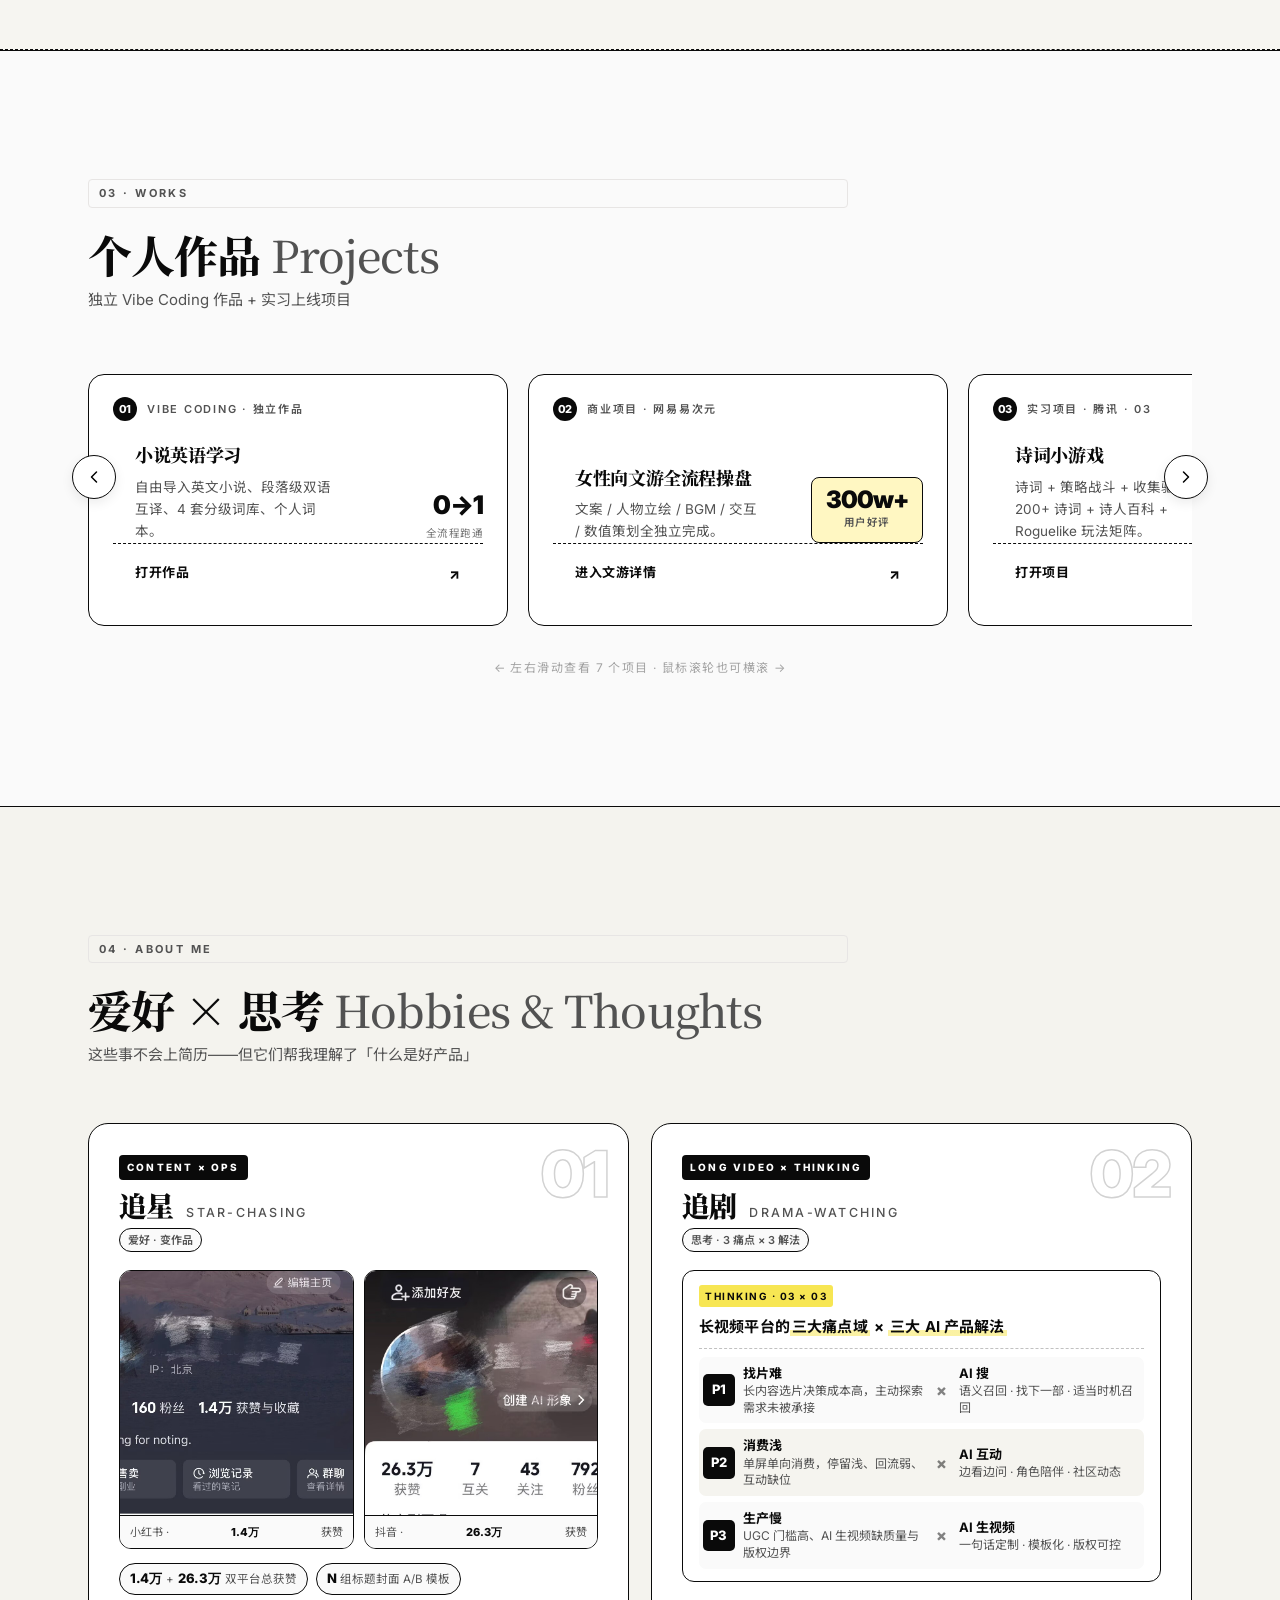
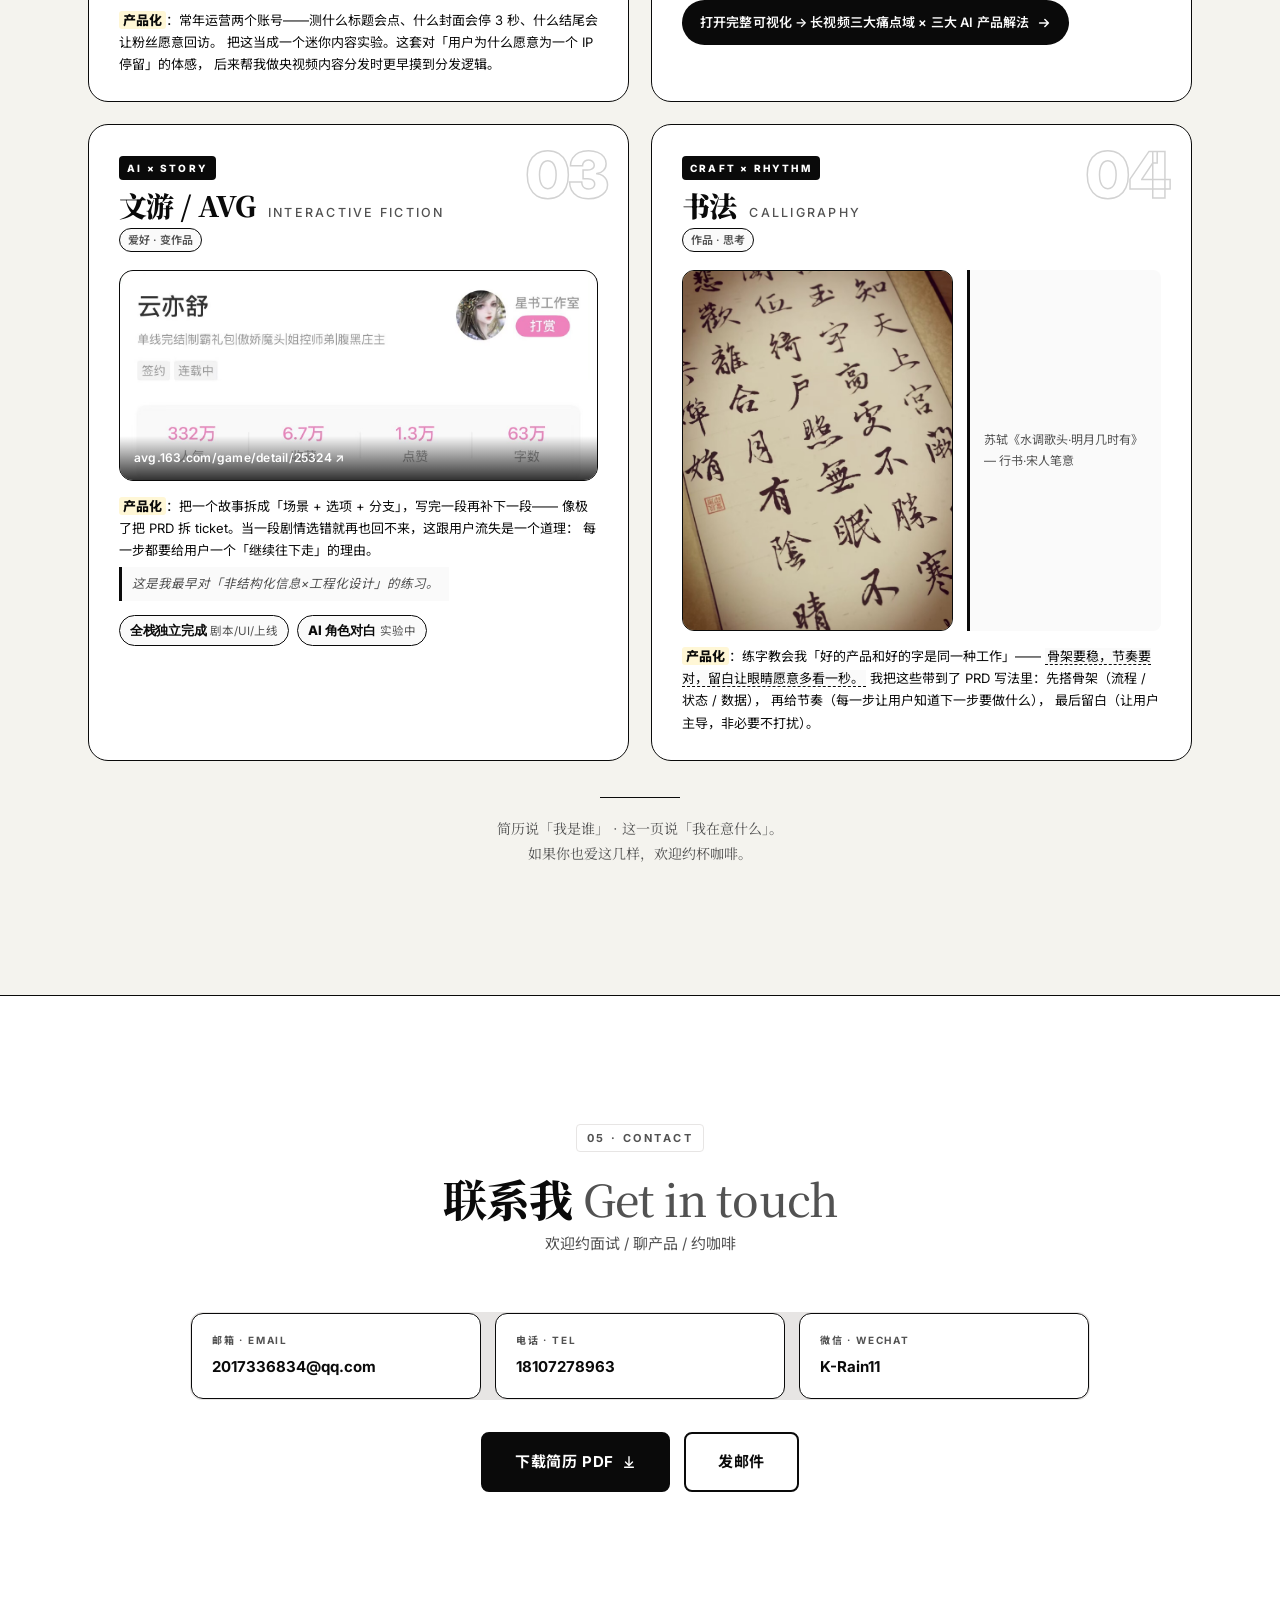
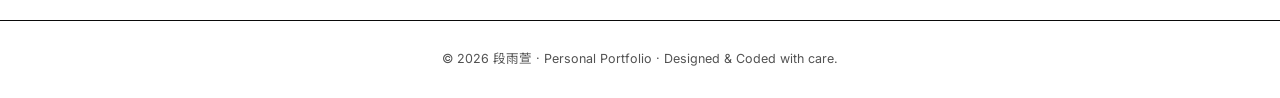
==== commit 58e8a920: "第5轮：BEFORE/AFTER等高 + 合并运营看板 + 删诗词文案 + 8图标签单行 + 删首页chip 1. BEFORE/AFTER 等高：img 改 aspect-ratio:2/3 + o" ====
--- a/index.html
+++ b/index.html
@@ -30,15 +30,6 @@
           <svg class="icon" viewBox="0 0 16 16" fill="none" stroke="currentColor" stroke-width="1.5" stroke-linecap="round" stroke-linejoin="round"><circle cx="8" cy="8" r="6.5"/><path d="M8 4v4l2.5 1.5"/></svg>
           <span id="liveTime">--:--</span>
         </button>
-        <span class="tool-chip tool-chip--city">
-          <svg class="icon" viewBox="0 0 16 16" fill="none" stroke="currentColor" stroke-width="1.5" stroke-linecap="round" stroke-linejoin="round"><path d="M8 14s5-4.5 5-8a5 5 0 1 0-10 0c0 3.5 5 8 5 8z"/><circle cx="8" cy="6" r="1.6"/></svg>
-          Wuhan · 26°C
-        </span>
-        <span class="tool-chip tool-chip--lang lang-toggle">
-          <span class="lang-opt active" data-lang="zh">中</span>
-          <span class="sep">/</span>
-          <span class="lang-opt" data-lang="en">EN</span>
-        </span>
         <button class="tool-chip tool-chip--mail" id="mailChip" type="button" title="点击复制邮箱">
           <svg class="icon" viewBox="0 0 16 16" fill="none" stroke="currentColor" stroke-width="1.5" stroke-linecap="round" stroke-linejoin="round"><rect x="2" y="3.5" width="12" height="9" rx="1.2"/><path d="M2.5 4l5.5 4 5.5-4"/></svg>
           2017336834@qq.com
--- a/styles.css
+++ b/styles.css
@@ -5723,7 +5723,7 @@
 .search-before-after__grid figure img {
   display: block;
   width: 100%;
-  height: auto;
+  aspect-ratio: 2 / 3;    /* 锁定等高：BEFORE 完整展示，AFTER 顶部对齐 cover 截掉底部多出 */
   object-fit: cover;
   object-position: top center;
   border-radius: 10px;
@@ -5761,7 +5761,6 @@
 }
 @media (max-width: 880px) {
   .search-before-after__grid { grid-template-columns: 1fr; }
-  .search-before-after__grid figure img { max-height: 720px; }
 }
 
 /* ============== 搜索 · 数据看板 ============== */
@@ -5879,18 +5878,58 @@
 }
 
 /* ============== 运营后台图 ============== */
+/* ============== 运营后台 · 控制面 + 关键页 ============== */
 .admin-screens {
   margin: 20px 0;
-  padding: 18px 22px 20px;
+  padding: 0;
   background: var(--color-soft, #f6f5f1);
   border: 1.5px dashed #0a0a0a;
   border-radius: 16px;
+  overflow: hidden;
+}
+.admin-screens__head {
+  display: grid;
+  grid-template-columns: minmax(220px, 1.4fr) repeat(4, minmax(54px, 0.5fr)) minmax(220px, 1.6fr);
+  gap: 10px;
+  align-items: center;
+  padding: 16px 20px;
+  background: #E4DBFF;
+  color: var(--color-text);
+  border-bottom: 1.5px solid #0a0a0a15;
+}
+.admin-screens__head > span {
+  font-size: 13px;
+  font-weight: 800;
+  line-height: 1.4;
+}
+.admin-screens__actions {
+  display: contents;
+}
+.admin-screens__actions div {
+  text-align: center;
+}
+.admin-screens__actions div b {
+  display: block;
+  font-size: 17px;
+  line-height: 1.2;
+}
+.admin-screens__actions div small {
+  display: block;
+  margin-top: 2px;
+  color: rgba(10,10,10,0.52);
+  font-size: 9px;
+}
+.admin-screens__head p {
+  color: rgba(10,10,10,0.64);
+  font-size: 11px;
+  line-height: 1.5;
+  margin: 0;
 }
 .admin-screens__grid {
   display: grid;
   grid-template-columns: 1fr 1fr;
   gap: 14px;
-  margin-top: 12px;
+  padding: 16px 20px 20px;
 }
 .admin-screens__grid figure {
   margin: 0;
@@ -5923,57 +5962,82 @@
   margin-bottom: 4px;
 }
 @media (max-width: 880px) {
-  .admin-screens__grid { grid-template-columns: 1fr; }
+  .admin-screens__head {
+    grid-template-columns: 1fr;
+    gap: 12px;
+    text-align: left;
+  }
+  .admin-screens__head > span { font-size: 13.5px; }
+  .admin-screens__actions {
+    display: grid;
+    grid-template-columns: repeat(4, 1fr);
+    gap: 10px;
+  }
+  .admin-screens__head p { padding-top: 4px; }
+  .admin-screens__grid { grid-template-columns: 1fr; padding: 14px; }
 }
 
 /* ============== 诗词游戏 8 张截图 ============== */
 .game-screens-8 {
-  margin: 24px 0;
-  padding: 20px;
+  margin: 16px 0 20px;
+  padding: 12px;
   background: linear-gradient(160deg, #0a0a0a 0%, #1f2937 100%);
   color: #fff;
-  border-radius: 16px;
+  border-radius: 14px;
+}
+.game-screens-8 .framework-head {
+  margin-bottom: 8px;
+}
+.game-screens-8 .framework-head h3 {
+  margin: 6px 0 3px;
+  font-size: clamp(14px, 1.3vw, 17px);
+  line-height: 1.3;
+}
+.game-screens-8 .framework-head p {
+  font-size: 11.5px;
+  line-height: 1.45;
 }
 .game-screens-8 .framework-head span {
   background: #f7e653;
   color: #0a0a0a;
 }
-.game-screens-8 .framework-head h3 { color: #fff; }
-.game-screens-8 .framework-head p { color: #c5c5c5; }
 .game-screens-8__grid {
   display: grid;
   grid-template-columns: repeat(4, 1fr);
-  gap: 8px;
-  margin-top: 14px;
+  gap: 4px;
+  margin-top: 8px;
 }
 .game-screens-8__grid figure {
   margin: 0;
   background: #fff;
-  border-radius: 8px;
+  border-radius: 6px;
   overflow: hidden;
 }
 .game-screens-8__grid figure img {
   display: block;
   width: 100%;
-  aspect-ratio: 9 / 19;
+  aspect-ratio: 9 / 11;
   object-fit: cover;
   background: #f5f5f4;
 }
 .game-screens-8__grid figcaption {
-  padding: 8px 10px;
-  font-size: 11px;
+  padding: 4px 6px;
+  font-size: 9.5px;
   color: #0a0a0a;
-  line-height: 1.4;
+  line-height: 1.3;
   border-top: 1px solid #0a0a0a15;
+  white-space: nowrap;
+  overflow: hidden;
+  text-overflow: ellipsis;
 }
 .game-screens-8__grid figcaption b {
   color: #0a0a0a;
   font-weight: 800;
   font-family: 'Inter', monospace;
-  font-size: 10.5px;
-  letter-spacing: 0.03em;
-  display: block;
-  margin-bottom: 2px;
+  font-size: 9.5px;
+  letter-spacing: 0.02em;
+  display: inline;
+  margin-right: 3px;
 }
 @media (max-width: 880px) {
   .game-screens-8__grid { grid-template-columns: 1fr 1fr; }
